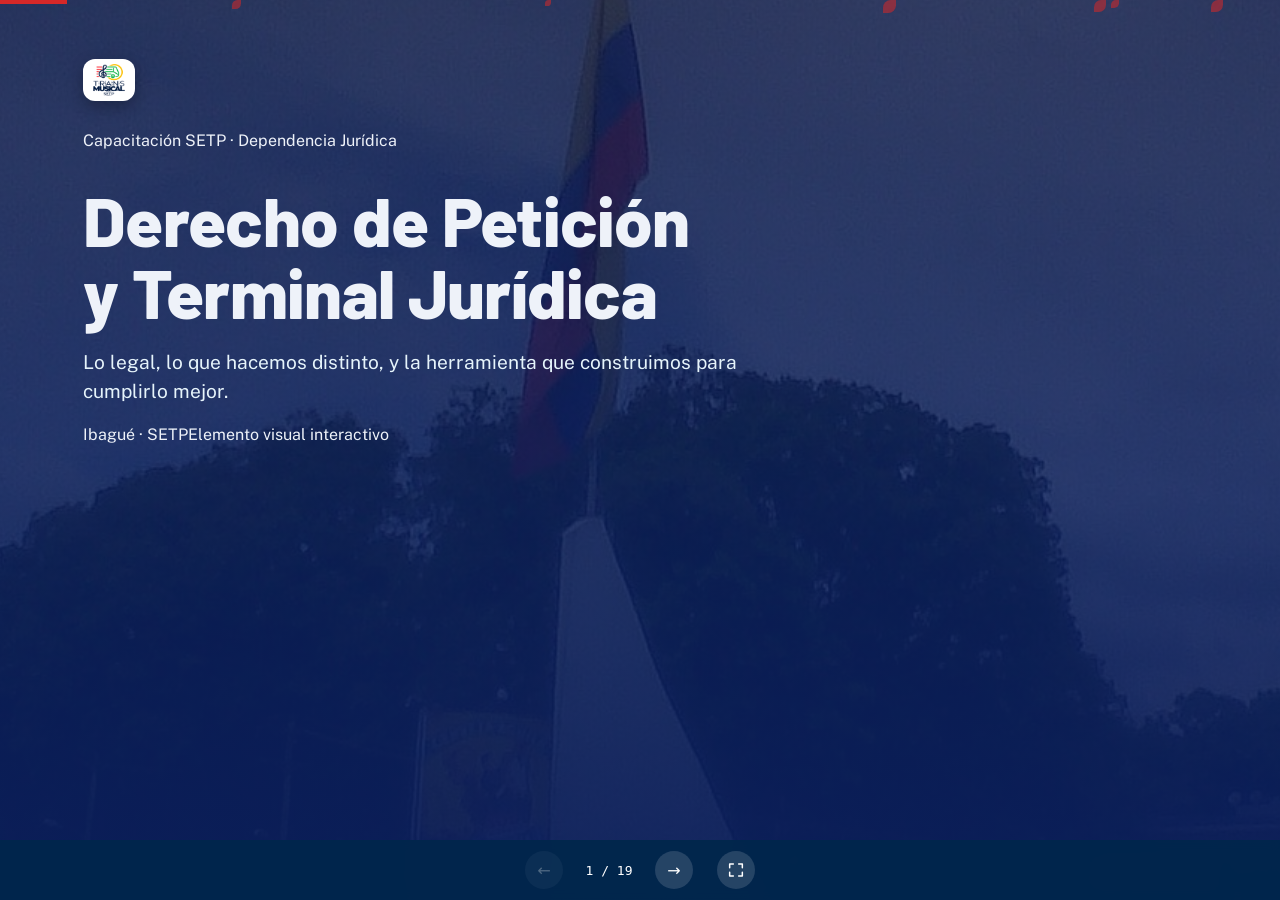
==== capacitacion.html @ 2c518405 "Diapositiva 19: gente chica, paletero, vehiculos en orden y escondite sin pies fuera del panel - Cor" ====
<!DOCTYPE html>
<html lang="es">
<head>
<meta charset="utf-8">
<meta name="viewport" content="width=device-width, initial-scale=1">
<title>Capacitación · Derecho de Petición y Terminal Jurídica</title>
<meta name="description" content="Capacitación SETP: derecho de petición, términos, respuesta de fondo y la Terminal Jurídica.">
<link rel="preconnect" href="https://fonts.googleapis.com">
<link rel="preconnect" href="https://fonts.gstatic.com" crossorigin>
<link rel="stylesheet" href="https://fonts.googleapis.com/css2?family=Barlow:wght@500;600;700;800&family=Public+Sans:wght@400;500;600;700;800&display=swap">
<style>
:root{
  /* paleta real del SETP (la misma de los tableros institucionales: TransMusical SETP + Alcaldía) */
  --navy:#0B1F5C; --navy-2:#123a7a; --navy-deep:#071444; --blue:#159BD6; --blue-soft:#E6F4FB;
  --ocobo:#D62828; --ocobo-soft:#FBE6E6; --gold:#F0A800; --gold-soft:#FEF3DE;
  --cream:#EEF2F9; --paper:#FFFFFF; --ink:#0D1730; --ink-soft:#5B6A88; --line:#E0E6F1;
  --green:#00A830; --green-bg:#E4F6EA; --amber:#B9821C; --amber-bg:#FEF3DE; --red:#D62828; --red-bg:#FBE6E6;
  --shadow: 0 6px 20px rgba(11,31,92,.08), 0 20px 44px -20px rgba(11,31,92,.28);
  color-scheme:light;
}
*{box-sizing:border-box;}
[hidden]{display:none !important;}
html,body{margin:0; height:100%; background:var(--navy); overflow:hidden;}
body{font-family:'Public Sans',system-ui,sans-serif; color:var(--ink);}
h1,h2,h3{font-family:'Barlow',sans-serif; font-weight:800; letter-spacing:-.01em; margin:0; text-wrap:balance;}
.mono{font-family:ui-monospace,monospace; font-variant-numeric:tabular-nums;}
.logo-lockup{display:inline-flex; align-items:center; align-self:flex-start; background:#fff; border-radius:12px; padding:5px 10px; box-shadow:0 6px 16px rgba(0,0,0,.28); flex:none; position:relative; z-index:1;}
.logo-lockup img{height:32px; display:block;}
.foto-marca{position:absolute; inset:0; z-index:-1; overflow:hidden;}
.foto-marca img{position:absolute; inset:0; width:100%; height:100%; object-fit:cover; transform:scale(1.05);}
.foto-marca::after{content:""; position:absolute; inset:0; background:linear-gradient(180deg, rgba(7,20,68,.82) 0%, rgba(11,31,92,.86) 55%, rgba(11,31,92,.96) 100%);}
button{font-family:inherit; cursor:pointer;}
#deck{position:relative; width:100vw; height:100vh; overflow:hidden;}
.slide{position:absolute; inset:0; display:flex; flex-direction:column; padding:6.5vh 6.5vw 10.5vh; opacity:0; pointer-events:none; transition:opacity .5s ease; background:var(--cream); color:var(--ink);}
.slide.activa{opacity:1; pointer-events:auto; z-index:1;}
.slide:not(.activa) *{animation-play-state:paused!important;}      /* las diapositivas que no se ven no gastan animación (había ~35 corriendo escondidas) */
.slide.navy{background:linear-gradient(160deg, var(--navy) 0%, var(--navy-2) 100%); color:var(--cream);}
.slide.cream2{background:linear-gradient(160deg, var(--cream) 0%, #ECE6D8 100%);}

/* -------- entrada escalonada: pausada hasta que la diapositiva esté activa -------- */
.entra{animation: entraKF .65s cubic-bezier(.2,.8,.2,1) both; animation-play-state:paused;}
.slide.activa .entra{animation-play-state:running;}
@keyframes entraKF{ from{opacity:0; transform:translateY(16px);} to{opacity:1; transform:none;} }
.flota{animation:flotarKF 3.6s ease-in-out infinite;}
@keyframes flotarKF{ 0%,100%{transform:translateY(0);} 50%{transform:translateY(-9px);} }
.gira-lento{animation:giraKF 22s linear infinite;}
@keyframes giraKF{ to{transform:rotate(360deg);} }
.pulso-dot{animation:pulsoKF 1.4s ease-in-out infinite;}
@keyframes pulsoKF{ 0%,100%{opacity:.4; transform:scale(.85);} 50%{opacity:1; transform:scale(1.15);} }
@keyframes dibujar{ to{stroke-dashoffset:0;} }
.linea-dibujo{stroke-dasharray:400; stroke-dashoffset:400; animation:dibujar 1.6s ease forwards; animation-play-state:paused;}
.slide.activa .linea-dibujo{animation-play-state:running;}
@keyframes balancearKF{ 0%,100%{transform:rotate(-3deg);} 50%{transform:rotate(3deg);} }
.balancea{animation:balancearKF 4.2s ease-in-out infinite; transform-origin:50% 8%;}
@keyframes petaloCaer{ from{transform:translateY(-10vh) rotate(0deg); opacity:0;} 10%{opacity:.7;} to{transform:translateY(110vh) rotate(340deg); opacity:0;} }
.petalos-fondo{position:absolute; inset:0; overflow:hidden; pointer-events:none; z-index:0;}
.petalos-fondo span{position:absolute; top:0; width:9px; height:9px; border-radius:60% 0; background:var(--ocobo); opacity:.55; animation:petaloCaer linear infinite;}
.escena-viva{position:absolute; inset:0; overflow:hidden; pointer-events:none; z-index:0;}
@keyframes meceKF{ 0%,100%{transform:rotate(-2.2deg);} 50%{transform:rotate(2.2deg);} }
.grid{display:grid; gap:1.4vw;}
.g2{grid-template-columns:1fr 1fr;} .g3{grid-template-columns:repeat(3,1fr);}
.split{display:grid; grid-template-columns:1.05fr .95fr; gap:3vw; align-items:center; flex:1; min-height:0;}
.split .ilustra{display:flex; align-items:center; justify-content:center; height:100%;}
.card{background:var(--paper); border:1px solid var(--line); border-radius:16px; box-shadow:var(--shadow); padding:1.6vw 1.8vw;}
.navy .card{background:rgba(255,255,255,.07); border-color:rgba(255,255,255,.16); backdrop-filter:blur(2px);}
.tabla{width:100%; border-collapse:collapse; font-size:clamp(13px,1.1vw,16px);}
.tabla th{text-align:left; background:var(--navy); color:#fff; padding:1.1vh 1.1vw; font-size:clamp(11px,.85vw,13px); text-transform:uppercase; letter-spacing:.04em;}
.tabla th:first-child{border-radius:10px 0 0 0;} .tabla th:last-child{border-radius:0 10px 0 0;}
.tabla td{padding:1.1vh 1.1vw; border-bottom:1px solid var(--line); background:var(--paper); vertical-align:top;}
.tabla tr:last-child td{border-bottom:none;}
.contraste{display:grid; grid-template-columns:1fr 1fr; gap:1.4vw;}
.contraste .box{border-radius:16px; padding:1.6vw; box-shadow:var(--shadow); display:flex; gap:12px;}
.contraste .no{background:var(--red-bg); border:2px solid var(--red);}
.contraste .si{background:var(--green-bg); border:2px solid var(--green);}
.contraste .tag{font-weight:800; font-size:clamp(12px,1vw,15px); text-transform:uppercase; letter-spacing:.05em; margin-bottom:.7vh; display:block;}
.contraste .no .tag{color:var(--red);} .contraste .si .tag{color:var(--green);}
.contraste blockquote{margin:0; font-size:clamp(12px,1.1vw,17px); line-height:1.5; font-style:italic; color:var(--ink);}
.timeline-v{list-style:none; margin:0; padding:0; display:flex; flex-direction:column; gap:1vh; position:relative;}
.timeline-v::before{content:""; position:absolute; left:17px; top:8px; bottom:8px; width:2px; background:var(--line);}
.navy .timeline-v::before{background:rgba(255,255,255,.2);}
.timeline-v li{display:flex; gap:1vw; align-items:flex-start; font-size:clamp(12px,1.15vw,18px); line-height:1.42; position:relative;}
.timeline-v b.n{flex:none; width:2.1vw; height:2.1vw; min-width:30px; min-height:30px; border-radius:50%; background:var(--navy); color:#fff; font-family:'Barlow',sans-serif; display:flex; align-items:center; justify-content:center; font-size:clamp(12px,1.05vw,16px); z-index:1; box-shadow:0 0 0 5px var(--cream);}
.navy .timeline-v b.n{box-shadow:0 0 0 5px var(--navy-2); background:var(--ocobo);}
.chips-fuente{display:flex; flex-wrap:wrap; gap:.6vw; margin-top:1.2vh;}
.chip-fte{background:var(--gold-soft); color:#6b4d15; font-size:clamp(10px,.85vw,12px); font-weight:700; padding:4px 12px; border-radius:999px;}
.qr-box{display:flex; align-items:center; justify-content:center; gap:3vw; flex:1;}
.qr-box img{width:min(27vw,290px); height:min(27vw,290px); border-radius:18px; box-shadow:var(--shadow); background:#fff; padding:14px;}
.qr-tx{max-width:34vw;}
.qr-tx h2{color:var(--cream); font-size:clamp(24px,2.8vw,42px); margin-bottom:1.6vh;}
.qr-tx p{font-size:clamp(13px,1.2vw,18px); color:var(--blue-soft); line-height:1.5;}
.qr-tx .link{font-family:'IBM Plex Mono',monospace; font-size:clamp(11px,1vw,14px); color:var(--cream); background:rgba(255,255,255,.1); padding:8px 14px; border-radius:8px; display:inline-block; margin-top:1.6vh; word-break:break-all;}
@keyframes mhTwinkle{0%,100%{opacity:.45; transform:scale(.85);} 50%{opacity:1; transform:scale(1.1);}}
@keyframes mhSube{from{opacity:0; transform:translateY(24px);} to{opacity:1; transform:translateY(0);}}
.badge-tema{display:flex; flex-wrap:wrap; gap:.6vw; margin-top:1.4vh;}
.badge-tema span{background:rgba(255,255,255,.14); color:var(--cream); font-size:clamp(10px,.9vw,13px); font-weight:700; padding:5px 14px; border-radius:999px;}
.nav{position:fixed; left:0; right:0; bottom:0; height:60px; display:flex; align-items:center; justify-content:center; gap:14px; background:rgba(1,39,75,.92); backdrop-filter:blur(6px); z-index:50; opacity:0; transition:opacity .3s;}
#deck:hover .nav, .nav.despierto{opacity:1;}
.nav button{background:rgba(255,255,255,.14); color:#fff; border:none; width:38px; height:38px; border-radius:50%; font-size:16px; display:flex; align-items:center; justify-content:center;}
.nav button:hover{background:rgba(255,255,255,.26);}
.nav button:disabled{opacity:.3; cursor:default;}
.nav .cont-n{color:#fff; font-family:'IBM Plex Mono',monospace; font-size:13px; min-width:64px; text-align:center;}
.progreso{position:fixed; left:0; top:0; height:4px; background:var(--ocobo); z-index:60; transition:width .35s ease;}
.speech{position:relative; background:var(--paper); border-radius:14px; padding:12px 16px; font-size:clamp(11px,1.05vw,15px); font-style:italic; box-shadow:var(--shadow); flex:1;}
.speech::after{content:""; position:absolute; left:22px; bottom:-9px; border:9px solid transparent; border-top-color:var(--paper);}
.avatar-mini{width:44px; height:44px; border-radius:50%; flex:none; box-shadow:var(--shadow);}
@media (max-width:900px){
  .g2,.g3,.contraste{grid-template-columns:1fr;}
  .split{grid-template-columns:1fr; gap:1.2vh;}
  .split .ilustra{order:-1; max-height:22vh;}
  .qr-box{flex-direction:column; gap:4vh;}
  .qr-tx{max-width:none; text-align:center;}
  .qr-box img{width:min(56vw,260px); height:min(56vw,260px);}
}
/* ===== panel del anfitrión: pantalla de información de la parada (sala de espera -> ruta del reto -> podio) ===== */
:root{--ease-out:cubic-bezier(.23,1,.32,1); --ease-io:cubic-bezier(.77,0,.175,1);}
#mini-host.mh-panel{position:relative; z-index:3; flex:1.3; display:flex; flex-direction:column; min-height:0; background:rgba(246,248,253,.97); color:var(--ink); padding:clamp(14px,1.5vw,28px) clamp(16px,1.8vw,32px); border:0; border-radius:18px; box-shadow:0 22px 44px -18px rgba(0,0,0,.55), 0 3px 8px rgba(0,0,0,.2);}
.mh-sec{display:flex; flex-direction:column; min-height:0; flex:1;}
.mh-t{margin:0; font-family:Barlow,sans-serif; font-weight:800; font-size:clamp(17px,1.75vw,40px); letter-spacing:-.005em; line-height:1.05; color:var(--navy);}
.mh-p{margin:.8vh 0 1.4vh; font-size:clamp(12px,1.05vw,24px); line-height:1.45; color:var(--ink-soft); max-width:46ch;}
.mh-sub{margin-top:.5vh; font-size:clamp(11px,1vw,23px); font-weight:600; color:var(--ink-soft); line-height:1.3; min-height:1.3em;}
.mh-cab{display:flex; align-items:flex-end; justify-content:space-between; gap:14px; padding-bottom:1.1vh; border-bottom:2px solid var(--navy);}
.mh-contador{display:flex; align-items:baseline; gap:8px; flex:none;}
.mh-contador i{font-style:normal; font-family:Barlow,sans-serif; font-weight:800; font-size:clamp(34px,4.4vw,104px); line-height:.85; color:#1767B8; font-variant-numeric:tabular-nums; display:inline-block; transition:transform .28s var(--ease-out);}
.mh-contador i.sube{transform:translateY(-6%) scale(1.12);}
.mh-contador small{font-size:clamp(10px,.9vw,15px); font-weight:700; color:var(--ink-soft); text-transform:uppercase; letter-spacing:.06em;}
.mh-pin{width:100%; border:1.5px solid #C9D4E8; border-radius:12px; padding:clamp(10px,1.2vh,16px); margin-bottom:10px; font-size:clamp(22px,2.4vw,40px); letter-spacing:.5em; text-align:center; background:#fff; color:var(--navy); font-family:'IBM Plex Mono',monospace;}
.mh-pin:focus{outline:none; border-color:#1767B8; box-shadow:0 0 0 3px rgba(23,103,184,.2);}
.mh-err{color:var(--red); font-size:clamp(11px,.9vw,14px); min-height:1.2em; margin-top:6px; font-weight:700;}
.mh-btn{width:100%; border:0; border-radius:12px; padding:clamp(11px,1.5vh,17px); font-family:Barlow,sans-serif; font-weight:800; font-size:clamp(14px,1.3vw,30px); letter-spacing:.01em; color:#fff; display:flex; align-items:center; justify-content:center; gap:10px; transition:transform .16s var(--ease-out), background-color .2s ease, opacity .2s ease;}
.mh-btn:active{transform:scale(.97);}
.mh-btn:disabled{opacity:.55; cursor:default;}
.mh-btn-navy{background:var(--navy);} .mh-btn-verde{background:#00A22E; margin-top:1.2vh;}
.mh-btn-soft{background:#E9EEF8; color:#33466F; font-size:clamp(12px,1vw,16px); padding:clamp(9px,1.1vh,13px); margin-top:1vh;}
@media (hover:hover) and (pointer:fine){.mh-btn-navy:hover{background:#17306F;} .mh-btn-verde:hover{background:#00B434;} .mh-btn-soft:hover{background:#DCE4F4;}}
.mh-roster{display:flex; flex-wrap:wrap; align-content:flex-start; align-items:flex-start; gap:clamp(6px,.6vw,10px); margin:1.4vh 0 1vh; min-height:34px; overflow:auto; flex:1; scrollbar-width:thin; scrollbar-color:#B7C4DE transparent; padding-right:4px;}
.mh-chip{display:inline-flex; align-items:center; gap:7px; background:#fff; border:1px solid #D5DEEE; border-radius:999px; padding:4px 14px 4px 4px; font-size:clamp(11px,1.02vw,24px); font-weight:700; color:var(--navy); box-shadow:0 1px 2px rgba(11,31,92,.08);}
.mh-vacio{color:#7C8CAB; font-size:clamp(12px,1.05vw,17px); font-weight:600; align-self:center; margin:auto; text-align:center; max-width:30ch; line-height:1.4;}
/* ruta del reto: 10 paradas y la terminal (el podio); el bus avanza con cada pregunta */
.mh-ruta{margin:.4vh 0 1vh; padding:0 4px;}
.rt-linea{position:relative; height:clamp(34px,3.3vw,50px);}
.rt-base,.rt-prog{position:absolute; left:calc(.5 / 11 * 100%); right:calc(.5 / 11 * 100%); top:62%; height:5px; border-radius:3px;}
.rt-base{background:#CBD6EA;}
.rt-prog{background:#1767B8; transform-origin:left center; transform:scaleX(0); transition:transform .8s var(--ease-io);}
.rt-p{position:absolute; top:62%; width:clamp(11px,1vw,16px); height:clamp(11px,1vw,16px); margin:-5px 0 0 calc(clamp(11px,1vw,16px) / -2); border-radius:50%; background:#fff; border:3px solid #B7C4DE; box-sizing:border-box; transition:background-color .4s ease, border-color .4s ease, transform .4s var(--ease-out);}
.rt-p.ok{background:#0B1F5C; border-color:#0B1F5C;}
.rt-p.ya{background:#fff; border-color:#1767B8; transform:scale(1.35);}
.rt-fin{position:absolute; top:62%; transform:translate(-50%,-62%); width:clamp(22px,2vw,34px); height:clamp(22px,2vw,34px); box-sizing:border-box; background:#fff; border:3px solid #CBD6EA; border-radius:50%; display:flex; align-items:center; justify-content:center;}
.rt-fin svg{width:68%; height:68%;}
.rt-bus{position:absolute; top:0; left:0; width:clamp(30px,2.9vw,46px); transform:translateX(calc(var(--bx,0px) - 50%)); transition:transform .8s var(--ease-io);}
.rt-bus svg{display:block; width:100%; height:auto;}
.rt-txt{display:flex; justify-content:space-between; align-items:baseline; font-size:clamp(10px,.88vw,19px); color:var(--ink-soft); font-weight:700; text-transform:uppercase; letter-spacing:.06em;}
.rt-txt b{color:var(--navy); font-family:Barlow,sans-serif; font-size:clamp(13px,1.15vw,27px); letter-spacing:0; text-transform:none;}
.mh-anillo{position:relative; width:clamp(58px,5.4vw,92px); height:clamp(58px,5.4vw,92px); flex:none;}
.mh-podio{display:flex; align-items:flex-end; justify-content:center; gap:clamp(6px,.7vw,12px); flex:1; min-height:0; width:100%;}
.mh-curso .mh-btn{margin-top:1vh;}
@media (prefers-reduced-motion:reduce){.rt-prog,.rt-bus,.rt-p,.mh-contador i{transition:none;}}
.mh-ruta.llego .rt-fin{border:3px solid #F6B91D; box-shadow:none;}

.mh-roster:empty::before{content:"Esperando a que llegue la primera persona…"; color:#7C8CAB; font-size:clamp(12px,1.05vw,17px); font-weight:600; margin:auto; align-self:center; text-align:center; max-width:28ch; line-height:1.4;}
.mh-ped{display:flex; flex-direction:column; align-items:center; width:30%;}
.mh-nom{font-size:calc(clamp(12px,1.12vw,24px) * var(--ps,1)); font-weight:800; line-height:1.1; text-align:center; color:var(--navy); background:#fff; border:2px solid var(--navy); border-radius:14px; padding:.1em .5em; margin:2px 0 3px; max-width:100%; overflow:hidden; display:-webkit-box; -webkit-line-clamp:2; -webkit-box-orient:vertical; word-break:break-word; box-shadow:2px 2px 0 rgba(11,31,92,.22);}
.mh-ped.p1 .mh-nom{font-size:calc(clamp(13px,1.3vw,28px) * var(--ps,1)); background:#FFE9A8;}
.mh-bloque{position:relative; width:100%; border:4px solid var(--navy); border-bottom:0; border-radius:8px 8px 0 0; display:flex; flex-direction:column; align-items:center; justify-content:center; color:var(--navy); font-family:Barlow,sans-serif; box-shadow:4px 0 0 rgba(11,31,92,.3); overflow:hidden;}
.mh-bloque::before{content:""; position:absolute; left:0; right:0; top:0; height:24%; background:rgba(255,255,255,.42);}
.mh-bloque span{position:relative;}
.mh-num{font-weight:900; font-size:calc(clamp(18px,2.1vw,42px) * var(--ps,1)); line-height:1; text-shadow:0 1.5px 0 rgba(255,255,255,.5);}
.mh-pts-ticker{font-size:calc(clamp(11px,1.05vw,22px) * var(--ps,1)); font-weight:800; margin-top:2px;}
.mh-ped{min-width:0;}
.p-oro{background:#F6B91D;} .p-plata{background:#C9D1DC;} .p-bronce{background:#D58A4A;}
</style>
<link rel="stylesheet" href="setpi/setpi.css">
<link rel="stylesheet" href="setpi/escena.css">
</head>
<body>
<div class="progreso" id="progreso" style="width:5%"></div>
<div id="deck"></div>
<div class="nav despierto" id="nav">
  <button id="btn-prev" aria-label="Anterior">←</button>
  <span class="cont-n mono" id="nav-cont">1 / 19</span>
  <button id="btn-next" aria-label="Siguiente">→</button>
  <button id="btn-full" aria-label="Pantalla completa" title="Pantalla completa" style="margin-left:10px"></button>
</div>
<script src="setpi/ico.js"></script>
<script src="setpi/net.js"></script>
<script src="setpi/engine.js"></script>
<script src="setpi/fx.js"></script>
<script src="setpi/bus.js"></script>
<script src="setpi/clips.js"></script>
<script src="setpi/escena.js"></script>
<script src="setpi/gente.js"></script>
<script src="setpi/mundo.js"></script>
<script src="setpi/scenes.js"></script>
<script src="setpi/director.js"></script>
<script>
/* ===================== ilustraciones SVG reutilizables ===================== */
function petalos(n){ let s=""; for(let i=0;i<n;i++){ const left=(Math.random()*100).toFixed(1), dur=(7+Math.random()*6).toFixed(1), delay=(-Math.random()*10).toFixed(1), sz=(6+Math.random()*7).toFixed(0); s+=`<span style="left:${left}%; width:${sz}px; height:${sz}px; animation-duration:${dur}s; animation-delay:${delay}s"></span>`; } return `<div class="petalos-fondo" aria-hidden="true">${s}</div>`; }

function svgBalanza(sz){ return `<svg class="flota" width="${sz}" height="${sz}" viewBox="0 0 200 200" aria-hidden="true">
  <line x1="100" y1="24" x2="100" y2="150" stroke="#F6F3EC" stroke-width="6" stroke-linecap="round"/>
  <rect x="70" y="150" width="60" height="10" rx="4" fill="#F6F3EC"/>
  <rect x="88" y="158" width="24" height="26" fill="#F6F3EC"/>
  <g class="balancea">
    <line x1="34" y1="46" x2="166" y2="46" stroke="#F6F3EC" stroke-width="5" stroke-linecap="round"/>
    <circle cx="100" cy="24" r="7" fill="#C9922B"/>
    <line x1="34" y1="46" x2="34" y2="84" stroke="#F6F3EC" stroke-width="3"/>
    <path d="M14,84 a20,14 0 0 0 40,0 Z" fill="#3D85C6"/>
    <line x1="166" y1="46" x2="166" y2="84" stroke="#F6F3EC" stroke-width="3"/>
    <path d="M146,84 a20,14 0 0 0 40,0 Z" fill="#D6488E"/>
  </g>
</svg>`; }

function svgMazo(color, sz){ return `<svg width="${sz}" height="${sz}" viewBox="0 0 120 120" aria-hidden="true">
  <g class="flota">
    <rect x="14" y="70" width="58" height="26" rx="6" fill="${color}" transform="rotate(-28 43 83)"/>
    <rect x="52" y="58" width="14" height="52" rx="6" fill="${color}" opacity=".55" transform="rotate(-28 59 84)"/>
    <rect x="18" y="98" width="84" height="10" rx="5" fill="${color}" opacity=".35"/>
  </g>
</svg>`; }

function svgSobre(color, sz){ return `<svg width="${sz}" height="${sz}" viewBox="0 0 160 120" aria-hidden="true" class="flota">
  <rect x="8" y="18" width="144" height="94" rx="10" fill="${color}" opacity=".16"/>
  <path d="M8,26 L80,78 L152,26" fill="none" stroke="${color}" stroke-width="6" stroke-linecap="round" stroke-linejoin="round" class="linea-dibujo"/>
  <rect x="8" y="18" width="144" height="94" rx="10" fill="none" stroke="${color}" stroke-width="6"/>
  <circle cx="80" cy="78" r="13" fill="var(--gold)"/>
  <path d="M74,78 l4,5 l9,-11" stroke="#fff" stroke-width="3" fill="none" stroke-linecap="round" stroke-linejoin="round"/>
</svg>`; }

function svgEscudo(color, sz){ return `<svg width="${sz}" height="${sz}" viewBox="0 0 120 140" aria-hidden="true" class="flota">
  <path d="M60,6 L110,24 V64 C110,100 88,122 60,134 C32,122 10,100 10,64 V24 Z" fill="${color}" opacity=".18"/>
  <path d="M60,6 L110,24 V64 C110,100 88,122 60,134 C32,122 10,100 10,64 V24 Z" fill="none" stroke="${color}" stroke-width="6" class="linea-dibujo"/>
  <path d="M38,66 l16,16 l30,-34" fill="none" stroke="${color}" stroke-width="7" stroke-linecap="round" stroke-linejoin="round"/>
</svg>`; }

function svgReloj(color, sz, min){ return `<svg width="${sz}" height="${sz}" viewBox="0 0 100 100" aria-hidden="true">
  <circle cx="50" cy="50" r="42" fill="none" stroke="${color}" stroke-width="6"/>
  <circle cx="50" cy="50" r="3.4" fill="${color}"/>
  <line x1="50" y1="50" x2="50" y2="22" stroke="${color}" stroke-width="4" stroke-linecap="round" class="gira-lento" style="transform-origin:50px 50px; animation-duration:${min}s"/>
  <line x1="50" y1="50" x2="68" y2="50" stroke="${color}" stroke-width="3" stroke-linecap="round" opacity=".55"/>
</svg>`; }

function svgHub(){ const areas=[["Financiera","var(--blue)",0],["Operativa","var(--ocobo)",1],["Administrativa","var(--gold)",2],["Planeación","#1E8F5F",3]];
  const pts=areas.map((a,i)=>{ const ang=(-90+ i*90)*Math.PI/180; const x=170+Math.cos(ang)*118, y=110+Math.sin(ang)*98; return {...a,x,y}; });
  const lineas = pts.map(p=>`<line x1="170" y1="110" x2="${p.x}" y2="${p.y}" stroke="var(--line)" stroke-width="3" class="linea-dibujo"/>`).join("");
  const nodos = pts.map((p,i)=>`<g class="flota" style="animation-delay:${i*.3}s"><circle cx="${p.x}" cy="${p.y}" r="30" fill="${p[1]}" opacity=".16"/><circle cx="${p.x}" cy="${p.y}" r="30" fill="none" stroke="${p[1]}" stroke-width="3"/><text x="${p.x}" y="${p.y+4}" text-anchor="middle" font-family="Manrope" font-weight="700" font-size="10" fill="var(--navy)">${p[0]}</text></g>`).join("");
  return `<svg width="340" height="220" viewBox="0 0 340 220" aria-hidden="true">${lineas}
    <circle cx="170" cy="110" r="42" fill="var(--navy)"/><text x="170" y="106" text-anchor="middle" font-family="Barlow" font-weight="800" font-size="13" fill="#fff">Jurí-</text><text x="170" y="122" text-anchor="middle" font-family="Barlow" font-weight="800" font-size="13" fill="#fff">dica</text>
    ${nodos}</svg>`;
}

function svgDomino(){ const n=6; let s=""; for(let i=0;i<n;i++){ const x=20+i*46; const delay=i*.18; s+=`<g style="transform-origin:${x+6}px 96px; animation:caeDomino .5s ease forwards; animation-delay:${.4+delay}s; animation-play-state:paused;" class="domino-pz"><rect x="${x}" y="36" width="12" height="60" rx="3" fill="${i<4?'var(--ocobo)':'var(--line)'}"/></g>`; }
  return `<svg width="320" height="120" viewBox="0 0 320 120" aria-hidden="true" style="overflow:visible"><line x1="0" y1="96" x2="320" y2="96" stroke="var(--line)" stroke-width="3"/>${s}</svg>
  <style>@keyframes caeDomino{ to{ transform:rotate(62deg);} } .slide.activa .domino-pz{animation-play-state:running;}</style>`;
}

function svgDashboardMini(){ return `<svg width="100%" height="100%" viewBox="0 0 420 240" aria-hidden="true">
  <rect x="6" y="6" width="408" height="228" rx="14" fill="var(--paper)" stroke="var(--line)" stroke-width="2"/>
  <rect x="24" y="24" width="180" height="16" rx="8" fill="var(--blue-soft)"/>
  <rect x="24" y="52" width="120" height="10" rx="5" fill="var(--line)"/>
  ${[0,1,2].map(i=>{ const y=80+i*44; const col=i===0?"var(--green)":i===1?"var(--amber)":"var(--red)"; return `<g class="flota" style="animation-delay:${i*.4}s"><rect x="24" y="${y}" width="372" height="34" rx="8" fill="var(--cream)"/><circle cx="42" cy="${y+17}" r="7" fill="${col}"/><rect x="60" y="${y+9}" width="150" height="8" rx="4" fill="var(--line)"/><rect x="330" y="${y+8}" width="50" height="18" rx="9" fill="${col}" opacity=".18"/></g>`; }).join("")}
  <circle cx="70" cy="212" r="10" fill="var(--navy)" class="flota"/>
  <circle cx="100" cy="212" r="10" fill="var(--ocobo)" class="flota" style="animation-delay:.3s"/>
  <circle cx="130" cy="212" r="10" fill="var(--gold)" class="flota" style="animation-delay:.6s"/>
</svg>`; }

function munecoPodio(color, corona){ return `<svg width="52" height="52" viewBox="0 0 46 46" aria-hidden="true">
  ${corona?'<polygon points="15,14 18,7 23,12 28,7 31,14" fill="var(--gold)"/>':''}
  <circle cx="23" cy="18" r="10" fill="${color}"/><circle cx="19.5" cy="17" r="1.6" fill="#fff"/><circle cx="26.5" cy="17" r="1.6" fill="#fff"/>
  <path d="M18,21 q5,5 10,0" stroke="#fff" stroke-width="1.6" fill="none" stroke-linecap="round"/>
  <path d="M11,44 q12,-14 24,0 Z" fill="${color}"/></svg>`; }

function svgPodiumMini(){ return `<div style="display:flex; align-items:flex-end; justify-content:center; gap:10px; height:100%">
  <div class="flota" style="display:flex; flex-direction:column; align-items:center; animation-delay:.2s">${munecoPodio("var(--blue)",false)}<div style="width:64px; height:70px; background:linear-gradient(180deg,var(--blue),var(--navy-2)); border-radius:8px 8px 0 0; display:flex; align-items:center; justify-content:center; color:#fff; font-family:Barlow; font-weight:800">2°</div></div>
  <div class="flota" style="display:flex; flex-direction:column; align-items:center"><div style="margin-bottom:-2px">${munecoPodio("var(--gold)",true)}</div><div style="width:64px; height:98px; background:linear-gradient(180deg,var(--gold),#a9781f); border-radius:8px 8px 0 0; display:flex; align-items:center; justify-content:center; color:#fff; font-family:Barlow; font-weight:800; font-size:1.3rem">1°</div></div>
  <div class="flota" style="display:flex; flex-direction:column; align-items:center; animation-delay:.5s">${munecoPodio("var(--ocobo)",false)}<div style="width:64px; height:52px; background:linear-gradient(180deg,var(--ocobo),#a13868); border-radius:8px 8px 0 0; display:flex; align-items:center; justify-content:center; color:#fff; font-family:Barlow; font-weight:800">3°</div></div>
</div>`; }

function svgTramites(){ const carriles=[["15 días","var(--navy)","Regla general","Toda petición, salvo norma especial"],["10 días","var(--blue)","Documentos e información","Si no responden a tiempo: silencio administrativo positivo"],["30 días","var(--ocobo)","Consultas","Interpretación jurídica sobre un asunto a cargo de la entidad"]];
  return carriles.map((c,i)=>`<div class="card entra" style="display:flex; gap:1vw; align-items:center; animation-delay:${.08+i*.12}s">
    <div style="flex:none">${svgReloj(c[1],64,6+i*4)}</div>
    <div><div style="font-family:Barlow; font-weight:800; font-size:clamp(20px,2vw,30px); color:${c[1]}">${c[0]}</div><div style="font-weight:800; font-size:clamp(12px,1vw,15px); color:var(--navy)">${c[2]}</div><div style="font-size:clamp(11px,.9vw,13px); color:var(--ink-soft)">${c[3]}</div></div>
  </div>`).join("");
}

/* ruta del reto: 10 paradas (preguntas) y la terminal (podio); la usan la sala de espera y el juego */
function rutaHTML(){
  let st=""; for(let i=0;i<10;i++) st+=`<b class="rt-p" style="left:${((i+.5)/11*100).toFixed(2)}%"></b>`;
  return `<div class="mh-ruta" role="img" aria-label="Ruta del reto: 10 paradas y la terminal"><div class="rt-linea"><i class="rt-base"></i><i class="rt-prog"></i>${st}<span class="rt-fin" style="left:${(10.5/11*100).toFixed(2)}%">${Ico("trofeo")}</span><span class="rt-bus"><svg viewBox="0 0 62 28" aria-hidden="true">${busG("#1767B8")}</svg></span></div><div class="rt-txt"><span>Ruta del reto</span><b class="rt-b">Salida</b></div></div>`;
}
function rutaPon(idx){
  rutaPon.last = idx;
  const pos=((Math.max(idx,0)+.5)/11*100)+"%", t=idx<0?"Salida":idx<10?"Parada "+(idx+1)+" de 10":"Terminal: el podio";
  document.querySelectorAll(".mh-ruta").forEach(r=>{
    r.classList.toggle("llego",idx>=10);
    r.querySelectorAll(".rt-p").forEach((p,i)=>{ p.classList.toggle("ok",i<idx); p.classList.toggle("ya",i===idx); });
    const W = r.querySelector(".rt-linea").clientWidth, fr = (idx>=10 ? 10.5 : idx<0 ? .22 : idx+.5) / 11;
    r.querySelector(".rt-bus").style.setProperty("--bx", (fr * W).toFixed(1) + "px");
    r.querySelector(".rt-prog").style.transform = "scaleX(" + Math.max(0, Math.min(1, (fr - .5/11) / (10/11))).toFixed(3) + ")";
    r.querySelector(".rt-b").textContent = t;
  });
}
window.addEventListener("resize", ()=>{ if(rutaPon.last !== undefined) rutaPon(rutaPon.last); });
function busG(color){ return `<rect x="1" y="2" width="60" height="22" rx="5" fill="${color}"/><rect x="1" y="14.5" width="60" height="3" fill="#D6488E"/>${[5,14,23,32,41].map(x=>`<rect x="${x}" y="6" width="7.5" height="7" rx="1.5" fill="#CDE5F7"/>`).join("")}<rect x="50" y="5.5" width="8.5" height="9" rx="1.5" fill="#AACDEC"/><circle cx="60.5" cy="19.5" r="1.6" fill="#FFE282"/>${[12,49].map(x=>`<circle cx="${x}" cy="25" r="4.6" fill="#141E2C"/><circle cx="${x}" cy="25" r="1.9" fill="#96A0AF"/>`).join("")}`; }

function svgAbogado(sz){ return `<svg class="abogado" width="${sz}" height="${sz}" viewBox="0 0 140 160" aria-hidden="true">
  <g class="globo" transform="translate(78,4)"><rect width="58" height="40" rx="12" fill="var(--paper)" stroke="var(--line)" stroke-width="2"/><polygon points="10,40 6,52 22,40" fill="var(--paper)" stroke="var(--line)" stroke-width="2"/><text x="29" y="27" text-anchor="middle" font-family="Barlow" font-weight="800" font-size="24" fill="var(--ocobo)">¿?</text></g>
  <circle cx="60" cy="46" r="26" fill="#E7B486"/>
  <path d="M36,40 q24,-30 48,0 q2,-18 -24,-20 q-26,2 -24,20 Z" fill="var(--navy)"/>
  <circle cx="51" cy="46" r="2.6" fill="#2B1B0F"/><circle cx="69" cy="46" r="2.6" fill="#2B1B0F"/>
  <path d="M50,56 q10,7 20,0" stroke="#2B1B0F" stroke-width="2" fill="none" stroke-linecap="round"/>
  <path d="M26,150 q4,-46 34,-46 q30,0 34,46 Z" fill="var(--navy)"/>
  <path d="M52,106 l8,10 l8,-10 l-4,44 h-8 Z" fill="#fff"/>
  <line x1="60" y1="112" x2="60" y2="150" stroke="var(--ocobo)" stroke-width="6"/>
  <g class="brazo"><path d="M90,112 q20,6 16,32" stroke="var(--navy)" stroke-width="12" fill="none" stroke-linecap="round"/><rect x="92" y="134" width="26" height="20" rx="4" fill="#6b4d15"/><rect x="100" y="130" width="10" height="6" rx="2" fill="#6b4d15"/></g>
</svg>`; }

function skySVG(){ return `<svg viewBox="0 0 1920 260" width="100%" height="100%" preserveAspectRatio="xMidYMax slice" aria-hidden="true">
  <polygon points="0,200 170,140 360,185 560,110 760,175 970,125 1170,180 1380,115 1580,172 1780,130 1920,182 1920,260 0,260" fill="#0A3A6B" fill-opacity="0.5"/>
  <rect x="815" y="180" width="290" height="12" fill="#F6F3EC" fill-opacity="0.5"/>
  <rect x="835" y="132" width="16" height="48" fill="#F6F3EC" fill-opacity="0.5"/><rect x="883" y="132" width="16" height="48" fill="#F6F3EC" fill-opacity="0.5"/>
  <rect x="931" y="132" width="16" height="48" fill="#F6F3EC" fill-opacity="0.5"/><rect x="979" y="132" width="16" height="48" fill="#F6F3EC" fill-opacity="0.5"/><rect x="1027" y="132" width="16" height="48" fill="#F6F3EC" fill-opacity="0.5"/>
  <polygon points="808,132 1072,132 940,90" fill="#F6F3EC" fill-opacity="0.5"/>
</svg>`; }

/* ===================== diapositivas ===================== */
const SLIDES = [];
function slide(id, cls, html){ SLIDES.push({id, cls: cls||"", html}); }

slide("cover","navy",`
  <div class="foto-marca entra"><img src="img/monumento-bandera-ibague.jpg" alt=""></div>
  ${petalos(6)}
  <div class="logo-lockup entra" style="margin-bottom:1.6vh"><img src="img/setp-logo-color.png" alt="TRANSMUSICAL SETP"></div>
  <p class="eyebrow entra">Capacitación SETP · Dependencia Jurídica</p>
  <div class="cont entra" style="animation-delay:.08s; justify-content:flex-start; margin-top:2vh; max-width:58vw">
    <h1 style="font-size:clamp(34px,5.4vw,80px); font-weight:800; line-height:1.05; margin-bottom:2vh;">Derecho de Petición<br>y Terminal Jurídica</h1>
    <p style="font-size:clamp(15px,1.5vw,23px); color:var(--blue-soft); line-height:1.5;">Lo legal, lo que hacemos distinto, y la herramienta que construimos para cumplirlo mejor.</p>
  </div>
  <div class="footer"><span>Ibagué · SETP</span><span>Elemento visual interactivo</span></div>
`);

slide("bienvenida","",`
  <p class="eyebrow entra">¿Por qué estamos aquí?</p>
  <div class="split">
    <div class="cont">
      <h2 class="tit entra" style="animation-delay:.05s">No se trata solo de cumplir un plazo</h2>
      <p class="entra" style="animation-delay:.1s; font-size:clamp(14px,1.35vw,20px); color:var(--ink-soft); max-width:36vw; line-height:1.55;">La finalidad es que la entidad responda <b style="color:var(--navy)">correctamente</b> al ciudadano dentro del término legal, y evite los riesgos de respuestas tardías, incompletas o que no atienden lo pedido.</p>
      <div class="grid" style="grid-template-columns:1fr; gap:.9vh; margin-top:.6vh">
        <div class="card entra" style="animation-delay:.16s; display:flex; align-items:center; gap:12px"><span style="font-size:1.7rem; line-height:0">${Ico("libro")}</span><div><b style="color:var(--navy); font-size:clamp(13px,1.1vw,16px)">Entender</b><div style="font-size:clamp(11px,.95vw,14px); color:var(--ink-soft)">Qué es un derecho de petición y sus términos legales.</div></div></div>
        <div class="card entra" style="animation-delay:.22s; display:flex; align-items:center; gap:12px"><span style="font-size:1.7rem; line-height:0">${Ico("equipo")}</span><div><b style="color:var(--navy); font-size:clamp(13px,1.1vw,16px)">Coordinar</b><div style="font-size:clamp(11px,.95vw,14px); color:var(--ink-soft)">No es solo tarea de Jurídica, sino de todas las áreas.</div></div></div>
        <div class="card entra" style="animation-delay:.28s; display:flex; align-items:center; gap:12px"><span style="font-size:1.7rem; line-height:0">${Ico("brujula")}</span><div><b style="color:var(--navy); font-size:clamp(13px,1.1vw,16px)">Usar la herramienta</b><div style="font-size:clamp(11px,.95vw,14px); color:var(--ink-soft)">La Terminal Jurídica, para no dejar vencer un término.</div></div></div>
      </div>
    </div>
    <div class="ilustra entra" style="animation-delay:.15s">${svgSobre("#01274B",240)}</div>
  </div>
  <div class="footer"><span>Terminal Jurídica · SETP Ibagué</span><span class="mono">02 / 19</span></div>
`);

slide("agenda","",`
  <p class="eyebrow entra">Cómo vamos a usar los próximos 20 minutos</p>
  <h2 class="tit entra" style="animation-delay:.05s">Agenda</h2>
  <div class="cont" style="justify-content:center; gap:2vh">
    <div style="display:flex; align-items:stretch; gap:0">
      ${[["1","Derecho de petición","Qué es, términos, respuesta de fondo y tutela.","var(--navy)"],["2","Terminal Jurídica","Un recorrido rápido por la herramienta que ya construimos.","var(--blue)"],["3","Cuestionario en vivo","Sala de espera, arranque sincronizado y podio con premio.","var(--ocobo)"]].map((s,i)=>`
      <div class="entra" style="animation-delay:${.1+i*.15}s; flex:1; text-align:center; position:relative; padding:0 1vw;">
        ${i>0?'<div style="position:absolute; left:0; top:26px; width:100%; height:3px; background:var(--line)"></div>':''}
        <div class="flota" style="animation-delay:${i*.3}s; width:54px; height:54px; border-radius:50%; background:${s[3]}; color:#fff; display:flex; align-items:center; justify-content:center; font-family:Barlow; font-weight:800; font-size:1.3rem; margin:0 auto 1.4vh; position:relative; box-shadow:0 8px 20px -8px ${s[3]}">${s[0]}</div>
        <div style="font-weight:800; color:var(--navy); font-size:clamp(13px,1.2vw,18px); margin-bottom:.6vh">${s[1]}</div>
        <div style="font-size:clamp(11px,.95vw,14px); color:var(--ink-soft)">${s[2]}</div>
      </div>`).join("")}
    </div>
  </div>
  <div class="footer"><span>Terminal Jurídica · SETP Ibagué</span><span class="mono">03 / 19</span></div>
`);

slide("div1","navy",`
  <div class="foto-marca entra"><img src="img/semaforo-real-ibague.jpg" alt=""></div>
  <div class="cont entra" style="justify-content:flex-start; margin-top:4vh">
    <div class="logo-lockup" style="margin-bottom:1.4vh"><img src="img/setp-logo-color.png" alt="TRANSMUSICAL SETP"></div>
    <p class="eyebrow">Bloque 1</p>
    <h1 style="font-size:clamp(36px,5.4vw,78px); font-weight:800;">Derecho de Petición</h1>
    <div class="badge-tema"><span>Constitución art. 23</span><span>Ley 1755 de 2015</span><span>Decreto 2591 de 1991</span></div>
  </div>
  <div class="footer"><span>Terminal Jurídica · SETP Ibagué</span><span class="mono">04 / 19</span></div>
`);

slide("que-es","",`
  <p class="eyebrow entra">Constitución, art. 23 · Ley 1755 de 2015, art. 13</p>
  <div class="split">
    <div class="cont">
      <h2 class="tit entra" style="animation-delay:.05s">¿Qué es y qué debe tener la respuesta?</h2>
      <p class="entra" style="animation-delay:.1s; font-size:clamp(13px,1.2vw,18px); color:var(--ink-soft); line-height:1.5">Toda persona puede pedir algo a las autoridades y obtener pronta resolución. <b style="color:var(--navy)">No importa el título del documento</b>: si están solicitando algo, están ejerciendo este derecho.</p>
      <div class="grid" style="grid-template-columns:repeat(3,1fr); gap:.7vw; margin-top:.4vh">
        ${["Oportuna","De fondo","Clara","Precisa","Congruente","Comunicada"].map((t,i)=>`<div class="card entra" style="animation-delay:${.16+i*.05}s; text-align:center; padding:1vw .6vw"><b style="width:2vw;height:2vw;min-width:26px;min-height:26px;border-radius:50%;background:var(--navy);color:#fff;display:flex;align-items:center;justify-content:center;font-family:Barlow;margin:0 auto .5vh; font-size:.8rem">${i+1}</b><div style="font-weight:800; font-size:clamp(10px,.85vw,13px); color:var(--navy)">${t}</div></div>`).join("")}
      </div>
    </div>
    <div class="ilustra entra" style="animation-delay:.2s">${svgAbogado(210)}</div>
  </div>
  <div class="footer"><span>Terminal Jurídica · SETP Ibagué</span><span class="mono">05 / 19</span></div>
`);

slide("areas","",`
  <p class="eyebrow entra">El punto más importante de la capacitación</p>
  <div class="split">
    <div class="cont" style="justify-content:center">
      <h2 class="tit entra" style="animation-delay:.05s">Jurídica no siempre tiene toda la información</h2>
      <p class="entra" style="animation-delay:.1s; font-size:clamp(13px,1.25vw,18px); color:var(--ink-soft); line-height:1.5">Una petición puede tratar de contratación, obras, operación o gestión financiera. Cuando Jurídica remite una solicitud a otra área, <b style="color:var(--navy)">no traslada su responsabilidad</b>: pide los insumos que solo esa área tiene.</p>
      <div class="card entra" style="animation-delay:.2s">
        <b style="color:var(--ocobo); font-size:clamp(10px,.9vw,13px); text-transform:uppercase; letter-spacing:.05em">Ejemplo</b>
        <p style="margin:.5vh 0 0; font-size:clamp(12px,1.05vw,15px); font-style:italic">"¿Cuál es el estado del contrato X?" — el área responsable informa estado, fechas, soportes y obligaciones pendientes.</p>
      </div>
    </div>
    <div class="ilustra entra" style="animation-delay:.2s">${svgHub()}</div>
  </div>
  <div class="footer"><span>Terminal Jurídica · SETP Ibagué</span><span class="mono">06 / 19</span></div>
`);

slide("terminos","",`
  <p class="eyebrow entra">Ley 1755 de 2015, artículo 14</p>
  <h2 class="tit entra" style="animation-delay:.05s">Los términos según el tipo de petición</h2>
  <div class="cont" style="justify-content:center">
    <div class="grid g3">${svgTramites()}</div>
    <div class="card entra" style="animation-delay:.5s"><p style="margin:0; font-size:clamp(11px,1vw,14px); color:var(--ink-soft)">${Ico("alerta")} <b style="color:var(--navy)">Excepcionalmente</b> el término puede ampliarse hasta el <b>doble</b> (10→20, 15→30, 30→60), avisando <b>antes</b> de que venza el plazo original. No es un mecanismo habitual.</p></div>
  </div>
  <div class="footer"><span>Terminal Jurídica · SETP Ibagué</span><span class="mono">07 / 19</span></div>
`);

slide("fondo","",`
  <p class="eyebrow entra">La idea que más se malinterpreta</p>
  <h2 class="tit entra" style="animation-delay:.05s">¿Qué significa una "respuesta de fondo"?</h2>
  <div class="cont" style="justify-content:center">
    <p class="entra" style="animation-delay:.1s; font-size:clamp(13px,1.2vw,18px); color:var(--ink-soft); max-width:58vw">No significa decir que sí: puede ser sí, no, parcial, o señalar el trámite que corresponde — lo importante es que <b style="color:var(--navy)">realmente resuelva</b> lo solicitado.</p>
    <div class="contraste">
      <div class="box no entra" style="animation-delay:.18s">
        <img class="avatar-mini entra" alt="" src="data:image/svg+xml,${encodeURIComponent('<svg xmlns=\'http://www.w3.org/2000/svg\' viewBox=\'0 0 40 40\'><circle cx=\'20\' cy=\'20\' r=\'20\' fill=\'%23C6362B\'/><circle cx=\'16\' cy=\'17\' r=\'2.2\' fill=\'#fff\'/><circle cx=\'24\' cy=\'17\' r=\'2.2\' fill=\'#fff\'/><path d=\'M14,27 q6,-6 12,0\' stroke=\'#fff\' stroke-width=\'2\' fill=\'none\'/></svg>')}">
        <div><span class="tag">${Ico("equis")} No es de fondo</span><p style="margin:0 0 .6vh; font-size:clamp(10px,.9vw,13px); color:var(--ink-soft)">"¿Cuál es el estado del contrato X?"</p><div class="speech">"La entidad se encuentra comprometida con el cumplimiento de sus funciones…"</div></div>
      </div>
      <div class="box si entra" style="animation-delay:.3s">
        <img class="avatar-mini entra" alt="" src="data:image/svg+xml,${encodeURIComponent('<svg xmlns=\'http://www.w3.org/2000/svg\' viewBox=\'0 0 40 40\'><circle cx=\'20\' cy=\'20\' r=\'20\' fill=\'%231E8F5F\'/><circle cx=\'16\' cy=\'17\' r=\'2.2\' fill=\'#fff\'/><circle cx=\'24\' cy=\'17\' r=\'2.2\' fill=\'#fff\'/><path d=\'M14,25 q6,7 12,0\' stroke=\'#fff\' stroke-width=\'2\' fill=\'none\'/></svg>')}">
        <div><span class="tag">${Ico("listo")} Sí es de fondo</span><p style="margin:0 0 .6vh; font-size:clamp(10px,.9vw,13px); color:var(--ink-soft)">Misma pregunta</p><div class="speech">"Su solicitud se encuentra en ejecución. A la fecha: […]. El estado de las obligaciones es […]."</div></div>
      </div>
    </div>
  </div>
  <div class="footer"><span>Terminal Jurídica · SETP Ibagué</span><span class="mono">08 / 19</span></div>
`);

slide("urgente","",`
  <p class="eyebrow entra">La pregunta más frecuente de las áreas</p>
  <div class="split">
    <div class="cont" style="justify-content:center">
      <h2 class="tit entra" style="animation-delay:.05s">¿Por qué Jurídica pide "urgente" si hay 15 días?</h2>
      <p class="entra" style="animation-delay:.1s; font-size:clamp(13px,1.2vw,18px); color:var(--ink-soft); line-height:1.5">El término legal del ciudadano <b style="color:var(--navy)">no es el mismo</b> que el tiempo interno: recibir, radicar, recolectar información, analizar, redactar, revisar, firmar y notificar toma tiempo.</p>
      <div class="card entra" style="animation-delay:.2s; background:var(--navy); border:none"><p style="margin:0; color:#fff; font-weight:700; font-size:clamp(12px,1.1vw,16px)">${Ico("idea")} El plazo interno no reemplaza el término legal: es la herramienta para poder cumplirlo.</p></div>
    </div>
    <div class="ilustra entra" style="animation-delay:.2s">${svgReloj("#D6488E",210,3)}</div>
  </div>
  <div class="footer"><span>Terminal Jurídica · SETP Ibagué</span><span class="mono">09 / 19</span></div>
`);

slide("riesgo","",`
  <p class="eyebrow entra">Qué pasa si un área no entrega a tiempo</p>
  <h2 class="tit entra" style="animation-delay:.05s">Una demora interna se vuelve un problema institucional</h2>
  <div class="cont" style="justify-content:center; align-items:center">
    ${svgDomino()}
    <div class="card entra" style="animation-delay:.4s; margin-top:.6vh"><p style="margin:0; font-size:clamp(12px,1.1vw,16px); color:var(--ink-soft)">Es parte de la <b style="color:var(--navy)">gestión del riesgo jurídico institucional</b>: el cumplimiento de los términos no es responsabilidad exclusiva de Jurídica — cada área aporta una parte.</p></div>
  </div>
  <div class="footer"><span>Terminal Jurídica · SETP Ibagué</span><span class="mono">10 / 19</span></div>
`);

slide("tutelas","",`
  <p class="eyebrow entra">Constitución art. 86 · Decreto 2591 de 1991</p>
  <div class="split">
    <div class="cont" style="justify-content:center">
      <h2 class="tit entra" style="animation-delay:.05s">¿Y qué pasa con las tutelas?</h2>
      <p class="entra" style="animation-delay:.1s; font-size:clamp(12px,1.15vw,17px); color:var(--ink-soft); line-height:1.5">Cuando un ciudadano considera vulnerado un derecho fundamental y acude ante un juez. Máximo <b style="color:var(--navy)">10 días</b> para resolver.</p>
      <div class="card entra" style="animation-delay:.18s; border-color:var(--amber); background:var(--amber-bg)">
        <b style="color:var(--amber); font-size:clamp(11px,1vw,14px)">¿Siempre 48 horas? — NO</b>
        <p style="margin:.6vh 0 0; font-size:clamp(11px,1.05vw,15px)">El juez fija el término del informe. Las <b>48 horas</b> aplican solo para <b>cumplir</b> el fallo si concede la tutela, no para responder.</p>
      </div>
    </div>
    <div class="ilustra entra" style="animation-delay:.2s">${svgEscudo("#01274B",210)}</div>
  </div>
  <div class="footer"><span>Terminal Jurídica · SETP Ibagué</span><span class="mono">11 / 19</span></div>
`);

slide("comparativa","",`
  <p class="eyebrow entra">Para no confundirlos</p>
  <h2 class="tit entra" style="animation-delay:.05s">Derecho de petición vs. acción de tutela</h2>
  <div class="cont" style="justify-content:center">
    <table class="tabla entra" style="animation-delay:.12s">
      <tr><th>${Ico("carta")} Derecho de petición</th><th>${Ico("balanza")} Acción de tutela</th></tr>
      <tr><td>Es un derecho fundamental</td><td>Mecanismo judicial de protección de derechos fundamentales</td></tr>
      <tr><td>Se presenta ante autoridades</td><td>Se presenta ante un juez</td></tr>
      <tr><td>15 días · documentos: 10 · consulta: 30</td><td>Máximo 10 días para el fallo</td></tr>
      <tr><td>La respuesta debe ser de fondo</td><td>El fallo puede ordenar cumplir en máximo 48 horas</td></tr>
    </table>
  </div>
  <div class="footer"><span>Terminal Jurídica · SETP Ibagué</span><span class="mono">12 / 19</span></div>
`);

slide("resumen1","",`
  <p class="eyebrow entra">Antes de seguir</p>
  <h2 class="tit entra" style="animation-delay:.05s">¿Qué quiero que nos llevemos hoy?</h2>
  <div class="cont" style="justify-content:center">
    <ul class="timeline-v">
      ${["No todos los documentos tienen el mismo término: primero identifica qué tipo de solicitud es.",
         "15 días es el término máximo legal, no el momento de empezar.",
         "Respuesta de fondo no es una respuesta favorable, sino responder realmente lo solicitado.",
         "El área que tiene la información es clave: sin sus insumos, Jurídica no puede responder bien.",
         "Los tiempos internos existen para cumplir los tiempos externos frente al ciudadano.",
         "Las tutelas requieren atención especial: el término lo fija el juez.",
         "La comunicación también importa: sin llegar al ciudadano, no se satisface el derecho."].map((t,i)=>`<li class="entra" style="animation-delay:${.1+i*.08}s"><b class="n">${i+1}</b><span>${t}</span></li>`).join("")}
    </ul>
  </div>
  <div class="footer"><span>Terminal Jurídica · SETP Ibagué</span><span class="mono">13 / 19</span></div>
`);

slide("div2","navy",`
  <div class="foto-marca entra"><img src="img/paradero-carrera5-vertical.jpg" alt=""></div>
  <div class="split" style="align-items:center">
    <div class="cont entra">
      <div class="logo-lockup" style="margin-bottom:1.4vh"><img src="img/setp-logo-color.png" alt="TRANSMUSICAL SETP"></div>
      <p class="eyebrow">Bloque 2</p>
      <h1 style="font-size:clamp(36px,5.4vw,78px); font-weight:800;">La Terminal Jurídica</h1>
      <p style="font-size:clamp(14px,1.5vw,22px); color:var(--blue-soft); max-width:32vw; margin-top:1.2vh">Todo lo anterior, convertido en una herramienta de todos los días.</p>
    </div>
    <div class="ilustra entra" style="animation-delay:.15s"><div style="width:280px; height:180px">${svgDashboardMini()}</div></div>
  </div>
  <div class="footer"><span>Terminal Jurídica · SETP Ibagué</span><span class="mono">14 / 19</span></div>
`);

slide("problema","",`
  <p class="eyebrow entra">Por qué la construimos, y qué trae</p>
  <h2 class="tit entra" style="animation-delay:.05s">Le pusimos nombre al riesgo, y una herramienta encima</h2>
  <div class="cont" style="justify-content:center">
    <div class="contraste">
      <div class="box no entra" style="animation-delay:.15s; display:block"><span class="tag">Antes</span><p style="margin:0; font-size:clamp(12px,1.1vw,16px); line-height:1.6">Los plazos vivían en la cabeza de cada persona. Nadie más sabía qué estaba por vencer.</p></div>
      <div class="box si entra" style="animation-delay:.25s; display:block"><span class="tag">Ahora</span><p style="margin:0; font-size:clamp(12px,1.1vw,16px); line-height:1.6">Semáforo, fecha límite y responsable visibles para todo el equipo — con aviso automático.</p></div>
    </div>
    <div class="grid g3" style="margin-top:.2vh">
      ${[["mesa","Mesa de casos","Cada quien registra y edita lo suyo."],["carpetas","Vista general","Todos consultan el equipo, con filtros."],["carta","Recordatorios","Automáticos, todos los días hábiles."]].map((c,i)=>`<div class="card entra" style="animation-delay:${.35+i*.08}s; text-align:center"><div style="font-size:clamp(22px,2.2vw,32px); line-height:1">${Ico(c[0])}</div><b style="color:var(--navy); font-size:clamp(11px,1vw,14px); display:block; margin-top:.5vh">${c[1]}</b><div style="font-size:clamp(10px,.85vw,13px); color:var(--ink-soft)">${c[2]}</div></div>`).join("")}
    </div>
  </div>
  <div class="footer"><span>Terminal Jurídica · SETP Ibagué</span><span class="mono">15 / 19</span></div>
`);

slide("demoqr","navy",`
  ${petalos(5)}
  <p class="eyebrow entra">Pruébala tú mismo, ahora</p>
  <div class="qr-box">
    <img class="entra" style="animation-delay:.1s" src="qr_herramienta.png" alt="Código QR de acceso a la Terminal Jurídica">
    <div class="qr-tx entra" style="animation-delay:.2s">
      <h2>Escanea y entra a consultar</h2>
      <p>Sin usuario ni clave. Vas a ver la Vista general y la pestaña Normativa, tal como las vería otra dependencia.</p>
      <span class="link">mtricasfrias.github.io/terminal-juridica-web</span>
    </div>
  </div>
  <div class="footer"><span>Terminal Jurídica · SETP Ibagué</span><span class="mono">16 / 19</span></div>
`);

slide("cierre","",`
  <p class="eyebrow entra">Para terminar</p>
  <h2 class="tit entra" style="animation-delay:.05s">Una respuesta oportuna no empieza cuando Jurídica escribe</h2>
  <div class="cont" style="justify-content:center">
    <p class="entra" style="animation-delay:.1s; font-size:clamp(14px,1.4vw,21px); font-style:italic; color:var(--navy); max-width:60vw; line-height:1.5">"Empieza cuando cada área atiende oportunamente la solicitud de información. Cumplir el término es garantizarle al ciudadano una respuesta real, clara y de fondo."</p>
    <div class="grid g3">
      ${[["listo","Cada quien","Cambia su clave y activa su correo en la Terminal Jurídica."],["chincheta","Cuando llegue una petición","Identifica el tipo y responde a Jurídica dentro del plazo interno."],["equipo","Trabajamos","Como una sola entidad frente al ciudadano."]].map((c,i)=>`<div class="card entra" style="animation-delay:${.18+i*.1}s"><b style="color:var(--navy); font-size:clamp(11px,1vw,14px)">${Ico(c[0])} ${c[1]}</b><p style="margin:.5vh 0 0; font-size:clamp(10px,.9vw,13px); color:var(--ink-soft)">${c[2]}</p></div>`).join("")}
    </div>
  </div>
  <div class="footer"><span>Terminal Jurídica · SETP Ibagué</span><span class="mono">17 / 19</span></div>
`);

slide("fuentes","",`
  <p class="eyebrow entra">Para consultar después</p>
  <h2 class="tit entra" style="animation-delay:.05s">Fuentes normativas de esta capacitación</h2>
  <div class="cont" style="justify-content:center">
    <div class="chips-fuente entra" style="animation-delay:.15s; margin-top:0">
      <span class="chip-fte">Constitución Política, art. 23</span><span class="chip-fte">Constitución Política, art. 86</span>
      <span class="chip-fte">Ley 1755 de 2015, arts. 13, 14 y 15</span><span class="chip-fte">Ley 1437 de 2011 · CPACA</span>
      <span class="chip-fte">Decreto 2591 de 1991</span><span class="chip-fte">Jurisprudencia de la Corte Constitucional</span>
    </div>
    <p class="entra" style="animation-delay:.25s; margin-top:1.6vh; font-size:clamp(11px,1vw,14px); color:var(--ink-soft); max-width:56vw">Material de apoyo con fines de capacitación interna; para un caso concreto, consulta siempre el texto oficial de la norma.</p>
  </div>
  <div class="footer"><span>Terminal Jurídica · SETP Ibagué</span><span class="mono">18 / 19</span></div>
`);

slide("cuestionario","dia",`
  ${escena19()}
  <div class="setpi-stage" id="setpi-stage" aria-hidden="true"></div>
  <div class="split" style="align-items:stretch; gap:2.4vw">
    <div class="cont" id="stage-cont" style="justify-content:space-between; position:relative;">
      <div class="s19-cab entra" style="animation-delay:.05s">
        <div class="s19-led">
          <div class="s19-ruta"><span class="s19-num" aria-hidden="true">10</span><h2 class="tit s19-tit"><span>¿Te subes al</span> <span>reto jurídico?</span></h2><span class="s19-lamp" aria-hidden="true"></span></div>
          <span class="s19-pantalla" aria-hidden="true"><i class="s19-brillo"></i></span><span class="s19-ring" aria-hidden="true"></span>
        </div>
      </div>
      <div id="qr-hero" class="qr-hero bloqueado entra" style="animation-delay:.15s">
        <div class="qr-senal">
          <div class="sn-placa"><img src="img/setp-logo-color.png" alt="TransMusical SETP"></div>
          <div class="sn-tablero">
            <span class="qr-escanea">¡Escanéame!</span>
            <div class="sn-cab"><svg viewBox="0 0 34 22" aria-hidden="true"><rect x="1" y="1" width="32" height="15" rx="3.5" fill="#fff"/><rect x="4" y="4" width="6" height="5.5" rx="1" fill="#1767B8"/><rect x="12" y="4" width="6" height="5.5" rx="1" fill="#1767B8"/><rect x="20" y="4" width="6" height="5.5" rx="1" fill="#1767B8"/><rect x="1" y="11" width="32" height="2.4" fill="#D6488E"/><circle cx="9" cy="18.5" r="2.8" fill="#fff"/><circle cx="25" cy="18.5" r="2.8" fill="#fff"/></svg><b>Parada del reto</b></div>
            <div class="sn-qr">
              <img id="qr-img" src="qr_cuestionario.png" alt="Código QR del cuestionario">
              <span class="qr-scan"></span>
              <div class="qr-candado"><span class="qr-candado-ico">${Ico("candado")}</span><span>Esperando el PIN del anfitrión…</span></div>
            </div>
            <div class="sn-pie"><b>Entra con tu celular</b></div>
          </div>
          <div class="sn-base"></div>
        </div>
      </div>
    </div>
    <div class="card entra mh-panel" id="mini-host" style="animation-delay:.15s">
      <div id="mh-login" class="mh-sec">
        <h3 class="mh-t">Panel del anfitrión</h3>
        <p class="mh-p">Pon el PIN del juego para abrir la parada: se revela el QR y se habilita la sala.</p>
        <input id="mh-pin" class="mh-pin" type="text" inputmode="numeric" pattern="[0-9]*" maxlength="4" placeholder="••••" aria-label="PIN del juego">
        <button id="mh-btn-entrar" class="mh-btn mh-btn-navy">Abrir la parada</button>
        <div id="mh-err" class="mh-err"></div>
      </div>
      <div id="mh-lobby" hidden class="mh-sec">
        <div class="mh-cab"><div><h3 class="mh-t">Sala de espera</h3><div id="mh-cuenta" class="mh-sub"></div></div><div class="mh-contador"><i id="mh-n">0</i><small>en la sala</small></div></div>
        <div id="mh-roster" class="mh-roster"></div>
        ${rutaHTML()}
        <button id="mh-btn-iniciar" class="mh-btn mh-btn-verde">${Ico("play")} Comenzar cuando estés listo</button>
      </div>
      <div id="mh-curso" hidden class="mh-sec mh-curso">
        <div class="mh-cab"><div><h3 id="mh-pregunta-num" class="mh-t"></h3><div id="mh-jugando-ahora" class="mh-sub"></div></div>
          <div id="mh-anillo-wrap" class="mh-anillo"><svg width="100%" height="100%" viewBox="0 0 100 100"><circle cx="50" cy="50" r="44" fill="none" stroke="#DDE5F2" stroke-width="8"/><circle id="mh-anillo" cx="50" cy="50" r="44" fill="none" stroke="var(--blue)" stroke-width="8" stroke-linecap="round" stroke-dasharray="276.5" stroke-dashoffset="0" transform="rotate(-90 50 50)"/></svg><span id="mh-anillo-num" class="mono" style="position:absolute; inset:0; display:flex; align-items:center; justify-content:center; font-weight:800; font-size:clamp(18px,1.9vw,32px); color:var(--navy)"></span></div></div>
        ${rutaHTML()}
        <div id="mh-podio" class="mh-podio"></div>
        <button id="mh-btn-reiniciar" class="mh-btn mh-btn-soft">↺ Reiniciar y jugar de nuevo</button>
      </div>
    </div>
  </div>
  <div class="footer"><span>Terminal Jurídica · SETP Ibagué</span><span class="mono">19 / 19 · Gracias</span></div>
`);

/* ===================== motor de navegación ===================== */
const deck = document.getElementById("deck");
SLIDES.forEach(s=>{ const el=document.createElement("section"); el.className="slide "+s.cls; el.id=s.id; el.innerHTML=s.html; deck.appendChild(el); });
let IDX = Math.max(0, Math.min(SLIDES.length-1, (parseInt((location.hash||"").replace("#",""),10)||1)-1));
const els = [...document.querySelectorAll(".slide")];
document.getElementById("btn-full").innerHTML = Ico("pantalla", {s:16});
const navCont = document.getElementById("nav-cont"), btnPrev=document.getElementById("btn-prev"), btnNext=document.getElementById("btn-next"), btnFull=document.getElementById("btn-full"), progreso=document.getElementById("progreso");
function ir(i){
  IDX = Math.max(0, Math.min(SLIDES.length-1, i));
  els.forEach((el,k)=>el.classList.toggle("activa", k===IDX));
  navCont.textContent = (IDX+1)+" / "+SLIDES.length;
  progreso.style.width = (((IDX+1)/SLIDES.length)*100)+"%";
  btnPrev.disabled = IDX===0; btnNext.disabled = IDX===SLIDES.length-1;
  history.replaceState(null,"","#"+(IDX+1));
}
btnPrev.addEventListener("click", ()=>ir(IDX-1));
btnNext.addEventListener("click", ()=>ir(IDX+1));
btnFull.addEventListener("click", ()=>{ if(!document.fullscreenElement) document.documentElement.requestFullscreen().catch(()=>{}); else document.exitFullscreen(); });
window.addEventListener("keydown", e=>{
  if(["ArrowRight","PageDown"," "].includes(e.key)){ e.preventDefault(); ir(IDX+1); }
  else if(["ArrowLeft","PageUp"].includes(e.key)){ e.preventDefault(); ir(IDX-1); }
  else if(e.key==="Home") ir(0);
  else if(e.key==="End") ir(SLIDES.length-1);
});
window.addEventListener("hashchange", ()=>{
  const n = parseInt((location.hash||"").replace("#",""),10);
  if(n && (n-1)!==IDX) ir(n-1);
});
let touchX=null;
deck.addEventListener("touchstart", e=>{ touchX=e.touches[0].clientX; }, {passive:true});
deck.addEventListener("touchend", e=>{
  if(touchX===null) return;
  const dx = e.changedTouches[0].clientX - touchX;
  if(Math.abs(dx) > 60) ir(IDX + (dx<0?1:-1));
  touchX=null;
}, {passive:true});
ir(IDX);

/* ===================== panel del anfitrión (en vivo, dentro de la presentación) ===================== */
(function(){
  "use strict";
  const API_URL = "https://script.google.com/macros/s/AKfycbwh302sYjlWRCTS20Gxzsj8T_u7Iw7bmPA3d-RcVZ0bCPAmp0thRFHKaX_m3gfFpiTQNg/exec";
  async function api(fn, ...args){
    const resp = await fetch(API_URL, {method:"POST", headers:{"Content-Type":"text/plain;charset=utf-8"}, body:JSON.stringify({fn, args}), redirect:"follow"});
    const r = await resp.json();
    if(r && r.ok===false) throw new Error(r.error || "No se pudo conectar con el servidor.");
    return r;
  }
  function esc(s){ return String(s==null?"":s).replace(/[&<>"']/g, m=>({"&":"&amp;","<":"&lt;",">":"&gt;",'"':"&quot;","'":"&#39;"}[m])); }
  const CANVAS_W = 640, CANVAS_H = 880;
  const CARAS_OK = ["confundido","emocionado","enojado","feliz","feliz_ojo_cerrado","muy_feliz_ojo_cerrado","preocupado","sorprendido","triste"];
  const CAMISAS_OK = ["camisa_amarilla_alcaldia_setp","camisa_azul_alcaldia_setp","camisa_azul_claro_alcaldia_setp","camisa_blanca_alcaldia_setp","camisa_negro_amarillo_alcaldia_setp","camisa_tolima_alcaldia_setp","camisa_verde_alcaldia_setp","ruana_tolima","ruana_verde"];
  const SOMBRERO_TOP = {"casco_amarillo_setp":128,"casco_blanco_iglesia":135,"casco_blanco_setpp":136,"casco_cicla":129,"gorra_alcaldia_ibague":150,"sombrero_capitan_verde":180,"sombrero_musico":40,"sombrero_volteado_tolimense":179,"sombrero_volteado_tolimense_mujer":188};   // primera fila con color de cada sombrero (de 880)
  const SOMBREROS_OK = ["casco_amarillo_setp","casco_blanco_iglesia","casco_blanco_setpp","casco_cicla","gorra_alcaldia_ibague","sombrero_capitan_verde","sombrero_musico","sombrero_volteado_tolimense","sombrero_volteado_tolimense_mujer"];
  /* mismo sistema de capas (cara+camisa+sombrero) que en cuestionario.html: spec = "cara:camisa:sombrero" */
  function avatarSVG(spec, sz, modo){
    sz = sz || 32;
    const partes = String(spec||"").split(":");
    const cara = CARAS_OK.includes(partes[0]) ? partes[0] : "feliz";
    const camisa = CAMISAS_OK.includes(partes[1]) ? partes[1] : "camisa_azul_alcaldia_setp";
    const sombrero = SOMBREROS_OK.includes(partes[2]) ? partes[2] : "gorra_alcaldia_ibague";
    const capas = `<img src="img/setpi2/camisas/${camisa}.png" alt="" style="position:absolute; inset:0; width:100%; height:100%;"><img src="img/setpi2/caras/${cara}.png" alt="" style="position:absolute; inset:0; width:100%; height:100%;"><img src="img/setpi2/sombreros/${sombrero}.png" alt="" style="position:absolute; inset:0; width:100%; height:100%;">`;
    if(modo === "cuerpo"){
      const h = Math.round(sz * CANVAS_H / CANVAS_W);
      return `<span style="position:relative; display:inline-block; width:${sz}px; height:${h}px; flex:none;">${capas}</span>`;
    }
    if(modo === "podio"){          // como "cuerpo" pero recortado arriba (según el sombrero) y abajo: sin el hueco vacío sobre la cabeza
      const k = sz / CANVAS_W, t = Math.max(0, (SOMBRERO_TOP[sombrero] || 130) - 8), H = 812 - t;
      return `<span style="position:relative; display:inline-block; width:${sz}px; height:${Math.round(H * k)}px; overflow:hidden; flex:none;"><span style="position:absolute; left:0; top:${-Math.round(t * k)}px; width:${sz}px; height:${Math.round(CANVAS_H * k)}px;">${capas}</span></span>`;
    }
    return `<span style="position:relative; display:inline-block; width:${sz}px; height:${sz}px; flex:none; border-radius:50%; overflow:hidden; background:#fff;"><span style="position:absolute; width:${sz*4/3}px; height:${sz*11/6}px; left:${-sz/6}px; top:${-sz*5/12}px;">${capas}</span></span>`;
  }

  const mhLogin = document.getElementById("mh-login"), mhLobby = document.getElementById("mh-lobby"), mhCurso = document.getElementById("mh-curso");
  const mhPin = document.getElementById("mh-pin"), mhBtnEntrar = document.getElementById("mh-btn-entrar"), mhErr = document.getElementById("mh-err");
  const mhRoster = document.getElementById("mh-roster"), mhCuenta = document.getElementById("mh-cuenta"), mhBtnIniciar = document.getElementById("mh-btn-iniciar");
  const mhPreguntaNum = document.getElementById("mh-pregunta-num"), mhAnillo = document.getElementById("mh-anillo"), mhAnilloNum = document.getElementById("mh-anillo-num"), mhAnilloWrap = document.getElementById("mh-anillo-wrap"), mhJugandoAhora = document.getElementById("mh-jugando-ahora"), mhPodio = document.getElementById("mh-podio"), mhBtnReiniciar = document.getElementById("mh-btn-reiniciar");
  if(!mhLogin) return; // esta diapositiva no está en esta página

  const qrHero = document.getElementById("qr-hero");

  /* SETPI: sistema de personaje en setpi/ (engine.js, fx.js, bus.js, clips.js, scenes.js, director.js + frames reales en setpi/f). Aquí solo se le AVISA lo que pasa:
     PIN erróneo/desbloqueo, cambio de nº de jugadores y fase (sala → quiz → podio). No modifica nada de la página. */
  const SetpiDir = (window.Setpi && Setpi.init) ? Setpi.init({
    slide: document.getElementById("cuestionario"), stage: document.getElementById("setpi-stage"),
    content: document.getElementById("stage-cont"), panel: ()=>document.getElementById("mini-host"),
    text: ".s19-led", premio: null, link: null, mundo: true, qr: document.querySelector(".qr-senal"), pin: ()=>document.getElementById("mh-pin"), onLayout: window.esc19Layout, base: "setpi/"
  }) : null;
  const setpiFase = f => { if(SetpiDir) SetpiDir.setPhase(f); };

  let rutaIdx = -2, TOKEN = "", pollLobby = null, pollClasif = null, tickAnillo = null;
  let DURACION = 20, TRANSICION = 3, TOTAL_PREGUNTAS = 10;
  const CIRC = 2*Math.PI*44;

  function fase(nombre){ mhLogin.hidden = nombre!=="login"; mhLobby.hidden = nombre!=="lobby"; mhCurso.hidden = nombre!=="curso"; }

  const htmlEl = html => { const t = document.createElement("template"); t.innerHTML = html.trim(); return t.content.firstChild; };
  const mhN = document.getElementById("mh-n");
  const ROSTER = Roster(mhRoster, { key: j=>j.jugador, sig: j=>j.avatar, make: j=>htmlEl(`<span class="mh-chip">${avatarSVG(j.avatar,Math.round(Math.min(44,Math.max(28,innerWidth*.0165))))}${esc(j.jugador)}</span>`) });
  function pintarRoster(jugadores){
    const lista = ROSTER.update(jugadores), n = lista.length;
    if(mhN.textContent !== String(n)){ mhN.textContent = n; mhN.classList.remove("sube"); void mhN.offsetWidth; mhN.classList.add("sube"); setTimeout(()=>mhN.classList.remove("sube"), 300); }
    if(n > ledN) ledPulso(); ledN = n; mhCuenta.textContent = n===0 ? "Aún no entra nadie: muestra el QR de la parada." : n<3 ? "Ya empezó a llegar gente." : "Cuando estés listo, arranca el reto.";
    if(SetpiDir) SetpiDir.onPlayers(n, lista.map(j=>j.jugador));      // la lista estable (con margen para latidos perdidos): SETPI no reacciona a idas y venidas falsas
  }
  /* pantalla LED del titular: el testigo cambia a verde cuando la parada abre y el aro se enciende cada vez que entra alguien */
  const ledEl = document.querySelector(".s19-led"), ledRing = document.querySelector(".s19-ring"); let ledN = 0;
  if(ledEl && qrHero){ const ledEstado = () => { ledEl.dataset.abierto = qrHero.classList.contains("bloqueado") ? "0" : "1"; }; ledEstado(); new MutationObserver(ledEstado).observe(qrHero, { attributes: true, attributeFilter: ["class"] }); }
  const ledBrillo = document.querySelector(".s19-brillo");
  const ledBarrido = () => { if(ledBrillo && ledBrillo.animate) ledBrillo.animate([{ transform: "translateX(-120%)" }, { transform: "translateX(120%)" }], { duration: 950, easing: "cubic-bezier(.65,0,.35,1)" }); };
  const ledPulso = () => { ledBarrido(); if(ledRing && ledRing.animate) ledRing.animate([{ transform: "scale(1)", opacity: .9 }, { transform: "scale(1.06,1.18)", opacity: 0 }], { duration: 760, easing: "cubic-bezier(.23,1,.32,1)" }); };
  { const sl = document.getElementById("cuestionario"); if(sl){ let act = sl.classList.contains("activa"); new MutationObserver(() => { const n = sl.classList.contains("activa"); if(n && !act) setTimeout(ledBarrido, 700); act = n; }).observe(sl, { attributes: true, attributeFilter: ["class"] }); } }
  const slideActiva = () => { const sl = document.getElementById("cuestionario"); return !sl || sl.classList.contains("activa"); };

  function caraFeliz(avatar){
    const partes = String(avatar||"").split(":");
    partes[0] = "muy_feliz_ojo_cerrado";
    return partes.join(":");
  }
  function animarConteo(el, hasta, ms){
    const t0 = performance.now();
    (function tick(ahora){
      const t = Math.min(1, (ahora-t0)/ms);
      const val = Math.round(hasta * (1-Math.pow(1-t,3)));
      el.textContent = val + " pts";
      if(t<1) requestAnimationFrame(tick);
    })(t0);
  }
  let podioPintado = false, podioSig = "", ultimoTop3 = null;
  /* Dibuja el podio con el factor de tamaño `k` y lo ajusta MIDIENDO: si SETPI + nombre + bloque no caben en el alto real del panel
     (depende de la pantalla y de la tipografía), se reduce hasta que quepan, así nunca tapa el contador ni la cuenta de jugadores. */
  function dibujarPodio(top3){
    const orden = [top3[1], top3[0], top3[2]];
    const clases = ["p-plata","p-oro","p-bronce"], nums = ["2°","1°","3°"];
    const Hp = mhPodio.clientHeight || 320, Wp = mhPodio.clientWidth || 560, cw = Wp * .28;
    const yaEstaba = podioPintado;
    const entrada = i => yaEstaba ? "" : `opacity:0; animation:mhSube .5s cubic-bezier(.2,.8,.2,1) ${i===1?0:(i===0?.3:.55)}s forwards;`;
    const pintar = k=>{
      const vw = document.documentElement.clientWidth, numPx = Math.max(18, Math.min(42, vw * .021)), ptsPx = Math.max(11, Math.min(22, vw * .0105));
      const minB = Math.round((numPx * 1.05 + ptsPx * 1.35 + 20) * k);        // lo que ocupan el número y los puntos
      const alturas = [Math.max(Hp * .2 * k, minB * 1.12), Math.max(Hp * .28 * k, minB * 1.5), Math.max(Hp * .14 * k, minB)].map(Math.round), nomH = Math.max(28, Math.min(56, Hp * .11)) * k;
      const base = Math.max(34, Math.min(cw * .95, (Hp - alturas[1] - nomH - 8) * 640 / 740)) * k, tamanos = [base * .86, base, base * .78].map(Math.round);
      mhPodio.style.setProperty("--ps", k.toFixed(3));
      mhPodio.innerHTML = orden.map((f,i)=>{
        if(!f) return `<div class="mh-ped" style="opacity:.45"><div class="mh-bloque" style="height:${alturas[i]}px; background:#E8EDF5"><span class="mh-num">${nums[i]}</span></div></div>`;
        const muneco = avatarSVG(caraFeliz(f.avatar), tamanos[i], "podio");
        return `<div class="mh-ped${i===1?" p1":""}" style="${entrada(i)}">
          <div class="mh-nom">${esc(f.jugador)}</div>
          <div style="margin-bottom:-4px; line-height:0">${muneco}</div>
          <div class="mh-bloque ${clases[i]}" style="height:${alturas[i]}px"><span class="mh-num">${nums[i]}</span><span class="mh-pts-ticker" data-pts="${f.puntos}">0 pts</span></div>
        </div>`;
      }).join("");
    };
    let k = 1; pintar(k);
    for(let i=0; i<4; i++){
      const alto = Math.max(0, ...[...mhPodio.children].map(c=>c.offsetHeight));
      if(alto <= Hp * .985 || k < .45) break;
      k = Math.max(.4, k * Hp * .97 / alto); pintar(k);
    }
    if(!yaEstaba) mhPodio.querySelectorAll(".mh-pts-ticker").forEach((el,i)=>setTimeout(()=>animarConteo(el, +el.dataset.pts, 900), 300+i*180));
    else mhPodio.querySelectorAll(".mh-pts-ticker").forEach(el=>{ el.textContent = el.dataset.pts + " pts"; });
    podioPintado = true;
  }
  function limpiarPodio(){ mhPodio.innerHTML = ""; podioSig = ""; podioPintado = false; ultimoTop3 = null; }
  if("ResizeObserver" in window) new ResizeObserver(()=>{ if(ultimoTop3 && mhPodio.clientHeight) dibujarPodio(ultimoTop3); }).observe(mhPodio);
  async function actualizarPodio(){
    if(!slideActiva()) return;
    const r = await api("quizClasificacion");
    const txt = Ico("jugadores") + " " + r.jugadores + (r.jugadores===1 ? " persona jugando ahora" : " personas jugando ahora");
    if(mhJugandoAhora.dataset.t !== txt){ mhJugandoAhora.dataset.t = txt; mhJugandoAhora.innerHTML = txt; }
    if(!r.tabla.length){ if(ultimoTop3) limpiarPodio(); return; }          // sin resultados (sesión nueva): no queda el podio de la anterior
    const top3 = r.tabla.slice(0,3);
    if(SetpiDir) SetpiDir.leaderboard(top3.map(f=>({ nombre:f.jugador, puntos:f.puntos })), r.jugadores);
    const sig = JSON.stringify(top3.map(f=>[f.jugador, f.puntos, f.avatar]));
    if(sig === podioSig) return;                 // sin cambios: no se repinta (evita parpadeo)
    podioSig = sig; ultimoTop3 = top3;
    dibujarPodio(top3);
  }

  /* mismo reloj compartido que usan los celulares: todos calculan la MISMA pregunta actual
     a partir del mismo "inicio", así que este panel nunca se desincroniza de lo que la gente ve. */
  function iniciarCurso(inicioMs){
    fase("curso");
    limpiarPodio(); mhJugandoAhora.textContent = ""; mhJugandoAhora.dataset.t = ""; mhAnilloWrap.hidden = false; rutaIdx = -2;
    setpiFase("quiz");
    if(pollLobby) pollLobby.stop();
    clearInterval(tickAnillo);
    tickAnillo = setInterval(()=>{
      const ciclo = (DURACION+TRANSICION)*1000;
      const transcurrido = Date.now() - inicioMs;
      const idx = Math.floor(transcurrido / ciclo);
      const restante = Math.max(0, DURACION - (transcurrido - idx*ciclo)/1000);
      if(SetpiDir && idx < TOTAL_PREGUNTAS) SetpiDir.quizTick({ idx, inTrans: restante<=0, total: TOTAL_PREGUNTAS });
      if(idx >= TOTAL_PREGUNTAS){
        mhPreguntaNum.textContent = "¡Cuestionario terminado!"; rutaPon(10);
        mhAnilloWrap.hidden = true;
        clearInterval(tickAnillo);
        setpiFase("podium");
        return;
      }
      mhPreguntaNum.textContent = "Pregunta " + (idx+1) + " de " + TOTAL_PREGUNTAS; if(idx !== rutaIdx){ rutaIdx = idx; rutaPon(idx); }
      mhAnilloNum.textContent = Math.ceil(restante);
      mhAnillo.style.strokeDashoffset = String(CIRC * (1 - Math.max(0,restante)/DURACION));
      mhAnillo.style.stroke = restante <= 5 ? "var(--red)" : "var(--blue)";
    }, 200);
    actualizarPodio().catch(()=>{});
    if(pollClasif) pollClasif.stop();
    pollClasif = Poller(actualizarPodio, 3000).start();
  }

  async function sondearLobby(){
    if(!slideActiva()) return;
    const r = await api("quizEstadoSesion");
    DURACION = r.duracion || DURACION; TRANSICION = r.transicion !== undefined ? r.transicion : TRANSICION; TOTAL_PREGUNTAS = r.totalPreguntas || TOTAL_PREGUNTAS;
    pintarRoster(r.jugadores);
    if(r.estado === "en_curso" && r.inicio) iniciarCurso(parseInt(r.inicio,10));
  }

  function mostrarLobby(){
    fase("lobby");
    ROSTER.clear(); limpiarPodio(); rutaPon(-1); mhN.textContent = "0";
    clearInterval(tickAnillo); if(pollClasif) pollClasif.stop();
    mhBtnIniciar.disabled = false; mhBtnIniciar.innerHTML = Ico("play") + " Comenzar cuando estés listo";
    mhAnilloWrap.hidden = false; mhJugandoAhora.textContent = ""; podioPintado = false;
    setpiFase("lobby");
    if(pollLobby) pollLobby.stop();
    pollLobby = Poller(sondearLobby, 1800).start(true);
  }

  mhBtnEntrar.addEventListener("click", ()=>{
    mhErr.textContent = "";
    const pin = mhPin.value.trim();
    if(pin.length !== 4){
      mhErr.textContent = "El PIN tiene 4 dígitos.";
      if(SetpiDir) SetpiDir.pinError();
      return;
    }
    TOKEN = pin;
    try{ sessionStorage.setItem("tj_host_token", TOKEN); }catch(e){}
    /* la revelación del QR y la sala se sienten consecuencia del desbloqueo: SETPI celebra
       primero, y solo entonces aparece todo — nunca antes (pedido explícito del usuario). */
    const revelar = ()=>{ if(qrHero) qrHero.classList.remove("bloqueado"); mostrarLobby(); };
    if(SetpiDir) SetpiDir.unlock(revelar); else revelar();
  });
  mhPin.addEventListener("keydown", e=>{ if(e.key==="Enter") mhBtnEntrar.click(); });

  function avisoPin(btn, textoNormal){
    btn.innerHTML = Ico("equis") + " PIN incorrecto"; btn.disabled = false;
    if(SetpiDir) SetpiDir.pinError();
    setTimeout(()=>{ btn.innerHTML = textoNormal; }, 1900);
  }
  mhBtnIniciar.addEventListener("click", async ()=>{
    mhBtnIniciar.disabled = true; mhBtnIniciar.textContent = "Iniciando…";
    const textoNormal = Ico("play") + " Comenzar cuando estés listo";
    try{
      const r = await api("quizIniciar", TOKEN);
      if(!r.ok){ avisoPin(mhBtnIniciar, textoNormal); return; }
    }catch(e){ avisoPin(mhBtnIniciar, textoNormal); }
  });

  const TXT_REINICIAR = "↺ Reiniciar y jugar de nuevo";
  mhBtnReiniciar.addEventListener("click", async ()=>{
    if(!confirm("¿Borrar los resultados y volver a la sala de espera para jugar de nuevo?")) return;
    mhBtnReiniciar.disabled = true; mhBtnReiniciar.textContent = "Reiniciando…";
    try{
      const r = await api("quizReiniciar", TOKEN);
      if(!r.ok){ avisoPin(mhBtnReiniciar, TXT_REINICIAR); return; }
      mhBtnReiniciar.disabled = false; mhBtnReiniciar.textContent = TXT_REINICIAR; podioPintado = false; mostrarLobby();
    }catch(e){ avisoPin(mhBtnReiniciar, TXT_REINICIAR); }
  });

  try{
    const saved = sessionStorage.getItem("tj_host_token");
    if(saved){ TOKEN = saved; if(qrHero) qrHero.classList.remove("bloqueado"); mostrarLobby(); } else { fase("login"); }
  }catch(e){ fase("login"); }
})();
</script>
</body>
</html>
---- setpi/setpi.css ----
/* SETPI — escenario y actor. El escenario cubre toda la diapositiva; SETPI va sobre el fondo y la columna izquierda
   pero POR DEBAJO del panel de la sala (por eso puede esconderse detrás de él). */
.setpi-stage{position:absolute; inset:0; pointer-events:none; z-index:2; overflow:visible;}
.sp-l-sh,.sp-l-a,.sp-l-fx{position:absolute; left:0; top:0; width:0; height:0;}
.sp-l-fx{z-index:3}
.sp{position:absolute; left:0; top:0; width:0; height:0; visibility:hidden; will-change:transform; user-select:none; -webkit-tap-highlight-color:transparent;}
.sp-cv{position:absolute; display:block; pointer-events:auto; cursor:pointer; -webkit-user-drag:none;}
.sp-sh{position:absolute; left:0; top:0; border-radius:50%; background:radial-gradient(closest-side, rgba(3,10,32,.55), rgba(3,10,32,.28) 55%, rgba(3,10,32,0) 100%); will-change:transform; visibility:hidden;}
/* efectos temporales (no son parte del personaje) */
.sp-fx{position:absolute; pointer-events:none; transform:translate(-50%,-50%);}
.sp-fx.z{font-family:Barlow,sans-serif; font-weight:800; color:#fff; text-shadow:0 2px 6px rgba(0,0,0,.5); opacity:0; animation:spZ 2.6s ease-out forwards;}
@keyframes spZ{0%{opacity:0; transform:translate(-50%,-50%) scale(.6);} 20%{opacity:.95;} 100%{opacity:0; transform:translate(10px,-52px) scale(1.3) rotate(8deg);}}
.sp-fx.alert{animation:spAlert .9s ease-out forwards;}
@keyframes spAlert{0%{opacity:0; transform:translate(-50%,-50%) scale(.4);} 22%{opacity:1; transform:translate(-50%,-50%) scale(1.12);} 100%{opacity:0; transform:translate(-50%,-78%) scale(1);}}
.sp-fx.spark{border-radius:2px; animation:spSpark 1.1s cubic-bezier(.2,.7,.3,1) forwards;}
@keyframes spSpark{0%{opacity:1; transform:translate(-50%,-50%) scale(.5) rotate(0);} 100%{opacity:0; transform:translate(calc(-50% + var(--dx)), calc(-50% + var(--dy))) scale(1.2) rotate(220deg);}}
.sp-fx.like{width:var(--w); animation:spLike 1.5s cubic-bezier(.2,.9,.3,1.2) forwards; filter:drop-shadow(0 3px 5px rgba(0,0,0,.35));}
@keyframes spLike{0%{opacity:0; transform:translate(-50%,-30%) scale(.2) rotate(-18deg);} 18%{opacity:1; transform:translate(-50%,-62%) scale(1.15) rotate(6deg);} 32%{transform:translate(-50%,-62%) scale(1) rotate(0);} 78%{opacity:1; transform:translate(-50%,-70%) scale(1);} 100%{opacity:0; transform:translate(-50%,-92%) scale(.9);}}
.sp-fx.dust{border-radius:50%; background:radial-gradient(closest-side, rgba(220,230,255,.5), rgba(220,230,255,0)); animation:spDust .7s ease-out forwards;}
@keyframes spDust{0%{opacity:.9; transform:translate(-50%,-50%) scale(.3);} 100%{opacity:0; transform:translate(calc(-50% + var(--dx)), calc(-50% - 10px)) scale(1.5);}}
.sp-fx.conf{border-radius:2px; animation:spConf 2.1s cubic-bezier(.3,.6,.4,1) both;}
@keyframes spConf{0%{opacity:0; transform:translate(-50%,-50%) rotate(0);} 8%{opacity:1;} 32%{opacity:1; transform:translate(calc(-50% + var(--dx)*.7), calc(-50% + var(--up))) rotate(calc(var(--rot)*.3));} 100%{opacity:0; transform:translate(calc(-50% + var(--dx)), calc(-50% + var(--fall))) rotate(var(--rot));}}
.sp-fx.note{animation:spNote 1.6s ease-out forwards;}
@keyframes spNote{0%{opacity:0; transform:translate(-50%,-30%) scale(.5) rotate(-12deg);} 20%{opacity:1; transform:translate(-50%,-70%) scale(1) rotate(6deg);} 100%{opacity:0; transform:translate(calc(-50% + var(--dx)), -190%) scale(.9) rotate(-8deg);}}
.sp-fx.flash{aspect-ratio:1; border-radius:50%; background:radial-gradient(closest-side, rgba(255,255,255,.95), rgba(255,255,255,.55) 45%, rgba(255,255,255,0)); animation:spFlash .4s ease-out forwards;}
@keyframes spFlash{0%{opacity:0; transform:translate(-50%,-50%) scale(.3);} 25%{opacity:1; transform:translate(-50%,-50%) scale(1);} 100%{opacity:0; transform:translate(-50%,-50%) scale(1.35);}}
@media (prefers-reduced-motion:reduce){.sp-fx{display:none;}}
/* bus de la parada (viaje de SETPI): capa de atrás detrás del contenido; capa de delante encima de SETPI */
.sp-busback,.sp-busfront{position:absolute; left:0; top:0; width:0; height:0; pointer-events:none; will-change:transform; visibility:hidden;}
.sp-busback{z-index:0;} .sp-busfront{z-index:1;}
.sp-bus{position:absolute; left:0; top:0; overflow:visible; display:block;}
/* "?" al analizar una pregunta y globos de texto (sin emojis) */
.sp-fx.q{width:var(--w); height:var(--w); border-radius:50%; background:#fff; border:3px solid #0B1F5C; box-shadow:3px 3px 0 rgba(11,31,92,.28); display:flex; align-items:center; justify-content:center; font-family:Barlow,sans-serif; font-weight:900; color:#0B1F5C; line-height:1; animation:spQ 2.8s ease-in-out forwards;}
.sp-fx.q span{display:block; transform:translateY(-4%);}
@keyframes spQ{0%{opacity:0; transform:translate(-50%,-30%) scale(.2) rotate(-14deg);} 14%{opacity:1; transform:translate(-50%,-62%) scale(1.14) rotate(5deg);} 24%{transform:translate(-50%,-62%) scale(1) rotate(0);} 40%{transform:translate(-50%,-68%) scale(1.05) rotate(-4deg);} 56%{transform:translate(-50%,-62%) scale(1) rotate(4deg);} 74%{opacity:1; transform:translate(-50%,-68%) scale(1.04) rotate(-3deg);} 100%{opacity:0; transform:translate(-50%,-90%) scale(.9);}}
.sp-say{position:absolute; z-index:4; transform:translate(-50%,-100%); background:#fff; color:#0B1F5C; border:3px solid #0B1F5C; border-radius:18px; padding:.42em .85em; font-family:Barlow,sans-serif; font-weight:800; line-height:1.18; text-align:center; box-shadow:4px 4px 0 rgba(11,31,92,.28); pointer-events:none; animation:spSay .28s cubic-bezier(.2,1.5,.4,1) both; width:max-content;}
.sp-say::after{content:""; position:absolute; left:calc(50% + var(--tx,0px)); bottom:-10px; width:16px; height:16px; background:#fff; border-right:3px solid #0B1F5C; border-bottom:3px solid #0B1F5C; transform:translateX(-50%) rotate(45deg);}
.sp-say.out{animation:spSayOut .26s ease-in both;}
@keyframes spSay{0%{opacity:0; transform:translate(-50%,-90%) scale(.7);} 100%{opacity:1; transform:translate(-50%,-100%) scale(1);}}
@keyframes spSayOut{to{opacity:0; transform:translate(-50%,-108%) scale(.92);}}
---- setpi/escena.css ----
/* ================= diapositiva 19: la calle del SETP de día =================
   Se ancla a la altura REAL de los carriles de SETPI (variables --yU, --yF, --su, --pl, --zx, --zw, --px que pone esc19Layout):
   el tótem del QR está parado en la acera, SETPI espera el bus en el paradero tipo III, cruza por la cebra cuando el semáforo
   peatonal está en verde y el tráfico de la avenida pasa DETRÁS de él (lejos, más pequeño). */
.slide.dia{background:linear-gradient(180deg,#46A2E4 0%,#7FC4F0 34%,#BFE4F9 62%,#E6F4FC 100%); color:var(--navy);}
.esc19{position:absolute; inset:0; overflow:hidden; pointer-events:none; z-index:0; --yU:640px; --yF:740px; --su:200px; --pl:900px; --zx:560px; --zw:170px; --px:760px;}
/* cielo vivo: sol, nubes, pájaros y un avión (todo chico y lento; nada tapa el contenido) */
.esc19 .e-sol{position:absolute; top:6vh; left:44vw; width:4.6vw; height:4.6vw; min-width:42px; min-height:42px; border-radius:50%; background:#FFF1B8; border:.5vw solid rgba(255,255,255,.55);}
.esc19 .e-nube{position:absolute; left:0; will-change:transform; opacity:.92; animation:evNube linear infinite;}
.esc19 .e-nube svg{display:block; width:100%; height:auto;}
@keyframes evNube{from{transform:translateX(-24vw);} to{transform:translateX(124vw);}}
.esc19 .e-ave{position:absolute; left:0; width:clamp(16px,1.5vw,30px); will-change:transform; animation:evVuelo linear infinite;}
.esc19 .e-ave svg{display:block; width:100%; height:auto; overflow:visible;}
.esc19 .e-ave path{fill:none; stroke:#1F3A5C; stroke-width:1.9; stroke-linecap:round; transform-box:fill-box; transform-origin:50% 100%; animation:evAla .5s ease-in-out infinite alternate;}
.esc19 .e-ave path+path{animation-delay:-.02s;}
@keyframes evAla{from{transform:scaleY(1);} to{transform:scaleY(.2);}}
@keyframes evVuelo{from{transform:translate3d(-8vw,0,0);} 50%{transform:translate3d(50vw,-2.2vh,0);} to{transform:translate3d(112vw,0,0);}}
.esc19 .e-ave.inv{animation-name:evVueloInv;} .esc19 .e-ave.inv svg{transform:scaleX(-1);}
@keyframes evVueloInv{from{transform:translate3d(112vw,0,0);} 50%{transform:translate3d(46vw,-2.6vh,0);} to{transform:translate3d(-8vw,0,0);}}
.esc19 .e-avion{position:absolute; top:11vh; left:0; width:clamp(70px,7vw,140px); opacity:0; will-change:transform,opacity; animation:evAvion 96s linear infinite; animation-delay:-20s;}
.esc19 .e-avion svg{display:block; width:100%; height:auto; overflow:visible;}
.esc19 .e-estela{position:absolute; right:92%; top:42%; width:40vw; height:3px; background:linear-gradient(270deg,rgba(255,255,255,.85),rgba(255,255,255,0)); border-radius:2px; transform-origin:right center;}
@keyframes evAvion{0%{transform:translate3d(-18vw,2vh,0); opacity:0;} 2%{opacity:1;} 26%{transform:translate3d(108vw,-3vh,0); opacity:1;} 28%,100%{transform:translate3d(108vw,-3vh,0); opacity:0;}}
.esc19 .e-ciudad{position:absolute; left:0; right:0; bottom:calc(100% - var(--yU) + 76px); width:100%; height:min(32vh, 300px); display:block;}
.esc19 .ev-arbol{transform-box:fill-box; transform-origin:50% 100%; animation:meceKF 5s ease-in-out infinite;}
/* avenida lejana (detrás de la acera): por aquí pasan los carros, más pequeños por la distancia */
.esc19 .e-avenida{position:absolute; left:0; right:0; top:calc(var(--yU) - 76px); height:56px; background:linear-gradient(180deg,#6A768B,#5A667A); border-top:3px solid #B4C0D2;}
.esc19 .e-av-linea{position:absolute; left:0; right:0; top:26px; border-top:2px dashed rgba(255,255,255,.55);}
.esc19 .e-trafico{position:absolute; inset:0;}
.esc19 .e-veh{position:absolute; left:0; top:0; will-change:transform; transform-origin:0 0;}
.esc19 .e-veh svg{display:block; width:100%; height:auto;}
/* acera con el borde pintado como en los paraderos del SETP (rojo y amarillo) y calle del frente */
.esc19 .e-acera{position:absolute; left:0; right:0; top:calc(var(--yU) - 22px); height:36px; background:linear-gradient(180deg,#DCE4EE 0%, #C4D0DF 100%); border-top:3px solid #EEF3F9; box-shadow:0 -6px 14px rgba(11,31,92,.12);}
.esc19 .e-acera::after{content:""; position:absolute; left:0; right:0; bottom:-8px; height:8px; background:linear-gradient(180deg,#F2B01E 0 3px,#D6432C 3px 8px);}
.esc19 .e-calle{position:absolute; left:0; right:0; top:calc(var(--yU) + 14px); bottom:0; background:linear-gradient(180deg,#505C74 0%, #3C465C 100%);}
.esc19 .e-linea{position:absolute; left:0; right:0; top:calc(var(--yU) + (var(--yF) - var(--yU)) * .5 + 30px); height:0; border-top:3px dashed rgba(255,255,255,.5);}
.esc19 .e-cebra{position:absolute; left:calc(var(--zx) - var(--zw) / 2); width:var(--zw); top:calc(var(--yU) + 14px); height:calc(var(--yF) - var(--yU) + 24px); overflow:visible;}
.esc19 .e-podo{position:absolute; left:calc(var(--zx) - var(--zw) / 2 - 4px); width:calc(var(--zw) + 8px); top:calc(var(--yU) + 4px); height:9px; background:repeating-linear-gradient(90deg,#F2B01E 0 7px,#C98A00 7px 9px); border-radius:2px;}
.esc19.sin-cebra .e-cebra,.esc19.sin-cebra .e-podo,.esc19.sin-cebra .e-semaforo{display:none;}
/* farolas, paradero tipo III (banderín) y semáforo peatonal con cuenta regresiva */
.esc19 .e-prop{position:absolute; display:block;}
.esc19 .e-poste{left:calc(var(--zx) - var(--zw) / 2 - var(--su) * .62); bottom:calc(100% - var(--yU) + 4px); width:calc(var(--su) * .26); height:calc(var(--su) * 1.2);}
.esc19 .e-poste2{left:calc(var(--px) + var(--su) * .42); bottom:calc(100% - var(--yU) + 4px); width:calc(var(--su) * .26); height:calc(var(--su) * 1.2);}
.esc19 .e-paradero{left:calc(var(--px) - var(--su) * .17); bottom:calc(100% - var(--yU) + 4px); width:calc(var(--su) * .34); height:var(--ph,calc(var(--su) * 1.9));}
.esc19 .e-semaforo{position:absolute; left:calc(var(--zx) - var(--zw) / 2 - var(--su) * .3); bottom:calc(100% - var(--yU) + 4px); width:calc(var(--su) * .26); height:calc(var(--su) * .86);}
.e-semaforo .s-caja{position:absolute; left:50%; top:0; width:76%; transform:translateX(-50%); background:#10161F; border-radius:7px; padding:5% 0 7%; display:flex; flex-direction:column; align-items:center; gap:7%;}
.e-semaforo .s-lente{width:78%; aspect-ratio:1; border-radius:50%; background:#1B2431; display:flex; align-items:center; justify-content:center; overflow:hidden;}
.e-semaforo .s-n{font-family:'IBM Plex Mono',monospace; font-weight:700; font-size:calc(var(--su) * .095); color:#E5483B; letter-spacing:-.04em; line-height:1;}
.e-semaforo svg{width:70%; height:70%; display:block;}
.e-semaforo .s-rojo{fill:#E5483B; opacity:.2;} .e-semaforo .s-verde{fill:#2FD07D; opacity:.2;}
.esc19[data-luz="rojo"] .s-rojo{opacity:1;} .esc19[data-luz="verde"] .s-verde{opacity:1;}
.esc19[data-luz="verde"] .s-n{color:#2FD07D;} .esc19[data-luz="parpadeo"] .s-n{color:#2FD07D; animation:evParp .5s steps(1) infinite;}
.esc19[data-luz="parpadeo"] .s-verde{animation:evParp .5s steps(1) infinite;}
@keyframes evParp{0%{opacity:1;} 50%{opacity:.15;}}
.e-semaforo .s-poste{position:absolute; left:50%; transform:translateX(-50%); bottom:0; width:9%; top:62%; background:#9AA7BF; border-radius:2px;}


.esc19 .e-v{animation:evBrilla 6s ease-in-out infinite;} .esc19 .e-v:nth-of-type(3n){animation-delay:-2.3s;} .esc19 .e-v:nth-of-type(5n){animation-delay:-4.1s;}
@keyframes evBrilla{0%,100%{opacity:.8;} 50%{opacity:.25;}}
/* ---- el QR como señal de parada (tótem sobre la acera) ---- */
.qr-hero{position:relative; margin:.6vh 0 0; align-self:flex-start; margin-bottom:clamp(64px,13vh,150px);}
.qr-senal{position:relative; width:clamp(150px,14.6vw,300px); z-index:1; filter:drop-shadow(0 12px 14px rgba(11,31,92,.28));}
.sn-placa{background:#fff; border-radius:14px 14px 0 0; padding:10px 14px; display:flex; align-items:center; justify-content:center;}
.sn-placa img{height:clamp(30px,3.3vw,72px); width:auto; display:block;}
.sn-tablero{position:relative; background:#1767B8; border-radius:0 0 16px 16px; padding:7px; box-shadow:inset 0 0 0 3px #fff;}
.sn-cab{display:flex; align-items:center; gap:8px; padding:5px 8px 7px; color:#fff; line-height:1;}
.sn-cab svg{flex:none; width:clamp(20px,2vw,32px); height:auto;}
.sn-cab b{font-family:Barlow,sans-serif; font-weight:800; white-space:nowrap; font-size:clamp(10px,1vw,22px); letter-spacing:.02em; text-transform:uppercase; display:block;}
.sn-qr{position:relative; background:#fff; border-radius:10px; padding:7px; aspect-ratio:1;}
.sn-qr img{width:100%; height:100%; object-fit:contain; display:block; border-radius:6px; transition:filter .3s ease, opacity .3s ease;}
.sn-pie{padding:8px 6px 5px; color:#fff; text-align:center; line-height:1.15;}
.sn-pie b{font-family:Barlow,sans-serif; font-weight:800; font-size:clamp(11px,1.05vw,24px); display:block;}
.sn-base{height:9px; width:112%; margin-left:-6%; background:linear-gradient(180deg,#8895AD,#5C6A85); border-radius:3px 3px 5px 5px;}
.qr-candado{position:absolute; inset:0; display:none; flex-direction:column; align-items:center; justify-content:center; gap:6px; background:rgba(11,31,92,.9); border-radius:10px; color:#fff; text-align:center; padding:8px;}
.qr-candado-ico{font-size:1.6rem; animation:flotarKF 2.2s ease-in-out infinite;}
.qr-candado span:last-child{font-size:clamp(8px,.72vw,13px); font-weight:700; line-height:1.3;}
.qr-hero.bloqueado .sn-qr img{filter:blur(7px); opacity:.45;}
.qr-hero.bloqueado .qr-candado{display:flex;}
.qr-escanea{position:absolute; right:-10px; top:-16px; background:var(--green,#26B67A); color:#fff; font-size:clamp(9px,.78vw,14px); font-weight:800; padding:4px 10px; border-radius:999px; box-shadow:var(--shadow); opacity:0; transform:scale(.7) rotate(4deg); transition:opacity .3s, transform .3s; z-index:3;}
.qr-hero:not(.bloqueado) .qr-escanea{opacity:1; transform:scale(1) rotate(4deg);}
.qr-scan{position:absolute; left:7px; right:7px; top:7px; height:3px; border-radius:2px; background:linear-gradient(90deg,rgba(21,155,214,0),#159BD6 20%,#159BD6 80%,rgba(21,155,214,0)); opacity:0; pointer-events:none;}
.qr-hero:not(.bloqueado) .qr-scan{opacity:.9; animation:qrBarrido 3.4s cubic-bezier(.23,1,.32,1) infinite;}
@keyframes qrBarrido{0%{transform:translateY(0); opacity:0;} 12%{opacity:.9;} 70%{transform:translateY(calc(var(--qrh,150px) - 14px)); opacity:.9;} 100%{transform:translateY(calc(var(--qrh,150px) - 14px)); opacity:0;}}

/* ---- el titular como pantalla LED de bus: destino + testigo de la parada (verde = abierta) + aro que se enciende cuando entra alguien ---- */
.s19-cab{position:relative; z-index:2;}
.s19-led{position:relative; display:inline-block; background:#0B1220; border-radius:18px; padding:clamp(14px,1.7vw,36px) clamp(18px,2vw,40px); box-shadow:0 16px 28px -10px rgba(11,31,92,.55), inset 0 0 0 2px #26324A; max-width:min(100%,49vw);}
.s19-ruta{display:flex; align-items:center; gap:clamp(12px,1.3vw,26px);}
.s19-num{flex:none; width:clamp(46px,5vw,96px); aspect-ratio:1; border-radius:50%; background:#F6B91D; color:#0B1220; display:flex; align-items:center; justify-content:center; font-family:Barlow,sans-serif; font-weight:800; font-size:clamp(22px,2.5vw,50px); line-height:1;}
.s19-tit{margin:0; font-size:clamp(28px,3.2vw,70px); line-height:1.04; letter-spacing:-.01em; color:#FFC21A; text-transform:uppercase;}
.s19-tit span{display:block;}
.s19-lamp{flex:none; align-self:flex-start; width:clamp(12px,1.05vw,22px); aspect-ratio:1; border-radius:50%; background:#E5484D; margin-left:clamp(2px,.4vw,8px);}
.s19-led[data-abierto="1"] .s19-lamp{background:#2FD07F; animation:ledTestigo 1.8s ease-in-out infinite;}
@keyframes ledTestigo{0%,100%{opacity:1;} 50%{opacity:.35;}}
.s19-pantalla{position:absolute; inset:0; border-radius:18px; overflow:hidden; pointer-events:none; z-index:1;}
.s19-brillo{position:absolute; inset:0; pointer-events:none; background:linear-gradient(100deg,transparent 38%,rgba(255,255,255,.12) 50%,transparent 62%); transform:translateX(-120%);}
.s19-pantalla::after{content:""; position:absolute; inset:0; pointer-events:none; background-image:radial-gradient(circle at 50% 50%, rgba(11,18,32,.32) 0 1.1px, transparent 1.6px); background-size:4px 4px;}
.s19-ring{position:absolute; inset:-5px; border:3px solid #FFC21A; border-radius:22px; opacity:0; pointer-events:none; z-index:2;}
/* ---- gente chica del entorno (≈30 % del alto de SETPI: que el protagonista siga siendo él) y la paleta del paletero ---- */
.esc19 .e-gente{position:absolute; inset:0; pointer-events:none;}
.esc19 .e-pers{position:absolute; left:0; top:0; will-change:transform;}
.esc19 .e-pers svg{display:block; width:100%; height:100%; overflow:visible;}
.esc19 .e-pers canvas{display:block;}
.esc19 .g-pie,.esc19 .g-br{transform-box:fill-box; transform-origin:50% 6%;}
.esc19 .e-pers .g-cuerpo{animation:gRebote var(--gp,.62s) ease-in-out infinite alternate;}
.esc19 .e-pers.l .g-p1,.esc19 .e-pers.l .g-b2{animation:gPieA var(--gp,.62s) ease-in-out infinite alternate;}
.esc19 .e-pers.l .g-p2,.esc19 .e-pers.l .g-b1{animation:gPieB var(--gp,.62s) ease-in-out infinite alternate;}
.esc19 .e-pers.f .g-p1,.esc19 .e-pers.b .g-p1,.esc19 .e-pers.f .g-b2,.esc19 .e-pers.b .g-b2{animation:gZancA var(--gp,.62s) ease-in-out infinite alternate;}
.esc19 .e-pers.f .g-p2,.esc19 .e-pers.b .g-p2,.esc19 .e-pers.f .g-b1,.esc19 .e-pers.b .g-b1{animation:gZancB var(--gp,.62s) ease-in-out infinite alternate;}
.esc19 .e-pers.espera .g-pie,.esc19 .e-pers.espera .g-br{animation:none;}
.esc19 .e-pers.espera .g-cuerpo{animation:gRespira 2.6s ease-in-out infinite alternate;}
@keyframes gPieA{from{transform:rotate(-27deg);} to{transform:rotate(27deg);}}
@keyframes gPieB{from{transform:rotate(27deg);} to{transform:rotate(-27deg);}}
@keyframes gZancA{from{transform:translateY(0);} to{transform:translateY(-2.6px);}}
@keyframes gZancB{from{transform:translateY(-2.6px);} to{transform:translateY(0);}}
@keyframes gRebote{from{transform:translateY(0);} to{transform:translateY(-.9px);}}
@keyframes gRespira{from{transform:translateY(0);} to{transform:translateY(-.6px);}}
.sp-paleta{position:absolute; left:0; top:0; width:0; height:0; opacity:0; transition:opacity .14s ease-out; pointer-events:none; will-change:transform;}
.sp-paleta .pa-giro{position:absolute; left:0; top:0; width:0; height:0;}
.sp-paleta svg{position:absolute; display:block; overflow:visible;}
.sp-paleta .pa-disco{transform-box:fill-box; transform-origin:center;}
@media (prefers-reduced-motion:reduce){.esc19 *{animation:none!important;} .qr-scan{display:none;} .s19-ring{display:none;}}
::selection{background:#159BD6; color:#fff;}
:focus-visible{outline:3px solid #159BD6; outline-offset:2px;}
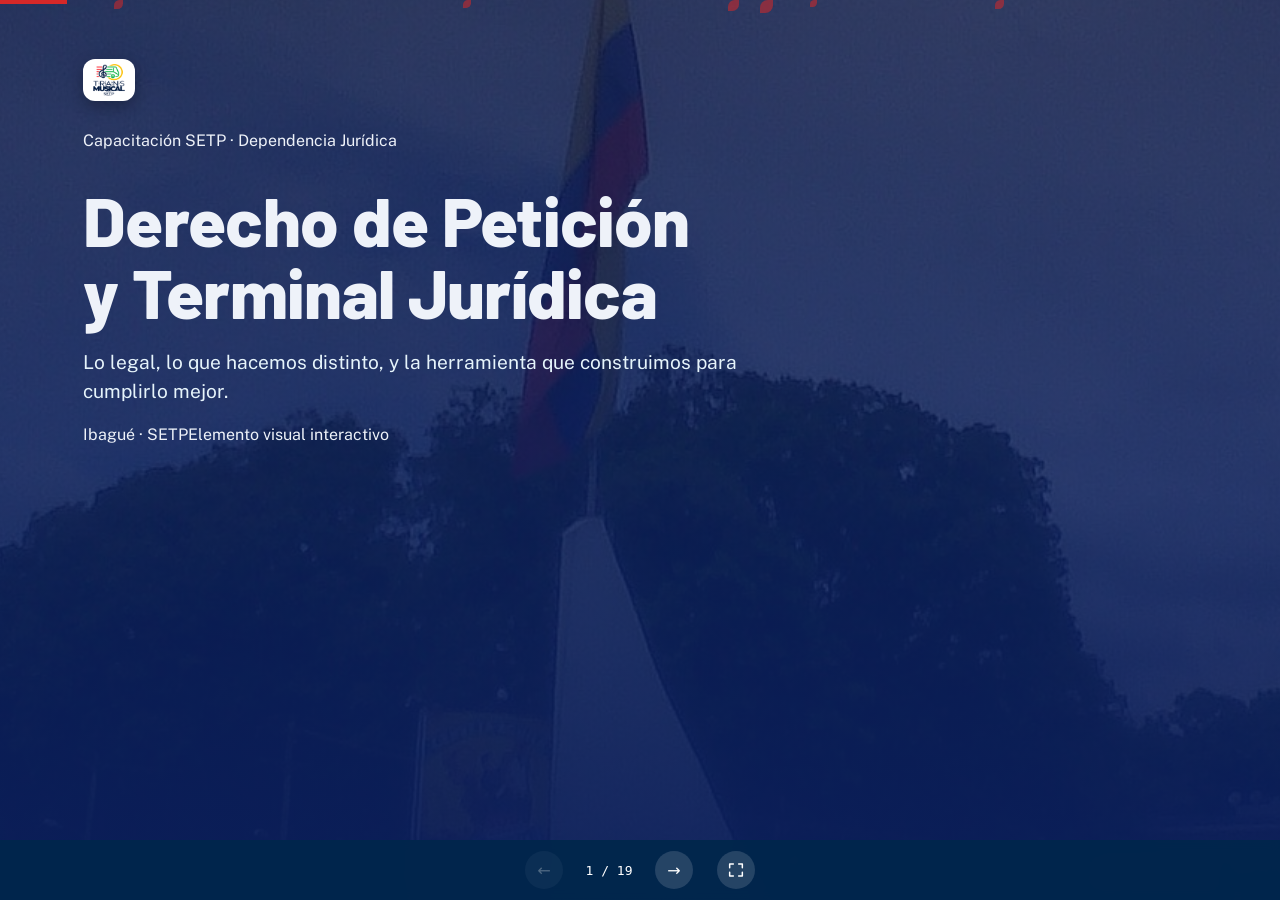
==== commit 582dcdff: "Cuestionario en vivo: conexion robusta para 40 celulares, hora del servidor y podio con el personaje" ====
--- a/capacitacion.html
+++ b/capacitacion.html
@@ -181,7 +181,7 @@
   <button id="btn-full" aria-label="Pantalla completa" title="Pantalla completa" style="margin-left:10px"></button>
 </div>
 <script src="setpi/ico.js"></script>
-<script src="setpi/net.js"></script>
+<script src="setpi/net.js?v=16"></script>
 <script src="setpi/engine.js"></script>
 <script src="setpi/fx.js"></script>
 <script src="setpi/bus.js"></script>
@@ -678,12 +678,7 @@
 (function(){
   "use strict";
   const API_URL = "https://script.google.com/macros/s/AKfycbwh302sYjlWRCTS20Gxzsj8T_u7Iw7bmPA3d-RcVZ0bCPAmp0thRFHKaX_m3gfFpiTQNg/exec";
-  async function api(fn, ...args){
-    const resp = await fetch(API_URL, {method:"POST", headers:{"Content-Type":"text/plain;charset=utf-8"}, body:JSON.stringify({fn, args}), redirect:"follow"});
-    const r = await resp.json();
-    if(r && r.ok===false) throw new Error(r.error || "No se pudo conectar con el servidor.");
-    return r;
-  }
+  function api(fn, ...args){ return llamar(API_URL, fn, args); }
   function esc(s){ return String(s==null?"":s).replace(/[&<>"']/g, m=>({"&":"&amp;","<":"&lt;",">":"&gt;",'"':"&quot;","'":"&#39;"}[m])); }
   const CANVAS_W = 640, CANVAS_H = 880;
   const CARAS_OK = ["confundido","emocionado","enojado","feliz","feliz_ojo_cerrado","muy_feliz_ojo_cerrado","preocupado","sorprendido","triste"];
@@ -781,7 +776,7 @@
       mhPodio.style.setProperty("--ps", k.toFixed(3));
       mhPodio.innerHTML = orden.map((f,i)=>{
         if(!f) return `<div class="mh-ped" style="opacity:.45"><div class="mh-bloque" style="height:${alturas[i]}px; background:#E8EDF5"><span class="mh-num">${nums[i]}</span></div></div>`;
-        const muneco = avatarSVG(caraFeliz(f.avatar), tamanos[i], "podio");
+        const muneco = avatarSVG(f.avatar, tamanos[i], "podio");        // el personaje tal como lo armó cada quien: su cara, su camisa y su sombrero
         return `<div class="mh-ped${i===1?" p1":""}" style="${entrada(i)}">
           <div class="mh-nom">${esc(f.jugador)}</div>
           <div style="margin-bottom:-4px; line-height:0">${muneco}</div>
@@ -818,6 +813,7 @@
   /* mismo reloj compartido que usan los celulares: todos calculan la MISMA pregunta actual
      a partir del mismo "inicio", así que este panel nunca se desincroniza de lo que la gente ve. */
   function iniciarCurso(inicioMs){
+    if(iniciarCurso.desde === inicioMs) return; iniciarCurso.desde = inicioMs;       // la misma tanda no se arranca dos veces (botón + sondeo)
     fase("curso");
     limpiarPodio(); mhJugandoAhora.textContent = ""; mhJugandoAhora.dataset.t = ""; mhAnilloWrap.hidden = false; rutaIdx = -2;
     setpiFase("quiz");
@@ -825,7 +821,12 @@
     clearInterval(tickAnillo);
     tickAnillo = setInterval(()=>{
       const ciclo = (DURACION+TRANSICION)*1000;
-      const transcurrido = Date.now() - inicioMs;
+      const transcurrido = Reloj.now() - inicioMs;                          // hora del servidor (igual que los celulares)
+      if(transcurrido < 0){                                                 // cuenta regresiva del inicio
+        mhPreguntaNum.textContent = "¡Prepárense! Empezamos en " + Math.ceil(-transcurrido/1000);
+        mhAnilloNum.textContent = Math.ceil(-transcurrido/1000); mhAnillo.style.strokeDashoffset = "0"; mhAnillo.style.stroke = "var(--blue)";
+        return;
+      }
       const idx = Math.floor(transcurrido / ciclo);
       const restante = Math.max(0, DURACION - (transcurrido - idx*ciclo)/1000);
       if(SetpiDir && idx < TOTAL_PREGUNTAS) SetpiDir.quizTick({ idx, inTrans: restante<=0, total: TOTAL_PREGUNTAS });
@@ -843,7 +844,7 @@
     }, 200);
     actualizarPodio().catch(()=>{});
     if(pollClasif) pollClasif.stop();
-    pollClasif = Poller(actualizarPodio, 3000).start();
+    pollClasif = Poller(actualizarPodio, 3000, {hidden:true}).start();       // sigue consultando aunque otra ventana tape la presentación
   }
 
   async function sondearLobby(){
@@ -855,6 +856,7 @@
   }
 
   function mostrarLobby(){
+    iniciarCurso.desde = 0;
     fase("lobby");
     ROSTER.clear(); limpiarPodio(); rutaPon(-1); mhN.textContent = "0";
     clearInterval(tickAnillo); if(pollClasif) pollClasif.stop();
@@ -862,7 +864,7 @@
     mhAnilloWrap.hidden = false; mhJugandoAhora.textContent = ""; podioPintado = false;
     setpiFase("lobby");
     if(pollLobby) pollLobby.stop();
-    pollLobby = Poller(sondearLobby, 1800).start(true);
+    pollLobby = Poller(sondearLobby, 2000, {hidden:true}).start(true);
   }
 
   mhBtnEntrar.addEventListener("click", ()=>{
@@ -893,6 +895,7 @@
     try{
       const r = await api("quizIniciar", TOKEN);
       if(!r.ok){ avisoPin(mhBtnIniciar, textoNormal); return; }
+      if(r.inicio) iniciarCurso(parseInt(r.inicio,10));                    // arranca ya en esta pantalla (no depende de que el siguiente sondeo llegue)
     }catch(e){ avisoPin(mhBtnIniciar, textoNormal); }
   });
 
--- a/setpi/escena.css
+++ b/setpi/escena.css
@@ -115,6 +115,8 @@
 @keyframes gZancB{from{transform:translateY(-2.6px);} to{transform:translateY(0);}}
 @keyframes gRebote{from{transform:translateY(0);} to{transform:translateY(-.9px);}}
 @keyframes gRespira{from{transform:translateY(0);} to{transform:translateY(-.6px);}}
+.sp-banca{position:absolute; left:0; top:0; width:0; height:0; opacity:0; transition:opacity .25s ease-out; pointer-events:none; will-change:transform;}
+.sp-banca svg{position:absolute; display:block; overflow:visible;}
 .sp-paleta{position:absolute; left:0; top:0; width:0; height:0; opacity:0; transition:opacity .14s ease-out; pointer-events:none; will-change:transform;}
 .sp-paleta .pa-giro{position:absolute; left:0; top:0; width:0; height:0;}
 .sp-paleta svg{position:absolute; display:block; overflow:visible;}
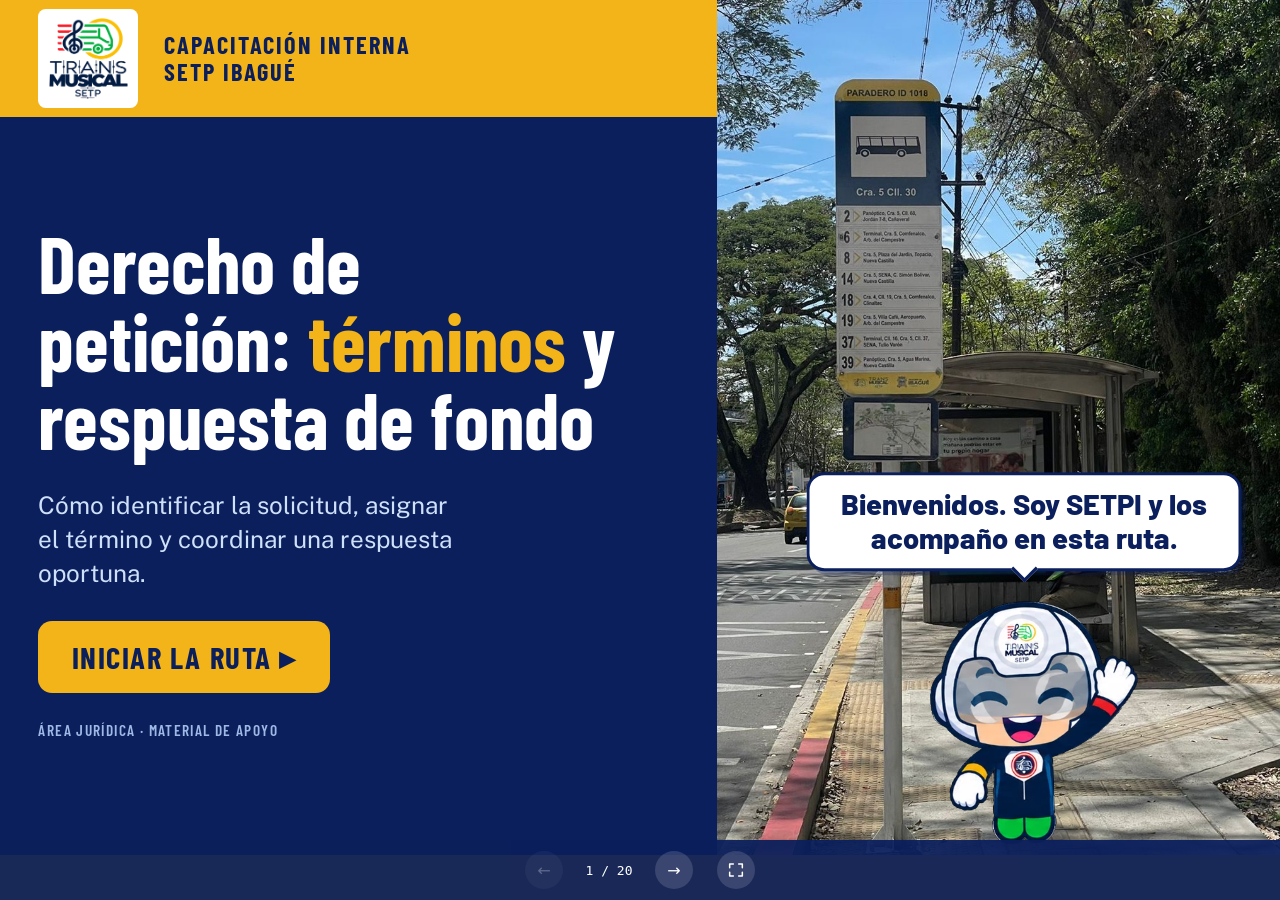
==== commit a8d42c10: "Presentacion: la ruta del SETP, interactiva y no lineal; paradero por delante de los vehiculos lejan" ====
--- a/capacitacion.html
+++ b/capacitacion.html
@@ -7,7 +7,7 @@
 <meta name="description" content="Capacitación SETP: derecho de petición, términos, respuesta de fondo y la Terminal Jurídica.">
 <link rel="preconnect" href="https://fonts.googleapis.com">
 <link rel="preconnect" href="https://fonts.gstatic.com" crossorigin>
-<link rel="stylesheet" href="https://fonts.googleapis.com/css2?family=Barlow:wght@500;600;700;800&family=Public+Sans:wght@400;500;600;700;800&display=swap">
+<link rel="stylesheet" href="https://fonts.googleapis.com/css2?family=Barlow:wght@500;600;700;800&family=Barlow+Condensed:wght@500;600;700&family=Public+Sans:wght@400;500;600;700;800&display=swap">
 <style>
 :root{
   /* paleta real del SETP (la misma de los tableros institucionales: TransMusical SETP + Alcaldía) */
@@ -168,8 +168,413 @@
 .mh-ped{min-width:0;}
 .p-oro{background:#F6B91D;} .p-plata{background:#C9D1DC;} .p-bronce{background:#D58A4A;}
 </style>
+<style>
+/* ===================== LA RUTA DEL SETP: presentación interactiva (calle del SETP de día) ===================== */
+:root{
+  --s-navy:#0B1F5C; --s-blue:#2A5BA0; --s-yellow:#F2B418; --s-yellow-d:#8A5F00; --s-pink:#0B1F5C; --s-green:#2E8B57; --s-red:#B83A2E;
+  --s-ink:#0D1730; --s-mut:#44547A; --s-line:#D3DEEF; --s-paper:#fff;
+  --t10:#3E6BAE; --t15:#254A8C; --t30:#0B1F5C;
+  --ease:cubic-bezier(.23,1,.32,1);
+  --f-cond:'Barlow Condensed','Barlow',sans-serif;
+}
+.progreso{display:none;}
+.nav{background:rgba(11,31,92,.94); backdrop-filter:none; transition:opacity .3s; z-index:60;}
+.nav:not(.despierto){pointer-events:none;}
+
+/* ---------- el mundo: cielo, ciudad, avenida, acera y calle (la misma calle de la diapositiva del reto) ---------- */
+#mundo{position:absolute; inset:0; z-index:0; overflow:hidden; pointer-events:none; background:linear-gradient(180deg,#EEF2F8 0%,#E3EAF4 55%,#D2DDEC 100%);}
+.mu-sol,.mu-nube{display:none;}
+.mu-sol{position:absolute; top:5vh; left:46vw; width:4.4vw; height:4.4vw; min-width:40px; min-height:40px; border-radius:50%; background:#FFF1B8; border:.5vw solid rgba(255,255,255,.55);}
+.mu-nube{position:absolute; left:0; will-change:transform; animation:muNube linear infinite; opacity:.92;}
+.mu-nube svg{display:block; width:100%; height:auto;}
+@keyframes muNube{from{transform:translateX(-26vw);} to{transform:translateX(126vw);}}
+.mu-ciudad{position:absolute; left:0; right:0; top:50vh; height:30vh; width:100%; display:block;}
+.mu-av{position:absolute; left:0; right:0; top:74.2vh; height:5vh; background:linear-gradient(180deg,#7C889D,#6B778C); border-top:.4vh solid #AEB9CB;}
+.mu-av i{position:absolute; left:0; right:0; top:2.3vh; border-top:2px dashed rgba(255,255,255,.55);}
+.mu-acera{position:absolute; left:0; right:0; top:79.2vh; height:6.4vh; background:linear-gradient(180deg,#D5DCE8,#C3CDDB); border-top:.4vh solid #EEF2F8;}
+.mu-acera::after{content:""; position:absolute; left:0; right:0; bottom:-.8vh; height:.8vh; background:#E2B13A;}
+.mu-calle{position:absolute; left:0; right:0; top:86.4vh; bottom:0; background:linear-gradient(180deg,#56627A,#444F66);}
+.mu-calle i{position:absolute; left:0; right:0; top:7vh; border-top:3px dashed rgba(255,255,255,.4);}
+.mu-veh{position:absolute; left:0; will-change:transform; animation:muPasa linear infinite;}
+.mu-veh svg{display:block; width:100%; height:auto;}
+.mu-veh.izq{animation-name:muPasaIzq;}
+.mu-veh.izq svg{transform:scaleX(-1);}
+@keyframes muPasa{from{transform:translateX(-16vw);} to{transform:translateX(112vw);}}
+@keyframes muPasaIzq{from{transform:translateX(112vw);} to{transform:translateX(-16vw);}}
+body.en-quiz #mundo *{animation-play-state:paused !important;}
+
+/* ---------- estación (diapositiva de contenido) ---------- */
+.slide.m{padding:0; display:block; background:transparent; color:var(--s-navy);}
+.m-top{position:absolute; left:3vw; right:3vw; top:3vh; height:12vh; display:flex; gap:1.2vw; align-items:stretch;}
+.m-mapa{flex:none; display:flex; align-items:center; gap:.8vw; padding:0 1.6vw; background:var(--s-yellow); color:var(--s-navy); border:0; border-radius:1.2vw; font:700 clamp(18px,1.9vw,40px)/1 var(--f-cond); letter-spacing:.06em; text-transform:uppercase; box-shadow:0 1vh 2vh -1vh rgba(11,31,92,.45); transition:transform .16s var(--ease), background-color .2s; }
+.m-mapa:active{transform:scale(.97);}
+@media (hover:hover){.m-mapa:hover{background:#FFC93C;}}
+.m-mapa svg{width:2.6vw; height:2.6vw; min-width:24px; min-height:24px;}
+.m-plate{flex:1; min-width:0; display:flex; align-items:center; gap:1.4vw; padding:0 1.8vw; background:var(--s-navy); color:#fff; border-radius:1.2vw; box-shadow:0 1vh 2vh -1vh rgba(11,31,92,.5);}
+.m-badge{flex:none; width:7.6vh; height:7.6vh; border-radius:50%; display:grid; place-items:center; background:var(--rc,#fff); color:var(--rt,var(--s-navy)); font:700 clamp(26px,3.6vh,60px)/1 var(--f-cond);}
+.m-plate h2{flex:1; min-width:0; margin:0; font:700 clamp(30px,4.4vw,96px)/1 var(--f-cond); letter-spacing:0; color:#fff; white-space:nowrap; overflow:hidden; text-overflow:ellipsis;}
+.m-ruta{flex:none; font:600 clamp(14px,1.45vw,30px)/1 var(--f-cond); letter-spacing:.08em; text-transform:uppercase; color:#BFD6F5;}
+.m-body{position:absolute; left:3vw; right:3vw; top:17.5vh; bottom:30vh; display:flex; flex-direction:column; gap:2.4vh; min-height:0;}
+
+.card2{background:var(--s-paper); border-radius:1.4vw; box-shadow:0 1.2vh 2.6vh -1.2vh rgba(11,31,92,.4); padding:2.4vh 1.8vw;}
+.btn2{display:inline-flex; align-items:center; justify-content:center; gap:.7vw; border:0; border-radius:1.1vw; padding:1.5vh 1.8vw; background:var(--s-blue); color:#fff; font:700 clamp(17px,1.8vw,38px)/1.05 var(--f-cond); letter-spacing:.05em; text-transform:uppercase; cursor:pointer; transition:transform .16s var(--ease), background-color .2s, box-shadow .2s; }
+.btn2:active{transform:scale(.97);}
+@media (hover:hover){.btn2:hover{background:#2278CC;}}
+.btn2.y{background:var(--s-yellow); color:var(--s-navy);}
+@media (hover:hover){.btn2.y:hover{background:#FFC93C;}}
+.btn2.n{background:var(--s-navy);}
+.btn2.g{background:#fff; color:var(--s-navy); box-shadow:inset 0 0 0 .3vh var(--s-line);}
+button:focus-visible,[tabindex]:focus-visible{outline:.45vh solid var(--s-yellow); outline-offset:.4vh;}
+
+/* ---------- la pantalla del bus (consejo de SETPI) y el botón de siguiente parada ---------- */
+#hud{position:fixed; left:0; right:0; bottom:0; height:0; z-index:25; pointer-events:none; opacity:0; transition:opacity .35s;}
+body.en-m #hud{opacity:1;}
+.hud-led{position:fixed; left:3vw; width:60vw; bottom:3vh; height:11vh; display:flex; align-items:center; gap:1.2vw; padding:0 1.4vw; background:#0B1F5C; border:.5vh solid #1E3470; border-radius:1.2vw; pointer-events:auto;}
+.hud-n{flex:none; width:6.4vh; height:6.4vh; border-radius:50%; display:grid; place-items:center; background:var(--s-yellow); color:var(--s-navy); font:700 clamp(20px,3.4vh,44px)/1 var(--f-cond);}
+.hud-t{flex:1; min-width:0; margin:0; color:#fff; font:600 clamp(18px,2.15vw,46px)/1.15 var(--f-cond); letter-spacing:.02em; transition:opacity .25s var(--ease), transform .25s var(--ease);}
+.hud-t.cambia{opacity:0; transform:translateY(.8vh);}
+.hud-sig{position:fixed; left:65vw; width:19vw; bottom:3vh; height:11vh; pointer-events:auto; border:0; border-radius:1.2vw; background:var(--s-yellow); color:var(--s-navy); font:700 clamp(17px,1.9vw,40px)/1.05 var(--f-cond); letter-spacing:.05em; text-transform:uppercase; cursor:pointer; transition:transform .16s var(--ease), background-color .2s;}
+.hud-sig:active{transform:scale(.97);}
+@media (hover:hover){.hud-sig:hover{background:#FFC93C;}}
+#guia-stage{position:fixed; inset:0; z-index:30; pointer-events:none; overflow:visible;}
+#guia-stage .sp-cv{pointer-events:none;}
+body.en-quiz #guia-stage, body.en-quiz #hud{display:none;}
+
+/* ---------- portada ---------- */
+.slide.cv2{padding:0; display:grid; grid-template-columns:56vw minmax(0,1fr); background:var(--s-navy); color:#fff;}
+.cv2-izq{position:relative; display:flex; flex-direction:column; min-height:0; z-index:2;}
+.cv2-cab{display:flex; align-items:center; gap:2vw; height:13vh; padding:0 3vw; background:var(--s-yellow); color:var(--s-navy); font:700 clamp(17px,1.9vw,40px)/1.1 var(--f-cond); letter-spacing:.08em; text-transform:uppercase;}
+.cv2-cab .logo-tab{background:#fff; padding:1vh .8vw; border-radius:.6vw; line-height:0;}
+.cv2-cab .logo-tab img{height:9vh;}
+.cv2-cuerpo{flex:1; display:flex; flex-direction:column; justify-content:center; gap:3.4vh; padding:2vh 3vw 8vh;}
+.cv2-cuerpo h1{margin:0; font:700 clamp(46px,6.2vw,132px)/.98 var(--f-cond); letter-spacing:0; color:#fff;}
+.cv2-cuerpo h1 em{font-style:normal; color:var(--s-yellow);}
+.cv2-cuerpo p{margin:0; font-size:clamp(19px,1.9vw,42px); line-height:1.4; color:#CFE0FA; max-width:28ch;}
+.cv2-cuerpo .btn2{align-self:flex-start; padding:2.2vh 2.6vw; font-size:clamp(22px,2.4vw,52px);}
+.cv2-cuerpo small{font:600 clamp(14px,1.2vw,26px)/1 var(--f-cond); letter-spacing:.09em; text-transform:uppercase; color:#9FB9E6;}
+.cv2-foto{position:relative; overflow:hidden;}
+.cv2-foto img{position:absolute; inset:0; width:100%; height:100%; object-fit:cover; object-position:50% 16%;}
+.cv2-foto.sem img{object-position:50% 38%;}
+.cv2-franja{position:absolute; left:0; right:0; bottom:0; height:5vh; background:#F2B418; z-index:3;}
+body.en-cover #hud{opacity:0;}
+
+/* ---------- objetivo ---------- */
+.obj{flex:1; display:grid; grid-template-columns:repeat(3,1fr); gap:1.6vw; min-height:0;}
+.obj-c{position:relative; text-align:left; border:0; background:#fff; border-radius:1.4vw; padding:2.6vh 1.8vw; display:flex; flex-direction:column; gap:1.2vh; cursor:pointer; box-shadow:0 1.2vh 2.6vh -1.2vh rgba(11,31,92,.4); transition:transform .3s var(--ease), background-color .25s; overflow:hidden; color:var(--s-navy);}
+.obj-c:active{transform:scale(.985);}
+.obj-n{width:9vh; height:9vh; border-radius:50%; display:grid; place-items:center; background:var(--s-navy); color:#fff; font:700 clamp(32px,5vh,76px)/1 var(--f-cond);}
+.obj-c h3{margin:0; font:700 clamp(34px,4.2vw,90px)/1 var(--f-cond); color:var(--s-navy);}
+.obj-c p{margin:0; font-size:clamp(17px,1.65vw,36px); line-height:1.4; color:var(--s-mut); max-height:0; opacity:0; transition:max-height .45s var(--ease), opacity .3s var(--ease);}
+.obj-c.on p{max-height:22vh; opacity:1;}
+.obj-c.on{transform:translateY(-1.2vh); background:#F4F7FC; box-shadow:0 1.6vh 2.8vh -1.2vh rgba(11,31,92,.45), inset 0 0 0 .4vh var(--s-navy);}
+.obj-c::after{content:"Toca para ver"; margin-top:auto; font:600 clamp(13px,1.15vw,24px)/1 var(--f-cond); letter-spacing:.09em; text-transform:uppercase; color:var(--s-blue); transition:opacity .2s;}
+.obj-c.on::after{opacity:0;}
+.led2{display:flex; align-items:center; gap:1.4vw; background:var(--s-navy); color:#fff; border-radius:1.2vw; padding:2.2vh 1.8vw;}
+.led2 b{flex:none; font:700 clamp(15px,1.45vw,31px)/1 var(--f-cond); letter-spacing:.08em; text-transform:uppercase; background:var(--s-yellow); color:var(--s-navy); padding:.8vh 1vw; border-radius:.4vw;}
+.led2 p{margin:0; font:600 clamp(20px,2.2vw,48px)/1.15 var(--f-cond); color:#fff;}
+
+/* ---------- mapa de la ruta ---------- */
+.mapa-svg{width:100%; height:100%; display:block; overflow:visible;}
+.mp-lin{fill:none; stroke-width:15; stroke-linecap:round;}
+.mp-nom{font:700 28px var(--f-cond); letter-spacing:.06em; text-transform:uppercase;}
+.mp-et{font:700 26px var(--f-cond); fill:var(--s-navy); text-anchor:middle; pointer-events:none;}
+.mp-est{cursor:pointer; outline:none;}
+.mp-est .anillo{transform-box:fill-box; transform-origin:center; transition:transform .25s var(--ease);}
+@media (hover:hover){.mp-est:hover .anillo{transform:scale(1.18);}}
+.mp-est:focus-visible .anillo{stroke:var(--s-pink);}
+.mp-est:active .anillo{transform:scale(1.04);}
+.mp-ping{transform-box:fill-box; transform-origin:center; animation:mpPing 1.8s var(--ease) infinite; fill:none; stroke-width:5;}
+@keyframes mpPing{from{transform:scale(1); opacity:.9;} to{transform:scale(1.9); opacity:0;}}
+.mp-term{fill:var(--s-navy);}
+.mp-term-t{font:700 38px var(--f-cond); letter-spacing:.1em; fill:var(--s-navy); text-anchor:middle;}
+.mp-et.b{fill:#fff;}
+.mapa-cont{position:absolute; right:0; top:-1vh; font:600 clamp(14px,1.4vw,30px)/1 var(--f-cond); letter-spacing:.08em; text-transform:uppercase; color:var(--s-navy); background:#fff; padding:1vh 1.2vw; border-radius:.8vw; box-shadow:0 1vh 2vh -1vh rgba(11,31,92,.4);}
+.m-body.mp{position:absolute;}
+
+/* ---------- ¿Qué es? : sello de radicado ---------- */
+.fund{flex:1; display:grid; grid-template-columns:1fr 1.15fr; gap:1.8vw; min-height:0;}
+.fund-q{display:flex; flex-direction:column; gap:1.6vh;}
+.fund-q .tag{align-self:flex-start; font:700 clamp(15px,1.5vw,32px)/1 var(--f-cond); letter-spacing:.07em; text-transform:uppercase; background:var(--s-navy); color:#fff; padding:.9vh 1.1vw; border-radius:.5vw;}
+.fund-q p{margin:0; font:600 clamp(22px,2.5vw,56px)/1.25 'Public Sans',sans-serif; color:var(--s-navy);}
+.fund-q p mark{background:#F6E2A6; color:inherit; padding:0 .2em; border-radius:.3em;}
+.fund-s{display:flex; flex-direction:column; gap:1.6vh; min-height:0;}
+.fund-tabs{display:flex; gap:.7vw; flex-wrap:wrap;}
+.fund-tabs button{border:0; border-radius:.9vw; padding:1vh 1.2vw; background:#E4EEFB; color:var(--s-navy); font:700 clamp(15px,1.55vw,34px)/1 var(--f-cond); letter-spacing:.04em; text-transform:uppercase; cursor:pointer; transition:transform .16s var(--ease), background-color .2s;}
+.fund-tabs button:active{transform:scale(.96);}
+.fund-tabs button.on{background:var(--s-blue); color:#fff;}
+.carta{position:relative; flex:1; min-height:0; background:#fff; border-radius:1.2vw; box-shadow:0 1.2vh 2.6vh -1.2vh rgba(11,31,92,.45); padding:2.4vh 2vw; display:flex; flex-direction:column; gap:1.2vh; overflow:hidden;}
+.carta-t{font:700 clamp(24px,2.7vw,58px)/1 var(--f-cond); letter-spacing:.05em; text-transform:uppercase; color:var(--s-navy);}
+.carta-c{margin:0; font-size:clamp(16px,1.6vw,34px); line-height:1.4; color:var(--s-mut);}
+.carta .btn2{align-self:flex-start; margin-top:auto;}
+.sello{position:absolute; right:3%; top:14%; padding:1.2vh 1.4vw; border:.7vh solid var(--s-navy); border-radius:1vw; color:var(--s-navy); font:700 clamp(22px,2.7vw,58px)/1 var(--f-cond); letter-spacing:.06em; text-transform:uppercase; text-align:center; transform:rotate(-9deg) scale(2.4); opacity:0; pointer-events:none; background:rgba(255,255,255,.55);}
+.sello small{display:block; font-size:.5em; letter-spacing:.1em; margin-top:.5vh;}
+.carta.sella .sello{animation:selloKF .5s var(--ease) forwards;}
+.carta.sella{animation:cartaKF .5s var(--ease);}
+@keyframes selloKF{0%{opacity:0; transform:rotate(-20deg) scale(2.4);} 60%{opacity:1; transform:rotate(-8deg) scale(.96);} 100%{opacity:1; transform:rotate(-9deg) scale(1);}}
+@keyframes cartaKF{0%,40%{transform:translateY(0);} 55%{transform:translateY(.6vh);} 100%{transform:translateY(0);}}
+
+/* ---------- simulador de plazo ---------- */
+.sim{flex:1; display:grid; grid-template-columns:1.25fr .75fr; grid-template-rows:minmax(0,1fr) auto; gap:1.8vw; min-height:0;}
+.sim-izq{display:flex; flex-direction:column; justify-content:space-between; gap:1.6vh;}
+.sim-tipos{display:grid; grid-template-columns:repeat(3,1fr); gap:1vw;}
+.sim-tipos button{display:flex; flex-direction:column; align-items:flex-start; gap:.8vh; padding:1.6vh 1.1vw; border:0; border-radius:1.1vw; background:#EEF4FC; color:var(--s-navy); cursor:pointer; text-align:left; transition:transform .16s var(--ease), background-color .2s, box-shadow .2s;}
+.sim-tipos button:active{transform:scale(.97);}
+.sim-tipos b{font:700 clamp(32px,4.4vw,92px)/.9 var(--f-cond);}
+.sim-tipos span{font:600 clamp(14px,1.4vw,30px)/1.15 'Public Sans',sans-serif;}
+.sim-tipos button.on{color:#fff;}
+.sim-tipos button[data-d="10"].on{background:var(--t10);} .sim-tipos button[data-d="15"].on{background:var(--t15);} .sim-tipos button[data-d="30"].on{background:var(--t30);}
+.sim-opt{display:flex; align-items:center; gap:1vw; font:600 clamp(17px,1.7vw,36px)/1.2 'Public Sans',sans-serif; cursor:pointer;}
+.sim-opt input{width:3.2vh; height:3.2vh; accent-color:var(--s-blue);}
+.sim-sl{display:flex; align-items:center; gap:1.2vw;}
+.sim-sl>span{flex:none; font:600 clamp(15px,1.5vw,32px)/1.1 'Public Sans',sans-serif; color:var(--s-mut); max-width:11ch;}
+.sim-sl output{flex:none; min-width:2.2em; text-align:center; font:700 clamp(34px,4.4vw,92px)/1 var(--f-cond); color:var(--s-navy);}
+.sim-sl input[type=range]{flex:1; min-width:0; height:5vh; accent-color:var(--s-blue);}
+.sim-der{display:flex; align-items:center; gap:1.6vw;}
+.sem{flex:none; display:flex; flex-direction:column; gap:1.2vh; padding:1.4vh .9vw; background:#10161F; border-radius:1.1vw;}
+.sem i{display:block; width:6.2vh; height:6.2vh; border-radius:50%; background:#2A3342; transition:background-color .25s var(--ease), transform .3s var(--ease);}
+.sem[data-e="v"] i:nth-child(3){background:#2FD07D; transform:scale(1.08);}
+.sem[data-e="a"] i:nth-child(2){background:#FFC21A; transform:scale(1.08);}
+.sem[data-e="r"] i:nth-child(1){background:#F25A4A; transform:scale(1.08);}
+.sim-txt{display:flex; flex-direction:column; gap:.6vh; min-width:0;}
+.sim-txt b{font:700 clamp(30px,3.6vw,78px)/1 var(--f-cond); color:var(--s-navy);}
+.sim-txt span{font:600 clamp(15px,1.5vw,32px)/1.2 'Public Sans',sans-serif; color:var(--s-mut);}
+.sim-txt em{font-style:normal; align-self:flex-start; font:700 clamp(15px,1.5vw,32px)/1 var(--f-cond); letter-spacing:.07em; text-transform:uppercase; padding:.8vh 1vw; border-radius:.5vw; background:#D9F0E2; color:#17603A; transition:background-color .25s, color .25s;}
+.sim-der[data-e="a"] em{background:#FBEBB8; color:#6B4A00;} .sim-der[data-e="r"] em{background:#FADFDC; color:#8B2A24;}
+.sim-bar{grid-column:1/-1; padding:2vh 1.8vw 1.6vh;}
+.sim-reg{position:relative; height:5.4vh; background:#E4EEFB; border-radius:1vh; overflow:visible;}
+.sim-fill{position:absolute; left:0; top:0; bottom:0; width:0; border-radius:1vh; background:var(--s-blue); transition:width .35s var(--ease), background-color .25s;}
+.sim-reg[data-e="a"] .sim-fill{background:#E6A800;} .sim-reg[data-e="r"] .sim-fill{background:var(--s-red);}
+.sim-marca{position:absolute; top:100%; font:600 clamp(12px,1.1vw,24px)/1 var(--f-cond); letter-spacing:.06em; color:var(--s-mut); transform:translateX(-50%); padding-top:.5vh; font-variant-numeric:tabular-nums;}
+.sim-marca::before{content:""; position:absolute; left:50%; top:-5.4vh; height:5.4vh; border-left:1px solid rgba(11,31,92,.18);}
+.sim-nota{margin:3.8vh 0 0; font-size:clamp(12px,1.05vw,22px); color:var(--s-mut);}
+
+/* ---------- clasificador (buses 10 / 15 / 30) ---------- */
+.cls{flex:1; display:grid; grid-template-rows:minmax(0,1fr) auto; gap:1.8vh; min-height:0; position:relative;}
+.cls-carta{position:relative; display:flex; flex-direction:column; justify-content:center; gap:1.4vh; background:#fff; border-radius:1.4vw; box-shadow:0 1.2vh 2.6vh -1.2vh rgba(11,31,92,.4); padding:2.2vh 2vw; overflow:hidden; animation:cartaEntra .45s var(--ease);}
+@keyframes cartaEntra{from{opacity:0; transform:translateX(-4vw) rotate(-2deg);} to{opacity:1; transform:none;}}
+.cls-carta.sale{transition:transform .5s var(--ease), opacity .4s var(--ease); opacity:0;}
+.cls-carta.mal{animation:malKF .4s var(--ease);}
+@keyframes malKF{0%,100%{transform:translateX(0);} 20%{transform:translateX(-1vw);} 45%{transform:translateX(.9vw);} 70%{transform:translateX(-.5vw);}}
+.cls-n{position:absolute; right:1.4vw; top:1.4vh; font:700 clamp(15px,1.5vw,32px)/1 var(--f-cond); letter-spacing:.08em; color:var(--s-mut);}
+.cls-t{margin:0; font:600 clamp(24px,3vw,66px)/1.25 'Public Sans',sans-serif; color:var(--s-navy); max-width:46ch;}
+.cls-fb{min-height:5.6vh; font:600 clamp(17px,1.75vw,38px)/1.3 'Public Sans',sans-serif; color:var(--s-mut);}
+.cls-fb.bien{color:#17603A;} .cls-fb.mal{color:#8B2A24;}
+.cls-buses{display:grid; gap:1.2vw;}
+.cls-bus{position:relative; display:flex; align-items:center; gap:1vw; border:0; border-radius:1.8vw 1.8vw 1vw 1vw; padding:1.4vh 1.2vw; background:var(--bc); color:var(--bt,#fff); text-align:left; cursor:pointer; box-shadow:0 1.2vh 2vh -1vh rgba(11,31,92,.5); transition:transform .18s var(--ease); }
+.cls-bus:active{transform:scale(.97);}
+@media (hover:hover){.cls-bus:hover{transform:translateY(-.8vh);}}
+.cls-bus::after{content:""; position:absolute; left:8%; right:8%; bottom:-.6vh; height:.9vh; border-radius:.5vh; background:rgba(11,31,92,.35);}
+.cls-bus b{flex:none; display:grid; place-items:center; min-width:5.4vw; height:7.4vh; background:#fff; color:var(--s-navy); border-radius:.7vw; font:700 clamp(30px,3.6vw,76px)/1 var(--f-cond);}
+.cls-bus span{font:700 clamp(16px,1.6vw,34px)/1.1 var(--f-cond); letter-spacing:.03em; text-transform:uppercase;}
+.cls-bus.ok{animation:busOk .5s var(--ease);} .cls-bus.no{animation:malKF .4s var(--ease); outline:.6vh solid var(--s-red);} .cls-bus.pista{animation:pista 1s var(--ease) 2;}
+@keyframes busOk{0%{transform:translateY(0);} 35%{transform:translateY(-1.6vh);} 100%{transform:translateY(0);}}
+@keyframes pista{0%,100%{transform:translateY(0);} 50%{transform:translateY(-1.2vh);}}
+.cls-fin{display:flex; flex-direction:column; align-items:flex-start; justify-content:center; gap:1.8vh; background:#fff; border-radius:1.4vw; padding:2.4vh 2vw; box-shadow:0 1.2vh 2.6vh -1.2vh rgba(11,31,92,.4); animation:cartaEntra .5s var(--ease);}
+.cls-fin h3{margin:0; font:700 clamp(36px,4.8vw,100px)/1 var(--f-cond); color:var(--s-navy);}
+.cls-fin p{margin:0; font:600 clamp(18px,1.9vw,40px)/1.3 'Public Sans',sans-serif; color:var(--s-mut);}
+
+/* ---------- respuesta de fondo ---------- */
+.fondo{flex:1; display:grid; grid-template-columns:.9fr 1.3fr; gap:1.8vw; min-height:0;}
+.fondo-q{display:flex; flex-direction:column; gap:1.4vh;}
+.fondo-q button{display:flex; align-items:center; gap:1vw; border:0; border-radius:1.1vw; padding:1.5vh 1.2vw; background:#fff; color:var(--s-navy); font:700 clamp(20px,2.2vw,48px)/1.1 var(--f-cond); letter-spacing:.03em; text-align:left; cursor:pointer; box-shadow:0 1vh 2vh -1vh rgba(11,31,92,.4); transition:transform .16s var(--ease), background-color .2s;}
+.fondo-q button:active{transform:scale(.97);}
+.fondo-q button b{flex:none; width:6vh; height:6vh; border-radius:50%; display:grid; place-items:center; background:var(--s-blue); color:#fff; font-size:.9em;}
+.fondo-q button.on{background:var(--s-navy); color:#fff;} .fondo-q button.on b{background:var(--s-yellow); color:var(--s-navy);}
+.fondo-def{margin:0; font:600 clamp(17px,1.65vw,36px)/1.35 'Public Sans',sans-serif; color:var(--s-navy); background:#FFF6D8; border-radius:1.1vw; padding:1.6vh 1.3vw; min-height:9vh;}
+.fondo-r{display:flex; flex-direction:column; gap:1.4vh; min-height:0;}
+.fondo-p{margin:0; font:700 clamp(20px,2.2vw,48px)/1.2 var(--f-cond); letter-spacing:.02em; background:var(--s-navy); color:#fff; border-radius:1.1vw; padding:1.4vh 1.4vw;}
+.fondo-op{flex:1; min-height:0; display:grid; grid-template-columns:1fr 1fr; gap:1.2vw;}
+.fondo-op button{position:relative; border:0; border-radius:1.2vw; background:#fff; padding:1.8vh 1.3vw; text-align:left; font:italic 500 clamp(16px,1.65vw,36px)/1.35 'Public Sans',sans-serif; color:var(--s-navy); cursor:pointer; box-shadow:0 1.2vh 2.2vh -1vh rgba(11,31,92,.4); transition:transform .18s var(--ease), background-color .2s;}
+.fondo-op button:active{transform:scale(.98);}
+.fondo-op button.ok{background:#D9F0E2;} .fondo-op button.no{background:#FADFDC; animation:malKF .4s var(--ease);}
+.fondo-op button em{display:block; margin-top:1vh; font:700 clamp(15px,1.5vw,32px)/1.2 var(--f-cond); letter-spacing:.05em; text-transform:uppercase; font-style:normal;}
+.fondo-fb{margin:0; min-height:5vh; font:600 clamp(16px,1.55vw,33px)/1.3 'Public Sans',sans-serif; color:var(--s-navy);}
+
+/* ---------- ampliación ---------- */
+.amp{flex:1; display:grid; grid-template-columns:1fr 1.1fr; gap:1.8vw; min-height:0;}
+.amp-c{display:flex; flex-direction:column; gap:1.3vh;}
+.amp-c button{flex:1; display:flex; align-items:center; gap:1.1vw; border:0; border-radius:1.1vw; padding:1vh 1.2vw; background:#fff; color:var(--s-navy); text-align:left; font:600 clamp(17px,1.7vw,37px)/1.25 'Public Sans',sans-serif; cursor:pointer; box-shadow:0 1vh 2vh -1vh rgba(11,31,92,.4); transition:transform .16s var(--ease), background-color .2s;}
+.amp-c button:active{transform:scale(.98);}
+.amp-c button i{flex:none; width:5vh; height:5vh; border-radius:1vh; border:.5vh solid var(--s-line); display:grid; place-items:center; background:#fff; transition:background-color .2s, border-color .2s;}
+.amp-c button i svg{width:70%; height:70%; opacity:0; transform:scale(.6); transition:opacity .2s, transform .25s var(--ease);}
+.amp-c button.on{background:#EAF7EF;} .amp-c button.on i{background:var(--s-green); border-color:var(--s-green);} .amp-c button.on i svg{opacity:1; transform:none;}
+.amp-r{display:flex; flex-direction:column; gap:1.4vh; min-height:0;}
+.amp-b{flex:1; display:flex; flex-direction:column; justify-content:space-around; gap:1vh;}
+.amp-f{display:grid; grid-template-columns:5.6vw minmax(0,1fr); gap:1vw; align-items:center;}
+.amp-f .ins2{display:grid; place-items:center; height:7.4vh; border-radius:.8vw; color:#fff; font:700 clamp(28px,3.2vw,68px)/1 var(--f-cond);}
+.amp-pista{position:relative; height:7.4vh; background:#E4EEFB; border-radius:.8vw; overflow:hidden;}
+.amp-pista .b1,.amp-pista .b2{position:absolute; top:0; bottom:0; display:flex; align-items:center; padding:0 .8vw; font:700 clamp(15px,1.5vw,32px)/1 var(--f-cond); white-space:nowrap;}
+.amp-pista .b1{left:0; color:#fff;}
+.amp-pista .b2{border:.4vh dashed currentColor; border-left:0; background:transparent; opacity:.35; transition:opacity .4s var(--ease), background-color .3s;}
+.amp.listo .amp-pista .b2{opacity:1; background:rgba(255,255,255,.55);}
+.amp-v{display:flex; align-items:center; gap:1.2vw; border-radius:1.2vw; padding:1.6vh 1.4vw; background:#FBEBB8; color:#5E4300; font:700 clamp(20px,2.2vw,48px)/1.1 var(--f-cond); letter-spacing:.03em; transition:background-color .3s, color .3s;}
+.amp.listo .amp-v{background:#D9F0E2; color:#17603A;}
+
+/* ---------- documentos: 10 días + 3 de entrega ---------- */
+.doc{flex:1; display:flex; flex-direction:column; gap:2vh; min-height:0;}
+.doc-pista{flex:1; position:relative; background:#fff; border-radius:1.4vw; box-shadow:0 1.2vh 2.6vh -1.2vh rgba(11,31,92,.4); padding:2.2vh 1.6vw; display:flex; flex-direction:column; justify-content:center; gap:2vh;}
+.doc-dias{display:grid; grid-template-columns:repeat(13,1fr); gap:.5vw;}
+.doc-dias i{display:grid; place-items:center; height:9vh; border-radius:.8vw; background:#E4EEFB; color:var(--s-mut); font:700 clamp(18px,2.1vw,44px)/1 var(--f-cond); font-style:normal; transition:background-color .25s var(--ease), color .25s, transform .3s var(--ease);}
+.doc-dias i.on{background:var(--s-blue); color:#fff; transform:translateY(-.8vh);}
+.doc-dias i.ent{background:#FFF0C4;} .doc-dias i.ent.on{background:var(--s-yellow); color:var(--s-navy);}
+.doc-leyenda{display:grid; grid-template-columns:10fr 3fr; gap:.5vw; font:700 clamp(14px,1.4vw,30px)/1 var(--f-cond); letter-spacing:.06em; text-transform:uppercase; color:var(--s-mut);}
+.doc-leyenda span:last-child{text-align:center;}
+.doc-estado{display:flex; align-items:center; gap:1.4vw; min-height:11vh;}
+.doc-estado .sello2{flex:none; padding:1.2vh 1.4vw; border:.7vh solid var(--s-navy); border-radius:1vw; color:var(--s-navy); font:700 clamp(20px,2.4vw,52px)/1 var(--f-cond); letter-spacing:.06em; text-transform:uppercase; transform:rotate(-5deg) scale(1.8); opacity:0;}
+.doc-estado .sello2.on{animation:sello2KF .5s var(--ease) forwards;}
+@keyframes sello2KF{0%{opacity:0; transform:rotate(-14deg) scale(2.2);} 60%{opacity:1; transform:rotate(-4deg) scale(.96);} 100%{opacity:1; transform:rotate(-5deg) scale(1);}}
+.doc-estado p{margin:0; font:600 clamp(18px,1.9vw,40px)/1.3 'Public Sans',sans-serif; color:var(--s-navy);}
+.doc-acc{display:flex; gap:1vw; align-items:center;}
+.doc-acc .chip-reserva{margin-left:auto; font:600 clamp(15px,1.5vw,32px)/1.25 'Public Sans',sans-serif; background:#FFF6D8; color:#5E4300; border-radius:1vw; padding:1.2vh 1.2vw; max-width:46ch;}
+
+/* ---------- recursos ---------- */
+.rec{flex:1; display:grid; grid-template-columns:1fr 1.1fr; gap:1.8vw; min-height:0;}
+.rec-q{display:flex; flex-direction:column; gap:1.4vh;}
+.rec-q button{flex:1; display:flex; align-items:center; gap:1.2vw; border:0; border-radius:1.2vw; padding:1.2vh 1.3vw; background:#fff; color:var(--s-navy); text-align:left; font:600 clamp(18px,1.85vw,40px)/1.25 'Public Sans',sans-serif; cursor:pointer; box-shadow:0 1vh 2vh -1vh rgba(11,31,92,.4); transition:transform .16s var(--ease), background-color .2s;}
+.rec-q button:active{transform:scale(.98);}
+.rec-q button b{flex:none; width:6.4vh; height:6.4vh; border-radius:50%; display:grid; place-items:center; background:var(--s-blue); color:#fff; font:700 clamp(22px,2.4vw,50px)/1 var(--f-cond);}
+.rec-q button.on{background:var(--s-navy); color:#fff;} .rec-q button.on b{background:var(--s-yellow); color:var(--s-navy);}
+.rec-r{position:relative; display:flex; flex-direction:column; justify-content:center; gap:1.8vh; background:#fff; border-radius:1.4vw; padding:2.4vh 2vw; box-shadow:0 1.2vh 2.6vh -1.2vh rgba(11,31,92,.4); min-height:0;}
+.rec-r .vacio{font:600 clamp(20px,2.1vw,46px)/1.3 'Public Sans',sans-serif; color:var(--s-mut);}
+.rec-tag{align-self:flex-start; font:700 clamp(30px,3.8vw,80px)/1 var(--f-cond); letter-spacing:.04em; text-transform:uppercase; padding:1vh 1.4vw; border-radius:.8vw; color:#fff; animation:cartaEntra .4s var(--ease);}
+.rec-txt{margin:0; font:600 clamp(20px,2.1vw,46px)/1.3 'Public Sans',sans-serif; color:var(--s-navy); animation:cartaEntra .4s var(--ease);}
+
+/* ---------- tutelas ---------- */
+.tut{flex:1; display:grid; grid-template-columns:1fr 1fr; gap:1.8vw; min-height:0;}
+.mito{display:flex; flex-direction:column; justify-content:center; gap:1.6vh; background:#fff; border-radius:1.4vw; padding:2.4vh 2vw; box-shadow:0 1.2vh 2.6vh -1.2vh rgba(11,31,92,.4); position:relative; overflow:hidden;}
+.mito q{display:block; font:700 clamp(28px,3.4vw,74px)/1.1 var(--f-cond); color:var(--s-navy); quotes:"«" "»";}
+.mito p{margin:0; font:600 clamp(18px,1.8vw,38px)/1.35 'Public Sans',sans-serif; color:var(--s-mut); min-height:12vh;}
+.mito .sello3{position:absolute; right:2vw; top:2vh; padding:1vh 1.4vw; border:.7vh solid var(--s-red); border-radius:1vw; color:var(--s-red); font:700 clamp(28px,3.2vw,70px)/1 var(--f-cond); letter-spacing:.08em; transform:rotate(-8deg) scale(2.2); opacity:0; pointer-events:none;}
+.mito.revela .sello3{animation:selloKF .5s var(--ease) forwards;}
+.tut-d{display:flex; flex-direction:column; gap:1.6vh; min-height:0;}
+.tut-ruta{position:relative; flex:1; background:#fff; border-radius:1.4vw; box-shadow:0 1.2vh 2.6vh -1.2vh rgba(11,31,92,.4); padding:2vh 1.6vw; display:flex; flex-direction:column; justify-content:space-between; min-height:0; overflow:hidden;}
+.tut-nodos{display:grid; grid-template-columns:1fr 1.1fr; gap:2vw; align-items:center; flex:1;}
+.tut-nodo{display:grid; place-items:center; text-align:center; gap:.8vh; font:700 clamp(18px,1.9vw,40px)/1.1 var(--f-cond); letter-spacing:.04em; text-transform:uppercase; color:var(--s-navy);}
+.tut-nodo i{display:block; width:7.5vh; height:7.5vh; border-radius:50%; background:#E4EEFB; transition:background-color .3s;}
+.tut-nodo.on i{background:var(--s-green);}
+.tut-dest{display:flex; flex-direction:column; gap:1.2vh;}
+.tut-dest .tut-nodo{grid-template-columns:auto 1fr; text-align:left; justify-items:start;}
+.tut-sobre{position:absolute; left:6%; top:36%; width:5vw; height:3.6vw; background:var(--s-yellow); border-radius:.4vw; opacity:0; display:grid; place-items:center; color:var(--s-navy); font:700 clamp(15px,1.5vw,30px)/1 var(--f-cond);}
+.tut-sobre.vuela{animation:sobreKF 1.8s var(--ease) forwards;}
+@keyframes sobreKF{0%{opacity:0; transform:translate(0,0) scale(.8);} 12%{opacity:1; transform:translate(0,0) scale(1);} 55%{opacity:1; transform:translate(20vw,0) scale(1);} 100%{opacity:1; transform:translate(33vw,-4vh) scale(.9);}}
+.tut-regla{margin:0; font:600 clamp(17px,1.65vw,36px)/1.3 'Public Sans',sans-serif; color:var(--s-navy); background:#FFF6D8; border-radius:1.1vw; padding:1.4vh 1.3vw;}
+.hechos{display:flex; gap:.8vw; flex-wrap:wrap;}
+.hechos span{font:700 clamp(15px,1.5vw,32px)/1.1 var(--f-cond); letter-spacing:.04em; text-transform:uppercase; background:var(--s-navy); color:#fff; padding:1vh 1vw; border-radius:.6vw;}
+
+/* ---------- comparación petición / tutela ---------- */
+.cmp2{flex:1; display:flex; flex-direction:column; gap:1.8vh; min-height:0;}
+.seg{align-self:flex-start; display:flex; background:#fff; border-radius:1.3vw; padding:.6vh; box-shadow:0 1vh 2vh -1vh rgba(11,31,92,.4);}
+.seg button{border:0; border-radius:1vw; padding:1.4vh 2vw; background:transparent; color:var(--s-navy); font:700 clamp(18px,2vw,44px)/1 var(--f-cond); letter-spacing:.05em; text-transform:uppercase; cursor:pointer; transition:background-color .25s var(--ease), color .25s, transform .16s var(--ease);}
+.seg button:active{transform:scale(.97);}
+.seg button.on{background:var(--s-blue); color:#fff;} .seg button[data-k="t"].on{background:var(--s-red);}
+.cmp2-tabla{flex:1; display:grid; grid-template-rows:repeat(4,1fr); gap:1.2vh; min-height:0;}
+.cmp2-f{display:grid; grid-template-columns:.7fr 2fr; align-items:center; gap:1.4vw; background:#fff; border-radius:1.1vw; padding:0 1.4vw; box-shadow:0 .8vh 1.8vh -1vh rgba(11,31,92,.4);}
+.cmp2-f b{font:700 clamp(17px,1.7vw,36px)/1.1 var(--f-cond); letter-spacing:.06em; text-transform:uppercase; color:var(--s-mut);}
+.cmp2-f span{font:600 clamp(19px,2vw,44px)/1.25 'Public Sans',sans-serif; color:var(--s-navy); transition:opacity .22s var(--ease), transform .22s var(--ease);}
+.cmp2.cambia .cmp2-f span{opacity:0; transform:translateX(1.2vw);}
+
+/* ---------- gestión del plazo ---------- */
+.ges{flex:1; display:flex; flex-direction:column; gap:2vh; min-height:0;}
+.ges-via{position:relative; background:#fff; border-radius:1.4vw; box-shadow:0 1.2vh 2.6vh -1.2vh rgba(11,31,92,.4); padding:8vh 2vw 2vh;}
+.ges-linea{position:relative; height:1.2vh; background:#DCE8FA; border-radius:1vh; margin:0 10%;}
+.ges-linea i{position:absolute; left:0; top:0; bottom:0; width:0; background:var(--s-blue); border-radius:1vh; transition:width .8s var(--ease);}
+.ges-paradas{display:grid; grid-template-columns:repeat(5,1fr); margin-top:-4.4vh;}
+.ges-p{border:0; background:transparent; display:flex; flex-direction:column; align-items:center; gap:1vh; cursor:pointer; padding:0; font:700 clamp(16px,1.6vw,34px)/1.1 var(--f-cond); letter-spacing:.03em; text-transform:uppercase; color:var(--s-navy); }
+.ges-p b{width:7.6vh; height:7.6vh; border-radius:50%; display:grid; place-items:center; background:#fff; border:.7vh solid #B9CBE8; color:var(--s-navy); font:700 clamp(22px,2.6vw,56px)/1 var(--f-cond); transition:background-color .3s var(--ease), border-color .3s, color .3s, transform .3s var(--ease);}
+.ges-p.on b{background:var(--s-blue); border-color:var(--s-blue); color:#fff;}
+.ges-p.ya b{transform:scale(1.18); background:var(--s-yellow); border-color:var(--s-yellow); color:var(--s-navy);}
+.ges-bus{position:absolute; top:.3vh; left:0; width:5.4vw; pointer-events:none; transition:transform .8s var(--ease);}
+.ges-bus svg{display:block; width:100%; height:auto;}
+.ges-det{flex:1; display:grid; grid-template-columns:1fr auto; gap:1.6vw; align-items:center; background:var(--s-navy); color:#fff; border-radius:1.4vw; padding:2vh 2vw; min-height:0;}
+.ges-det h3{margin:0 0 .6vh; font:700 clamp(28px,3.4vw,72px)/1 var(--f-cond); color:var(--s-yellow);}
+.ges-det p{margin:0; font:500 clamp(18px,1.9vw,40px)/1.3 'Public Sans',sans-serif;}
+.ges-det .btn2{align-self:center;}
+.ges-plz{display:flex; height:6.4vh; border-radius:1vw; overflow:hidden; font:700 clamp(15px,1.5vw,32px)/1 var(--f-cond); letter-spacing:.03em;}
+.ges-plz span{display:flex; align-items:center; padding:0 1vw; white-space:nowrap; opacity:.5; transition:opacity .35s var(--ease);}
+.ges-plz .a{flex:0 0 62%; background:#BCD6F7; color:#17509F;} .ges-plz .b{flex:1; background:var(--s-yellow); color:var(--s-navy);}
+.ges-plz.A .a,.ges-plz.B .b{opacity:1;}
+
+/* ---------- demora interna: fichas de dominó ---------- */
+.dem{flex:1; display:grid; grid-template-rows:minmax(0,1fr) auto; gap:2vh; min-height:0;}
+.dem-fichas{display:flex; align-items:flex-end; justify-content:center; gap:3.4vw; padding:0 3vw; background:#fff; border-radius:1.4vw; box-shadow:0 1.2vh 2.6vh -1.2vh rgba(11,31,92,.4); min-height:0; overflow:hidden;}
+.ficha{position:relative; flex:1; max-width:15vw; height:70%; margin-bottom:0; transform-origin:100% 100%; transition:transform .55s var(--ease), background-color .3s; transition-delay:calc(var(--k) * .42s); background:var(--s-blue); color:#fff; border-radius:1vw 1vw .4vw .4vw; display:flex; flex-direction:column; align-items:center; justify-content:center; gap:1vh; text-align:center; padding:1vh .6vw;}
+.ficha b{font:700 clamp(18px,1.9vw,40px)/1.1 var(--f-cond); letter-spacing:.03em; text-transform:uppercase;}
+.ficha span{font:500 clamp(13px,1.3vw,28px)/1.25 'Public Sans',sans-serif;}
+.ficha:nth-child(4){background:var(--s-red);}
+.dem.cae .ficha{transform:rotate(68deg);}
+.dem.cae .ficha:nth-child(4){transform:rotate(78deg);}
+.dem.tiempo .ficha{background:var(--s-green); transition-delay:0s;}
+.dem-ctl{display:flex; align-items:center; gap:1.6vw;}
+.dem-ctl .sim-opt{background:#fff; border-radius:1.1vw; padding:1.4vh 1.4vw; box-shadow:0 .8vh 1.8vh -1vh rgba(11,31,92,.4);}
+.dem-fb{margin-left:auto; font:700 clamp(20px,2.2vw,48px)/1.1 var(--f-cond); letter-spacing:.03em; color:var(--s-navy); max-width:26ch; text-align:right;}
+
+/* ---------- Terminal Jurídica: antes y ahora ---------- */
+.ter{flex:1; display:grid; grid-template-columns:1.3fr .7fr; gap:1.8vw; min-height:0;}
+.ter-izq{display:flex; flex-direction:column; gap:1.6vh; min-height:0;}
+.ter-pan{position:relative; flex:1; min-height:0; border-radius:1.4vw; box-shadow:0 1.2vh 2.6vh -1.2vh rgba(11,31,92,.4); overflow:hidden; background:#fff;}
+.ter-antes,.ter-ahora{position:absolute; inset:0; padding:2vh 1.6vw; transition:opacity .35s var(--ease), transform .35s var(--ease);}
+.ter-antes{background:#F1F4F9; opacity:0; transform:translateX(4%); pointer-events:none;}
+.ter.antes .ter-antes{opacity:1; transform:none; pointer-events:auto;} .ter.antes .ter-ahora{opacity:0; transform:translateX(-4%); pointer-events:none;}
+.nota-pegada{position:absolute; width:20%; padding:1.4vh .9vw; background:#E4EAF3; color:var(--s-navy); font:600 clamp(15px,1.55vw,34px)/1.2 'Public Sans',sans-serif; border-radius:.3vw; box-shadow:0 .8vh 1.4vh -.6vh rgba(0,0,0,.35); transform:rotate(var(--r)); }
+
+.ter-fila{display:grid; grid-template-columns:auto 1fr auto; gap:1.1vw; align-items:center; padding:1.3vh .4vw; border-bottom:1px solid var(--s-line); cursor:pointer; background:transparent; border-left:0; border-right:0; border-top:0; width:100%; text-align:left; transition:background-color .2s;}
+.ter-fila:hover{background:#F2F7FD;}
+.ter-fila .luz{width:3.6vh; height:3.6vh; border-radius:50%; background:var(--c);}
+.ter-fila b{display:block; font:700 clamp(17px,1.8vw,38px)/1.15 'Public Sans',sans-serif; color:var(--s-navy);}
+.ter-fila span{font:500 clamp(13px,1.3vw,28px)/1.2 'Public Sans',sans-serif; color:var(--s-mut);}
+.ter-fila em{font:700 clamp(15px,1.5vw,32px)/1 var(--f-cond); letter-spacing:.05em; text-transform:uppercase; font-style:normal; padding:.7vh .8vw; border-radius:.5vw; background:#E4EEFB; color:var(--s-navy);}
+.ter-sobre{position:absolute; right:2vw; bottom:2vh; display:flex; align-items:center; gap:.8vw; background:var(--s-navy); color:#fff; border-radius:1vw; padding:1.2vh 1.2vw; font:600 clamp(15px,1.5vw,32px)/1.2 'Public Sans',sans-serif; opacity:0; transform:translateY(2vh) scale(.95); transition:opacity .3s var(--ease), transform .4s var(--ease);}
+.ter-sobre.on{opacity:1; transform:none;}
+.ter-der{display:flex; flex-direction:column; gap:1.2vh;}
+.ter-der .chip{flex:1; display:flex; align-items:center; gap:1vw; background:#fff; border-radius:1.1vw; padding:0 1.2vw; box-shadow:0 .8vh 1.8vh -1vh rgba(11,31,92,.4); font:700 clamp(18px,1.95vw,42px)/1.1 var(--f-cond); letter-spacing:.03em; text-transform:uppercase; color:var(--s-navy);}
+.ter-der .chip small{display:block; margin-top:.3vh; font:500 clamp(13px,1.25vw,27px)/1.2 'Public Sans',sans-serif; letter-spacing:0; text-transform:none; color:var(--s-mut);}
+.ter-der .chip i{flex:none; width:5vh; height:5vh; border-radius:50%; display:grid; place-items:center; background:var(--s-navy); color:#fff; font:700 clamp(20px,2.2vw,44px)/1 var(--f-cond); font-style:normal;}
+
+
+/* ---------- QR ---------- */
+.qr2{flex:1; display:grid; grid-template-columns:auto minmax(0,1fr); gap:3vw; align-items:center; min-height:0;}
+.qr2-c{display:flex; flex-direction:column; gap:1.4vh; align-items:stretch;}
+.qr2-c img{width:min(42vh,26vw); height:min(42vh,26vw); background:#fff; padding:1.4vh; border-radius:1.4vw; box-shadow:0 1.2vh 2.6vh -1.2vh rgba(11,31,92,.45); display:block;}
+.qr2-u{background:var(--s-navy); color:#fff; font:600 clamp(13px,1.2vw,26px)/1.25 'Public Sans',sans-serif; padding:1.2vh .9vw; border-radius:.6vw; text-align:center; word-break:break-all;}
+.pasos{display:flex; flex-direction:column; gap:1.6vh;}
+.paso{display:flex; align-items:center; gap:1.4vw; background:#fff; border-radius:1.3vw; padding:2vh 1.4vw; box-shadow:0 1vh 2vh -1vh rgba(11,31,92,.4); animation:cartaEntra .5s var(--ease) both; animation-delay:calc(var(--k) * .12s);}
+.paso b{flex:none; width:7.4vh; height:7.4vh; border-radius:50%; display:grid; place-items:center; background:var(--s-yellow); color:var(--s-navy); font:700 clamp(28px,3.2vw,68px)/1 var(--f-cond);}
+.paso p{margin:0; font:600 clamp(20px,2.1vw,46px)/1.2 'Public Sans',sans-serif; color:var(--s-navy);}
+.paso p small{display:block; margin-top:.4vh; font-weight:500; font-size:.72em; color:var(--s-mut);}
+
+/* ---------- cierre ---------- */
+.cie{flex:1; display:grid; grid-template-columns:1.1fr .9fr; gap:2vw; min-height:0;}
+.cie-q{display:flex; flex-direction:column; justify-content:center; gap:2vh; background:var(--s-navy); color:#fff; border-radius:1.4vw; padding:2.6vh 2.2vw;}
+.cie-q p{margin:0; font:700 clamp(32px,4vw,86px)/1.04 var(--f-cond); color:#fff;}
+.cie-q p em{font-style:normal; color:var(--s-yellow);}
+.cie-q small{font:500 clamp(17px,1.7vw,36px)/1.35 'Public Sans',sans-serif; color:#CFE0FA;}
+.cie-d{display:flex; flex-direction:column; gap:1.4vh;}
+.cie-d>span{font:700 clamp(15px,1.5vw,32px)/1 var(--f-cond); letter-spacing:.08em; text-transform:uppercase; color:var(--s-navy);}
+.cie-r{flex:1; display:grid; grid-template-columns:1fr 1fr; gap:1vw;}
+.cie-r button{border:0; border-radius:1.1vw; padding:1vh 1vw; background:#fff; text-align:left; font:600 clamp(15px,1.5vw,32px)/1.25 'Public Sans',sans-serif; color:var(--s-navy); cursor:pointer; box-shadow:0 .8vh 1.8vh -1vh rgba(11,31,92,.4); transition:transform .16s var(--ease), background-color .2s; display:flex; align-items:center; gap:.8vw;}
+.cie-r button:active{transform:scale(.97);}
+@media (hover:hover){.cie-r button:hover{background:#FFF6D8;}}
+.cie-r button b{flex:none; width:4.6vh; height:4.6vh; border-radius:50%; display:grid; place-items:center; background:var(--s-blue); color:#fff; font:700 clamp(18px,1.9vw,40px)/1 var(--f-cond);}
+.cie-go{display:flex; gap:1vw;}
+.cie-go .btn2{flex:1;}
+
+/* ---------- normativa ---------- */
+.nor{flex:1; display:grid; grid-template-columns:1fr 1fr; grid-template-rows:1fr 1fr; gap:1.6vw; min-height:0;}
+.nor-c{display:flex; align-items:center; gap:1.4vw; background:#fff; border-radius:1.4vw; padding:0 1.6vw; box-shadow:0 1.2vh 2.4vh -1.2vh rgba(11,31,92,.4); animation:cartaEntra .5s var(--ease) both; animation-delay:calc(var(--k) * .1s);}
+.nor-c b{flex:none; min-width:8.4vw; height:9vh; padding:0 .8vw; display:grid; place-items:center; border-radius:.9vw; background:var(--bc,var(--s-blue)); color:var(--bt,#fff); font:700 clamp(26px,3.3vw,70px)/1 var(--f-cond);}
+.nor-c h3{margin:0 0 .5vh; font:700 clamp(20px,2.1vw,46px)/1.15 'Public Sans',sans-serif; color:var(--s-navy);}
+.nor-c p{margin:0; font:500 clamp(15px,1.5vw,32px)/1.3 'Public Sans',sans-serif; color:var(--s-mut);}
+.nor-aviso{grid-column:1/-1; display:none;}
+
+@media (max-width:1500px){.m-ruta{display:none;}}
+@media (max-width:900px){
+  .m-plate h2{font-size:clamp(22px,6vw,40px);} .m-ruta{display:none;}
+  .fund,.sim,.fondo,.amp,.rec,.tut,.ter,.qr2,.cie,.nor,.obj{grid-template-columns:1fr;}
+}
+@media (prefers-reduced-motion:reduce){ .mu-nube,.mu-veh,.mp-ping{animation:none;} *{transition-duration:.01ms !important;} }
+</style>
 <link rel="stylesheet" href="setpi/setpi.css">
-<link rel="stylesheet" href="setpi/escena.css">
+<link rel="stylesheet" href="setpi/escena.css?v=17">
 </head>
 <body>
 <div class="progreso" id="progreso" style="width:5%"></div>
@@ -192,95 +597,6 @@
 <script src="setpi/scenes.js"></script>
 <script src="setpi/director.js"></script>
 <script>
-/* ===================== ilustraciones SVG reutilizables ===================== */
-function petalos(n){ let s=""; for(let i=0;i<n;i++){ const left=(Math.random()*100).toFixed(1), dur=(7+Math.random()*6).toFixed(1), delay=(-Math.random()*10).toFixed(1), sz=(6+Math.random()*7).toFixed(0); s+=`<span style="left:${left}%; width:${sz}px; height:${sz}px; animation-duration:${dur}s; animation-delay:${delay}s"></span>`; } return `<div class="petalos-fondo" aria-hidden="true">${s}</div>`; }
-
-function svgBalanza(sz){ return `<svg class="flota" width="${sz}" height="${sz}" viewBox="0 0 200 200" aria-hidden="true">
-  <line x1="100" y1="24" x2="100" y2="150" stroke="#F6F3EC" stroke-width="6" stroke-linecap="round"/>
-  <rect x="70" y="150" width="60" height="10" rx="4" fill="#F6F3EC"/>
-  <rect x="88" y="158" width="24" height="26" fill="#F6F3EC"/>
-  <g class="balancea">
-    <line x1="34" y1="46" x2="166" y2="46" stroke="#F6F3EC" stroke-width="5" stroke-linecap="round"/>
-    <circle cx="100" cy="24" r="7" fill="#C9922B"/>
-    <line x1="34" y1="46" x2="34" y2="84" stroke="#F6F3EC" stroke-width="3"/>
-    <path d="M14,84 a20,14 0 0 0 40,0 Z" fill="#3D85C6"/>
-    <line x1="166" y1="46" x2="166" y2="84" stroke="#F6F3EC" stroke-width="3"/>
-    <path d="M146,84 a20,14 0 0 0 40,0 Z" fill="#D6488E"/>
-  </g>
-</svg>`; }
-
-function svgMazo(color, sz){ return `<svg width="${sz}" height="${sz}" viewBox="0 0 120 120" aria-hidden="true">
-  <g class="flota">
-    <rect x="14" y="70" width="58" height="26" rx="6" fill="${color}" transform="rotate(-28 43 83)"/>
-    <rect x="52" y="58" width="14" height="52" rx="6" fill="${color}" opacity=".55" transform="rotate(-28 59 84)"/>
-    <rect x="18" y="98" width="84" height="10" rx="5" fill="${color}" opacity=".35"/>
-  </g>
-</svg>`; }
-
-function svgSobre(color, sz){ return `<svg width="${sz}" height="${sz}" viewBox="0 0 160 120" aria-hidden="true" class="flota">
-  <rect x="8" y="18" width="144" height="94" rx="10" fill="${color}" opacity=".16"/>
-  <path d="M8,26 L80,78 L152,26" fill="none" stroke="${color}" stroke-width="6" stroke-linecap="round" stroke-linejoin="round" class="linea-dibujo"/>
-  <rect x="8" y="18" width="144" height="94" rx="10" fill="none" stroke="${color}" stroke-width="6"/>
-  <circle cx="80" cy="78" r="13" fill="var(--gold)"/>
-  <path d="M74,78 l4,5 l9,-11" stroke="#fff" stroke-width="3" fill="none" stroke-linecap="round" stroke-linejoin="round"/>
-</svg>`; }
-
-function svgEscudo(color, sz){ return `<svg width="${sz}" height="${sz}" viewBox="0 0 120 140" aria-hidden="true" class="flota">
-  <path d="M60,6 L110,24 V64 C110,100 88,122 60,134 C32,122 10,100 10,64 V24 Z" fill="${color}" opacity=".18"/>
-  <path d="M60,6 L110,24 V64 C110,100 88,122 60,134 C32,122 10,100 10,64 V24 Z" fill="none" stroke="${color}" stroke-width="6" class="linea-dibujo"/>
-  <path d="M38,66 l16,16 l30,-34" fill="none" stroke="${color}" stroke-width="7" stroke-linecap="round" stroke-linejoin="round"/>
-</svg>`; }
-
-function svgReloj(color, sz, min){ return `<svg width="${sz}" height="${sz}" viewBox="0 0 100 100" aria-hidden="true">
-  <circle cx="50" cy="50" r="42" fill="none" stroke="${color}" stroke-width="6"/>
-  <circle cx="50" cy="50" r="3.4" fill="${color}"/>
-  <line x1="50" y1="50" x2="50" y2="22" stroke="${color}" stroke-width="4" stroke-linecap="round" class="gira-lento" style="transform-origin:50px 50px; animation-duration:${min}s"/>
-  <line x1="50" y1="50" x2="68" y2="50" stroke="${color}" stroke-width="3" stroke-linecap="round" opacity=".55"/>
-</svg>`; }
-
-function svgHub(){ const areas=[["Financiera","var(--blue)",0],["Operativa","var(--ocobo)",1],["Administrativa","var(--gold)",2],["Planeación","#1E8F5F",3]];
-  const pts=areas.map((a,i)=>{ const ang=(-90+ i*90)*Math.PI/180; const x=170+Math.cos(ang)*118, y=110+Math.sin(ang)*98; return {...a,x,y}; });
-  const lineas = pts.map(p=>`<line x1="170" y1="110" x2="${p.x}" y2="${p.y}" stroke="var(--line)" stroke-width="3" class="linea-dibujo"/>`).join("");
-  const nodos = pts.map((p,i)=>`<g class="flota" style="animation-delay:${i*.3}s"><circle cx="${p.x}" cy="${p.y}" r="30" fill="${p[1]}" opacity=".16"/><circle cx="${p.x}" cy="${p.y}" r="30" fill="none" stroke="${p[1]}" stroke-width="3"/><text x="${p.x}" y="${p.y+4}" text-anchor="middle" font-family="Manrope" font-weight="700" font-size="10" fill="var(--navy)">${p[0]}</text></g>`).join("");
-  return `<svg width="340" height="220" viewBox="0 0 340 220" aria-hidden="true">${lineas}
-    <circle cx="170" cy="110" r="42" fill="var(--navy)"/><text x="170" y="106" text-anchor="middle" font-family="Barlow" font-weight="800" font-size="13" fill="#fff">Jurí-</text><text x="170" y="122" text-anchor="middle" font-family="Barlow" font-weight="800" font-size="13" fill="#fff">dica</text>
-    ${nodos}</svg>`;
-}
-
-function svgDomino(){ const n=6; let s=""; for(let i=0;i<n;i++){ const x=20+i*46; const delay=i*.18; s+=`<g style="transform-origin:${x+6}px 96px; animation:caeDomino .5s ease forwards; animation-delay:${.4+delay}s; animation-play-state:paused;" class="domino-pz"><rect x="${x}" y="36" width="12" height="60" rx="3" fill="${i<4?'var(--ocobo)':'var(--line)'}"/></g>`; }
-  return `<svg width="320" height="120" viewBox="0 0 320 120" aria-hidden="true" style="overflow:visible"><line x1="0" y1="96" x2="320" y2="96" stroke="var(--line)" stroke-width="3"/>${s}</svg>
-  <style>@keyframes caeDomino{ to{ transform:rotate(62deg);} } .slide.activa .domino-pz{animation-play-state:running;}</style>`;
-}
-
-function svgDashboardMini(){ return `<svg width="100%" height="100%" viewBox="0 0 420 240" aria-hidden="true">
-  <rect x="6" y="6" width="408" height="228" rx="14" fill="var(--paper)" stroke="var(--line)" stroke-width="2"/>
-  <rect x="24" y="24" width="180" height="16" rx="8" fill="var(--blue-soft)"/>
-  <rect x="24" y="52" width="120" height="10" rx="5" fill="var(--line)"/>
-  ${[0,1,2].map(i=>{ const y=80+i*44; const col=i===0?"var(--green)":i===1?"var(--amber)":"var(--red)"; return `<g class="flota" style="animation-delay:${i*.4}s"><rect x="24" y="${y}" width="372" height="34" rx="8" fill="var(--cream)"/><circle cx="42" cy="${y+17}" r="7" fill="${col}"/><rect x="60" y="${y+9}" width="150" height="8" rx="4" fill="var(--line)"/><rect x="330" y="${y+8}" width="50" height="18" rx="9" fill="${col}" opacity=".18"/></g>`; }).join("")}
-  <circle cx="70" cy="212" r="10" fill="var(--navy)" class="flota"/>
-  <circle cx="100" cy="212" r="10" fill="var(--ocobo)" class="flota" style="animation-delay:.3s"/>
-  <circle cx="130" cy="212" r="10" fill="var(--gold)" class="flota" style="animation-delay:.6s"/>
-</svg>`; }
-
-function munecoPodio(color, corona){ return `<svg width="52" height="52" viewBox="0 0 46 46" aria-hidden="true">
-  ${corona?'<polygon points="15,14 18,7 23,12 28,7 31,14" fill="var(--gold)"/>':''}
-  <circle cx="23" cy="18" r="10" fill="${color}"/><circle cx="19.5" cy="17" r="1.6" fill="#fff"/><circle cx="26.5" cy="17" r="1.6" fill="#fff"/>
-  <path d="M18,21 q5,5 10,0" stroke="#fff" stroke-width="1.6" fill="none" stroke-linecap="round"/>
-  <path d="M11,44 q12,-14 24,0 Z" fill="${color}"/></svg>`; }
-
-function svgPodiumMini(){ return `<div style="display:flex; align-items:flex-end; justify-content:center; gap:10px; height:100%">
-  <div class="flota" style="display:flex; flex-direction:column; align-items:center; animation-delay:.2s">${munecoPodio("var(--blue)",false)}<div style="width:64px; height:70px; background:linear-gradient(180deg,var(--blue),var(--navy-2)); border-radius:8px 8px 0 0; display:flex; align-items:center; justify-content:center; color:#fff; font-family:Barlow; font-weight:800">2°</div></div>
-  <div class="flota" style="display:flex; flex-direction:column; align-items:center"><div style="margin-bottom:-2px">${munecoPodio("var(--gold)",true)}</div><div style="width:64px; height:98px; background:linear-gradient(180deg,var(--gold),#a9781f); border-radius:8px 8px 0 0; display:flex; align-items:center; justify-content:center; color:#fff; font-family:Barlow; font-weight:800; font-size:1.3rem">1°</div></div>
-  <div class="flota" style="display:flex; flex-direction:column; align-items:center; animation-delay:.5s">${munecoPodio("var(--ocobo)",false)}<div style="width:64px; height:52px; background:linear-gradient(180deg,var(--ocobo),#a13868); border-radius:8px 8px 0 0; display:flex; align-items:center; justify-content:center; color:#fff; font-family:Barlow; font-weight:800">3°</div></div>
-</div>`; }
-
-function svgTramites(){ const carriles=[["15 días","var(--navy)","Regla general","Toda petición, salvo norma especial"],["10 días","var(--blue)","Documentos e información","Si no responden a tiempo: silencio administrativo positivo"],["30 días","var(--ocobo)","Consultas","Interpretación jurídica sobre un asunto a cargo de la entidad"]];
-  return carriles.map((c,i)=>`<div class="card entra" style="display:flex; gap:1vw; align-items:center; animation-delay:${.08+i*.12}s">
-    <div style="flex:none">${svgReloj(c[1],64,6+i*4)}</div>
-    <div><div style="font-family:Barlow; font-weight:800; font-size:clamp(20px,2vw,30px); color:${c[1]}">${c[0]}</div><div style="font-weight:800; font-size:clamp(12px,1vw,15px); color:var(--navy)">${c[2]}</div><div style="font-size:clamp(11px,.9vw,13px); color:var(--ink-soft)">${c[3]}</div></div>
-  </div>`).join("");
-}
-
 /* ruta del reto: 10 paradas (preguntas) y la terminal (podio); la usan la sala de espera y el juego */
 function rutaHTML(){
   let st=""; for(let i=0;i<10;i++) st+=`<b class="rt-p" style="left:${((i+.5)/11*100).toFixed(2)}%"></b>`;
@@ -301,286 +617,494 @@
 window.addEventListener("resize", ()=>{ if(rutaPon.last !== undefined) rutaPon(rutaPon.last); });
 function busG(color){ return `<rect x="1" y="2" width="60" height="22" rx="5" fill="${color}"/><rect x="1" y="14.5" width="60" height="3" fill="#D6488E"/>${[5,14,23,32,41].map(x=>`<rect x="${x}" y="6" width="7.5" height="7" rx="1.5" fill="#CDE5F7"/>`).join("")}<rect x="50" y="5.5" width="8.5" height="9" rx="1.5" fill="#AACDEC"/><circle cx="60.5" cy="19.5" r="1.6" fill="#FFE282"/>${[12,49].map(x=>`<circle cx="${x}" cy="25" r="4.6" fill="#141E2C"/><circle cx="${x}" cy="25" r="1.9" fill="#96A0AF"/>`).join("")}`; }
 
-function svgAbogado(sz){ return `<svg class="abogado" width="${sz}" height="${sz}" viewBox="0 0 140 160" aria-hidden="true">
-  <g class="globo" transform="translate(78,4)"><rect width="58" height="40" rx="12" fill="var(--paper)" stroke="var(--line)" stroke-width="2"/><polygon points="10,40 6,52 22,40" fill="var(--paper)" stroke="var(--line)" stroke-width="2"/><text x="29" y="27" text-anchor="middle" font-family="Barlow" font-weight="800" font-size="24" fill="var(--ocobo)">¿?</text></g>
-  <circle cx="60" cy="46" r="26" fill="#E7B486"/>
-  <path d="M36,40 q24,-30 48,0 q2,-18 -24,-20 q-26,2 -24,20 Z" fill="var(--navy)"/>
-  <circle cx="51" cy="46" r="2.6" fill="#2B1B0F"/><circle cx="69" cy="46" r="2.6" fill="#2B1B0F"/>
-  <path d="M50,56 q10,7 20,0" stroke="#2B1B0F" stroke-width="2" fill="none" stroke-linecap="round"/>
-  <path d="M26,150 q4,-46 34,-46 q30,0 34,46 Z" fill="var(--navy)"/>
-  <path d="M52,106 l8,10 l8,-10 l-4,44 h-8 Z" fill="#fff"/>
-  <line x1="60" y1="112" x2="60" y2="150" stroke="var(--ocobo)" stroke-width="6"/>
-  <g class="brazo"><path d="M90,112 q20,6 16,32" stroke="var(--navy)" stroke-width="12" fill="none" stroke-linecap="round"/><rect x="92" y="134" width="26" height="20" rx="4" fill="#6b4d15"/><rect x="100" y="130" width="10" height="6" rx="2" fill="#6b4d15"/></g>
-</svg>`; }
-
-function skySVG(){ return `<svg viewBox="0 0 1920 260" width="100%" height="100%" preserveAspectRatio="xMidYMax slice" aria-hidden="true">
-  <polygon points="0,200 170,140 360,185 560,110 760,175 970,125 1170,180 1380,115 1580,172 1780,130 1920,182 1920,260 0,260" fill="#0A3A6B" fill-opacity="0.5"/>
-  <rect x="815" y="180" width="290" height="12" fill="#F6F3EC" fill-opacity="0.5"/>
-  <rect x="835" y="132" width="16" height="48" fill="#F6F3EC" fill-opacity="0.5"/><rect x="883" y="132" width="16" height="48" fill="#F6F3EC" fill-opacity="0.5"/>
-  <rect x="931" y="132" width="16" height="48" fill="#F6F3EC" fill-opacity="0.5"/><rect x="979" y="132" width="16" height="48" fill="#F6F3EC" fill-opacity="0.5"/><rect x="1027" y="132" width="16" height="48" fill="#F6F3EC" fill-opacity="0.5"/>
-  <polygon points="808,132 1072,132 940,90" fill="#F6F3EC" fill-opacity="0.5"/>
-</svg>`; }
+/* ===================== LA RUTA DEL SETP: presentación interactiva y no lineal ===================== */
+const $ = (s, r = document) => r.querySelector(s), $$ = (s, r = document) => [...r.querySelectorAll(s)];
+const RUTAS = {
+  1: { n: "La norma", c: "#fff", t: "var(--s-navy)", b: "1" }, 2: { n: "La respuesta", c: "#fff", t: "var(--s-navy)", b: "2" },
+  3: { n: "El riesgo", c: "#fff", t: "var(--s-navy)", b: "3" }, 4: { n: "La herramienta", c: "#fff", t: "var(--s-navy)", b: "4" }, 5: { n: "Terminal", c: "#fff", t: "var(--s-navy)", b: "T" }
+};
+const RUTA_EST = { 1: ["fundamento", "terminos", "clasificar", "caso"], 2: ["fondo", "ampliacion", "documentos", "recursos"], 3: ["tutelas", "comparativa", "gestion", "demora"], 4: ["terminal", "demoqr"], 5: ["cierre", "normativa", "cuestionario"] };
+const NOMBRE = { fundamento: "¿Qué es el derecho de petición?", terminos: "Los tres términos", clasificar: "Información o consulta", caso: "Caso práctico", fondo: "Respuesta de fondo", ampliacion: "Ampliar el término", documentos: "Si no responden", recursos: "¿Hay recurso?", tutelas: "Tutelas", comparativa: "Petición y tutela", gestion: "Gestión del plazo", demora: "Demora interna", terminal: "Terminal Jurídica", demoqr: "Pruébala", cierre: "Cierre", normativa: "Normativa", cuestionario: "Reto en vivo" };
+const CORTO = { fundamento: "¿Qué es?", terminos: "Los tres términos", clasificar: "Información o consulta", caso: "Caso práctico", fondo: "Respuesta de fondo", ampliacion: "Ampliar el término", documentos: "Si no responden", recursos: "¿Hay recurso?", tutelas: "Tutelas", comparativa: "Petición y tutela", gestion: "Gestión del plazo", demora: "Demora interna", terminal: "Terminal Jurídica", demoqr: "Pruébala", cierre: "Cierre", normativa: "Normativa", cuestionario: "Reto en vivo" };
+const rutaDe = id => +Object.keys(RUTA_EST).find(r => RUTA_EST[r].includes(id)) || 0;
+const TIPS = {
+  objetivo: "Toca cada verbo: así se trabaja cada solicitud que llega.",
+  mapa: "Elige una parada. Puedes recorrer la ruta en el orden que quieras.",
+  fundamento: "Radica distintos escritos: ¿cambia algo el título?",
+  terminos: "Elige un término y mueve los días: mira cómo cambia el semáforo.",
+  clasificar: "Arrastra cada solicitud al bus que le corresponde.",
+  caso: "Un solo escrito, cinco puntos. Sube cada uno al bus correcto.",
+  fondo: "Toca cada sello y elige la respuesta que sí es de fondo.",
+  ampliacion: "Marca las cuatro condiciones para poder ampliar el término.",
+  documentos: "Corre los días y mira qué pasa al llegar al día 10.",
+  recursos: "Toca una situación y mira qué procede.",
+  tutelas: "¿Verdad o mito? Toca la tarjeta y luego envía una tutela.",
+  comparativa: "Cambia de lado y compara punto por punto.",
+  gestion: "Avanza el bus por las cinco paradas del plazo.",
+  demora: "Empuja la primera ficha. ¿Y si el área entrega a tiempo?",
+  terminal: "Cambia entre antes y ahora. Toca una fila para ver el aviso.",
+  demoqr: "Escanea el código y entra a consultar.",
+  cierre: "Repasa lo que quieras o sube al reto en vivo.",
+  normativa: "Toca una norma para volver a la parada donde la usamos."
+};
+const ICO_MAPA = `<svg viewBox="0 0 32 32" aria-hidden="true"><path d="M5 22 C10 22 9 10 16 10 S23 22 27 22" fill="none" stroke="currentColor" stroke-width="3.2" stroke-linecap="round"/><circle cx="5" cy="22" r="3.4" fill="currentColor"/><circle cx="27" cy="22" r="3.4" fill="currentColor"/><circle cx="16" cy="10" r="3.4" fill="currentColor"/></svg>`;
+const ICO_OK = `<svg viewBox="0 0 24 24" aria-hidden="true"><path d="M5 12.5l4.5 4.5L19 7.5" fill="none" stroke="#fff" stroke-width="3.4" stroke-linecap="round" stroke-linejoin="round"/></svg>`;
+
+const SLIDES = [], INIT = {}, ENTER = {}, VIS = new Set();
+function slide(id, cls, html) { SLIDES.push({ id, cls: cls || "", html }); }
+function M(id, ruta, titulo, body) {
+  const R = RUTAS[ruta];
+  slide(id, "m", `<div class="m-top"><button class="m-mapa" data-ir="mapa" aria-label="Volver al mapa de la ruta">${ICO_MAPA}Mapa</button>
+    <div class="m-plate" style="--rc:${R.c};--rt:${R.t}"><b class="m-badge">${R.b}</b><h2>${titulo}</h2><span class="m-ruta">${R.n}</span></div></div>
+    <div class="m-body">${body}</div>`);
+}
+const irId = id => ir(SLIDES.findIndex(s => s.id === id));
+const esc = s => String(s).replace(/[&<>"]/g, m => ({ "&": "&amp;", "<": "&lt;", ">": "&gt;", '"': "&quot;" }[m]));
+
+/* ===================== SETPI, guía de la ruta ===================== */
+const Guia = (() => {
+  let A = null, ok = false, stage = null, activo = true, raf = 0, last = 0, hideT = 0; const cola = [];
+  const H = () => innerHeight, W = () => innerWidth;
+  const cuando = f => ok ? f() : cola.push(f);
+  function loop() { const f = ts => { raf = requestAnimationFrame(f); if (!activo || document.hidden) { last = 0; return; } const dt = Math.min(.05, (ts - (last || ts)) / 1000); last = ts; A.update(dt); }; raf = requestAnimationFrame(f); }
+  function init() {
+    stage = document.getElementById("guia-stage");
+    if (!(window.Setpi && Setpi.Frames && Setpi.Actor)) return;
+    Setpi.base = "setpi/";
+    Setpi.Frames.load("setpi/").then(() => { A = new Setpi.Actor(stage); A.setCap(Math.max(240, H() * .36)); ok = true; A.show(true); A.rest("F"); loop(); cola.splice(0).forEach(f => f()); }).catch(() => { });
+  }
+  function colocar(x, y, s) { cuando(() => { A.cancel(); A.setS(s); A.place(x, y); A.face(1); A.rest("F"); }); }
+  async function clip(fr, o) { if (!ok) return; try { A.cancel(); await A.play(fr, o); } catch (e) { if (e !== Setpi.CANCEL) { /* otra animación tomó el control */ } return; } A.rest("F"); }
+  let habla = false;
+  function di(t, ms, size) { if (!habla) return; cuando(() => { Setpi.say(A, t, { minX: W() * .03, maxX: W() * .98, minY: H() * .02, size: size || .15, maxW: Math.min(W() * .34, A.S * 3.4) }); clearTimeout(hideT); hideT = setTimeout(() => Setpi.sayClear(A), ms || 3800); }); }
+  const R = {
+    ok: () => clip(Setpi.C.likeF()), no: () => clip(Setpi.C.shake(2)), win: () => clip(Setpi.C.likeF()),
+    think: () => clip(Setpi.C.think()), wave: () => clip(Setpi.C.waveF(1, 1.4)), point: () => clip(Setpi.C.present()), alert: () => clip(Setpi.C.think()),
+    clap: () => clip(Setpi.C.applaud(3)), lupa: () => clip(Setpi.C.lupa()), tablet: () => clip(Setpi.C.tablet()), talk: () => clip(Setpi.C.talk()), shrug: () => clip(Setpi.C.shrug()), dance: () => clip(Setpi.C.talk())
+  };
+  return {
+    init, activo(v) { activo = v; if (!v) { try { A && A.cancel(); } catch (e) { } } },
+    casa() { colocar(W() * .945, H() * .858, H() * .15); },
+    portada() { colocar(W() * .8, H() * .93, H() * .27); },
+    en(x, y, s) { colocar(x, y, s); },
+    react(k) { cuando(() => R[k] && R[k]()); },
+    di, habla(v) { habla = v; },
+    corre(x, y) { return new Promise(res => { if (!ok) return res(); A.cancel(); A.moveTo(x, y, { speed: A.S * 3, gait: "run" }).then(() => { A.rest("F"); res(); }).catch(() => res()); }); },
+    pos() { return ok ? { x: A.x, y: A.y } : null }
+  };
+})();
+
+/* ===================== pantalla del bus (consejo) y siguiente parada ===================== */
+const HUD = {
+  init() {
+    const d = document.createElement("div"); d.id = "hud";
+    d.innerHTML = `<div class="hud-led"><b class="hud-n"></b><p class="hud-t"></p></div><button class="hud-sig"></button>`;
+    document.body.appendChild(d); this.n = $(".hud-n", d); this.t = $(".hud-t", d); this.sig = $(".hud-sig", d);
+    this.sig.addEventListener("click", () => { if (this.dest) irId(this.dest); });
+  },
+  set(id) {
+    const r = rutaDe(id), lista = RUTA_EST[r] || [], k = lista.indexOf(id), sig = k >= 0 && k < lista.length - 1 ? lista[k + 1] : null;
+    this.n.textContent = RUTAS[r] ? RUTAS[r].b : "1";
+    this.t.classList.add("cambia"); const txt = TIPS[id] || ""; setTimeout(() => { this.t.textContent = txt; this.t.classList.remove("cambia"); }, 160);
+    if (id === "mapa") { this.sig.style.display = "none"; this.dest = null; return; }
+    this.sig.style.display = ""; this.dest = sig || "mapa"; this.sig.textContent = sig ? "Siguiente parada ▸" : "Volver al mapa ▸";
+  }
+};
 
 /* ===================== diapositivas ===================== */
-const SLIDES = [];
-function slide(id, cls, html){ SLIDES.push({id, cls: cls||"", html}); }
-
-slide("cover","navy",`
-  <div class="foto-marca entra"><img src="img/monumento-bandera-ibague.jpg" alt=""></div>
-  ${petalos(6)}
-  <div class="logo-lockup entra" style="margin-bottom:1.6vh"><img src="img/setp-logo-color.png" alt="TRANSMUSICAL SETP"></div>
-  <p class="eyebrow entra">Capacitación SETP · Dependencia Jurídica</p>
-  <div class="cont entra" style="animation-delay:.08s; justify-content:flex-start; margin-top:2vh; max-width:58vw">
-    <h1 style="font-size:clamp(34px,5.4vw,80px); font-weight:800; line-height:1.05; margin-bottom:2vh;">Derecho de Petición<br>y Terminal Jurídica</h1>
-    <p style="font-size:clamp(15px,1.5vw,23px); color:var(--blue-soft); line-height:1.5;">Lo legal, lo que hacemos distinto, y la herramienta que construimos para cumplirlo mejor.</p>
+slide("cover", "cv2", `
+  <div class="cv2-izq">
+    <div class="cv2-cab"><span class="logo-tab"><img src="img/setp-logo-color.png" alt="TransMusical SETP"></span><span>Capacitación interna<br>SETP Ibagué</span></div>
+    <div class="cv2-cuerpo">
+      <h1>Derecho de petición: <em>términos</em> y respuesta de fondo</h1>
+      <p>Cómo identificar la solicitud, asignar el término y coordinar una respuesta oportuna.</p>
+      <button class="btn2 y" data-ir="objetivo">Iniciar la ruta ▸</button>
+      <small>Área Jurídica · Material de apoyo</small>
+    </div>
   </div>
-  <div class="footer"><span>Ibagué · SETP</span><span>Elemento visual interactivo</span></div>
-`);
-
-slide("bienvenida","",`
-  <p class="eyebrow entra">¿Por qué estamos aquí?</p>
-  <div class="split">
-    <div class="cont">
-      <h2 class="tit entra" style="animation-delay:.05s">No se trata solo de cumplir un plazo</h2>
-      <p class="entra" style="animation-delay:.1s; font-size:clamp(14px,1.35vw,20px); color:var(--ink-soft); max-width:36vw; line-height:1.55;">La finalidad es que la entidad responda <b style="color:var(--navy)">correctamente</b> al ciudadano dentro del término legal, y evite los riesgos de respuestas tardías, incompletas o que no atienden lo pedido.</p>
-      <div class="grid" style="grid-template-columns:1fr; gap:.9vh; margin-top:.6vh">
-        <div class="card entra" style="animation-delay:.16s; display:flex; align-items:center; gap:12px"><span style="font-size:1.7rem; line-height:0">${Ico("libro")}</span><div><b style="color:var(--navy); font-size:clamp(13px,1.1vw,16px)">Entender</b><div style="font-size:clamp(11px,.95vw,14px); color:var(--ink-soft)">Qué es un derecho de petición y sus términos legales.</div></div></div>
-        <div class="card entra" style="animation-delay:.22s; display:flex; align-items:center; gap:12px"><span style="font-size:1.7rem; line-height:0">${Ico("equipo")}</span><div><b style="color:var(--navy); font-size:clamp(13px,1.1vw,16px)">Coordinar</b><div style="font-size:clamp(11px,.95vw,14px); color:var(--ink-soft)">No es solo tarea de Jurídica, sino de todas las áreas.</div></div></div>
-        <div class="card entra" style="animation-delay:.28s; display:flex; align-items:center; gap:12px"><span style="font-size:1.7rem; line-height:0">${Ico("brujula")}</span><div><b style="color:var(--navy); font-size:clamp(13px,1.1vw,16px)">Usar la herramienta</b><div style="font-size:clamp(11px,.95vw,14px); color:var(--ink-soft)">La Terminal Jurídica, para no dejar vencer un término.</div></div></div>
+  <div class="cv2-foto"><img src="img/paradero-carrera5-vertical.jpg" alt="Paradero TransMusical en la carrera 5 con calle 30, Ibagué"></div>
+  <div class="cv2-franja"></div>`);
+
+M("objetivo", 1, "¿Qué buscamos hoy?", `
+  <div class="obj">
+    <button class="obj-c"><b class="obj-n">1</b><h3>Identificar</h3><p>Reconocer qué está solicitando realmente la persona.</p></button>
+    <button class="obj-c"><b class="obj-n">2</b><h3>Clasificar</h3><p>Distinguir información, consulta y solicitudes generales.</p></button>
+    <button class="obj-c"><b class="obj-n">3</b><h3>Coordinar</h3><p>Dar tiempo suficiente para elaborar y comunicar una respuesta completa.</p></button>
+  </div>
+  <div class="led2"><b>Idea central</b><p>El término no se define solo por el título del escrito, sino por su contenido y por las normas aplicables.</p></div>`);
+INIT.objetivo = el => $$(".obj-c", el).forEach(c => c.addEventListener("click", () => { const abre = !c.classList.contains("on"); $$(".obj-c", el).forEach(x => x.classList.remove("on")); c.classList.toggle("on", abre); if (abre) Guia.react("point"); }));
+
+M("mapa", 1, "Mapa de la ruta", `<div id="mapa-svg" style="flex:1;min-height:0"></div>`);
+
+/* ---- mapa de la ruta: cuatro líneas y una terminal; se puede ir a cualquier parada ---- */
+const LINEAS = [{ r: 1, y: 58, col: "#2A5BA0" }, { r: 2, y: 184, col: "#2A5BA0" }, { r: 3, y: 310, col: "#2A5BA0" }, { r: 4, y: 436, col: "#2A5BA0" }];
+function etiqueta(t) { const p = t.split(" "); if (t.length <= 18 || p.length < 2) return [t]; let best = 1, d = 99; for (let i = 1; i < p.length; i++) { const a = p.slice(0, i).join(" ").length, b = p.slice(i).join(" ").length, dd = Math.abs(a - b); if (dd < d) { d = dd; best = i; } } return [p.slice(0, best).join(" "), p.slice(best).join(" ")]; }
+function mapaSVG() {
+  const xs = [470, 720, 970, 1220]; let s = `<svg class="mapa-svg" viewBox="0 0 1600 540" role="group" aria-label="Mapa de la ruta de la capacitación">`;
+  LINEAS.forEach(L => {
+    s += `<path class="mp-lin" d="M120 ${L.y}H1340" stroke="${L.col}"/><circle cx="82" cy="${L.y}" r="40" fill="#0B1F5C"/><text x="82" y="${L.y + 15}" text-anchor="middle" font-family="Barlow Condensed" font-weight="700" font-size="46" fill="#fff">${L.r}</text>`;
+    s += `<text class="mp-nom" x="132" y="${L.y - 28}" fill="#0B1F5C">${RUTAS[L.r].n}</text>`;
+    RUTA_EST[L.r].forEach((id, k) => {
+      const x = xs[k], lab = etiqueta(CORTO[id]);
+      s += `<g class="mp-est" data-id="${id}" tabindex="0" role="button" aria-label="${esc(NOMBRE[id])}" transform="translate(${x},${L.y})"><circle class="mp-ping" r="26" stroke="#F2B418" opacity="0"/><circle class="anillo" r="27" fill="#fff" stroke="${L.col}" stroke-width="11"/><circle class="vis" r="12" fill="#F2B418" opacity="0"/>${lab.map((t, i) => `<text class="mp-et" y="${57 + i * 27}">${esc(t)}</text>`).join("")}<rect x="-130" y="-40" width="260" height="${72 + lab.length * 31}" fill="transparent"/></g>`;
+    });
+  });
+  s += `<rect x="1340" y="12" width="260" height="516" rx="30" class="mp-term"/><rect x="1340" y="12" width="260" height="76" rx="30" fill="#F2B418"/><rect x="1340" y="58" width="260" height="30" fill="#F2B418"/><text class="mp-term-t" x="1470" y="63">TERMINAL</text>`;
+  RUTA_EST[5].forEach((id, k) => { const y = 178 + k * 128; s += `<g class="mp-est" data-id="${id}" tabindex="0" role="button" aria-label="${esc(NOMBRE[id])}" transform="translate(1385,${y})"><circle class="mp-ping" r="26" stroke="#F2B418" opacity="0"/><circle class="anillo" r="27" fill="#fff" stroke="#F2B418" stroke-width="11"/><circle class="vis" r="12" fill="#F2B418" opacity="0"/><text class="mp-et b" x="38" y="10" style="text-anchor:start">${esc(CORTO[id])}</text><rect x="-34" y="-34" width="262" height="68" fill="transparent"/></g>`; });
+  return s + `</svg>`;
+}
+INIT.mapa = el => {
+  $("#mapa-svg", el).innerHTML = mapaSVG();
+  let ocupado = false;
+  const ir_ = async g => { if (ocupado) return; ocupado = true; const r = $(".anillo", g).getBoundingClientRect(); await Guia.corre(r.left + r.width / 2, r.bottom - r.height * .1); setTimeout(() => { ocupado = false; irId(g.dataset.id); }, 250); };
+  $$(".mp-est", el).forEach(g => { g.addEventListener("click", () => ir_(g)); g.addEventListener("keydown", e => { if (e.key === "Enter" || e.key === " ") { e.preventDefault(); e.stopPropagation(); ir_(g); } }); });
+};
+ENTER.mapa = el => {
+  let sig = null; $$(".mp-est", el).forEach(g => { const v = VIS.has(g.dataset.id); $(".vis", g).setAttribute("opacity", v ? 1 : 0); $(".mp-ping", g).setAttribute("opacity", 0); if (!v && !sig && g.dataset.id !== "cuestionario") sig = g; });
+  if (sig) $(".mp-ping", sig).setAttribute("opacity", .9);
+  const n = [...VIS].filter(i => NOMBRE[i]).length; setTimeout(() => { if (HUD.t) HUD.t.textContent = "Elige una parada: puedes ir en cualquier orden. Visitadas: " + n + " de " + (Object.keys(NOMBRE).length - 1) + "."; }, 420);
+  setTimeout(() => { const g = sig || $(".mp-est", el), r = $(".anillo", g).getBoundingClientRect(); Guia.en(r.left + r.width / 2, r.bottom - r.height * .1, innerHeight * .12); }, 120);
+};
+
+M("fundamento", 1, "¿Qué es el derecho de petición?", `
+  <div class="fund">
+    <div class="fund-q"><span class="tag">Constitución · artículo 23</span>
+      <p>Permite presentar <mark>peticiones respetuosas</mark> a las autoridades, por motivos de <mark>interés general o particular</mark>, y obtener <mark>pronta resolución</mark>.</p></div>
+    <div class="fund-s"><span class="tag" style="align-self:flex-start;font:700 clamp(15px,1.5vw,32px)/1 var(--f-cond);letter-spacing:.07em;text-transform:uppercase;background:var(--s-navy);color:#fff;padding:.9vh 1.1vw;border-radius:.5vw">Ley 1755 · arts. 13 y 14: el título no manda</span>
+      <div class="fund-tabs"></div>
+      <div class="carta"><div class="carta-t"></div><p class="carta-c"></p><div class="sello">Es derecho de petición<small>Se revisa el contenido</small></div><button class="btn2 y">Radicar el escrito</button></div></div>
+  </div>`);
+INIT.fundamento = el => {
+  const C = [["Derecho de petición", "Derecho de petición", "Solicito copia del contrato 025 de 2026."], ["Solicitud", "Solicitud", "Solicito información sobre el estado del contrato."], ["Oficio", "Oficio", "Pido que se me informe quién es el responsable del trámite."], ["Correo", "Asunto: una duda", "Quisiera saber en qué estado va mi trámite."]];
+  const tabs = $(".fund-tabs", el), carta = $(".carta", el); let cur = 0;
+  tabs.innerHTML = C.map((c, i) => `<button data-i="${i}">${c[0]}</button>`).join("");
+  const pon = i => { cur = i; carta.classList.remove("sella"); $(".carta-t", el).textContent = C[i][1]; $(".carta-c", el).textContent = C[i][2]; $$("button", tabs).forEach((b, k) => b.classList.toggle("on", k === i)); };
+  tabs.addEventListener("click", e => { const b = e.target.closest("button"); if (b) pon(+b.dataset.i); });
+  $(".btn2", carta).addEventListener("click", () => { carta.classList.remove("sella"); void carta.offsetWidth; carta.classList.add("sella"); Guia.react("ok"); Guia.di("No importa cómo se titule: se revisa lo que pide.", 3600); });
+  pon(0);
+};
+
+M("terminos", 1, "Los tres términos", `
+  <div class="sim">
+    <div class="card2 sim-izq">
+      <div class="sim-tipos">
+        <button data-d="10"><b>10</b><span>Información y documentos</span></button>
+        <button data-d="15"><b>15</b><span>Regla general</span></button>
+        <button data-d="30"><b>30</b><span>Consultas</span></button>
+      </div>
+      <label class="sim-opt"><input type="checkbox" class="sim-amp"> Ampliar el término (hasta el doble, excepcional)</label>
+      <div class="sim-sl"><span>Días hábiles transcurridos</span><output class="sim-n">0</output><input type="range" class="sim-r" min="0" max="13" value="0" aria-label="Días hábiles transcurridos"></div>
+    </div>
+    <div class="card2 sim-der" data-e="v"><div class="sem" data-e="v"><i></i><i></i><i></i></div><div class="sim-txt"><b class="sim-big">Faltan 10</b><span class="sim-sub">días hábiles</span><em class="sim-est">En plazo</em></div></div>
+    <div class="card2 sim-bar"><div class="sim-reg" data-e="v"><div class="sim-fill"></div></div><p class="sim-nota">Semáforo ilustrativo. Los términos se cuentan en días hábiles: verifica la norma especial y el calendario oficial.</p></div>
+  </div>`);
+INIT.terminos = el => {
+  let d = 15; const r = $(".sim-r", el), amp = $(".sim-amp", el), reg = $(".sim-reg", el), fill = $(".sim-fill", el);
+  const lim = () => d * (amp.checked ? 2 : 1);
+  const marcas = () => { $$(".sim-marca", reg).forEach(m => m.remove()); const L = lim(), paso = L > 30 ? 10 : 5; for (let x = 0; x <= L; x += paso) { const m = document.createElement("i"); m.className = "sim-marca"; m.style.left = (x / L * 100) + "%"; m.textContent = x; reg.appendChild(m); } };
+  const pinta = () => {
+    const L = lim(), e = +r.value, rest = L - e, umbral = Math.max(2, Math.round(L * .3));
+    const est = rest <= 0 ? "r" : rest <= umbral ? "a" : "v";
+    $(".sem", el).dataset.e = est; $(".sim-der", el).dataset.e = est; reg.dataset.e = est;
+    $(".sim-n", el).textContent = e;
+    $(".sim-big", el).textContent = rest > 1 ? "Faltan " + rest : rest === 1 ? "Falta 1" : rest === 0 ? "Vence hoy" : "Vencido";
+    $(".sim-sub", el).textContent = rest > 0 ? (rest === 1 ? "día hábil" : "días hábiles") : rest === 0 ? "último día del término" : "hace " + (-rest) + (rest === -1 ? " día hábil" : " días hábiles");
+    $(".sim-est", el).textContent = est === "v" ? "En plazo" : est === "a" ? "Último tramo" : rest === 0 ? "Vence hoy" : "Fuera de plazo";
+    fill.style.width = Math.min(100, e / L * 100) + "%";
+  };
+  const pon = v => { d = v; r.max = lim() + 3; if (+r.value > +r.max) r.value = r.max; $$(".sim-tipos button", el).forEach(b => b.classList.toggle("on", +b.dataset.d === d)); marcas(); pinta(); };
+  $$(".sim-tipos button", el).forEach(b => b.addEventListener("click", () => { pon(+b.dataset.d); Guia.react("think"); }));
+  amp.addEventListener("change", () => { r.max = lim() + 3; marcas(); pinta(); Guia.di(amp.checked ? "Ampliar es excepcional: hasta el doble y avisando antes." : "Sin ampliación: el término es el de la norma.", 3600); });
+  let ult = "v"; r.addEventListener("input", () => { pinta(); const e = $(".sem", el).dataset.e; if (e !== ult) { ult = e; if (e === "r") Guia.react("alert"); else if (e === "a") Guia.react("lupa"); } });
+  pon(15);
+};
+ENTER.terminos = el => { const r = $(".sim-r", el); r.value = 0; r.dispatchEvent(new Event("input")); };
+
+/* ---- clasificador: arrastra o toca; cada solicitud va a su bus ---- */
+const BUSES = [{ k: "10", n: "Información y documentos", bc: "var(--t10)", bt: "#fff" }, { k: "15", n: "Regla general", bc: "var(--t15)", bt: "#fff" }, { k: "30", n: "Consultas", bc: "var(--t30)", bt: "#fff" }];
+function clasificador(el, cfg) {
+  const st = { i: 0, ok: 0, fallos: 0, primero: true, bloq: false };
+  const raiz = $(".cls", el); raiz.style.gridTemplateRows = "minmax(0,1fr) auto";
+  const dibuja = () => {
+    if (st.i >= cfg.cards.length) {
+      raiz.innerHTML = `<div class="cls-fin"><h3>Clasificación completa</h3><p>${st.ok} de ${cfg.cards.length} a la primera. ${cfg.fin}</p><button class="btn2 y">Repetir</button></div><div class="cls-buses" style="grid-template-columns:repeat(3,1fr)">${BUSES.map(b => `<div class="cls-bus" style="--bc:${b.bc};--bt:${b.bt}"><b>${b.k}</b><span>${b.n}</span></div>`).join("")}</div>`;
+      $(".btn2", raiz).addEventListener("click", () => { st.i = 0; st.ok = 0; dibuja(); });
+      Guia.react(st.ok >= cfg.cards.length - 1 ? "win" : "ok"); return;
+    }
+    const c = cfg.cards[st.i]; st.fallos = 0; st.primero = true; st.bloq = false;
+    raiz.innerHTML = `<div class="cls-carta" tabindex="0"><span class="cls-n">${st.i + 1} / ${cfg.cards.length}</span><p class="cls-t">${esc(c.t)}</p><div class="cls-fb">${cfg.ayuda}</div></div>
+      <div class="cls-buses" style="grid-template-columns:repeat(3,1fr)">${BUSES.map(b => `<button class="cls-bus" data-k="${b.k}" style="--bc:${b.bc};--bt:${b.bt}"><b>${b.k}</b><span>${b.n}</span></button>`).join("")}</div>`;
+    const carta = $(".cls-carta", raiz), fb = $(".cls-fb", raiz);
+    const elegir = bus => {
+      if (st.bloq) return; const k = bus.dataset.k;
+      if (k === c.a) {
+        st.bloq = true; if (st.primero) st.ok++; fb.className = "cls-fb bien"; fb.textContent = c.why; bus.classList.add("ok");
+        const rc = carta.getBoundingClientRect(), rb = bus.getBoundingClientRect(), tx = (+carta.dataset.tx || 0) + (rb.left + rb.width / 2 - (rc.left + rc.width / 2)), ty = (+carta.dataset.ty || 0) + (rb.top + rb.height / 2 - (rc.top + rc.height / 2));
+        Guia.react("ok");
+        setTimeout(() => { carta.style.animation = "none"; carta.style.transition = "transform .55s var(--ease), opacity .45s var(--ease)"; carta.style.transform = `translate(${tx}px,${ty}px) scale(.3)`; carta.style.opacity = 0; }, 700);
+        setTimeout(() => { st.i++; dibuja(); }, 1500);
+      } else {
+        st.primero = false; st.fallos++; fb.className = "cls-fb mal"; fb.textContent = st.fallos > 1 ? "Mira el bus que brilla. " + c.why : "Casi. " + c.hint;
+        carta.classList.remove("mal"); void carta.offsetWidth; carta.classList.add("mal"); bus.classList.remove("no"); void bus.offsetWidth; bus.classList.add("no"); Guia.react("no");
+        if (st.fallos > 1) $$(".cls-bus", raiz).find(b => b.dataset.k === c.a).classList.add("pista");
+        carta.style.transform = ""; carta.dataset.tx = 0; carta.dataset.ty = 0;
+      }
+    };
+    $$(".cls-bus", raiz).forEach(b => b.addEventListener("click", () => elegir(b)));
+    /* arrastrar la solicitud hasta un bus */
+    let arr = null;
+    carta.style.touchAction = "none"; carta.style.cursor = "grab"; carta.dataset.tx = 0; carta.dataset.ty = 0;
+    carta.addEventListener("pointerdown", e => { if (st.bloq) return; arr = { x: e.clientX, y: e.clientY, tx: +carta.dataset.tx, ty: +carta.dataset.ty }; carta.setPointerCapture(e.pointerId); carta.style.cursor = "grabbing"; carta.style.animation = "none"; carta.style.transition = "none"; });
+    carta.addEventListener("pointermove", e => { if (!arr) return; const tx = arr.tx + e.clientX - arr.x, ty = arr.ty + e.clientY - arr.y; carta.dataset.tx = tx; carta.dataset.ty = ty; carta.style.transform = `translate(${tx}px,${ty}px)`; const b = busBajo(e); $$(".cls-bus", raiz).forEach(x => x.style.transform = x === b ? "translateY(-1vh)" : ""); });
+    const busBajo = e => { const bs = $$(".cls-bus", raiz); return bs.find(b => { const r = b.getBoundingClientRect(); return e.clientX >= r.left && e.clientX <= r.right && e.clientY >= r.top - 20 && e.clientY <= r.bottom; }); };
+    const suelta = e => { if (!arr) return; const b = busBajo(e); arr = null; carta.style.cursor = "grab"; $$(".cls-bus", raiz).forEach(x => x.style.transform = ""); if (b) elegir(b); else { carta.style.transition = "transform .35s var(--ease)"; carta.style.transform = ""; carta.dataset.tx = 0; carta.dataset.ty = 0; } };
+    carta.addEventListener("pointerup", suelta); carta.addEventListener("pointercancel", suelta);
+  };
+  dibuja();
+}
+M("clasificar", 1, "Información o consulta", `<div class="cls" id="cls1"></div>`);
+INIT.clasificar = el => { el._cfg = { ayuda: "Arrastra la solicitud al bus o toca el bus. Consulta = concepto sobre «materias a su cargo» (art. 14.2).", fin: "Importa la finalidad real de la solicitud, no la palabra que use el ciudadano.", cards: [
+  { t: "«Solicito copia del contrato 025.»", a: "10", why: "Pide algo que la entidad tiene: información o documentos.", hint: "¿La entidad ya tiene eso o hay que opinar?" },
+  { t: "«¿Cuál es el estado actual del contrato?»", a: "10", why: "Información sobre el estado: en principio, 10 días.", hint: "Pide un dato existente, no un concepto." },
+  { t: "«¿Cuál es el criterio de la entidad sobre la posibilidad de modificar el contrato en estas circunstancias?»", a: "30", why: "Pide un pronunciamiento sobre una materia a su cargo: es consulta.", hint: "Pide opinión o concepto de la entidad." },
+  { t: "Pedir un concepto de la entidad sobre un asunto técnico, administrativo o jurídico de sus funciones.", a: "30", why: "Sí podría ser consulta: es una materia de sus funciones.", hint: "Es un concepto sobre sus funciones." },
+  { t: "Pedir copia de un concepto que ya existe.", a: "10", why: "No es consulta: es pedir un documento que ya existe.", hint: "El concepto ya existe: solo se pide copia." },
+  { t: "Solicitar que se adopte una decisión concreta.", a: "15", why: "No es automáticamente consulta: es una solicitud general de actuación.", hint: "No pide información ni concepto: pide actuar." }] }; clasificador(el, el._cfg); };
+ENTER.clasificar = el => { clasificador(el, el._cfg); };
+
+M("caso", 1, "Caso práctico", `<div class="cls" id="cls2"></div>`);
+INIT.caso = el => { el._cfg = { ayuda: "Un solo escrito, cinco solicitudes. Arrastra cada una al bus de su término.", fin: "El artículo 14 no fija un único término para toda petición mixta: analiza cada pretensión.", cards: [
+  { t: "1. Copia del contrato 025 de 2026.", a: "10", why: "Documentos: 10 días.", hint: "Es pedir un documento." },
+  { t: "2. Copia de los estudios previos.", a: "10", why: "Documentos: 10 días.", hint: "Es pedir un documento." },
+  { t: "3. El estado actual del contrato.", a: "10", why: "Información sobre el estado: en principio, 10 días.", hint: "Es información existente." },
+  { t: "4. Un concepto sobre la posibilidad de modificarlo.", a: "30", why: "Podría ser consulta: 30 días.", hint: "Pide concepto u opinión." },
+  { t: "5. Que la entidad efectúe la modificación.", a: "15", why: "Solicitud de actuación o decisión: regla general de 15 días, salvo norma especial.", hint: "Pide actuar, no informar ni opinar." }] }; clasificador(el, el._cfg); };
+ENTER.caso = el => { clasificador(el, el._cfg); };
+
+M("fondo", 2, "Respuesta de fondo", `
+  <div class="fondo">
+    <div class="fondo-q"><button data-i="0"><b>1</b>Clara</button><button data-i="1"><b>2</b>Precisa y congruente</button><button data-i="2"><b>3</b>Oportuna</button><p class="fondo-def">Toca un sello. Una respuesta de fondo no tiene que ser favorable.</p></div>
+    <div class="fondo-r"><p class="fondo-p">«¿Cuál es el estado del contrato X?»</p><div class="fondo-op"></div><p class="fondo-fb">Elige la respuesta que sí es de fondo.</p></div>
+  </div>`);
+INIT.fondo = el => {
+  const D = ["Se entiende sin ambigüedades y explica la decisión o información entregada.", "Responde los puntos planteados, sin desviarse ni dejar solicitudes sin abordar.", "Se comunica dentro del término legal aplicable."];
+  $$(".fondo-q button", el).forEach(b => b.addEventListener("click", () => { $$(".fondo-q button", el).forEach(x => x.classList.remove("on")); b.classList.add("on"); $(".fondo-def", el).textContent = D[+b.dataset.i]; Guia.react("tablet"); }));
+  el._duelo = () => {
+    const A = [{ t: "«La entidad se encuentra comprometida con el cumplimiento de sus funciones…»", ok: false, why: "Es cierta, pero no dice nada sobre el contrato." }, { t: "«Su solicitud se encuentra en ejecución. A la fecha: […]. El estado de las obligaciones es […].»", ok: true, why: "Informa estado, fechas, soportes y obligaciones pendientes." }];
+    if (Math.random() < .5) A.reverse(); const box = $(".fondo-op", el), fb = $(".fondo-fb", el); fb.textContent = "Elige la respuesta que sí es de fondo.";
+    box.innerHTML = A.map((a, i) => `<button data-i="${i}">${esc(a.t)}</button>`).join("");
+    $$("button", box).forEach(b => b.addEventListener("click", () => {
+      const a = A[+b.dataset.i]; $$("button", box).forEach((x, k) => { x.classList.add(A[k].ok ? "ok" : "no"); x.insertAdjacentHTML("beforeend", `<em>${A[k].ok ? "Sí es de fondo" : "No es de fondo"}</em>`); x.disabled = true; });
+      fb.textContent = a.ok ? "¡Eso! " + a.why : "Esa no: " + a.why; Guia.react(a.ok ? "ok" : "no"); Guia.di(a.ok ? "Resuelve lo que se preguntó." : "Contestó, pero no resolvió.", 3200);
+    }));
+  };
+};
+ENTER.fondo = el => { el._duelo(); };
+
+M("ampliacion", 2, "Ampliar el término", `
+  <div class="amp">
+    <div class="amp-c">
+      <button><i>${ICO_OK}</i>Informar antes de que venza el término inicial</button>
+      <button><i>${ICO_OK}</i>Explicar las razones concretas de la demora</button>
+      <button><i>${ICO_OK}</i>Señalar un plazo razonable para responder</button>
+      <button><i>${ICO_OK}</i>No exceder el doble del término inicial</button>
+    </div>
+    <div class="amp-r"><div class="amp-b"></div><div class="amp-v"><span class="amp-vt">Faltan 4 condiciones</span></div></div>
+  </div>`);
+INIT.ampliacion = el => {
+  const T = [[10, "var(--t10)"], [15, "var(--t15)"], [30, "var(--t30)"]];
+  $(".amp-b", el).innerHTML = T.map(t => `<div class="amp-f"><b class="ins2" style="background:${t[1]};color:#fff">${t[0]}</b><div class="amp-pista"><span class="b1" style="width:${t[0] / 60 * 100}%;background:${t[1]};color:#fff">${t[0]}</span><span class="b2" style="left:${t[0] / 60 * 100}%;width:${t[0] / 60 * 100}%;color:${t[1]}">hasta ${t[0] * 2}</span></div></div>`).join("");
+  const bs = $$(".amp-c button", el), act = () => { const n = bs.filter(b => b.classList.contains("on")).length; el.querySelector(".amp").classList.toggle("listo", n === 4); $(".amp-vt", el).textContent = n === 4 ? "Ampliación válida: hasta el doble del término" : "Faltan " + (4 - n) + (4 - n === 1 ? " condición" : " condiciones"); return n; };
+  bs.forEach(b => b.addEventListener("click", () => { b.classList.toggle("on"); const n = act(); if (n === 4) Guia.react("win"); else if (b.classList.contains("on")) Guia.react("ok"); }));
+};
+ENTER.ampliacion = el => { $$(".amp-c button", el).forEach(b => b.classList.remove("on")); $(".amp", el).classList.remove("listo"); $(".amp-vt", el).textContent = "Faltan 4 condiciones"; };
+
+M("documentos", 2, "Si no responden", `
+  <div class="doc">
+    <div class="doc-pista"><div class="doc-dias"></div><div class="doc-leyenda"><span>10 días sin respuesta a una petición de información o documentos</span><span>Copias</span></div>
+      <input type="range" class="doc-r" min="0" max="13" value="0" aria-label="Días transcurridos" style="width:100%;height:4.6vh;accent-color:var(--s-blue)"></div>
+    <div class="doc-estado"><span class="sello2">Solicitud aceptada</span><p class="doc-txt">Corre los días con el control o el botón.</p></div>
+    <div class="doc-acc"><button class="btn2 y doc-play">Correr los días</button><button class="btn2 g doc-reset">Reiniciar</button><div class="chip-reserva">Verifica si existe restricción legal de acceso o una reserva aplicable al documento.</div></div>
+  </div>`);
+INIT.documentos = el => {
+  const dias = $(".doc-dias", el), r = $(".doc-r", el); let timer = 0;
+  dias.innerHTML = Array.from({ length: 13 }, (_, i) => `<i class="${i >= 10 ? "ent" : ""}">${i < 10 ? i + 1 : "+" + (i - 9)}</i>`).join("");
+  const pon = n => {
+    r.value = n; $$("i", dias).forEach((d, i) => d.classList.toggle("on", i < n));
+    const s = $(".sello2", el), t = $(".doc-txt", el);
+    if (n < 10) { s.classList.remove("on"); t.textContent = n === 0 ? "Corre los días con el control o el botón." : "Van " + n + " días hábiles sin respuesta."; }
+    else if (n < 13) { if (!s.classList.contains("on")) { s.classList.add("on"); Guia.react("alert"); } t.textContent = "La solicitud se entiende aceptada y la administración no puede negar la entrega por esa razón."; }
+    else { t.textContent = "Las copias deben entregarse dentro de los tres días siguientes, conforme al texto legal."; }
+  };
+  r.addEventListener("input", () => { clearInterval(timer); pon(+r.value); });
+  $(".doc-play", el).addEventListener("click", () => { clearInterval(timer); pon(0); let n = 0; timer = setInterval(() => { n++; pon(n); if (n >= 13) { clearInterval(timer); Guia.react("think"); } }, 420); });
+  $(".doc-reset", el).addEventListener("click", () => { clearInterval(timer); pon(0); });
+  el._pon = pon;
+};
+ENTER.documentos = el => { el._pon(0); };
+
+M("recursos", 2, "¿Hay recurso?", `
+  <div class="rec">
+    <div class="rec-q"><button data-i="0"><b>1</b>No estoy de acuerdo con la respuesta</button><button data-i="1"><b>2</b>La respuesta es una decisión definitiva</button><button data-i="2"><b>3</b>No me contestaron de fondo, o no me respondieron</button></div>
+    <div class="rec-r"><p class="vacio">Toca una situación y mira qué procede.</p></div>
+  </div>`);
+INIT.recursos = el => {
+  const R = [["No", "var(--s-navy)", "No contra el derecho de petición como tal. El desacuerdo con una respuesta no genera automáticamente un recurso administrativo."], ["Depende", "var(--s-blue)", "Depende del contenido. Si es una decisión definitiva que constituye acto administrativo, analiza si proceden reposición, apelación u otros mecanismos según la ley."], ["Tutela", "#8B2A24", "Puede haber vulneración del derecho de petición. Según el caso, puede acudirse a la acción de tutela."]];
+  $$(".rec-q button", el).forEach(b => b.addEventListener("click", () => { $$(".rec-q button", el).forEach(x => x.classList.remove("on")); b.classList.add("on"); const r = R[+b.dataset.i]; $(".rec-r", el).innerHTML = `<span class="rec-tag" style="background:${r[1]}">${r[0]}</span><p class="rec-txt">${r[2]}</p>`; Guia.react(+b.dataset.i === 2 ? "alert" : "think"); }));
+};
+ENTER.recursos = el => { $$(".rec-q button", el).forEach(x => x.classList.remove("on")); $(".rec-r", el).innerHTML = `<p class="vacio">Toca una situación y mira qué procede.</p>`; };
+
+M("tutelas", 3, "Tutelas", `
+  <div class="tut">
+    <div class="mito"><span class="sello3">MITO</span><q>Toda tutela tiene 48 horas para contestarse</q><p class="mito-p">¿Verdad o mito? Toca para ver.</p><button class="btn2 y mito-b">Revelar</button></div>
+    <div class="tut-d">
+      <div class="tut-ruta"><div class="tut-nodos"><div class="tut-nodo n-rec"><i></i>Llega la tutela</div><div class="tut-dest"><div class="tut-nodo n-jur"><i></i>Jurídica</div><div class="tut-nodo n-area"><i></i>Área con la información</div></div></div><button class="btn2 tut-go">Llegó una tutela</button></div>
+      <div class="hechos"><span>Máximo 10 días para resolver</span><span>El juez fija el plazo del informe</span></div>
+    </div>
+  </div>`);
+INIT.tutelas = el => {
+  const mito = $(".mito", el);
+  $(".mito-b", el).addEventListener("click", () => { mito.classList.add("revela"); $(".mito-p", el).textContent = "El juez fija el término para rendir informe; el plazo concreto depende de la orden judicial y del trámite. Una respuesta tardía o incompleta aumenta el riesgo de desacato."; Guia.react("alert"); });
+  const go = $(".tut-go", el); let vol = false;
+  go.addEventListener("click", () => {
+    if (vol) return; vol = true; $$(".tut-nodo", el).forEach(n => n.classList.remove("on")); const caja = $(".tut-ruta", el), cb = caja.getBoundingClientRect(), o = $(".n-rec i", el).getBoundingClientRect();
+    [".n-jur i", ".n-area i"].forEach((s, k) => { const d = $(s, el).getBoundingClientRect(), e = document.createElement("div"); e.className = "tut-sobre"; e.textContent = "TUTELA"; e.style.left = (o.left - cb.left) + "px"; e.style.top = (o.top - cb.top) + "px"; e.style.width = "7vw"; e.style.height = "4.6vh"; caja.appendChild(e);
+      const a = e.animate([{ transform: "translate(0,0) scale(.8)", opacity: 0 }, { transform: "translate(0,0) scale(1)", opacity: 1, offset: .15 }, { transform: `translate(${d.left - o.left}px,${d.top - o.top}px) scale(.9)`, opacity: 1 }], { duration: 1300 + k * 250, easing: "cubic-bezier(.23,1,.32,1)", fill: "forwards" });
+      a.onfinish = () => { $(k ? ".n-area" : ".n-jur", el).classList.add("on"); setTimeout(() => e.remove(), 500); if (k) { vol = false; Guia.di("Remitir de inmediato a Jurídica y al área.", 4200); Guia.react("alert"); } }; });
+    $(".n-rec", el).classList.add("on");
+  });
+};
+ENTER.tutelas = el => { $(".mito", el).classList.remove("revela"); $(".mito-p", el).textContent = "¿Verdad o mito? Toca para ver."; $$(".tut-nodo", el).forEach(n => n.classList.remove("on")); };
+
+M("comparativa", 3, "Petición y tutela", `
+  <div class="cmp2"><div class="seg"><button data-k="p" class="on">Derecho de petición</button><button data-k="t">Acción de tutela</button></div>
+    <div class="cmp2-tabla"></div></div>`);
+INIT.comparativa = el => {
+  const D = { p: [["Qué es", "Derecho fundamental (Constitución, art. 23)"], ["Ante quién", "Las autoridades; aquí, la entidad"], ["Término", "15 días hábiles. Documentos: 10. Consultas: 30"], ["Si no se responde", "Puede acudirse a la acción de tutela"]], t: [["Qué es", "Mecanismo judicial de protección de derechos fundamentales (art. 86)"], ["Ante quién", "Un juez"], ["Término", "Máximo 10 días para resolver; el juez fija el plazo del informe"], ["Si no se responde", "Órdenes judiciales e incidentes de desacato"]] };
+  const tab = $(".cmp2-tabla", el), caja = $(".cmp2", el);
+  const pinta = k => { tab.innerHTML = D[k].map(f => `<div class="cmp2-f"><b>${f[0]}</b><span>${f[1]}</span></div>`).join(""); };
+  pinta("p");
+  $$(".seg button", el).forEach(b => b.addEventListener("click", () => { if (b.classList.contains("on")) return; $$(".seg button", el).forEach(x => x.classList.remove("on")); b.classList.add("on"); caja.classList.add("cambia"); setTimeout(() => { pinta(b.dataset.k); caja.classList.remove("cambia"); }, 220); Guia.react(b.dataset.k === "t" ? "alert" : "tablet"); }));
+};
+
+M("gestion", 3, "Gestión del plazo", `
+  <div class="ges">
+    <div class="ges-via"><div class="ges-linea"><i></i></div><div class="ges-paradas"></div><div class="ges-bus"><svg viewBox="0 0 62 28" aria-hidden="true">${busG("#1767B8")}</svg></div></div>
+    <div class="ges-det"><div><h3 class="g-t"></h3><p class="g-d"></p></div><button class="btn2 y g-sig">Avanzar el bus ▸</button></div>
+    <div class="ges-plz A"><span class="a">Plazo interno: el área entrega insumos</span><span class="b">Análisis, revisión, firma, notificación</span></div>
+  </div>`);
+INIT.gestion = el => {
+  const P = [["Recepción", "Registrar fecha y anexos."], ["Clasificación", "Identificar tipo de petición y término."], ["Área competente", "Recopilar información y soportes."], ["Jurídica", "Analizar, redactar y revisar."], ["Firma y envío", "Aprobar y comunicar antes del vencimiento."]];
+  const cont = $(".ges-paradas", el), bus = $(".ges-bus", el), via = $(".ges-via", el); let cur = 0;
+  cont.innerHTML = P.map((p, i) => `<button class="ges-p"><b>${i + 1}</b>${p[0]}</button>`).join("");
+  const pon = i => {
+    cur = i; $$(".ges-p", el).forEach((b, k) => { b.classList.toggle("on", k <= i); b.classList.toggle("ya", k === i); });
+    $(".g-t", el).textContent = P[i][0]; $(".g-d", el).textContent = P[i][1]; $(".ges-linea i", el).style.width = (i / 4 * 100) + "%";
+    const bs = $$(".ges-p b", el), r0 = bs[0].getBoundingClientRect(), r = bs[i].getBoundingClientRect(), vr = via.getBoundingClientRect(), bw = bus.getBoundingClientRect().width;
+    bus.style.transform = `translateX(${r.left + r.width / 2 - vr.left - bw / 2}px)`;
+    $(".ges-plz", el).className = "ges-plz " + (i <= 2 ? "A" : "B");
+    $(".g-sig", el).textContent = i === 4 ? "Volver a empezar" : "Avanzar el bus ▸";
+  };
+  $$(".ges-p", el).forEach((b, i) => b.addEventListener("click", () => { pon(i); Guia.react("think"); }));
+  $(".g-sig", el).addEventListener("click", () => { if (cur === 4) pon(0); else { pon(cur + 1); Guia.react(cur === 4 ? "ok" : "point"); } });
+  el._pon = pon;
+};
+ENTER.gestion = el => setTimeout(() => el._pon(0), 50);
+
+M("demora", 3, "Demora interna", `
+  <div class="dem">
+    <div class="dem-fichas"><div class="ficha" style="--k:0"><b>El área demora</b><span>No entrega la información a tiempo.</span></div><div class="ficha" style="--k:1"><b>Jurídica sin insumos</b><span>No alcanza a analizar y revisar.</span></div><div class="ficha" style="--k:2"><b>Respuesta tardía</b><span>No es oportuna ni de fondo.</span></div><div class="ficha" style="--k:3"><b>Problema institucional</b><span>Riesgo de tutela y desacato.</span></div></div>
+    <div class="dem-ctl"><label class="sim-opt"><input type="checkbox" class="dem-ok"> El área entrega a tiempo</label><button class="btn2 y dem-push">Empujar la primera ficha</button><button class="btn2 g dem-reset">Reiniciar</button><span class="dem-fb"></span></div>
+  </div>`);
+INIT.demora = el => {
+  const d = $(".dem", el), fb = $(".dem-fb", el);
+  const reset = () => { d.classList.remove("cae", "tiempo"); fb.textContent = ""; };
+  $(".dem-push", el).addEventListener("click", () => { reset(); void d.offsetWidth; if ($(".dem-ok", el).checked) { d.classList.add("tiempo"); fb.textContent = "Respuesta oportuna: la cadena no se rompe."; Guia.react("win"); } else { d.classList.add("cae"); fb.textContent = "Cada área aporta una parte: una demora se vuelve problema institucional."; setTimeout(() => Guia.react("alert"), 1500); } });
+  $(".dem-reset", el).addEventListener("click", reset);
+  $(".dem-ok", el).addEventListener("change", reset);
+  el._reset = reset;
+};
+ENTER.demora = el => { el._reset(); };
+
+M("terminal", 4, "Terminal Jurídica", `
+  <div class="ter antes">
+    <div class="ter-izq"><div class="seg"><button data-k="a" class="on">Antes</button><button data-k="n">Ahora</button></div>
+      <div class="ter-pan">
+        <div class="ter-antes"><div class="nota-pegada" style="left:4%;top:8%;--r:-4deg">¿Cuándo vence?</div><div class="nota-pegada" style="left:30%;top:30%;--r:3deg">Estaba en el correo…</div><div class="nota-pegada" style="left:56%;top:6%;--r:5deg">¿Quién lo tiene?</div><div class="nota-pegada" style="left:68%;top:46%;--r:-3deg">Se me pasó el plazo</div><div class="nota-pegada" style="left:8%;top:58%;--r:2deg">Nadie más sabe qué vence</div></div>
+        <div class="ter-ahora"><button class="ter-fila" style="--c:#D6432C"><i class="luz"></i><div><b>Solicitud de documentos</b><span>Área Operativa</span></div><em>Vence hoy</em></button><button class="ter-fila" style="--c:#E6A800"><i class="luz"></i><div><b>Consulta sobre un contrato</b><span>Área Administrativa</span></div><em>3 días hábiles</em></button><button class="ter-fila" style="--c:#1FA35C"><i class="luz"></i><div><b>Solicitud de información</b><span>Área Financiera</span></div><em>8 días hábiles</em></button><div class="ter-sobre"><span>Recordatorio enviado a las 8:00 a.m.</span></div></div>
       </div>
     </div>
-    <div class="ilustra entra" style="animation-delay:.15s">${svgSobre("#01274B",240)}</div>
+    <div class="ter-der"><div class="chip"><i>1</i><div>Mesa de casos<small>Cada quien registra y edita lo suyo.</small></div></div><div class="chip"><i>2</i><div>Vista general<small>Todos consultan el equipo, con filtros.</small></div></div><div class="chip"><i>3</i><div>Recordatorios<small>Automáticos, días hábiles, 8:00 a.m.</small></div></div><div class="chip"><i>4</i><div>Normativa<small>Las normas a la mano.</small></div></div></div>
+  </div>`);
+INIT.terminal = el => {
+  const t = $(".ter", el); let sob = 0;
+  $$(".seg button", el).forEach(b => b.addEventListener("click", () => { $$(".seg button", el).forEach(x => x.classList.remove("on")); b.classList.add("on"); t.classList.toggle("antes", b.dataset.k === "a"); Guia.react(b.dataset.k === "n" ? "ok" : "shrug"); }));
+  $$(".ter-fila", el).forEach(f => f.addEventListener("click", () => { const s = $(".ter-sobre", el); $("span", s).textContent = "Recordatorio enviado a las 8:00 a.m.: " + $("b", f).textContent; s.classList.add("on"); clearTimeout(sob); sob = setTimeout(() => s.classList.remove("on"), 2800); Guia.react("tablet"); }));
+  el._reset = () => { t.classList.add("antes"); $$(".seg button", el).forEach((x, i) => x.classList.toggle("on", i === 0)); $(".ter-sobre", el).classList.remove("on"); };
+};
+ENTER.terminal = el => { el._reset(); };
+
+M("demoqr", 4, "Pruébala", `
+  <div class="qr2"><div class="qr2-c"><img src="qr_herramienta.png" alt="Código QR de acceso a la Terminal Jurídica"><span class="qr2-u">mtricasfrias.github.io/terminal-juridica-web</span></div>
+    <div class="pasos"><div class="paso" style="--k:0"><b>1</b><p>Escanea el código<small>Con la cámara de tu celular.</small></p></div><div class="paso" style="--k:1"><b>2</b><p>Elige «Entrar solo a consultar»<small>No necesitas usuario ni clave.</small></p></div><div class="paso" style="--k:2"><b>3</b><p>Recorre la Vista general<small>Y revisa la pestaña Normativa.</small></p></div></div></div>`);
+ENTER.demoqr = el => { const p = $$(".paso", el); p.forEach(x => { x.style.animation = "none"; void x.offsetWidth; x.style.animation = ""; }); };
+
+M("cierre", 5, "Para terminar", `
+  <div class="cie">
+    <div class="cie-q"><p>Una respuesta oportuna <em>no empieza</em> cuando Jurídica escribe</p><small>Empieza cuando cada área atiende oportunamente la solicitud de información. Cumplir el término es garantizarle al ciudadano una respuesta real, clara y de fondo.</small></div>
+    <div class="cie-d"><span>Repasa lo que quieras</span>
+      <div class="cie-r"><button data-ir="clasificar"><b>1</b>Primero identifica el tipo de solicitud</button><button data-ir="terminos"><b>2</b>El término legal es el máximo</button><button data-ir="fondo"><b>3</b>De fondo no es favorable</button><button data-ir="demora"><b>4</b>Sin insumos del área no se responde bien</button><button data-ir="tutelas"><b>5</b>En tutelas el término lo fija el juez</button><button data-ir="terminal"><b>6</b>Usa la Terminal Jurídica</button></div>
+      <div class="cie-go"><button class="btn2 g" data-ir="mapa">Volver al mapa</button><button class="btn2 y" data-ir="cuestionario">Ir al reto en vivo ▸</button></div></div>
+  </div>`);
+
+M("normativa", 5, "Normativa", `
+  <div class="nor">
+    <button class="nor-c" data-ir="fundamento" style="--k:0;text-align:left;border:0;cursor:pointer"><b>C. P.</b><div><h3>Constitución Política</h3><p>Artículos 23 y 86.</p></div></button>
+    <button class="nor-c" data-ir="terminos" style="--k:1;text-align:left;border:0;cursor:pointer"><b>1755</b><div><h3>Ley 1755 de 2015</h3><p>Artículos 13, 14, 15 y 16.</p></div></button>
+    <button class="nor-c" data-ir="recursos" style="--k:2;text-align:left;border:0;cursor:pointer"><b>1437</b><div><h3>Ley 1437 de 2011 (CPACA)</h3><p>Actuaciones y recursos administrativos.</p></div></button>
+    <button class="nor-c" data-ir="tutelas" style="--k:3;text-align:left;border:0;cursor:pointer"><b>2591</b><div><h3>Decreto 2591 de 1991</h3><p>Trámite y cumplimiento de las decisiones de tutela.</p></div></button>
   </div>
-  <div class="footer"><span>Terminal Jurídica · SETP Ibagué</span><span class="mono">02 / 19</span></div>
-`);
-
-slide("agenda","",`
-  <p class="eyebrow entra">Cómo vamos a usar los próximos 20 minutos</p>
-  <h2 class="tit entra" style="animation-delay:.05s">Agenda</h2>
-  <div class="cont" style="justify-content:center; gap:2vh">
-    <div style="display:flex; align-items:stretch; gap:0">
-      ${[["1","Derecho de petición","Qué es, términos, respuesta de fondo y tutela.","var(--navy)"],["2","Terminal Jurídica","Un recorrido rápido por la herramienta que ya construimos.","var(--blue)"],["3","Cuestionario en vivo","Sala de espera, arranque sincronizado y podio con premio.","var(--ocobo)"]].map((s,i)=>`
-      <div class="entra" style="animation-delay:${.1+i*.15}s; flex:1; text-align:center; position:relative; padding:0 1vw;">
-        ${i>0?'<div style="position:absolute; left:0; top:26px; width:100%; height:3px; background:var(--line)"></div>':''}
-        <div class="flota" style="animation-delay:${i*.3}s; width:54px; height:54px; border-radius:50%; background:${s[3]}; color:#fff; display:flex; align-items:center; justify-content:center; font-family:Barlow; font-weight:800; font-size:1.3rem; margin:0 auto 1.4vh; position:relative; box-shadow:0 8px 20px -8px ${s[3]}">${s[0]}</div>
-        <div style="font-weight:800; color:var(--navy); font-size:clamp(13px,1.2vw,18px); margin-bottom:.6vh">${s[1]}</div>
-        <div style="font-size:clamp(11px,.95vw,14px); color:var(--ink-soft)">${s[2]}</div>
-      </div>`).join("")}
-    </div>
-  </div>
-  <div class="footer"><span>Terminal Jurídica · SETP Ibagué</span><span class="mono">03 / 19</span></div>
-`);
-
-slide("div1","navy",`
-  <div class="foto-marca entra"><img src="img/semaforo-real-ibague.jpg" alt=""></div>
-  <div class="cont entra" style="justify-content:flex-start; margin-top:4vh">
-    <div class="logo-lockup" style="margin-bottom:1.4vh"><img src="img/setp-logo-color.png" alt="TRANSMUSICAL SETP"></div>
-    <p class="eyebrow">Bloque 1</p>
-    <h1 style="font-size:clamp(36px,5.4vw,78px); font-weight:800;">Derecho de Petición</h1>
-    <div class="badge-tema"><span>Constitución art. 23</span><span>Ley 1755 de 2015</span><span>Decreto 2591 de 1991</span></div>
-  </div>
-  <div class="footer"><span>Terminal Jurídica · SETP Ibagué</span><span class="mono">04 / 19</span></div>
-`);
-
-slide("que-es","",`
-  <p class="eyebrow entra">Constitución, art. 23 · Ley 1755 de 2015, art. 13</p>
-  <div class="split">
-    <div class="cont">
-      <h2 class="tit entra" style="animation-delay:.05s">¿Qué es y qué debe tener la respuesta?</h2>
-      <p class="entra" style="animation-delay:.1s; font-size:clamp(13px,1.2vw,18px); color:var(--ink-soft); line-height:1.5">Toda persona puede pedir algo a las autoridades y obtener pronta resolución. <b style="color:var(--navy)">No importa el título del documento</b>: si están solicitando algo, están ejerciendo este derecho.</p>
-      <div class="grid" style="grid-template-columns:repeat(3,1fr); gap:.7vw; margin-top:.4vh">
-        ${["Oportuna","De fondo","Clara","Precisa","Congruente","Comunicada"].map((t,i)=>`<div class="card entra" style="animation-delay:${.16+i*.05}s; text-align:center; padding:1vw .6vw"><b style="width:2vw;height:2vw;min-width:26px;min-height:26px;border-radius:50%;background:var(--navy);color:#fff;display:flex;align-items:center;justify-content:center;font-family:Barlow;margin:0 auto .5vh; font-size:.8rem">${i+1}</b><div style="font-weight:800; font-size:clamp(10px,.85vw,13px); color:var(--navy)">${t}</div></div>`).join("")}
-      </div>
-    </div>
-    <div class="ilustra entra" style="animation-delay:.2s">${svgAbogado(210)}</div>
-  </div>
-  <div class="footer"><span>Terminal Jurídica · SETP Ibagué</span><span class="mono">05 / 19</span></div>
-`);
-
-slide("areas","",`
-  <p class="eyebrow entra">El punto más importante de la capacitación</p>
-  <div class="split">
-    <div class="cont" style="justify-content:center">
-      <h2 class="tit entra" style="animation-delay:.05s">Jurídica no siempre tiene toda la información</h2>
-      <p class="entra" style="animation-delay:.1s; font-size:clamp(13px,1.25vw,18px); color:var(--ink-soft); line-height:1.5">Una petición puede tratar de contratación, obras, operación o gestión financiera. Cuando Jurídica remite una solicitud a otra área, <b style="color:var(--navy)">no traslada su responsabilidad</b>: pide los insumos que solo esa área tiene.</p>
-      <div class="card entra" style="animation-delay:.2s">
-        <b style="color:var(--ocobo); font-size:clamp(10px,.9vw,13px); text-transform:uppercase; letter-spacing:.05em">Ejemplo</b>
-        <p style="margin:.5vh 0 0; font-size:clamp(12px,1.05vw,15px); font-style:italic">"¿Cuál es el estado del contrato X?" — el área responsable informa estado, fechas, soportes y obligaciones pendientes.</p>
-      </div>
-    </div>
-    <div class="ilustra entra" style="animation-delay:.2s">${svgHub()}</div>
-  </div>
-  <div class="footer"><span>Terminal Jurídica · SETP Ibagué</span><span class="mono">06 / 19</span></div>
-`);
-
-slide("terminos","",`
-  <p class="eyebrow entra">Ley 1755 de 2015, artículo 14</p>
-  <h2 class="tit entra" style="animation-delay:.05s">Los términos según el tipo de petición</h2>
-  <div class="cont" style="justify-content:center">
-    <div class="grid g3">${svgTramites()}</div>
-    <div class="card entra" style="animation-delay:.5s"><p style="margin:0; font-size:clamp(11px,1vw,14px); color:var(--ink-soft)">${Ico("alerta")} <b style="color:var(--navy)">Excepcionalmente</b> el término puede ampliarse hasta el <b>doble</b> (10→20, 15→30, 30→60), avisando <b>antes</b> de que venza el plazo original. No es un mecanismo habitual.</p></div>
-  </div>
-  <div class="footer"><span>Terminal Jurídica · SETP Ibagué</span><span class="mono">07 / 19</span></div>
-`);
-
-slide("fondo","",`
-  <p class="eyebrow entra">La idea que más se malinterpreta</p>
-  <h2 class="tit entra" style="animation-delay:.05s">¿Qué significa una "respuesta de fondo"?</h2>
-  <div class="cont" style="justify-content:center">
-    <p class="entra" style="animation-delay:.1s; font-size:clamp(13px,1.2vw,18px); color:var(--ink-soft); max-width:58vw">No significa decir que sí: puede ser sí, no, parcial, o señalar el trámite que corresponde — lo importante es que <b style="color:var(--navy)">realmente resuelva</b> lo solicitado.</p>
-    <div class="contraste">
-      <div class="box no entra" style="animation-delay:.18s">
-        <img class="avatar-mini entra" alt="" src="data:image/svg+xml,${encodeURIComponent('<svg xmlns=\'http://www.w3.org/2000/svg\' viewBox=\'0 0 40 40\'><circle cx=\'20\' cy=\'20\' r=\'20\' fill=\'%23C6362B\'/><circle cx=\'16\' cy=\'17\' r=\'2.2\' fill=\'#fff\'/><circle cx=\'24\' cy=\'17\' r=\'2.2\' fill=\'#fff\'/><path d=\'M14,27 q6,-6 12,0\' stroke=\'#fff\' stroke-width=\'2\' fill=\'none\'/></svg>')}">
-        <div><span class="tag">${Ico("equis")} No es de fondo</span><p style="margin:0 0 .6vh; font-size:clamp(10px,.9vw,13px); color:var(--ink-soft)">"¿Cuál es el estado del contrato X?"</p><div class="speech">"La entidad se encuentra comprometida con el cumplimiento de sus funciones…"</div></div>
-      </div>
-      <div class="box si entra" style="animation-delay:.3s">
-        <img class="avatar-mini entra" alt="" src="data:image/svg+xml,${encodeURIComponent('<svg xmlns=\'http://www.w3.org/2000/svg\' viewBox=\'0 0 40 40\'><circle cx=\'20\' cy=\'20\' r=\'20\' fill=\'%231E8F5F\'/><circle cx=\'16\' cy=\'17\' r=\'2.2\' fill=\'#fff\'/><circle cx=\'24\' cy=\'17\' r=\'2.2\' fill=\'#fff\'/><path d=\'M14,25 q6,7 12,0\' stroke=\'#fff\' stroke-width=\'2\' fill=\'none\'/></svg>')}">
-        <div><span class="tag">${Ico("listo")} Sí es de fondo</span><p style="margin:0 0 .6vh; font-size:clamp(10px,.9vw,13px); color:var(--ink-soft)">Misma pregunta</p><div class="speech">"Su solicitud se encuentra en ejecución. A la fecha: […]. El estado de las obligaciones es […]."</div></div>
-      </div>
-    </div>
-  </div>
-  <div class="footer"><span>Terminal Jurídica · SETP Ibagué</span><span class="mono">08 / 19</span></div>
-`);
-
-slide("urgente","",`
-  <p class="eyebrow entra">La pregunta más frecuente de las áreas</p>
-  <div class="split">
-    <div class="cont" style="justify-content:center">
-      <h2 class="tit entra" style="animation-delay:.05s">¿Por qué Jurídica pide "urgente" si hay 15 días?</h2>
-      <p class="entra" style="animation-delay:.1s; font-size:clamp(13px,1.2vw,18px); color:var(--ink-soft); line-height:1.5">El término legal del ciudadano <b style="color:var(--navy)">no es el mismo</b> que el tiempo interno: recibir, radicar, recolectar información, analizar, redactar, revisar, firmar y notificar toma tiempo.</p>
-      <div class="card entra" style="animation-delay:.2s; background:var(--navy); border:none"><p style="margin:0; color:#fff; font-weight:700; font-size:clamp(12px,1.1vw,16px)">${Ico("idea")} El plazo interno no reemplaza el término legal: es la herramienta para poder cumplirlo.</p></div>
-    </div>
-    <div class="ilustra entra" style="animation-delay:.2s">${svgReloj("#D6488E",210,3)}</div>
-  </div>
-  <div class="footer"><span>Terminal Jurídica · SETP Ibagué</span><span class="mono">09 / 19</span></div>
-`);
-
-slide("riesgo","",`
-  <p class="eyebrow entra">Qué pasa si un área no entrega a tiempo</p>
-  <h2 class="tit entra" style="animation-delay:.05s">Una demora interna se vuelve un problema institucional</h2>
-  <div class="cont" style="justify-content:center; align-items:center">
-    ${svgDomino()}
-    <div class="card entra" style="animation-delay:.4s; margin-top:.6vh"><p style="margin:0; font-size:clamp(12px,1.1vw,16px); color:var(--ink-soft)">Es parte de la <b style="color:var(--navy)">gestión del riesgo jurídico institucional</b>: el cumplimiento de los términos no es responsabilidad exclusiva de Jurídica — cada área aporta una parte.</p></div>
-  </div>
-  <div class="footer"><span>Terminal Jurídica · SETP Ibagué</span><span class="mono">10 / 19</span></div>
-`);
-
-slide("tutelas","",`
-  <p class="eyebrow entra">Constitución art. 86 · Decreto 2591 de 1991</p>
-  <div class="split">
-    <div class="cont" style="justify-content:center">
-      <h2 class="tit entra" style="animation-delay:.05s">¿Y qué pasa con las tutelas?</h2>
-      <p class="entra" style="animation-delay:.1s; font-size:clamp(12px,1.15vw,17px); color:var(--ink-soft); line-height:1.5">Cuando un ciudadano considera vulnerado un derecho fundamental y acude ante un juez. Máximo <b style="color:var(--navy)">10 días</b> para resolver.</p>
-      <div class="card entra" style="animation-delay:.18s; border-color:var(--amber); background:var(--amber-bg)">
-        <b style="color:var(--amber); font-size:clamp(11px,1vw,14px)">¿Siempre 48 horas? — NO</b>
-        <p style="margin:.6vh 0 0; font-size:clamp(11px,1.05vw,15px)">El juez fija el término del informe. Las <b>48 horas</b> aplican solo para <b>cumplir</b> el fallo si concede la tutela, no para responder.</p>
-      </div>
-    </div>
-    <div class="ilustra entra" style="animation-delay:.2s">${svgEscudo("#01274B",210)}</div>
-  </div>
-  <div class="footer"><span>Terminal Jurídica · SETP Ibagué</span><span class="mono">11 / 19</span></div>
-`);
-
-slide("comparativa","",`
-  <p class="eyebrow entra">Para no confundirlos</p>
-  <h2 class="tit entra" style="animation-delay:.05s">Derecho de petición vs. acción de tutela</h2>
-  <div class="cont" style="justify-content:center">
-    <table class="tabla entra" style="animation-delay:.12s">
-      <tr><th>${Ico("carta")} Derecho de petición</th><th>${Ico("balanza")} Acción de tutela</th></tr>
-      <tr><td>Es un derecho fundamental</td><td>Mecanismo judicial de protección de derechos fundamentales</td></tr>
-      <tr><td>Se presenta ante autoridades</td><td>Se presenta ante un juez</td></tr>
-      <tr><td>15 días · documentos: 10 · consulta: 30</td><td>Máximo 10 días para el fallo</td></tr>
-      <tr><td>La respuesta debe ser de fondo</td><td>El fallo puede ordenar cumplir en máximo 48 horas</td></tr>
-    </table>
-  </div>
-  <div class="footer"><span>Terminal Jurídica · SETP Ibagué</span><span class="mono">12 / 19</span></div>
-`);
-
-slide("resumen1","",`
-  <p class="eyebrow entra">Antes de seguir</p>
-  <h2 class="tit entra" style="animation-delay:.05s">¿Qué quiero que nos llevemos hoy?</h2>
-  <div class="cont" style="justify-content:center">
-    <ul class="timeline-v">
-      ${["No todos los documentos tienen el mismo término: primero identifica qué tipo de solicitud es.",
-         "15 días es el término máximo legal, no el momento de empezar.",
-         "Respuesta de fondo no es una respuesta favorable, sino responder realmente lo solicitado.",
-         "El área que tiene la información es clave: sin sus insumos, Jurídica no puede responder bien.",
-         "Los tiempos internos existen para cumplir los tiempos externos frente al ciudadano.",
-         "Las tutelas requieren atención especial: el término lo fija el juez.",
-         "La comunicación también importa: sin llegar al ciudadano, no se satisface el derecho."].map((t,i)=>`<li class="entra" style="animation-delay:${.1+i*.08}s"><b class="n">${i+1}</b><span>${t}</span></li>`).join("")}
-    </ul>
-  </div>
-  <div class="footer"><span>Terminal Jurídica · SETP Ibagué</span><span class="mono">13 / 19</span></div>
-`);
-
-slide("div2","navy",`
-  <div class="foto-marca entra"><img src="img/paradero-carrera5-vertical.jpg" alt=""></div>
-  <div class="split" style="align-items:center">
-    <div class="cont entra">
-      <div class="logo-lockup" style="margin-bottom:1.4vh"><img src="img/setp-logo-color.png" alt="TRANSMUSICAL SETP"></div>
-      <p class="eyebrow">Bloque 2</p>
-      <h1 style="font-size:clamp(36px,5.4vw,78px); font-weight:800;">La Terminal Jurídica</h1>
-      <p style="font-size:clamp(14px,1.5vw,22px); color:var(--blue-soft); max-width:32vw; margin-top:1.2vh">Todo lo anterior, convertido en una herramienta de todos los días.</p>
-    </div>
-    <div class="ilustra entra" style="animation-delay:.15s"><div style="width:280px; height:180px">${svgDashboardMini()}</div></div>
-  </div>
-  <div class="footer"><span>Terminal Jurídica · SETP Ibagué</span><span class="mono">14 / 19</span></div>
-`);
-
-slide("problema","",`
-  <p class="eyebrow entra">Por qué la construimos, y qué trae</p>
-  <h2 class="tit entra" style="animation-delay:.05s">Le pusimos nombre al riesgo, y una herramienta encima</h2>
-  <div class="cont" style="justify-content:center">
-    <div class="contraste">
-      <div class="box no entra" style="animation-delay:.15s; display:block"><span class="tag">Antes</span><p style="margin:0; font-size:clamp(12px,1.1vw,16px); line-height:1.6">Los plazos vivían en la cabeza de cada persona. Nadie más sabía qué estaba por vencer.</p></div>
-      <div class="box si entra" style="animation-delay:.25s; display:block"><span class="tag">Ahora</span><p style="margin:0; font-size:clamp(12px,1.1vw,16px); line-height:1.6">Semáforo, fecha límite y responsable visibles para todo el equipo — con aviso automático.</p></div>
-    </div>
-    <div class="grid g3" style="margin-top:.2vh">
-      ${[["mesa","Mesa de casos","Cada quien registra y edita lo suyo."],["carpetas","Vista general","Todos consultan el equipo, con filtros."],["carta","Recordatorios","Automáticos, todos los días hábiles."]].map((c,i)=>`<div class="card entra" style="animation-delay:${.35+i*.08}s; text-align:center"><div style="font-size:clamp(22px,2.2vw,32px); line-height:1">${Ico(c[0])}</div><b style="color:var(--navy); font-size:clamp(11px,1vw,14px); display:block; margin-top:.5vh">${c[1]}</b><div style="font-size:clamp(10px,.85vw,13px); color:var(--ink-soft)">${c[2]}</div></div>`).join("")}
-    </div>
-  </div>
-  <div class="footer"><span>Terminal Jurídica · SETP Ibagué</span><span class="mono">15 / 19</span></div>
-`);
-
-slide("demoqr","navy",`
-  ${petalos(5)}
-  <p class="eyebrow entra">Pruébala tú mismo, ahora</p>
-  <div class="qr-box">
-    <img class="entra" style="animation-delay:.1s" src="qr_herramienta.png" alt="Código QR de acceso a la Terminal Jurídica">
-    <div class="qr-tx entra" style="animation-delay:.2s">
-      <h2>Escanea y entra a consultar</h2>
-      <p>Sin usuario ni clave. Vas a ver la Vista general y la pestaña Normativa, tal como las vería otra dependencia.</p>
-      <span class="link">mtricasfrias.github.io/terminal-juridica-web</span>
-    </div>
-  </div>
-  <div class="footer"><span>Terminal Jurídica · SETP Ibagué</span><span class="mono">16 / 19</span></div>
-`);
-
-slide("cierre","",`
-  <p class="eyebrow entra">Para terminar</p>
-  <h2 class="tit entra" style="animation-delay:.05s">Una respuesta oportuna no empieza cuando Jurídica escribe</h2>
-  <div class="cont" style="justify-content:center">
-    <p class="entra" style="animation-delay:.1s; font-size:clamp(14px,1.4vw,21px); font-style:italic; color:var(--navy); max-width:60vw; line-height:1.5">"Empieza cuando cada área atiende oportunamente la solicitud de información. Cumplir el término es garantizarle al ciudadano una respuesta real, clara y de fondo."</p>
-    <div class="grid g3">
-      ${[["listo","Cada quien","Cambia su clave y activa su correo en la Terminal Jurídica."],["chincheta","Cuando llegue una petición","Identifica el tipo y responde a Jurídica dentro del plazo interno."],["equipo","Trabajamos","Como una sola entidad frente al ciudadano."]].map((c,i)=>`<div class="card entra" style="animation-delay:${.18+i*.1}s"><b style="color:var(--navy); font-size:clamp(11px,1vw,14px)">${Ico(c[0])} ${c[1]}</b><p style="margin:.5vh 0 0; font-size:clamp(10px,.9vw,13px); color:var(--ink-soft)">${c[2]}</p></div>`).join("")}
-    </div>
-  </div>
-  <div class="footer"><span>Terminal Jurídica · SETP Ibagué</span><span class="mono">17 / 19</span></div>
-`);
-
-slide("fuentes","",`
-  <p class="eyebrow entra">Para consultar después</p>
-  <h2 class="tit entra" style="animation-delay:.05s">Fuentes normativas de esta capacitación</h2>
-  <div class="cont" style="justify-content:center">
-    <div class="chips-fuente entra" style="animation-delay:.15s; margin-top:0">
-      <span class="chip-fte">Constitución Política, art. 23</span><span class="chip-fte">Constitución Política, art. 86</span>
-      <span class="chip-fte">Ley 1755 de 2015, arts. 13, 14 y 15</span><span class="chip-fte">Ley 1437 de 2011 · CPACA</span>
-      <span class="chip-fte">Decreto 2591 de 1991</span><span class="chip-fte">Jurisprudencia de la Corte Constitucional</span>
-    </div>
-    <p class="entra" style="animation-delay:.25s; margin-top:1.6vh; font-size:clamp(11px,1vw,14px); color:var(--ink-soft); max-width:56vw">Material de apoyo con fines de capacitación interna; para un caso concreto, consulta siempre el texto oficial de la norma.</p>
-  </div>
-  <div class="footer"><span>Terminal Jurídica · SETP Ibagué</span><span class="mono">18 / 19</span></div>
-`);
+  <p style="margin:0;font:600 clamp(15px,1.5vw,32px)/1.3 'Public Sans',sans-serif;color:var(--s-navy);background:#fff;border-radius:1.1vw;padding:1.4vh 1.4vw">Antes de usar el material, verifica el texto vigente y cualquier régimen especial aplicable. Material de apoyo para capacitación interna; no reemplaza el análisis jurídico de cada caso.</p>`);
+ENTER.normativa = el => { $$(".nor-c", el).forEach(x => { x.style.animation = "none"; void x.offsetWidth; x.style.animation = ""; }); };
+
+/* ===================== el mundo del SETP (fondo vivo) ===================== */
+function crearMundo() {
+  const m = document.createElement("div"); m.id = "mundo"; m.setAttribute("aria-hidden", "true");
+  const nube = (y, w, dur, dl, op) => `<div class="mu-nube" style="top:${y}vh;width:${w}vw;animation-duration:${dur}s;animation-delay:${dl}s;opacity:${op}"><svg viewBox="0 0 120 50"><path d="M18 42 Q2 42 5 29 Q8 18 22 21 Q26 6 43 8 Q55 1 66 12 Q80 8 88 21 Q106 18 108 33 Q110 43 94 43 Z" fill="#fff"/></svg></div>`;
+  const edif = [[18, 74, 96, 0], [104, 54, 134, 1], [168, 90, 82, 2], [266, 62, 152, 0], [336, 92, 108, 1], [438, 58, 128, 2], [506, 104, 90, 0], [640, 50, 118, 1], [930, 70, 110, 2], [1010, 60, 150, 0], [1170, 66, 122, 2], [1244, 84, 98, 0], [1338, 58, 142, 1], [1404, 98, 86, 2], [1514, 72, 114, 0]], col = ["#BCC9DD", "#B0BFD6", "#C6D1E2"]; let v = "";
+  edif.forEach(([x, w, h, c], i) => { const y = 300 - h; v += `<rect x="${x}" y="${y}" width="${w}" height="${h}" fill="${col[c]}"/>`; for (let r = 0; r < Math.floor((h - 10) / 24); r++) for (let k = 0; k < Math.floor((w - 8) / 22); k++) v += `<rect x="${x + 8 + k * 22}" y="${y + 10 + r * 24}" width="10" height="12" rx="1" fill="${((i * 7 + r * 3 + k * 5) % 4) === 0 ? "#F4F7FB" : "#E2E9F3"}" opacity=".85"/>`; });
+  const ciudad = `<svg class="mu-ciudad" viewBox="0 0 1600 300" preserveAspectRatio="xMidYMax slice"><polygon points="0,170 190,126 380,160 580,108 790,150 1000,118 1200,156 1410,114 1600,148 1600,300 0,300" fill="#CFD9E8"/>${v}<rect x="716" y="268" width="196" height="9" fill="#EFE4C8"/>${[0, 1, 2, 3, 4].map(k => `<rect x="${732 + k * 30}" y="206" width="11" height="64" fill="#E4D6B4"/>`).join("")}<polygon points="712,206 922,206 817,168" fill="#F3E9CF"/></svg>`;
+  const rueda = (a, b, y, r) => `<circle cx="${a}" cy="${y}" r="${r}" fill="#141E2C"/><circle cx="${b}" cy="${y}" r="${r}" fill="#141E2C"/><circle cx="${a}" cy="${y}" r="${r * .4}" fill="#96A0AF"/><circle cx="${b}" cy="${y}" r="${r * .4}" fill="#96A0AF"/>`;
+  const auto = c => `<svg viewBox="0 0 44 22"><path d="M2 16 Q2 12 6 11 L12 5 Q13.5 3.5 16 3.5 L29 3.5 Q31.5 3.5 33 5 L38 11 Q42 12 42 16 L42 18 L2 18Z" fill="${c}"/><path d="M14.5 5.6 L22 5.2 L22 11 L10.8 11 Z" fill="#CDE5F7"/><path d="M24 5.2 L29 5.4 L34 11 L24 11 Z" fill="#CDE5F7"/>${rueda(11, 33, 18.2, 3.6)}</svg>`;
+  const bus = c => `<svg viewBox="0 0 62 28">${busG(c)}</svg>`;
+  const veh = (svg, w, bottom, dur, dl, izq) => `<div class="mu-veh${izq ? " izq" : ""}" style="width:${w}vw;top:calc(${bottom}vh - ${(w * (svg.includes("62 28") ? 28 / 62 : 22 / 44)).toFixed(2)}vw);animation-duration:${dur}s;animation-delay:${dl}s">${svg}</div>`;
+  m.innerHTML = `${ciudad}<div class="mu-av"><i></i></div><div class="mu-acera"></div><div class="mu-calle"><i></i></div>` +
+    veh(bus("#34548C"), 7, 77.6, 34, -4, false) + veh(auto("#9AA6BA"), 4.6, 77.6, 26, -14, false) + veh(auto("#5B6B88"), 4.6, 79, 30, -6, true) + veh(bus("#0B1F5C"), 7, 79, 38, -20, true);
+  deck.prepend(m);
+}
+
+/* ===================== arranque y cambio de diapositiva ===================== */
+function montar() {
+  crearMundo(); HUD.init();
+  const gs = document.createElement("div"); gs.id = "guia-stage"; gs.setAttribute("aria-hidden", "true"); document.body.appendChild(gs); Guia.init();
+  SLIDES.forEach((s, k) => { if (INIT[s.id]) INIT[s.id](els[k]); });
+  document.addEventListener("click", e => { const g = e.target.closest("[data-ir]"); if (g) { e.preventDefault(); irId(g.dataset.ir); } });
+  window.addEventListener("keydown", e => { if (e.key === "m" || e.key === "M") { if (!/INPUT|TEXTAREA/.test((e.target || {}).tagName || "")) irId("mapa"); } });
+  window.addEventListener("resize", () => { const id = SLIDES[IDX] && SLIDES[IDX].id; if (id) posiciona(id); });
+}
+function posiciona(id) {
+  if (id === "cover") Guia.portada(); else if (id === "mapa") { const e = els[IDX]; ENTER.mapa && ENTER.mapa(e); } else if (id !== "cuestionario") Guia.casa();
+}
+window.onSlide = function (i) {
+  const s = SLIDES[i], el = els[i], id = s.id, b = document.body.classList;
+  b.toggle("en-m", el.classList.contains("m")); b.toggle("en-cover", id === "cover"); b.toggle("en-quiz", id === "cuestionario");
+  Guia.activo(id !== "cuestionario"); const primera = !VIS.has(id); VIS.add(id);
+  if (id !== "cuestionario" && id !== "cover") HUD.set(id);
+  if (id !== "mapa") posiciona(id);
+  if (ENTER[id]) ENTER[id](el);
+  Guia.habla(id === "cover");
+  if (id === "cover") { Guia.di("Bienvenidos. Soy SETPI y los acompaño en esta ruta.", 5200, .12); Guia.react("wave"); }
+};
 
 slide("cuestionario","dia",`
   ${escena19()}
@@ -633,7 +1157,7 @@
       </div>
     </div>
   </div>
-  <div class="footer"><span>Terminal Jurídica · SETP Ibagué</span><span class="mono">19 / 19 · Gracias</span></div>
+  <div class="footer"><span>Terminal Jurídica · SETP Ibagué</span><span>Gracias</span></div>
 `);
 
 /* ===================== motor de navegación ===================== */
@@ -641,6 +1165,7 @@
 SLIDES.forEach(s=>{ const el=document.createElement("section"); el.className="slide "+s.cls; el.id=s.id; el.innerHTML=s.html; deck.appendChild(el); });
 let IDX = Math.max(0, Math.min(SLIDES.length-1, (parseInt((location.hash||"").replace("#",""),10)||1)-1));
 const els = [...document.querySelectorAll(".slide")];
+montar();
 document.getElementById("btn-full").innerHTML = Ico("pantalla", {s:16});
 const navCont = document.getElementById("nav-cont"), btnPrev=document.getElementById("btn-prev"), btnNext=document.getElementById("btn-next"), btnFull=document.getElementById("btn-full"), progreso=document.getElementById("progreso");
 function ir(i){
@@ -650,6 +1175,7 @@
   progreso.style.width = (((IDX+1)/SLIDES.length)*100)+"%";
   btnPrev.disabled = IDX===0; btnNext.disabled = IDX===SLIDES.length-1;
   history.replaceState(null,"","#"+(IDX+1));
+  if(window.onSlide) onSlide(IDX);
 }
 btnPrev.addEventListener("click", ()=>ir(IDX-1));
 btnNext.addEventListener("click", ()=>ir(IDX+1));
@@ -672,6 +1198,8 @@
   if(Math.abs(dx) > 60) ir(IDX + (dx<0?1:-1));
   touchX=null;
 }, {passive:true});
+{ const navEl=document.getElementById("nav"); let navT; const despertar=()=>{ navEl.classList.add("despierto"); clearTimeout(navT); navT=setTimeout(()=>navEl.classList.remove("despierto"),2800); };
+  ["mousemove","touchstart","keydown","click"].forEach(ev=>addEventListener(ev,despertar,{passive:true})); despertar(); }
 ir(IDX);
 
 /* ===================== panel del anfitrión (en vivo, dentro de la presentación) ===================== */
--- a/setpi/escena.css
+++ b/setpi/escena.css
@@ -26,7 +26,8 @@
 /* avenida lejana (detrás de la acera): por aquí pasan los carros, más pequeños por la distancia */
 .esc19 .e-avenida{position:absolute; left:0; right:0; top:calc(var(--yU) - 76px); height:56px; background:linear-gradient(180deg,#6A768B,#5A667A); border-top:3px solid #B4C0D2;}
 .esc19 .e-av-linea{position:absolute; left:0; right:0; top:26px; border-top:2px dashed rgba(255,255,255,.55);}
-.esc19 .e-trafico{position:absolute; inset:0;}
+/* capas propias (z-index:0): los z-index internos de vehículos y gente ordenan solo dentro de su capa y NUNCA los suben por encima de paradero, postes o semáforo, que están más cerca de la cámara */
+.esc19 .e-trafico{position:absolute; inset:0; z-index:0;}
 .esc19 .e-veh{position:absolute; left:0; top:0; will-change:transform; transform-origin:0 0;}
 .esc19 .e-veh svg{display:block; width:100%; height:auto;}
 /* acera con el borde pintado como en los paraderos del SETP (rojo y amarillo) y calle del frente */
@@ -97,7 +98,7 @@
 .s19-pantalla::after{content:""; position:absolute; inset:0; pointer-events:none; background-image:radial-gradient(circle at 50% 50%, rgba(11,18,32,.32) 0 1.1px, transparent 1.6px); background-size:4px 4px;}
 .s19-ring{position:absolute; inset:-5px; border:3px solid #FFC21A; border-radius:22px; opacity:0; pointer-events:none; z-index:2;}
 /* ---- gente chica del entorno (≈30 % del alto de SETPI: que el protagonista siga siendo él) y la paleta del paletero ---- */
-.esc19 .e-gente{position:absolute; inset:0; pointer-events:none;}
+.esc19 .e-gente{position:absolute; inset:0; pointer-events:none; z-index:0;}
 .esc19 .e-pers{position:absolute; left:0; top:0; will-change:transform;}
 .esc19 .e-pers svg{display:block; width:100%; height:100%; overflow:visible;}
 .esc19 .e-pers canvas{display:block;}
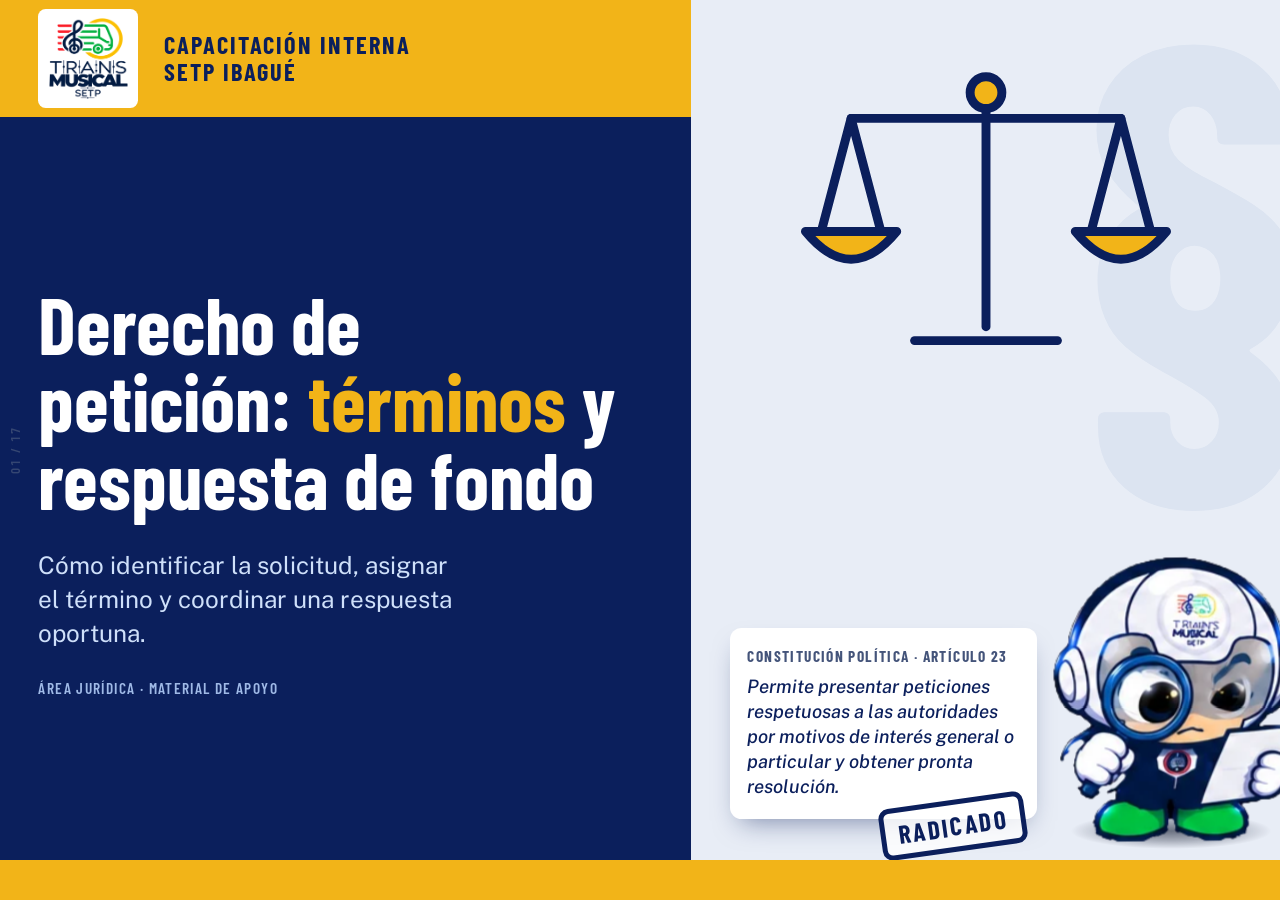
==== commit f199c330: "Presentacion lineal con tema juridico, sin barra inferior; PIN oculto; sin mini SETPI - Portada juri" ====
--- a/capacitacion.html
+++ b/capacitacion.html
@@ -169,412 +169,205 @@
 .p-oro{background:#F6B91D;} .p-plata{background:#C9D1DC;} .p-bronce{background:#D58A4A;}
 </style>
 <style>
-/* ===================== LA RUTA DEL SETP: presentación interactiva (calle del SETP de día) ===================== */
+/* ===================== Presentación lineal: Derecho de petición (SETP · Jurídica) ===================== */
 :root{
-  --s-navy:#0B1F5C; --s-blue:#2A5BA0; --s-yellow:#F2B418; --s-yellow-d:#8A5F00; --s-pink:#0B1F5C; --s-green:#2E8B57; --s-red:#B83A2E;
-  --s-ink:#0D1730; --s-mut:#44547A; --s-line:#D3DEEF; --s-paper:#fff;
-  --t10:#3E6BAE; --t15:#254A8C; --t30:#0B1F5C;
+  --s-navy:#0B1F5C; --s-blue:#2A5BA0; --s-yellow:#F2B418; --s-yellow-d:#8A5F00;
+  --s-ink:#0D1730; --s-mut:#44547A; --s-line:#D3DEEF; --s-paper:#fff; --s-fondo:#EEF2F8;
   --ease:cubic-bezier(.23,1,.32,1);
   --f-cond:'Barlow Condensed','Barlow',sans-serif;
 }
-.progreso{display:none;}
-.nav{background:rgba(11,31,92,.94); backdrop-filter:none; transition:opacity .3s; z-index:60;}
-.nav:not(.despierto){pointer-events:none;}
-
-/* ---------- el mundo: cielo, ciudad, avenida, acera y calle (la misma calle de la diapositiva del reto) ---------- */
+.progreso{display:none !important;}
+/* la barra de navegación sigue en el diseño (la escena del reto mide su altura) pero no se ve ni recibe clics */
+#nav{opacity:0 !important; pointer-events:none !important;} #nav *{pointer-events:none !important;}
+.slide{transition:opacity .35s ease;}
+
+/* ---------- fondo: la calle del SETP, quieta y tenue ---------- */
 #mundo{position:absolute; inset:0; z-index:0; overflow:hidden; pointer-events:none; background:linear-gradient(180deg,#EEF2F8 0%,#E3EAF4 55%,#D2DDEC 100%);}
-.mu-sol,.mu-nube{display:none;}
-.mu-sol{position:absolute; top:5vh; left:46vw; width:4.4vw; height:4.4vw; min-width:40px; min-height:40px; border-radius:50%; background:#FFF1B8; border:.5vw solid rgba(255,255,255,.55);}
-.mu-nube{position:absolute; left:0; will-change:transform; animation:muNube linear infinite; opacity:.92;}
-.mu-nube svg{display:block; width:100%; height:auto;}
-@keyframes muNube{from{transform:translateX(-26vw);} to{transform:translateX(126vw);}}
-.mu-ciudad{position:absolute; left:0; right:0; top:50vh; height:30vh; width:100%; display:block;}
-.mu-av{position:absolute; left:0; right:0; top:74.2vh; height:5vh; background:linear-gradient(180deg,#7C889D,#6B778C); border-top:.4vh solid #AEB9CB;}
-.mu-av i{position:absolute; left:0; right:0; top:2.3vh; border-top:2px dashed rgba(255,255,255,.55);}
-.mu-acera{position:absolute; left:0; right:0; top:79.2vh; height:6.4vh; background:linear-gradient(180deg,#D5DCE8,#C3CDDB); border-top:.4vh solid #EEF2F8;}
-.mu-acera::after{content:""; position:absolute; left:0; right:0; bottom:-.8vh; height:.8vh; background:#E2B13A;}
-.mu-calle{position:absolute; left:0; right:0; top:86.4vh; bottom:0; background:linear-gradient(180deg,#56627A,#444F66);}
-.mu-calle i{position:absolute; left:0; right:0; top:7vh; border-top:3px dashed rgba(255,255,255,.4);}
-.mu-veh{position:absolute; left:0; will-change:transform; animation:muPasa linear infinite;}
-.mu-veh svg{display:block; width:100%; height:auto;}
-.mu-veh.izq{animation-name:muPasaIzq;}
-.mu-veh.izq svg{transform:scaleX(-1);}
-@keyframes muPasa{from{transform:translateX(-16vw);} to{transform:translateX(112vw);}}
-@keyframes muPasaIzq{from{transform:translateX(112vw);} to{transform:translateX(-16vw);}}
-body.en-quiz #mundo *{animation-play-state:paused !important;}
-
-/* ---------- estación (diapositiva de contenido) ---------- */
-.slide.m{padding:0; display:block; background:transparent; color:var(--s-navy);}
-.m-top{position:absolute; left:3vw; right:3vw; top:3vh; height:12vh; display:flex; gap:1.2vw; align-items:stretch;}
-.m-mapa{flex:none; display:flex; align-items:center; gap:.8vw; padding:0 1.6vw; background:var(--s-yellow); color:var(--s-navy); border:0; border-radius:1.2vw; font:700 clamp(18px,1.9vw,40px)/1 var(--f-cond); letter-spacing:.06em; text-transform:uppercase; box-shadow:0 1vh 2vh -1vh rgba(11,31,92,.45); transition:transform .16s var(--ease), background-color .2s; }
-.m-mapa:active{transform:scale(.97);}
-@media (hover:hover){.m-mapa:hover{background:#FFC93C;}}
-.m-mapa svg{width:2.6vw; height:2.6vw; min-width:24px; min-height:24px;}
-.m-plate{flex:1; min-width:0; display:flex; align-items:center; gap:1.4vw; padding:0 1.8vw; background:var(--s-navy); color:#fff; border-radius:1.2vw; box-shadow:0 1vh 2vh -1vh rgba(11,31,92,.5);}
-.m-badge{flex:none; width:7.6vh; height:7.6vh; border-radius:50%; display:grid; place-items:center; background:var(--rc,#fff); color:var(--rt,var(--s-navy)); font:700 clamp(26px,3.6vh,60px)/1 var(--f-cond);}
-.m-plate h2{flex:1; min-width:0; margin:0; font:700 clamp(30px,4.4vw,96px)/1 var(--f-cond); letter-spacing:0; color:#fff; white-space:nowrap; overflow:hidden; text-overflow:ellipsis;}
-.m-ruta{flex:none; font:600 clamp(14px,1.45vw,30px)/1 var(--f-cond); letter-spacing:.08em; text-transform:uppercase; color:#BFD6F5;}
-.m-body{position:absolute; left:3vw; right:3vw; top:17.5vh; bottom:30vh; display:flex; flex-direction:column; gap:2.4vh; min-height:0;}
-
-.card2{background:var(--s-paper); border-radius:1.4vw; box-shadow:0 1.2vh 2.6vh -1.2vh rgba(11,31,92,.4); padding:2.4vh 1.8vw;}
-.btn2{display:inline-flex; align-items:center; justify-content:center; gap:.7vw; border:0; border-radius:1.1vw; padding:1.5vh 1.8vw; background:var(--s-blue); color:#fff; font:700 clamp(17px,1.8vw,38px)/1.05 var(--f-cond); letter-spacing:.05em; text-transform:uppercase; cursor:pointer; transition:transform .16s var(--ease), background-color .2s, box-shadow .2s; }
-.btn2:active{transform:scale(.97);}
-@media (hover:hover){.btn2:hover{background:#2278CC;}}
-.btn2.y{background:var(--s-yellow); color:var(--s-navy);}
-@media (hover:hover){.btn2.y:hover{background:#FFC93C;}}
-.btn2.n{background:var(--s-navy);}
-.btn2.g{background:#fff; color:var(--s-navy); box-shadow:inset 0 0 0 .3vh var(--s-line);}
-button:focus-visible,[tabindex]:focus-visible{outline:.45vh solid var(--s-yellow); outline-offset:.4vh;}
-
-/* ---------- la pantalla del bus (consejo de SETPI) y el botón de siguiente parada ---------- */
-#hud{position:fixed; left:0; right:0; bottom:0; height:0; z-index:25; pointer-events:none; opacity:0; transition:opacity .35s;}
-body.en-m #hud{opacity:1;}
-.hud-led{position:fixed; left:3vw; width:60vw; bottom:3vh; height:11vh; display:flex; align-items:center; gap:1.2vw; padding:0 1.4vw; background:#0B1F5C; border:.5vh solid #1E3470; border-radius:1.2vw; pointer-events:auto;}
-.hud-n{flex:none; width:6.4vh; height:6.4vh; border-radius:50%; display:grid; place-items:center; background:var(--s-yellow); color:var(--s-navy); font:700 clamp(20px,3.4vh,44px)/1 var(--f-cond);}
-.hud-t{flex:1; min-width:0; margin:0; color:#fff; font:600 clamp(18px,2.15vw,46px)/1.15 var(--f-cond); letter-spacing:.02em; transition:opacity .25s var(--ease), transform .25s var(--ease);}
-.hud-t.cambia{opacity:0; transform:translateY(.8vh);}
-.hud-sig{position:fixed; left:65vw; width:19vw; bottom:3vh; height:11vh; pointer-events:auto; border:0; border-radius:1.2vw; background:var(--s-yellow); color:var(--s-navy); font:700 clamp(17px,1.9vw,40px)/1.05 var(--f-cond); letter-spacing:.05em; text-transform:uppercase; cursor:pointer; transition:transform .16s var(--ease), background-color .2s;}
-.hud-sig:active{transform:scale(.97);}
-@media (hover:hover){.hud-sig:hover{background:#FFC93C;}}
+.mu-ciudad{position:absolute; left:0; right:0; top:52vh; height:30vh; width:100%; display:block;}
+.mu-av{position:absolute; left:0; right:0; top:80vh; height:4vh; background:linear-gradient(180deg,#8995AA,#77839A); border-top:.4vh solid #AEB9CB;}
+.mu-acera{position:absolute; left:0; right:0; top:84vh; height:5vh; background:linear-gradient(180deg,#D5DCE8,#C3CDDB); border-top:.4vh solid #EEF2F8;}
+.mu-acera::after{content:""; position:absolute; left:0; right:0; bottom:-.7vh; height:.7vh; background:#E2B13A;}
+.mu-calle{position:absolute; left:0; right:0; top:89.7vh; bottom:0; background:linear-gradient(180deg,#56627A,#444F66);}
+
+/* ---------- marco de cada diapositiva ---------- */
+.slide.c{padding:0; display:block; background:transparent; color:var(--s-navy);}
+.c-top{position:absolute; left:3vw; right:3vw; top:3vh; height:11.5vh;}
+.c-plate{height:100%; display:flex; align-items:center; gap:2vw; padding:0 2vw; background:var(--s-navy); color:#fff; border-radius:1.2vw; box-shadow:0 1vh 2vh -1vh rgba(11,31,92,.5); border-bottom:.9vh solid var(--s-yellow);}
+.c-plate h2{flex:1; min-width:0; margin:0; font:700 clamp(24px,4.3vw,92px)/1.2 var(--f-cond); letter-spacing:0; color:#fff; white-space:nowrap;}
+.c-kick{flex:none; max-width:20vw; text-align:right; font:600 clamp(13px,1.35vw,28px)/1.15 var(--f-cond); letter-spacing:.08em; text-transform:uppercase; color:#BFD6F5;}
+.c-body{position:absolute; left:3vw; right:3vw; top:16.5vh; bottom:22vh; display:flex; flex-direction:column; gap:2.2vh; min-height:0;}
+.lado-n{position:fixed; left:.7vw; top:50%; transform:translateY(-50%); z-index:40; font:600 clamp(12px,1vw,22px)/1 var(--f-cond); letter-spacing:.14em; color:var(--s-mut); opacity:.75; writing-mode:vertical-rl; transform:translateY(-50%) rotate(180deg); font-variant-numeric:tabular-nums; pointer-events:none;}
+.borde{position:fixed; top:0; bottom:0; width:4vw; z-index:35; cursor:pointer; background:transparent; border:0; padding:0; opacity:0; transition:opacity .2s; color:var(--s-navy); font:700 clamp(28px,3vw,60px)/1 var(--f-cond);}
+.borde:hover{opacity:.45;}
+.borde.izq{left:0;} .borde.der{right:0;}
+body.en-quiz .lado-n,body.en-quiz .borde,body.en-quiz #guia-stage{display:none;}
 #guia-stage{position:fixed; inset:0; z-index:30; pointer-events:none; overflow:visible;}
 #guia-stage .sp-cv{pointer-events:none;}
-body.en-quiz #guia-stage, body.en-quiz #hud{display:none;}
-
-/* ---------- portada ---------- */
-.slide.cv2{padding:0; display:grid; grid-template-columns:56vw minmax(0,1fr); background:var(--s-navy); color:#fff;}
-.cv2-izq{position:relative; display:flex; flex-direction:column; min-height:0; z-index:2;}
-.cv2-cab{display:flex; align-items:center; gap:2vw; height:13vh; padding:0 3vw; background:var(--s-yellow); color:var(--s-navy); font:700 clamp(17px,1.9vw,40px)/1.1 var(--f-cond); letter-spacing:.08em; text-transform:uppercase;}
-.cv2-cab .logo-tab{background:#fff; padding:1vh .8vw; border-radius:.6vw; line-height:0;}
-.cv2-cab .logo-tab img{height:9vh;}
-.cv2-cuerpo{flex:1; display:flex; flex-direction:column; justify-content:center; gap:3.4vh; padding:2vh 3vw 8vh;}
-.cv2-cuerpo h1{margin:0; font:700 clamp(46px,6.2vw,132px)/.98 var(--f-cond); letter-spacing:0; color:#fff;}
-.cv2-cuerpo h1 em{font-style:normal; color:var(--s-yellow);}
-.cv2-cuerpo p{margin:0; font-size:clamp(19px,1.9vw,42px); line-height:1.4; color:#CFE0FA; max-width:28ch;}
-.cv2-cuerpo .btn2{align-self:flex-start; padding:2.2vh 2.6vw; font-size:clamp(22px,2.4vw,52px);}
-.cv2-cuerpo small{font:600 clamp(14px,1.2vw,26px)/1 var(--f-cond); letter-spacing:.09em; text-transform:uppercase; color:#9FB9E6;}
-.cv2-foto{position:relative; overflow:hidden;}
-.cv2-foto img{position:absolute; inset:0; width:100%; height:100%; object-fit:cover; object-position:50% 16%;}
-.cv2-foto.sem img{object-position:50% 38%;}
-.cv2-franja{position:absolute; left:0; right:0; bottom:0; height:5vh; background:#F2B418; z-index:3;}
-body.en-cover #hud{opacity:0;}
-
-/* ---------- objetivo ---------- */
-.obj{flex:1; display:grid; grid-template-columns:repeat(3,1fr); gap:1.6vw; min-height:0;}
-.obj-c{position:relative; text-align:left; border:0; background:#fff; border-radius:1.4vw; padding:2.6vh 1.8vw; display:flex; flex-direction:column; gap:1.2vh; cursor:pointer; box-shadow:0 1.2vh 2.6vh -1.2vh rgba(11,31,92,.4); transition:transform .3s var(--ease), background-color .25s; overflow:hidden; color:var(--s-navy);}
-.obj-c:active{transform:scale(.985);}
-.obj-n{width:9vh; height:9vh; border-radius:50%; display:grid; place-items:center; background:var(--s-navy); color:#fff; font:700 clamp(32px,5vh,76px)/1 var(--f-cond);}
-.obj-c h3{margin:0; font:700 clamp(34px,4.2vw,90px)/1 var(--f-cond); color:var(--s-navy);}
-.obj-c p{margin:0; font-size:clamp(17px,1.65vw,36px); line-height:1.4; color:var(--s-mut); max-height:0; opacity:0; transition:max-height .45s var(--ease), opacity .3s var(--ease);}
-.obj-c.on p{max-height:22vh; opacity:1;}
-.obj-c.on{transform:translateY(-1.2vh); background:#F4F7FC; box-shadow:0 1.6vh 2.8vh -1.2vh rgba(11,31,92,.45), inset 0 0 0 .4vh var(--s-navy);}
-.obj-c::after{content:"Toca para ver"; margin-top:auto; font:600 clamp(13px,1.15vw,24px)/1 var(--f-cond); letter-spacing:.09em; text-transform:uppercase; color:var(--s-blue); transition:opacity .2s;}
-.obj-c.on::after{opacity:0;}
-.led2{display:flex; align-items:center; gap:1.4vw; background:var(--s-navy); color:#fff; border-radius:1.2vw; padding:2.2vh 1.8vw;}
-.led2 b{flex:none; font:700 clamp(15px,1.45vw,31px)/1 var(--f-cond); letter-spacing:.08em; text-transform:uppercase; background:var(--s-yellow); color:var(--s-navy); padding:.8vh 1vw; border-radius:.4vw;}
-.led2 p{margin:0; font:600 clamp(20px,2.2vw,48px)/1.15 var(--f-cond); color:#fff;}
-
-/* ---------- mapa de la ruta ---------- */
-.mapa-svg{width:100%; height:100%; display:block; overflow:visible;}
-.mp-lin{fill:none; stroke-width:15; stroke-linecap:round;}
-.mp-nom{font:700 28px var(--f-cond); letter-spacing:.06em; text-transform:uppercase;}
-.mp-et{font:700 26px var(--f-cond); fill:var(--s-navy); text-anchor:middle; pointer-events:none;}
-.mp-est{cursor:pointer; outline:none;}
-.mp-est .anillo{transform-box:fill-box; transform-origin:center; transition:transform .25s var(--ease);}
-@media (hover:hover){.mp-est:hover .anillo{transform:scale(1.18);}}
-.mp-est:focus-visible .anillo{stroke:var(--s-pink);}
-.mp-est:active .anillo{transform:scale(1.04);}
-.mp-ping{transform-box:fill-box; transform-origin:center; animation:mpPing 1.8s var(--ease) infinite; fill:none; stroke-width:5;}
-@keyframes mpPing{from{transform:scale(1); opacity:.9;} to{transform:scale(1.9); opacity:0;}}
-.mp-term{fill:var(--s-navy);}
-.mp-term-t{font:700 38px var(--f-cond); letter-spacing:.1em; fill:var(--s-navy); text-anchor:middle;}
-.mp-et.b{fill:#fff;}
-.mapa-cont{position:absolute; right:0; top:-1vh; font:600 clamp(14px,1.4vw,30px)/1 var(--f-cond); letter-spacing:.08em; text-transform:uppercase; color:var(--s-navy); background:#fff; padding:1vh 1.2vw; border-radius:.8vw; box-shadow:0 1vh 2vh -1vh rgba(11,31,92,.4);}
-.m-body.mp{position:absolute;}
-
-/* ---------- ¿Qué es? : sello de radicado ---------- */
-.fund{flex:1; display:grid; grid-template-columns:1fr 1.15fr; gap:1.8vw; min-height:0;}
-.fund-q{display:flex; flex-direction:column; gap:1.6vh;}
-.fund-q .tag{align-self:flex-start; font:700 clamp(15px,1.5vw,32px)/1 var(--f-cond); letter-spacing:.07em; text-transform:uppercase; background:var(--s-navy); color:#fff; padding:.9vh 1.1vw; border-radius:.5vw;}
-.fund-q p{margin:0; font:600 clamp(22px,2.5vw,56px)/1.25 'Public Sans',sans-serif; color:var(--s-navy);}
-.fund-q p mark{background:#F6E2A6; color:inherit; padding:0 .2em; border-radius:.3em;}
-.fund-s{display:flex; flex-direction:column; gap:1.6vh; min-height:0;}
-.fund-tabs{display:flex; gap:.7vw; flex-wrap:wrap;}
-.fund-tabs button{border:0; border-radius:.9vw; padding:1vh 1.2vw; background:#E4EEFB; color:var(--s-navy); font:700 clamp(15px,1.55vw,34px)/1 var(--f-cond); letter-spacing:.04em; text-transform:uppercase; cursor:pointer; transition:transform .16s var(--ease), background-color .2s;}
-.fund-tabs button:active{transform:scale(.96);}
-.fund-tabs button.on{background:var(--s-blue); color:#fff;}
-.carta{position:relative; flex:1; min-height:0; background:#fff; border-radius:1.2vw; box-shadow:0 1.2vh 2.6vh -1.2vh rgba(11,31,92,.45); padding:2.4vh 2vw; display:flex; flex-direction:column; gap:1.2vh; overflow:hidden;}
-.carta-t{font:700 clamp(24px,2.7vw,58px)/1 var(--f-cond); letter-spacing:.05em; text-transform:uppercase; color:var(--s-navy);}
-.carta-c{margin:0; font-size:clamp(16px,1.6vw,34px); line-height:1.4; color:var(--s-mut);}
-.carta .btn2{align-self:flex-start; margin-top:auto;}
-.sello{position:absolute; right:3%; top:14%; padding:1.2vh 1.4vw; border:.7vh solid var(--s-navy); border-radius:1vw; color:var(--s-navy); font:700 clamp(22px,2.7vw,58px)/1 var(--f-cond); letter-spacing:.06em; text-transform:uppercase; text-align:center; transform:rotate(-9deg) scale(2.4); opacity:0; pointer-events:none; background:rgba(255,255,255,.55);}
-.sello small{display:block; font-size:.5em; letter-spacing:.1em; margin-top:.5vh;}
-.carta.sella .sello{animation:selloKF .5s var(--ease) forwards;}
-.carta.sella{animation:cartaKF .5s var(--ease);}
-@keyframes selloKF{0%{opacity:0; transform:rotate(-20deg) scale(2.4);} 60%{opacity:1; transform:rotate(-8deg) scale(.96);} 100%{opacity:1; transform:rotate(-9deg) scale(1);}}
-@keyframes cartaKF{0%,40%{transform:translateY(0);} 55%{transform:translateY(.6vh);} 100%{transform:translateY(0);}}
-
-/* ---------- simulador de plazo ---------- */
-.sim{flex:1; display:grid; grid-template-columns:1.25fr .75fr; grid-template-rows:minmax(0,1fr) auto; gap:1.8vw; min-height:0;}
-.sim-izq{display:flex; flex-direction:column; justify-content:space-between; gap:1.6vh;}
-.sim-tipos{display:grid; grid-template-columns:repeat(3,1fr); gap:1vw;}
-.sim-tipos button{display:flex; flex-direction:column; align-items:flex-start; gap:.8vh; padding:1.6vh 1.1vw; border:0; border-radius:1.1vw; background:#EEF4FC; color:var(--s-navy); cursor:pointer; text-align:left; transition:transform .16s var(--ease), background-color .2s, box-shadow .2s;}
-.sim-tipos button:active{transform:scale(.97);}
-.sim-tipos b{font:700 clamp(32px,4.4vw,92px)/.9 var(--f-cond);}
-.sim-tipos span{font:600 clamp(14px,1.4vw,30px)/1.15 'Public Sans',sans-serif;}
-.sim-tipos button.on{color:#fff;}
-.sim-tipos button[data-d="10"].on{background:var(--t10);} .sim-tipos button[data-d="15"].on{background:var(--t15);} .sim-tipos button[data-d="30"].on{background:var(--t30);}
-.sim-opt{display:flex; align-items:center; gap:1vw; font:600 clamp(17px,1.7vw,36px)/1.2 'Public Sans',sans-serif; cursor:pointer;}
-.sim-opt input{width:3.2vh; height:3.2vh; accent-color:var(--s-blue);}
-.sim-sl{display:flex; align-items:center; gap:1.2vw;}
-.sim-sl>span{flex:none; font:600 clamp(15px,1.5vw,32px)/1.1 'Public Sans',sans-serif; color:var(--s-mut); max-width:11ch;}
-.sim-sl output{flex:none; min-width:2.2em; text-align:center; font:700 clamp(34px,4.4vw,92px)/1 var(--f-cond); color:var(--s-navy);}
-.sim-sl input[type=range]{flex:1; min-width:0; height:5vh; accent-color:var(--s-blue);}
-.sim-der{display:flex; align-items:center; gap:1.6vw;}
-.sem{flex:none; display:flex; flex-direction:column; gap:1.2vh; padding:1.4vh .9vw; background:#10161F; border-radius:1.1vw;}
-.sem i{display:block; width:6.2vh; height:6.2vh; border-radius:50%; background:#2A3342; transition:background-color .25s var(--ease), transform .3s var(--ease);}
-.sem[data-e="v"] i:nth-child(3){background:#2FD07D; transform:scale(1.08);}
-.sem[data-e="a"] i:nth-child(2){background:#FFC21A; transform:scale(1.08);}
-.sem[data-e="r"] i:nth-child(1){background:#F25A4A; transform:scale(1.08);}
-.sim-txt{display:flex; flex-direction:column; gap:.6vh; min-width:0;}
-.sim-txt b{font:700 clamp(30px,3.6vw,78px)/1 var(--f-cond); color:var(--s-navy);}
-.sim-txt span{font:600 clamp(15px,1.5vw,32px)/1.2 'Public Sans',sans-serif; color:var(--s-mut);}
-.sim-txt em{font-style:normal; align-self:flex-start; font:700 clamp(15px,1.5vw,32px)/1 var(--f-cond); letter-spacing:.07em; text-transform:uppercase; padding:.8vh 1vw; border-radius:.5vw; background:#D9F0E2; color:#17603A; transition:background-color .25s, color .25s;}
-.sim-der[data-e="a"] em{background:#FBEBB8; color:#6B4A00;} .sim-der[data-e="r"] em{background:#FADFDC; color:#8B2A24;}
-.sim-bar{grid-column:1/-1; padding:2vh 1.8vw 1.6vh;}
-.sim-reg{position:relative; height:5.4vh; background:#E4EEFB; border-radius:1vh; overflow:visible;}
-.sim-fill{position:absolute; left:0; top:0; bottom:0; width:0; border-radius:1vh; background:var(--s-blue); transition:width .35s var(--ease), background-color .25s;}
-.sim-reg[data-e="a"] .sim-fill{background:#E6A800;} .sim-reg[data-e="r"] .sim-fill{background:var(--s-red);}
-.sim-marca{position:absolute; top:100%; font:600 clamp(12px,1.1vw,24px)/1 var(--f-cond); letter-spacing:.06em; color:var(--s-mut); transform:translateX(-50%); padding-top:.5vh; font-variant-numeric:tabular-nums;}
-.sim-marca::before{content:""; position:absolute; left:50%; top:-5.4vh; height:5.4vh; border-left:1px solid rgba(11,31,92,.18);}
-.sim-nota{margin:3.8vh 0 0; font-size:clamp(12px,1.05vw,22px); color:var(--s-mut);}
-
-/* ---------- clasificador (buses 10 / 15 / 30) ---------- */
-.cls{flex:1; display:grid; grid-template-rows:minmax(0,1fr) auto; gap:1.8vh; min-height:0; position:relative;}
-.cls-carta{position:relative; display:flex; flex-direction:column; justify-content:center; gap:1.4vh; background:#fff; border-radius:1.4vw; box-shadow:0 1.2vh 2.6vh -1.2vh rgba(11,31,92,.4); padding:2.2vh 2vw; overflow:hidden; animation:cartaEntra .45s var(--ease);}
-@keyframes cartaEntra{from{opacity:0; transform:translateX(-4vw) rotate(-2deg);} to{opacity:1; transform:none;}}
-.cls-carta.sale{transition:transform .5s var(--ease), opacity .4s var(--ease); opacity:0;}
-.cls-carta.mal{animation:malKF .4s var(--ease);}
-@keyframes malKF{0%,100%{transform:translateX(0);} 20%{transform:translateX(-1vw);} 45%{transform:translateX(.9vw);} 70%{transform:translateX(-.5vw);}}
-.cls-n{position:absolute; right:1.4vw; top:1.4vh; font:700 clamp(15px,1.5vw,32px)/1 var(--f-cond); letter-spacing:.08em; color:var(--s-mut);}
-.cls-t{margin:0; font:600 clamp(24px,3vw,66px)/1.25 'Public Sans',sans-serif; color:var(--s-navy); max-width:46ch;}
-.cls-fb{min-height:5.6vh; font:600 clamp(17px,1.75vw,38px)/1.3 'Public Sans',sans-serif; color:var(--s-mut);}
-.cls-fb.bien{color:#17603A;} .cls-fb.mal{color:#8B2A24;}
-.cls-buses{display:grid; gap:1.2vw;}
-.cls-bus{position:relative; display:flex; align-items:center; gap:1vw; border:0; border-radius:1.8vw 1.8vw 1vw 1vw; padding:1.4vh 1.2vw; background:var(--bc); color:var(--bt,#fff); text-align:left; cursor:pointer; box-shadow:0 1.2vh 2vh -1vh rgba(11,31,92,.5); transition:transform .18s var(--ease); }
-.cls-bus:active{transform:scale(.97);}
-@media (hover:hover){.cls-bus:hover{transform:translateY(-.8vh);}}
-.cls-bus::after{content:""; position:absolute; left:8%; right:8%; bottom:-.6vh; height:.9vh; border-radius:.5vh; background:rgba(11,31,92,.35);}
-.cls-bus b{flex:none; display:grid; place-items:center; min-width:5.4vw; height:7.4vh; background:#fff; color:var(--s-navy); border-radius:.7vw; font:700 clamp(30px,3.6vw,76px)/1 var(--f-cond);}
-.cls-bus span{font:700 clamp(16px,1.6vw,34px)/1.1 var(--f-cond); letter-spacing:.03em; text-transform:uppercase;}
-.cls-bus.ok{animation:busOk .5s var(--ease);} .cls-bus.no{animation:malKF .4s var(--ease); outline:.6vh solid var(--s-red);} .cls-bus.pista{animation:pista 1s var(--ease) 2;}
-@keyframes busOk{0%{transform:translateY(0);} 35%{transform:translateY(-1.6vh);} 100%{transform:translateY(0);}}
-@keyframes pista{0%,100%{transform:translateY(0);} 50%{transform:translateY(-1.2vh);}}
-.cls-fin{display:flex; flex-direction:column; align-items:flex-start; justify-content:center; gap:1.8vh; background:#fff; border-radius:1.4vw; padding:2.4vh 2vw; box-shadow:0 1.2vh 2.6vh -1.2vh rgba(11,31,92,.4); animation:cartaEntra .5s var(--ease);}
-.cls-fin h3{margin:0; font:700 clamp(36px,4.8vw,100px)/1 var(--f-cond); color:var(--s-navy);}
-.cls-fin p{margin:0; font:600 clamp(18px,1.9vw,40px)/1.3 'Public Sans',sans-serif; color:var(--s-mut);}
-
-/* ---------- respuesta de fondo ---------- */
-.fondo{flex:1; display:grid; grid-template-columns:.9fr 1.3fr; gap:1.8vw; min-height:0;}
-.fondo-q{display:flex; flex-direction:column; gap:1.4vh;}
-.fondo-q button{display:flex; align-items:center; gap:1vw; border:0; border-radius:1.1vw; padding:1.5vh 1.2vw; background:#fff; color:var(--s-navy); font:700 clamp(20px,2.2vw,48px)/1.1 var(--f-cond); letter-spacing:.03em; text-align:left; cursor:pointer; box-shadow:0 1vh 2vh -1vh rgba(11,31,92,.4); transition:transform .16s var(--ease), background-color .2s;}
-.fondo-q button:active{transform:scale(.97);}
-.fondo-q button b{flex:none; width:6vh; height:6vh; border-radius:50%; display:grid; place-items:center; background:var(--s-blue); color:#fff; font-size:.9em;}
-.fondo-q button.on{background:var(--s-navy); color:#fff;} .fondo-q button.on b{background:var(--s-yellow); color:var(--s-navy);}
-.fondo-def{margin:0; font:600 clamp(17px,1.65vw,36px)/1.35 'Public Sans',sans-serif; color:var(--s-navy); background:#FFF6D8; border-radius:1.1vw; padding:1.6vh 1.3vw; min-height:9vh;}
-.fondo-r{display:flex; flex-direction:column; gap:1.4vh; min-height:0;}
-.fondo-p{margin:0; font:700 clamp(20px,2.2vw,48px)/1.2 var(--f-cond); letter-spacing:.02em; background:var(--s-navy); color:#fff; border-radius:1.1vw; padding:1.4vh 1.4vw;}
-.fondo-op{flex:1; min-height:0; display:grid; grid-template-columns:1fr 1fr; gap:1.2vw;}
-.fondo-op button{position:relative; border:0; border-radius:1.2vw; background:#fff; padding:1.8vh 1.3vw; text-align:left; font:italic 500 clamp(16px,1.65vw,36px)/1.35 'Public Sans',sans-serif; color:var(--s-navy); cursor:pointer; box-shadow:0 1.2vh 2.2vh -1vh rgba(11,31,92,.4); transition:transform .18s var(--ease), background-color .2s;}
-.fondo-op button:active{transform:scale(.98);}
-.fondo-op button.ok{background:#D9F0E2;} .fondo-op button.no{background:#FADFDC; animation:malKF .4s var(--ease);}
-.fondo-op button em{display:block; margin-top:1vh; font:700 clamp(15px,1.5vw,32px)/1.2 var(--f-cond); letter-spacing:.05em; text-transform:uppercase; font-style:normal;}
-.fondo-fb{margin:0; min-height:5vh; font:600 clamp(16px,1.55vw,33px)/1.3 'Public Sans',sans-serif; color:var(--s-navy);}
-
-/* ---------- ampliación ---------- */
-.amp{flex:1; display:grid; grid-template-columns:1fr 1.1fr; gap:1.8vw; min-height:0;}
-.amp-c{display:flex; flex-direction:column; gap:1.3vh;}
-.amp-c button{flex:1; display:flex; align-items:center; gap:1.1vw; border:0; border-radius:1.1vw; padding:1vh 1.2vw; background:#fff; color:var(--s-navy); text-align:left; font:600 clamp(17px,1.7vw,37px)/1.25 'Public Sans',sans-serif; cursor:pointer; box-shadow:0 1vh 2vh -1vh rgba(11,31,92,.4); transition:transform .16s var(--ease), background-color .2s;}
-.amp-c button:active{transform:scale(.98);}
-.amp-c button i{flex:none; width:5vh; height:5vh; border-radius:1vh; border:.5vh solid var(--s-line); display:grid; place-items:center; background:#fff; transition:background-color .2s, border-color .2s;}
-.amp-c button i svg{width:70%; height:70%; opacity:0; transform:scale(.6); transition:opacity .2s, transform .25s var(--ease);}
-.amp-c button.on{background:#EAF7EF;} .amp-c button.on i{background:var(--s-green); border-color:var(--s-green);} .amp-c button.on i svg{opacity:1; transform:none;}
-.amp-r{display:flex; flex-direction:column; gap:1.4vh; min-height:0;}
-.amp-b{flex:1; display:flex; flex-direction:column; justify-content:space-around; gap:1vh;}
-.amp-f{display:grid; grid-template-columns:5.6vw minmax(0,1fr); gap:1vw; align-items:center;}
-.amp-f .ins2{display:grid; place-items:center; height:7.4vh; border-radius:.8vw; color:#fff; font:700 clamp(28px,3.2vw,68px)/1 var(--f-cond);}
-.amp-pista{position:relative; height:7.4vh; background:#E4EEFB; border-radius:.8vw; overflow:hidden;}
-.amp-pista .b1,.amp-pista .b2{position:absolute; top:0; bottom:0; display:flex; align-items:center; padding:0 .8vw; font:700 clamp(15px,1.5vw,32px)/1 var(--f-cond); white-space:nowrap;}
-.amp-pista .b1{left:0; color:#fff;}
-.amp-pista .b2{border:.4vh dashed currentColor; border-left:0; background:transparent; opacity:.35; transition:opacity .4s var(--ease), background-color .3s;}
-.amp.listo .amp-pista .b2{opacity:1; background:rgba(255,255,255,.55);}
-.amp-v{display:flex; align-items:center; gap:1.2vw; border-radius:1.2vw; padding:1.6vh 1.4vw; background:#FBEBB8; color:#5E4300; font:700 clamp(20px,2.2vw,48px)/1.1 var(--f-cond); letter-spacing:.03em; transition:background-color .3s, color .3s;}
-.amp.listo .amp-v{background:#D9F0E2; color:#17603A;}
+
+/* ---------- animación automática, paso a paso ---------- */
+.a{opacity:0; transform:translateY(1.8vh);}
+.slide.activa .a{animation:aKF .75s var(--ease) both; animation-delay:calc(.35s + var(--i, 0) * var(--paso, 1s));}
+.slide.final .a{animation:none; opacity:1; transform:none;}
+@keyframes aKF{from{opacity:0; transform:translateY(1.8vh);} to{opacity:1; transform:none;}}
+@keyframes barKF{from{transform:scaleX(0);} to{transform:none;}}
+@keyframes sellaKF{0%{opacity:0; transform:rotate(-16deg) scale(2.2);} 60%{opacity:1; transform:rotate(-7deg) scale(.96);} 100%{opacity:1; transform:rotate(-8deg) scale(1);}}
+@media (prefers-reduced-motion:reduce){.a{opacity:1; transform:none;} .slide.activa .a,.barra,.dd,.bus-run,.cv3 *{animation:none !important;}}
+
+.card3{background:var(--s-paper); border-radius:1.4vw; box-shadow:0 1.2vh 2.6vh -1.2vh rgba(11,31,92,.4); padding:2.4vh 1.8vw;}
+.tag3{display:inline-block; align-self:flex-start; font:700 clamp(14px,1.4vw,30px)/1 var(--f-cond); letter-spacing:.08em; text-transform:uppercase; background:var(--s-navy); color:#fff; padding:.9vh 1.1vw; border-radius:.5vw;}
+.tx3{margin:0; font:500 clamp(18px,1.75vw,38px)/1.38 'Public Sans',sans-serif; color:var(--s-ink);}
+.tx3 b{font-weight:700; color:var(--s-navy);}
+.tx3.m{color:var(--s-mut);}
+.ej3{margin:0; background:#EFF3FA; border-radius:.6vw; padding:1.2vh 1vw; font:italic 500 clamp(16px,1.55vw,34px)/1.35 'Public Sans',sans-serif; color:var(--s-navy);}
+.idea{display:flex; align-items:center; gap:1.4vw; background:var(--s-navy); color:#fff; border-radius:1.2vw; padding:2vh 1.8vw;}
+.idea b{flex:none; font:700 clamp(14px,1.4vw,30px)/1 var(--f-cond); letter-spacing:.08em; text-transform:uppercase; background:var(--s-yellow); color:var(--s-navy); padding:.9vh 1vw; border-radius:.4vw;}
+.idea p{margin:0; font:600 clamp(20px,2.15vw,46px)/1.2 var(--f-cond); color:#fff;}
+.nota3{margin:0; font:500 clamp(14px,1.45vw,31px)/1.4 'Public Sans',sans-serif; color:var(--s-mut);}
+
+/* ---------- columnas ---------- */
+.g2{flex:1; min-height:0; display:grid; grid-template-columns:1fr 1fr; gap:1.8vw;}
+.g3{flex:1; min-height:0; display:grid; grid-template-columns:repeat(3,1fr); gap:1.6vw;}
+.col3{display:flex; flex-direction:column; gap:1.4vh;}
+.num3{width:8.4vh; height:8.4vh; border-radius:50%; display:grid; place-items:center; background:var(--s-navy); color:#fff; font:700 clamp(30px,4.6vh,70px)/1 var(--f-cond);}
+.h3x{margin:0; font:700 clamp(30px,3.6vw,78px)/1 var(--f-cond); color:var(--s-navy);}
+
+/* ---------- los tres términos ---------- */
+.terms{flex:1; min-height:0; display:flex; flex-direction:column; justify-content:space-around; gap:1.6vh;}
+.term{display:grid; grid-template-columns:7vw minmax(0,1fr); gap:1.6vw; align-items:center;}
+.term .n{height:8.6vh; display:grid; place-items:center; background:var(--s-navy); color:#fff; border-radius:.8vw; font:700 clamp(32px,4.6vh,76px)/1 var(--f-cond);}
+.term .pista{background:#E4EBF6; border-radius:.8vw; height:8.6vh; position:relative; overflow:hidden;}
+.term .barra{position:absolute; left:0; top:0; bottom:0; display:flex; align-items:center; padding:0 1.4vw; background:var(--s-blue); color:#fff; font:700 clamp(18px,2vw,44px)/1 var(--f-cond); letter-spacing:.03em; transform:scaleX(0); transform-origin:left center; white-space:nowrap;}
+.slide.activa .term .barra{animation:barKF 1.1s var(--ease) both; animation-delay:calc(.6s + var(--i) * 1s);}
+.slide.final .term .barra{animation:none; transform:none;}
+.term .t{margin-top:.8vh;}
+.term .t p{margin:0; font:500 clamp(16px,1.6vw,34px)/1.3 'Public Sans',sans-serif; color:var(--s-mut);}
+.term.x1 .barra{width:33.3%;} .term.x2 .barra{width:50%; background:#1F4A8A;} .term.x3 .barra{width:100%; background:var(--s-navy);}
+
+/* ---------- caso práctico ---------- */
+.casos{flex:1; min-height:0; display:flex; flex-direction:column; gap:1vh;}
+.caso{display:grid; grid-template-columns:5vh minmax(0,1.5fr) auto minmax(0,1fr); gap:1.2vw; align-items:center; background:#fff; border-radius:1vw; padding:0 1.2vw; flex:1; box-shadow:0 .8vh 1.8vh -1vh rgba(11,31,92,.35);}
+.caso b.n{width:4.4vh; height:4.4vh; border-radius:50%; display:grid; place-items:center; background:var(--s-fondo); border:2px solid var(--s-line); color:var(--s-mut); font:700 clamp(15px,1.5vw,32px)/1 var(--f-cond);}
+.caso .q{font:600 clamp(17px,1.7vw,36px)/1.2 'Public Sans',sans-serif; color:var(--s-ink);}
+.caso .d{font:700 clamp(22px,2.4vw,52px)/1 var(--f-cond); color:#fff; background:var(--s-blue); padding:.8vh 1.1vw; border-radius:.6vw; opacity:0;}
+.slide.activa .caso .d{animation:aKF .6s var(--ease) both; animation-delay:calc(.35s + var(--i) * 1.6s + .8s);}
+.slide.final .caso .d{animation:none; opacity:1;}
+.caso .w{font:500 clamp(14px,1.35vw,29px)/1.25 'Public Sans',sans-serif; color:var(--s-mut);}
+
+/* ---------- ampliación y plazos ---------- */
+.amp3{flex:1; min-height:0; display:grid; grid-template-columns:1.1fr 1fr; gap:1.8vw;}
+.conds{display:flex; flex-direction:column; gap:1.2vh; justify-content:space-between;}
+.cond{display:flex; align-items:center; gap:1.1vw; background:#fff; border-radius:1vw; padding:1.2vh 1.2vw; flex:1; box-shadow:0 .8vh 1.8vh -1vh rgba(11,31,92,.35);}
+.cond b{flex:none; width:5.6vh; height:5.6vh; border-radius:50%; display:grid; place-items:center; background:var(--s-navy); color:#fff; font:700 clamp(20px,2.6vh,40px)/1 var(--f-cond);}
+.cond p{margin:0; font:600 clamp(17px,1.65vw,36px)/1.25 'Public Sans',sans-serif; color:var(--s-ink);}
+.vis-amp{display:flex; flex-direction:column; justify-content:center; gap:2vh;}
+.vis-amp .pista{position:relative; height:9vh; background:#E4EBF6; border-radius:.8vw; overflow:hidden;}
+.vis-amp .b1,.vis-amp .b2{position:absolute; top:0; bottom:0; display:flex; align-items:center; padding:0 1.2vw; font:700 clamp(18px,2vw,44px)/1 var(--f-cond); white-space:nowrap;}
+.vis-amp .b1{left:0; width:50%; background:var(--s-blue); color:#fff; transform:scaleX(0); transform-origin:left center;}
+.vis-amp .b2{left:50%; width:50%; border:.5vh dashed var(--s-navy); border-left:0; color:var(--s-navy); opacity:0;}
+.slide.activa .vis-amp .b1{animation:barKF 1s var(--ease) both; animation-delay:calc(.35s + 5 * 1s);}
+.slide.activa .vis-amp .b2{animation:aKF .8s var(--ease) both; animation-delay:calc(.35s + 6 * 1s);}
+.slide.final .vis-amp .b1{animation:none; transform:none;} .slide.final .vis-amp .b2{animation:none; opacity:1;}
+.vis-amp .eje{display:flex; justify-content:space-between; font:600 clamp(13px,1.2vw,26px)/1 var(--f-cond); letter-spacing:.06em; color:var(--s-mut);}
 
 /* ---------- documentos: 10 días + 3 de entrega ---------- */
-.doc{flex:1; display:flex; flex-direction:column; gap:2vh; min-height:0;}
-.doc-pista{flex:1; position:relative; background:#fff; border-radius:1.4vw; box-shadow:0 1.2vh 2.6vh -1.2vh rgba(11,31,92,.4); padding:2.2vh 1.6vw; display:flex; flex-direction:column; justify-content:center; gap:2vh;}
-.doc-dias{display:grid; grid-template-columns:repeat(13,1fr); gap:.5vw;}
-.doc-dias i{display:grid; place-items:center; height:9vh; border-radius:.8vw; background:#E4EEFB; color:var(--s-mut); font:700 clamp(18px,2.1vw,44px)/1 var(--f-cond); font-style:normal; transition:background-color .25s var(--ease), color .25s, transform .3s var(--ease);}
-.doc-dias i.on{background:var(--s-blue); color:#fff; transform:translateY(-.8vh);}
-.doc-dias i.ent{background:#FFF0C4;} .doc-dias i.ent.on{background:var(--s-yellow); color:var(--s-navy);}
-.doc-leyenda{display:grid; grid-template-columns:10fr 3fr; gap:.5vw; font:700 clamp(14px,1.4vw,30px)/1 var(--f-cond); letter-spacing:.06em; text-transform:uppercase; color:var(--s-mut);}
-.doc-leyenda span:last-child{text-align:center;}
-.doc-estado{display:flex; align-items:center; gap:1.4vw; min-height:11vh;}
-.doc-estado .sello2{flex:none; padding:1.2vh 1.4vw; border:.7vh solid var(--s-navy); border-radius:1vw; color:var(--s-navy); font:700 clamp(20px,2.4vw,52px)/1 var(--f-cond); letter-spacing:.06em; text-transform:uppercase; transform:rotate(-5deg) scale(1.8); opacity:0;}
-.doc-estado .sello2.on{animation:sello2KF .5s var(--ease) forwards;}
-@keyframes sello2KF{0%{opacity:0; transform:rotate(-14deg) scale(2.2);} 60%{opacity:1; transform:rotate(-4deg) scale(.96);} 100%{opacity:1; transform:rotate(-5deg) scale(1);}}
-.doc-estado p{margin:0; font:600 clamp(18px,1.9vw,40px)/1.3 'Public Sans',sans-serif; color:var(--s-navy);}
-.doc-acc{display:flex; gap:1vw; align-items:center;}
-.doc-acc .chip-reserva{margin-left:auto; font:600 clamp(15px,1.5vw,32px)/1.25 'Public Sans',sans-serif; background:#FFF6D8; color:#5E4300; border-radius:1vw; padding:1.2vh 1.2vw; max-width:46ch;}
-
-/* ---------- recursos ---------- */
-.rec{flex:1; display:grid; grid-template-columns:1fr 1.1fr; gap:1.8vw; min-height:0;}
-.rec-q{display:flex; flex-direction:column; gap:1.4vh;}
-.rec-q button{flex:1; display:flex; align-items:center; gap:1.2vw; border:0; border-radius:1.2vw; padding:1.2vh 1.3vw; background:#fff; color:var(--s-navy); text-align:left; font:600 clamp(18px,1.85vw,40px)/1.25 'Public Sans',sans-serif; cursor:pointer; box-shadow:0 1vh 2vh -1vh rgba(11,31,92,.4); transition:transform .16s var(--ease), background-color .2s;}
-.rec-q button:active{transform:scale(.98);}
-.rec-q button b{flex:none; width:6.4vh; height:6.4vh; border-radius:50%; display:grid; place-items:center; background:var(--s-blue); color:#fff; font:700 clamp(22px,2.4vw,50px)/1 var(--f-cond);}
-.rec-q button.on{background:var(--s-navy); color:#fff;} .rec-q button.on b{background:var(--s-yellow); color:var(--s-navy);}
-.rec-r{position:relative; display:flex; flex-direction:column; justify-content:center; gap:1.8vh; background:#fff; border-radius:1.4vw; padding:2.4vh 2vw; box-shadow:0 1.2vh 2.6vh -1.2vh rgba(11,31,92,.4); min-height:0;}
-.rec-r .vacio{font:600 clamp(20px,2.1vw,46px)/1.3 'Public Sans',sans-serif; color:var(--s-mut);}
-.rec-tag{align-self:flex-start; font:700 clamp(30px,3.8vw,80px)/1 var(--f-cond); letter-spacing:.04em; text-transform:uppercase; padding:1vh 1.4vw; border-radius:.8vw; color:#fff; animation:cartaEntra .4s var(--ease);}
-.rec-txt{margin:0; font:600 clamp(20px,2.1vw,46px)/1.3 'Public Sans',sans-serif; color:var(--s-navy); animation:cartaEntra .4s var(--ease);}
-
-/* ---------- tutelas ---------- */
-.tut{flex:1; display:grid; grid-template-columns:1fr 1fr; gap:1.8vw; min-height:0;}
-.mito{display:flex; flex-direction:column; justify-content:center; gap:1.6vh; background:#fff; border-radius:1.4vw; padding:2.4vh 2vw; box-shadow:0 1.2vh 2.6vh -1.2vh rgba(11,31,92,.4); position:relative; overflow:hidden;}
-.mito q{display:block; font:700 clamp(28px,3.4vw,74px)/1.1 var(--f-cond); color:var(--s-navy); quotes:"«" "»";}
-.mito p{margin:0; font:600 clamp(18px,1.8vw,38px)/1.35 'Public Sans',sans-serif; color:var(--s-mut); min-height:12vh;}
-.mito .sello3{position:absolute; right:2vw; top:2vh; padding:1vh 1.4vw; border:.7vh solid var(--s-red); border-radius:1vw; color:var(--s-red); font:700 clamp(28px,3.2vw,70px)/1 var(--f-cond); letter-spacing:.08em; transform:rotate(-8deg) scale(2.2); opacity:0; pointer-events:none;}
-.mito.revela .sello3{animation:selloKF .5s var(--ease) forwards;}
-.tut-d{display:flex; flex-direction:column; gap:1.6vh; min-height:0;}
-.tut-ruta{position:relative; flex:1; background:#fff; border-radius:1.4vw; box-shadow:0 1.2vh 2.6vh -1.2vh rgba(11,31,92,.4); padding:2vh 1.6vw; display:flex; flex-direction:column; justify-content:space-between; min-height:0; overflow:hidden;}
-.tut-nodos{display:grid; grid-template-columns:1fr 1.1fr; gap:2vw; align-items:center; flex:1;}
-.tut-nodo{display:grid; place-items:center; text-align:center; gap:.8vh; font:700 clamp(18px,1.9vw,40px)/1.1 var(--f-cond); letter-spacing:.04em; text-transform:uppercase; color:var(--s-navy);}
-.tut-nodo i{display:block; width:7.5vh; height:7.5vh; border-radius:50%; background:#E4EEFB; transition:background-color .3s;}
-.tut-nodo.on i{background:var(--s-green);}
-.tut-dest{display:flex; flex-direction:column; gap:1.2vh;}
-.tut-dest .tut-nodo{grid-template-columns:auto 1fr; text-align:left; justify-items:start;}
-.tut-sobre{position:absolute; left:6%; top:36%; width:5vw; height:3.6vw; background:var(--s-yellow); border-radius:.4vw; opacity:0; display:grid; place-items:center; color:var(--s-navy); font:700 clamp(15px,1.5vw,30px)/1 var(--f-cond);}
-.tut-sobre.vuela{animation:sobreKF 1.8s var(--ease) forwards;}
-@keyframes sobreKF{0%{opacity:0; transform:translate(0,0) scale(.8);} 12%{opacity:1; transform:translate(0,0) scale(1);} 55%{opacity:1; transform:translate(20vw,0) scale(1);} 100%{opacity:1; transform:translate(33vw,-4vh) scale(.9);}}
-.tut-regla{margin:0; font:600 clamp(17px,1.65vw,36px)/1.3 'Public Sans',sans-serif; color:var(--s-navy); background:#FFF6D8; border-radius:1.1vw; padding:1.4vh 1.3vw;}
-.hechos{display:flex; gap:.8vw; flex-wrap:wrap;}
-.hechos span{font:700 clamp(15px,1.5vw,32px)/1.1 var(--f-cond); letter-spacing:.04em; text-transform:uppercase; background:var(--s-navy); color:#fff; padding:1vh 1vw; border-radius:.6vw;}
-
-/* ---------- comparación petición / tutela ---------- */
-.cmp2{flex:1; display:flex; flex-direction:column; gap:1.8vh; min-height:0;}
-.seg{align-self:flex-start; display:flex; background:#fff; border-radius:1.3vw; padding:.6vh; box-shadow:0 1vh 2vh -1vh rgba(11,31,92,.4);}
-.seg button{border:0; border-radius:1vw; padding:1.4vh 2vw; background:transparent; color:var(--s-navy); font:700 clamp(18px,2vw,44px)/1 var(--f-cond); letter-spacing:.05em; text-transform:uppercase; cursor:pointer; transition:background-color .25s var(--ease), color .25s, transform .16s var(--ease);}
-.seg button:active{transform:scale(.97);}
-.seg button.on{background:var(--s-blue); color:#fff;} .seg button[data-k="t"].on{background:var(--s-red);}
-.cmp2-tabla{flex:1; display:grid; grid-template-rows:repeat(4,1fr); gap:1.2vh; min-height:0;}
-.cmp2-f{display:grid; grid-template-columns:.7fr 2fr; align-items:center; gap:1.4vw; background:#fff; border-radius:1.1vw; padding:0 1.4vw; box-shadow:0 .8vh 1.8vh -1vh rgba(11,31,92,.4);}
-.cmp2-f b{font:700 clamp(17px,1.7vw,36px)/1.1 var(--f-cond); letter-spacing:.06em; text-transform:uppercase; color:var(--s-mut);}
-.cmp2-f span{font:600 clamp(19px,2vw,44px)/1.25 'Public Sans',sans-serif; color:var(--s-navy); transition:opacity .22s var(--ease), transform .22s var(--ease);}
-.cmp2.cambia .cmp2-f span{opacity:0; transform:translateX(1.2vw);}
-
-/* ---------- gestión del plazo ---------- */
-.ges{flex:1; display:flex; flex-direction:column; gap:2vh; min-height:0;}
-.ges-via{position:relative; background:#fff; border-radius:1.4vw; box-shadow:0 1.2vh 2.6vh -1.2vh rgba(11,31,92,.4); padding:8vh 2vw 2vh;}
-.ges-linea{position:relative; height:1.2vh; background:#DCE8FA; border-radius:1vh; margin:0 10%;}
-.ges-linea i{position:absolute; left:0; top:0; bottom:0; width:0; background:var(--s-blue); border-radius:1vh; transition:width .8s var(--ease);}
-.ges-paradas{display:grid; grid-template-columns:repeat(5,1fr); margin-top:-4.4vh;}
-.ges-p{border:0; background:transparent; display:flex; flex-direction:column; align-items:center; gap:1vh; cursor:pointer; padding:0; font:700 clamp(16px,1.6vw,34px)/1.1 var(--f-cond); letter-spacing:.03em; text-transform:uppercase; color:var(--s-navy); }
-.ges-p b{width:7.6vh; height:7.6vh; border-radius:50%; display:grid; place-items:center; background:#fff; border:.7vh solid #B9CBE8; color:var(--s-navy); font:700 clamp(22px,2.6vw,56px)/1 var(--f-cond); transition:background-color .3s var(--ease), border-color .3s, color .3s, transform .3s var(--ease);}
-.ges-p.on b{background:var(--s-blue); border-color:var(--s-blue); color:#fff;}
-.ges-p.ya b{transform:scale(1.18); background:var(--s-yellow); border-color:var(--s-yellow); color:var(--s-navy);}
-.ges-bus{position:absolute; top:.3vh; left:0; width:5.4vw; pointer-events:none; transition:transform .8s var(--ease);}
-.ges-bus svg{display:block; width:100%; height:auto;}
-.ges-det{flex:1; display:grid; grid-template-columns:1fr auto; gap:1.6vw; align-items:center; background:var(--s-navy); color:#fff; border-radius:1.4vw; padding:2vh 2vw; min-height:0;}
-.ges-det h3{margin:0 0 .6vh; font:700 clamp(28px,3.4vw,72px)/1 var(--f-cond); color:var(--s-yellow);}
-.ges-det p{margin:0; font:500 clamp(18px,1.9vw,40px)/1.3 'Public Sans',sans-serif;}
-.ges-det .btn2{align-self:center;}
-.ges-plz{display:flex; height:6.4vh; border-radius:1vw; overflow:hidden; font:700 clamp(15px,1.5vw,32px)/1 var(--f-cond); letter-spacing:.03em;}
-.ges-plz span{display:flex; align-items:center; padding:0 1vw; white-space:nowrap; opacity:.5; transition:opacity .35s var(--ease);}
-.ges-plz .a{flex:0 0 62%; background:#BCD6F7; color:#17509F;} .ges-plz .b{flex:1; background:var(--s-yellow); color:var(--s-navy);}
-.ges-plz.A .a,.ges-plz.B .b{opacity:1;}
-
-/* ---------- demora interna: fichas de dominó ---------- */
-.dem{flex:1; display:grid; grid-template-rows:minmax(0,1fr) auto; gap:2vh; min-height:0;}
-.dem-fichas{display:flex; align-items:flex-end; justify-content:center; gap:3.4vw; padding:0 3vw; background:#fff; border-radius:1.4vw; box-shadow:0 1.2vh 2.6vh -1.2vh rgba(11,31,92,.4); min-height:0; overflow:hidden;}
-.ficha{position:relative; flex:1; max-width:15vw; height:70%; margin-bottom:0; transform-origin:100% 100%; transition:transform .55s var(--ease), background-color .3s; transition-delay:calc(var(--k) * .42s); background:var(--s-blue); color:#fff; border-radius:1vw 1vw .4vw .4vw; display:flex; flex-direction:column; align-items:center; justify-content:center; gap:1vh; text-align:center; padding:1vh .6vw;}
-.ficha b{font:700 clamp(18px,1.9vw,40px)/1.1 var(--f-cond); letter-spacing:.03em; text-transform:uppercase;}
-.ficha span{font:500 clamp(13px,1.3vw,28px)/1.25 'Public Sans',sans-serif;}
-.ficha:nth-child(4){background:var(--s-red);}
-.dem.cae .ficha{transform:rotate(68deg);}
-.dem.cae .ficha:nth-child(4){transform:rotate(78deg);}
-.dem.tiempo .ficha{background:var(--s-green); transition-delay:0s;}
-.dem-ctl{display:flex; align-items:center; gap:1.6vw;}
-.dem-ctl .sim-opt{background:#fff; border-radius:1.1vw; padding:1.4vh 1.4vw; box-shadow:0 .8vh 1.8vh -1vh rgba(11,31,92,.4);}
-.dem-fb{margin-left:auto; font:700 clamp(20px,2.2vw,48px)/1.1 var(--f-cond); letter-spacing:.03em; color:var(--s-navy); max-width:26ch; text-align:right;}
-
-/* ---------- Terminal Jurídica: antes y ahora ---------- */
-.ter{flex:1; display:grid; grid-template-columns:1.3fr .7fr; gap:1.8vw; min-height:0;}
-.ter-izq{display:flex; flex-direction:column; gap:1.6vh; min-height:0;}
-.ter-pan{position:relative; flex:1; min-height:0; border-radius:1.4vw; box-shadow:0 1.2vh 2.6vh -1.2vh rgba(11,31,92,.4); overflow:hidden; background:#fff;}
-.ter-antes,.ter-ahora{position:absolute; inset:0; padding:2vh 1.6vw; transition:opacity .35s var(--ease), transform .35s var(--ease);}
-.ter-antes{background:#F1F4F9; opacity:0; transform:translateX(4%); pointer-events:none;}
-.ter.antes .ter-antes{opacity:1; transform:none; pointer-events:auto;} .ter.antes .ter-ahora{opacity:0; transform:translateX(-4%); pointer-events:none;}
-.nota-pegada{position:absolute; width:20%; padding:1.4vh .9vw; background:#E4EAF3; color:var(--s-navy); font:600 clamp(15px,1.55vw,34px)/1.2 'Public Sans',sans-serif; border-radius:.3vw; box-shadow:0 .8vh 1.4vh -.6vh rgba(0,0,0,.35); transform:rotate(var(--r)); }
-
-.ter-fila{display:grid; grid-template-columns:auto 1fr auto; gap:1.1vw; align-items:center; padding:1.3vh .4vw; border-bottom:1px solid var(--s-line); cursor:pointer; background:transparent; border-left:0; border-right:0; border-top:0; width:100%; text-align:left; transition:background-color .2s;}
-.ter-fila:hover{background:#F2F7FD;}
-.ter-fila .luz{width:3.6vh; height:3.6vh; border-radius:50%; background:var(--c);}
-.ter-fila b{display:block; font:700 clamp(17px,1.8vw,38px)/1.15 'Public Sans',sans-serif; color:var(--s-navy);}
-.ter-fila span{font:500 clamp(13px,1.3vw,28px)/1.2 'Public Sans',sans-serif; color:var(--s-mut);}
-.ter-fila em{font:700 clamp(15px,1.5vw,32px)/1 var(--f-cond); letter-spacing:.05em; text-transform:uppercase; font-style:normal; padding:.7vh .8vw; border-radius:.5vw; background:#E4EEFB; color:var(--s-navy);}
-.ter-sobre{position:absolute; right:2vw; bottom:2vh; display:flex; align-items:center; gap:.8vw; background:var(--s-navy); color:#fff; border-radius:1vw; padding:1.2vh 1.2vw; font:600 clamp(15px,1.5vw,32px)/1.2 'Public Sans',sans-serif; opacity:0; transform:translateY(2vh) scale(.95); transition:opacity .3s var(--ease), transform .4s var(--ease);}
-.ter-sobre.on{opacity:1; transform:none;}
-.ter-der{display:flex; flex-direction:column; gap:1.2vh;}
-.ter-der .chip{flex:1; display:flex; align-items:center; gap:1vw; background:#fff; border-radius:1.1vw; padding:0 1.2vw; box-shadow:0 .8vh 1.8vh -1vh rgba(11,31,92,.4); font:700 clamp(18px,1.95vw,42px)/1.1 var(--f-cond); letter-spacing:.03em; text-transform:uppercase; color:var(--s-navy);}
-.ter-der .chip small{display:block; margin-top:.3vh; font:500 clamp(13px,1.25vw,27px)/1.2 'Public Sans',sans-serif; letter-spacing:0; text-transform:none; color:var(--s-mut);}
-.ter-der .chip i{flex:none; width:5vh; height:5vh; border-radius:50%; display:grid; place-items:center; background:var(--s-navy); color:#fff; font:700 clamp(20px,2.2vw,44px)/1 var(--f-cond); font-style:normal;}
-
-
-/* ---------- QR ---------- */
-.qr2{flex:1; display:grid; grid-template-columns:auto minmax(0,1fr); gap:3vw; align-items:center; min-height:0;}
-.qr2-c{display:flex; flex-direction:column; gap:1.4vh; align-items:stretch;}
-.qr2-c img{width:min(42vh,26vw); height:min(42vh,26vw); background:#fff; padding:1.4vh; border-radius:1.4vw; box-shadow:0 1.2vh 2.6vh -1.2vh rgba(11,31,92,.45); display:block;}
-.qr2-u{background:var(--s-navy); color:#fff; font:600 clamp(13px,1.2vw,26px)/1.25 'Public Sans',sans-serif; padding:1.2vh .9vw; border-radius:.6vw; text-align:center; word-break:break-all;}
-.pasos{display:flex; flex-direction:column; gap:1.6vh;}
-.paso{display:flex; align-items:center; gap:1.4vw; background:#fff; border-radius:1.3vw; padding:2vh 1.4vw; box-shadow:0 1vh 2vh -1vh rgba(11,31,92,.4); animation:cartaEntra .5s var(--ease) both; animation-delay:calc(var(--k) * .12s);}
-.paso b{flex:none; width:7.4vh; height:7.4vh; border-radius:50%; display:grid; place-items:center; background:var(--s-yellow); color:var(--s-navy); font:700 clamp(28px,3.2vw,68px)/1 var(--f-cond);}
-.paso p{margin:0; font:600 clamp(20px,2.1vw,46px)/1.2 'Public Sans',sans-serif; color:var(--s-navy);}
-.paso p small{display:block; margin-top:.4vh; font-weight:500; font-size:.72em; color:var(--s-mut);}
-
-/* ---------- cierre ---------- */
-.cie{flex:1; display:grid; grid-template-columns:1.1fr .9fr; gap:2vw; min-height:0;}
-.cie-q{display:flex; flex-direction:column; justify-content:center; gap:2vh; background:var(--s-navy); color:#fff; border-radius:1.4vw; padding:2.6vh 2.2vw;}
-.cie-q p{margin:0; font:700 clamp(32px,4vw,86px)/1.04 var(--f-cond); color:#fff;}
-.cie-q p em{font-style:normal; color:var(--s-yellow);}
-.cie-q small{font:500 clamp(17px,1.7vw,36px)/1.35 'Public Sans',sans-serif; color:#CFE0FA;}
-.cie-d{display:flex; flex-direction:column; gap:1.4vh;}
-.cie-d>span{font:700 clamp(15px,1.5vw,32px)/1 var(--f-cond); letter-spacing:.08em; text-transform:uppercase; color:var(--s-navy);}
-.cie-r{flex:1; display:grid; grid-template-columns:1fr 1fr; gap:1vw;}
-.cie-r button{border:0; border-radius:1.1vw; padding:1vh 1vw; background:#fff; text-align:left; font:600 clamp(15px,1.5vw,32px)/1.25 'Public Sans',sans-serif; color:var(--s-navy); cursor:pointer; box-shadow:0 .8vh 1.8vh -1vh rgba(11,31,92,.4); transition:transform .16s var(--ease), background-color .2s; display:flex; align-items:center; gap:.8vw;}
-.cie-r button:active{transform:scale(.97);}
-@media (hover:hover){.cie-r button:hover{background:#FFF6D8;}}
-.cie-r button b{flex:none; width:4.6vh; height:4.6vh; border-radius:50%; display:grid; place-items:center; background:var(--s-blue); color:#fff; font:700 clamp(18px,1.9vw,40px)/1 var(--f-cond);}
-.cie-go{display:flex; gap:1vw;}
-.cie-go .btn2{flex:1;}
+.dias{display:grid; grid-template-columns:repeat(13,1fr); gap:.5vw;}
+.dd{display:grid; place-items:center; height:8vh; border-radius:.7vw; background:#E4EBF6; color:var(--s-mut); font:700 clamp(18px,2vw,42px)/1 var(--f-cond); opacity:.35;}
+.dd.cp{background:#FFF0C4;}
+.slide.activa .dd{animation:diaKF .5s var(--ease) both; animation-delay:calc(1s + var(--k) * .2s);}
+.slide.final .dd{animation:none; opacity:1; background:var(--s-blue); color:#fff;} .slide.final .dd.cp{background:var(--s-yellow); color:var(--s-navy);}
+@keyframes diaKF{from{opacity:.35;} to{opacity:1; background:var(--s-blue); color:#fff; transform:translateY(-.5vh);}}
+.slide.activa .dd.cp{animation-name:diaCp;}
+@keyframes diaCp{from{opacity:.35;} to{opacity:1; background:var(--s-yellow); color:var(--s-navy); transform:translateY(-.5vh);}}
+.dleg{display:grid; grid-template-columns:10fr 3fr; gap:.5vw; font:700 clamp(13px,1.3vw,28px)/1 var(--f-cond); letter-spacing:.07em; text-transform:uppercase; color:var(--s-mut);}
+.dleg span:last-child{text-align:center;}
+.efecto{display:grid; grid-template-columns:1fr 1fr; gap:1.6vw;}
+.efecto .card3 h4{margin:0 0 .6vh; font:700 clamp(22px,2.4vw,52px)/1 var(--f-cond); color:var(--s-navy);}
+
+/* ---------- gestión de términos ---------- */
+.via{flex:1; min-height:0; display:flex; align-items:center; background:#fff; border-radius:1.4vw; box-shadow:0 1.2vh 2.6vh -1.2vh rgba(11,31,92,.4); padding:2vh 2vw;}
+.via .linea{position:absolute; left:10%; right:10%; top:9.6vh; height:1.2vh; background:#DCE5F3; border-radius:1vh;}
+.via .pasos{position:relative; width:100%; display:grid; grid-template-columns:repeat(5,1fr); padding-top:5vh;}
+.paso3{display:flex; flex-direction:column; align-items:center; gap:.8vh; text-align:center;}
+.paso3 b.c{position:relative; z-index:1; width:10.4vh; height:10.4vh; border-radius:50%; display:grid; place-items:center; background:var(--s-navy); color:#fff; font:700 clamp(24px,4vh,60px)/1 var(--f-cond);}
+.paso3 h4{margin:.6vh 0 0; font:700 clamp(20px,2.2vw,46px)/1.1 var(--f-cond); letter-spacing:.03em; text-transform:uppercase; color:var(--s-navy);}
+.paso3 p{margin:0; font:500 clamp(15px,1.6vw,34px)/1.3 'Public Sans',sans-serif; color:var(--s-mut);}
+.bus-run{position:absolute; top:.2vh; left:10%; width:6vw; margin-left:-3vw; pointer-events:none; opacity:0;}
+.bus-run svg{display:block; width:100%; height:auto;}
+.slide.activa .bus-run{animation:busKF 4s linear both, aKF .4s var(--ease) both; animation-delay:.35s,.35s;}
+.slide.final .bus-run{animation:none; opacity:1; left:90%;}
+@keyframes busKF{from{left:10%;} to{left:90%;} }
+
+/* ---------- Terminal Jurídica ---------- */
+.ter3{flex:1; min-height:0; display:grid; grid-template-columns:1fr 1fr; gap:1.8vw;}
+.antes3{background:#F1F4F9; position:relative;}
+.nota-p{display:inline-block; margin:.6vh .4vw; padding:1.2vh .9vw; background:#E4EAF3; border-radius:.3vw; font:600 clamp(15px,1.5vw,32px)/1.2 'Public Sans',sans-serif; color:var(--s-navy); box-shadow:0 .8vh 1.4vh -.6vh rgba(0,0,0,.3);}
+.board3 .fila3{display:grid; grid-template-columns:auto 1fr auto; gap:1vw; align-items:center; padding:.9vh .4vw; border-bottom:1px solid var(--s-line);}
+.board3 .fila3:last-child{border-bottom:0;}
+.board3 .luz3{width:3.6vh; height:3.6vh; border-radius:50%; background:var(--c);}
+.board3 b{display:block; font:700 clamp(18px,1.95vw,42px)/1.15 'Public Sans',sans-serif; color:var(--s-navy);}
+.board3 span.s{font:500 clamp(14px,1.4vw,30px)/1.2 'Public Sans',sans-serif; color:var(--s-mut);}
+.board3 em{font:700 clamp(16px,1.7vw,36px)/1 var(--f-cond); letter-spacing:.05em; text-transform:uppercase; font-style:normal; padding:.7vh .8vw; border-radius:.5vw; background:#E4EBF6; color:var(--s-navy);}
+.chips3{display:grid; grid-template-columns:repeat(4,1fr); gap:1.2vw;}
+.chip3{background:#fff; border-radius:1vw; padding:2vh 1vw; box-shadow:0 .8vh 1.8vh -1vh rgba(11,31,92,.35); font:700 clamp(19px,2.1vw,44px)/1.1 var(--f-cond); letter-spacing:.03em; text-transform:uppercase; color:var(--s-navy);}
+.chip3 small{display:block; margin-top:.6vh; font:500 clamp(14px,1.4vw,30px)/1.25 'Public Sans',sans-serif; letter-spacing:0; text-transform:none; color:var(--s-mut);}
+.aviso3{display:flex; align-items:center; gap:1vw; background:var(--s-navy); color:#fff; border-radius:1vw; padding:1.4vh 1.4vw; font:600 clamp(16px,1.7vw,36px)/1.2 'Public Sans',sans-serif;}
+.qr3{flex:1; min-height:0; display:grid; grid-template-columns:auto minmax(0,1fr); gap:3vw; align-items:center;}
+.qr3 .qc{display:flex; flex-direction:column; gap:1.4vh; align-items:stretch;}
+.qr3 img{width:min(46vh,28vw); height:min(46vh,28vw); background:#fff; padding:1.4vh; border-radius:1.4vw; box-shadow:0 1.2vh 2.6vh -1.2vh rgba(11,31,92,.45); display:block;}
+.qr3 .url{background:var(--s-navy); color:#fff; font:600 clamp(13px,1.2vw,26px)/1.25 'Public Sans',sans-serif; padding:1.2vh .9vw; border-radius:.6vw; text-align:center; word-break:break-all;}
+.paso4{display:flex; align-items:center; gap:1.4vw; background:#fff; border-radius:1.3vw; padding:2vh 1.4vw; box-shadow:0 1vh 2vh -1vh rgba(11,31,92,.4);}
+.paso4 b{flex:none; width:7.4vh; height:7.4vh; border-radius:50%; display:grid; place-items:center; background:var(--s-yellow); color:var(--s-navy); font:700 clamp(28px,3.2vw,68px)/1 var(--f-cond);}
+.paso4 p{margin:0; font:600 clamp(20px,2.1vw,46px)/1.2 'Public Sans',sans-serif; color:var(--s-navy);}
+.paso4 p small{display:block; margin-top:.4vh; font-weight:500; font-size:.72em; color:var(--s-mut);}
 
 /* ---------- normativa ---------- */
-.nor{flex:1; display:grid; grid-template-columns:1fr 1fr; grid-template-rows:1fr 1fr; gap:1.6vw; min-height:0;}
-.nor-c{display:flex; align-items:center; gap:1.4vw; background:#fff; border-radius:1.4vw; padding:0 1.6vw; box-shadow:0 1.2vh 2.4vh -1.2vh rgba(11,31,92,.4); animation:cartaEntra .5s var(--ease) both; animation-delay:calc(var(--k) * .1s);}
-.nor-c b{flex:none; min-width:8.4vw; height:9vh; padding:0 .8vw; display:grid; place-items:center; border-radius:.9vw; background:var(--bc,var(--s-blue)); color:var(--bt,#fff); font:700 clamp(26px,3.3vw,70px)/1 var(--f-cond);}
-.nor-c h3{margin:0 0 .5vh; font:700 clamp(20px,2.1vw,46px)/1.15 'Public Sans',sans-serif; color:var(--s-navy);}
-.nor-c p{margin:0; font:500 clamp(15px,1.5vw,32px)/1.3 'Public Sans',sans-serif; color:var(--s-mut);}
-.nor-aviso{grid-column:1/-1; display:none;}
-
-@media (max-width:1500px){.m-ruta{display:none;}}
-@media (max-width:900px){
-  .m-plate h2{font-size:clamp(22px,6vw,40px);} .m-ruta{display:none;}
-  .fund,.sim,.fondo,.amp,.rec,.tut,.ter,.qr2,.cie,.nor,.obj{grid-template-columns:1fr;}
-}
-@media (prefers-reduced-motion:reduce){ .mu-nube,.mu-veh,.mp-ping{animation:none;} *{transition-duration:.01ms !important;} }
+.nor3{display:flex; flex-direction:column; gap:1.4vh; flex:1; min-height:0;}
+.nor3 .r{flex:1; display:flex; align-items:center; gap:1.4vw; background:#fff; border-radius:1.2vw; padding:0 1.6vw; box-shadow:0 1vh 2vh -1vh rgba(11,31,92,.4);}
+.nor3 .r b{flex:none; min-width:8.4vw; height:8vh; padding:0 .8vw; display:grid; place-items:center; border-radius:.8vw; background:var(--s-navy); color:#fff; font:700 clamp(24px,3.2vw,70px)/1 var(--f-cond);}
+.nor3 h3{margin:0 0 .4vh; font:700 clamp(20px,2.1vw,46px)/1.15 'Public Sans',sans-serif; color:var(--s-navy);}
+.nor3 p{margin:0; font:500 clamp(15px,1.5vw,32px)/1.3 'Public Sans',sans-serif; color:var(--s-mut);}
+
+/* ---------- portada jurídica ---------- */
+.slide.cv3{padding:0; display:grid; grid-template-columns:54vw minmax(0,1fr); background:var(--s-navy); color:#fff;}
+.cv3-izq{display:flex; flex-direction:column; min-height:0; position:relative; z-index:2;}
+.cv3-cab{display:flex; align-items:center; gap:2vw; height:13vh; padding:0 3vw; background:var(--s-yellow); color:var(--s-navy); font:700 clamp(17px,1.9vw,40px)/1.1 var(--f-cond); letter-spacing:.08em; text-transform:uppercase;}
+.cv3-cab .logo-tab{background:#fff; padding:1vh .8vw; border-radius:.6vw; line-height:0;}
+.cv3-cab .logo-tab img{height:9vh;}
+.cv3-cuerpo{flex:1; display:flex; flex-direction:column; justify-content:center; gap:3.4vh; padding:2vh 3vw 6vh;}
+.cv3-cuerpo h1{margin:0; font:700 clamp(46px,6.2vw,132px)/.98 var(--f-cond); letter-spacing:0; color:#fff;}
+.cv3-cuerpo h1 em{font-style:normal; color:var(--s-yellow);}
+.cv3-cuerpo p{margin:0; font-size:clamp(19px,1.9vw,42px); line-height:1.4; color:#CFE0FA; max-width:28ch;}
+.cv3-cuerpo small{font:600 clamp(14px,1.2vw,26px)/1 var(--f-cond); letter-spacing:.09em; text-transform:uppercase; color:#9FB9E6;}
+.cv3-der{position:relative; background:#E8EDF6; overflow:hidden; color:var(--s-navy);}
+.cv3-der .marca{position:absolute; right:-2vw; top:-6vh; font:700 40vw/1 var(--f-cond); color:#DCE4F1; pointer-events:none;}
+.cv3-der .balanza{position:absolute; left:50%; top:5vh; width:min(31vw,62vh); transform:translateX(-50%);}
+.cv3-der .balanza .beam{transform-origin:200px 74px; animation:balKF 2.6s var(--ease) .5s both;}
+@keyframes balKF{0%{transform:rotate(-7deg);} 35%{transform:rotate(5deg);} 65%{transform:rotate(-2.5deg);} 100%{transform:rotate(0);}}
+.cv3-der .doc{position:absolute; left:3vw; bottom:9vh; width:24vw; background:#fff; border-radius:.9vw; padding:2.2vh 1.4vw; box-shadow:0 1.4vh 3vh -1.2vh rgba(11,31,92,.5);}
+.cv3-der .doc small{display:block; font:700 clamp(13px,1.2vw,26px)/1.1 var(--f-cond); letter-spacing:.09em; text-transform:uppercase; color:var(--s-mut);}
+.cv3-der .doc p{margin:1vh 0 0; font:italic 500 clamp(15px,1.45vw,32px)/1.35 'Public Sans',sans-serif; color:var(--s-navy);}
+.cv3-der .sello{position:absolute; right:.8vw; bottom:-3.6vh; padding:.9vh 1vw; border:.6vh solid var(--s-navy); border-radius:.8vw; color:var(--s-navy); font:700 clamp(18px,2vw,44px)/1 var(--f-cond); letter-spacing:.1em; text-transform:uppercase; background:rgba(255,255,255,.8); transform:rotate(-8deg); opacity:0; animation:sellaKF .5s var(--ease) 1.5s forwards;}
+.slide.final .cv3-der .sello{animation:none; opacity:1;}
+.cv3-franja{position:absolute; left:0; right:0; bottom:0; height:4.4vh; background:var(--s-yellow); z-index:3;}
+@media (max-width:900px){ .c-kick{display:none;} .g2,.g3,.amp3,.ter3,.qr3,.efecto{grid-template-columns:1fr;} .caso{grid-template-columns:5vh 1fr auto;} .caso .w{display:none;} }
+
+.g3>.a,.g2>.a,.casos>.a,.terms>.a{display:flex; flex-direction:column;}
+.g3>.a>.card3,.g2>.a>.card3,.casos>.a>.caso{flex:1;}
+.casos>.a{flex:1;} .terms>.a{flex:1; justify-content:center;}
+.ter3>.a>.card3{flex:1;}
+.cond{width:100%;}
+.nor3>.a{flex:1;} .nor3>.a>.r{flex:1;}
+.efecto>.a>.card3{flex:1;}
+.g3 .num3{margin-bottom:.4vh;}
+
+.g2 .tx3{font-size:clamp(20px,2.05vw,44px);} .g2 .ej3{font-size:clamp(17px,1.7vw,37px);}
+.g2 .card3{justify-content:center;}
+.g3 .tx3{font-size:clamp(19px,1.9vw,42px);}
+.ter3 .tx3{font-size:clamp(18px,1.75vw,38px);}
+.cond p{font-size:clamp(18px,1.85vw,40px);}
 </style>
 <link rel="stylesheet" href="setpi/setpi.css">
-<link rel="stylesheet" href="setpi/escena.css?v=17">
+<link rel="stylesheet" href="setpi/escena.css?v=18">
 </head>
 <body>
 <div class="progreso" id="progreso" style="width:5%"></div>
@@ -592,7 +385,7 @@
 <script src="setpi/bus.js"></script>
 <script src="setpi/clips.js"></script>
 <script src="setpi/escena.js"></script>
-<script src="setpi/gente.js"></script>
+<script src="setpi/gente.js?v=18"></script>
 <script src="setpi/mundo.js"></script>
 <script src="setpi/scenes.js"></script>
 <script src="setpi/director.js"></script>
@@ -617,493 +410,182 @@
 window.addEventListener("resize", ()=>{ if(rutaPon.last !== undefined) rutaPon(rutaPon.last); });
 function busG(color){ return `<rect x="1" y="2" width="60" height="22" rx="5" fill="${color}"/><rect x="1" y="14.5" width="60" height="3" fill="#D6488E"/>${[5,14,23,32,41].map(x=>`<rect x="${x}" y="6" width="7.5" height="7" rx="1.5" fill="#CDE5F7"/>`).join("")}<rect x="50" y="5.5" width="8.5" height="9" rx="1.5" fill="#AACDEC"/><circle cx="60.5" cy="19.5" r="1.6" fill="#FFE282"/>${[12,49].map(x=>`<circle cx="${x}" cy="25" r="4.6" fill="#141E2C"/><circle cx="${x}" cy="25" r="1.9" fill="#96A0AF"/>`).join("")}`; }
 
-/* ===================== LA RUTA DEL SETP: presentación interactiva y no lineal ===================== */
+/* ===================== Presentación lineal: Derecho de petición (SETP · Jurídica) =====================
+   Cada diapositiva se anima sola, paso a paso, y se avanza con una sola tecla por diapositiva. Contenido: material de apoyo del Área Jurídica. */
 const $ = (s, r = document) => r.querySelector(s), $$ = (s, r = document) => [...r.querySelectorAll(s)];
-const RUTAS = {
-  1: { n: "La norma", c: "#fff", t: "var(--s-navy)", b: "1" }, 2: { n: "La respuesta", c: "#fff", t: "var(--s-navy)", b: "2" },
-  3: { n: "El riesgo", c: "#fff", t: "var(--s-navy)", b: "3" }, 4: { n: "La herramienta", c: "#fff", t: "var(--s-navy)", b: "4" }, 5: { n: "Terminal", c: "#fff", t: "var(--s-navy)", b: "T" }
-};
-const RUTA_EST = { 1: ["fundamento", "terminos", "clasificar", "caso"], 2: ["fondo", "ampliacion", "documentos", "recursos"], 3: ["tutelas", "comparativa", "gestion", "demora"], 4: ["terminal", "demoqr"], 5: ["cierre", "normativa", "cuestionario"] };
-const NOMBRE = { fundamento: "¿Qué es el derecho de petición?", terminos: "Los tres términos", clasificar: "Información o consulta", caso: "Caso práctico", fondo: "Respuesta de fondo", ampliacion: "Ampliar el término", documentos: "Si no responden", recursos: "¿Hay recurso?", tutelas: "Tutelas", comparativa: "Petición y tutela", gestion: "Gestión del plazo", demora: "Demora interna", terminal: "Terminal Jurídica", demoqr: "Pruébala", cierre: "Cierre", normativa: "Normativa", cuestionario: "Reto en vivo" };
-const CORTO = { fundamento: "¿Qué es?", terminos: "Los tres términos", clasificar: "Información o consulta", caso: "Caso práctico", fondo: "Respuesta de fondo", ampliacion: "Ampliar el término", documentos: "Si no responden", recursos: "¿Hay recurso?", tutelas: "Tutelas", comparativa: "Petición y tutela", gestion: "Gestión del plazo", demora: "Demora interna", terminal: "Terminal Jurídica", demoqr: "Pruébala", cierre: "Cierre", normativa: "Normativa", cuestionario: "Reto en vivo" };
-const rutaDe = id => +Object.keys(RUTA_EST).find(r => RUTA_EST[r].includes(id)) || 0;
-const TIPS = {
-  objetivo: "Toca cada verbo: así se trabaja cada solicitud que llega.",
-  mapa: "Elige una parada. Puedes recorrer la ruta en el orden que quieras.",
-  fundamento: "Radica distintos escritos: ¿cambia algo el título?",
-  terminos: "Elige un término y mueve los días: mira cómo cambia el semáforo.",
-  clasificar: "Arrastra cada solicitud al bus que le corresponde.",
-  caso: "Un solo escrito, cinco puntos. Sube cada uno al bus correcto.",
-  fondo: "Toca cada sello y elige la respuesta que sí es de fondo.",
-  ampliacion: "Marca las cuatro condiciones para poder ampliar el término.",
-  documentos: "Corre los días y mira qué pasa al llegar al día 10.",
-  recursos: "Toca una situación y mira qué procede.",
-  tutelas: "¿Verdad o mito? Toca la tarjeta y luego envía una tutela.",
-  comparativa: "Cambia de lado y compara punto por punto.",
-  gestion: "Avanza el bus por las cinco paradas del plazo.",
-  demora: "Empuja la primera ficha. ¿Y si el área entrega a tiempo?",
-  terminal: "Cambia entre antes y ahora. Toca una fila para ver el aviso.",
-  demoqr: "Escanea el código y entra a consultar.",
-  cierre: "Repasa lo que quieras o sube al reto en vivo.",
-  normativa: "Toca una norma para volver a la parada donde la usamos."
-};
-const ICO_MAPA = `<svg viewBox="0 0 32 32" aria-hidden="true"><path d="M5 22 C10 22 9 10 16 10 S23 22 27 22" fill="none" stroke="currentColor" stroke-width="3.2" stroke-linecap="round"/><circle cx="5" cy="22" r="3.4" fill="currentColor"/><circle cx="27" cy="22" r="3.4" fill="currentColor"/><circle cx="16" cy="10" r="3.4" fill="currentColor"/></svg>`;
-const ICO_OK = `<svg viewBox="0 0 24 24" aria-hidden="true"><path d="M5 12.5l4.5 4.5L19 7.5" fill="none" stroke="#fff" stroke-width="3.4" stroke-linecap="round" stroke-linejoin="round"/></svg>`;
-
-const SLIDES = [], INIT = {}, ENTER = {}, VIS = new Set();
+const SLIDES = [];
 function slide(id, cls, html) { SLIDES.push({ id, cls: cls || "", html }); }
-function M(id, ruta, titulo, body) {
-  const R = RUTAS[ruta];
-  slide(id, "m", `<div class="m-top"><button class="m-mapa" data-ir="mapa" aria-label="Volver al mapa de la ruta">${ICO_MAPA}Mapa</button>
-    <div class="m-plate" style="--rc:${R.c};--rt:${R.t}"><b class="m-badge">${R.b}</b><h2>${titulo}</h2><span class="m-ruta">${R.n}</span></div></div>
-    <div class="m-body">${body}</div>`);
+const A = (i, h, c = "", st = "") => `<div class="a ${c}" style="--i:${i};${st}">${h}</div>`;
+function C(id, titulo, kick, body, bodyStyle = "") {
+  const fs = Math.min(4.3, 66 / (titulo.length * .37)).toFixed(2);
+  slide(id, "c", `<div class="c-top"><div class="c-plate"><h2 style="font-size:clamp(22px,${fs}vw,92px)">${titulo}</h2><span class="c-kick">${kick}</span></div></div><div class="c-body" style="${bodyStyle}">${body}</div>`);
 }
-const irId = id => ir(SLIDES.findIndex(s => s.id === id));
-const esc = s => String(s).replace(/[&<>"]/g, m => ({ "&": "&amp;", "<": "&lt;", ">": "&gt;", '"': "&quot;" }[m]));
-
-/* ===================== SETPI, guía de la ruta ===================== */
-const Guia = (() => {
-  let A = null, ok = false, stage = null, activo = true, raf = 0, last = 0, hideT = 0; const cola = [];
-  const H = () => innerHeight, W = () => innerWidth;
-  const cuando = f => ok ? f() : cola.push(f);
-  function loop() { const f = ts => { raf = requestAnimationFrame(f); if (!activo || document.hidden) { last = 0; return; } const dt = Math.min(.05, (ts - (last || ts)) / 1000); last = ts; A.update(dt); }; raf = requestAnimationFrame(f); }
-  function init() {
-    stage = document.getElementById("guia-stage");
-    if (!(window.Setpi && Setpi.Frames && Setpi.Actor)) return;
-    Setpi.base = "setpi/";
-    Setpi.Frames.load("setpi/").then(() => { A = new Setpi.Actor(stage); A.setCap(Math.max(240, H() * .36)); ok = true; A.show(true); A.rest("F"); loop(); cola.splice(0).forEach(f => f()); }).catch(() => { });
-  }
-  function colocar(x, y, s) { cuando(() => { A.cancel(); A.setS(s); A.place(x, y); A.face(1); A.rest("F"); }); }
-  async function clip(fr, o) { if (!ok) return; try { A.cancel(); await A.play(fr, o); } catch (e) { if (e !== Setpi.CANCEL) { /* otra animación tomó el control */ } return; } A.rest("F"); }
-  let habla = false;
-  function di(t, ms, size) { if (!habla) return; cuando(() => { Setpi.say(A, t, { minX: W() * .03, maxX: W() * .98, minY: H() * .02, size: size || .15, maxW: Math.min(W() * .34, A.S * 3.4) }); clearTimeout(hideT); hideT = setTimeout(() => Setpi.sayClear(A), ms || 3800); }); }
-  const R = {
-    ok: () => clip(Setpi.C.likeF()), no: () => clip(Setpi.C.shake(2)), win: () => clip(Setpi.C.likeF()),
-    think: () => clip(Setpi.C.think()), wave: () => clip(Setpi.C.waveF(1, 1.4)), point: () => clip(Setpi.C.present()), alert: () => clip(Setpi.C.think()),
-    clap: () => clip(Setpi.C.applaud(3)), lupa: () => clip(Setpi.C.lupa()), tablet: () => clip(Setpi.C.tablet()), talk: () => clip(Setpi.C.talk()), shrug: () => clip(Setpi.C.shrug()), dance: () => clip(Setpi.C.talk())
-  };
-  return {
-    init, activo(v) { activo = v; if (!v) { try { A && A.cancel(); } catch (e) { } } },
-    casa() { colocar(W() * .945, H() * .858, H() * .15); },
-    portada() { colocar(W() * .8, H() * .93, H() * .27); },
-    en(x, y, s) { colocar(x, y, s); },
-    react(k) { cuando(() => R[k] && R[k]()); },
-    di, habla(v) { habla = v; },
-    corre(x, y) { return new Promise(res => { if (!ok) return res(); A.cancel(); A.moveTo(x, y, { speed: A.S * 3, gait: "run" }).then(() => { A.rest("F"); res(); }).catch(() => res()); }); },
-    pos() { return ok ? { x: A.x, y: A.y } : null }
-  };
-})();
-
-/* ===================== pantalla del bus (consejo) y siguiente parada ===================== */
-const HUD = {
-  init() {
-    const d = document.createElement("div"); d.id = "hud";
-    d.innerHTML = `<div class="hud-led"><b class="hud-n"></b><p class="hud-t"></p></div><button class="hud-sig"></button>`;
-    document.body.appendChild(d); this.n = $(".hud-n", d); this.t = $(".hud-t", d); this.sig = $(".hud-sig", d);
-    this.sig.addEventListener("click", () => { if (this.dest) irId(this.dest); });
-  },
-  set(id) {
-    const r = rutaDe(id), lista = RUTA_EST[r] || [], k = lista.indexOf(id), sig = k >= 0 && k < lista.length - 1 ? lista[k + 1] : null;
-    this.n.textContent = RUTAS[r] ? RUTAS[r].b : "1";
-    this.t.classList.add("cambia"); const txt = TIPS[id] || ""; setTimeout(() => { this.t.textContent = txt; this.t.classList.remove("cambia"); }, 160);
-    if (id === "mapa") { this.sig.style.display = "none"; this.dest = null; return; }
-    this.sig.style.display = ""; this.dest = sig || "mapa"; this.sig.textContent = sig ? "Siguiente parada ▸" : "Volver al mapa ▸";
-  }
-};
-
-/* ===================== diapositivas ===================== */
-slide("cover", "cv2", `
-  <div class="cv2-izq">
-    <div class="cv2-cab"><span class="logo-tab"><img src="img/setp-logo-color.png" alt="TransMusical SETP"></span><span>Capacitación interna<br>SETP Ibagué</span></div>
-    <div class="cv2-cuerpo">
+const idea = (r, t) => `<div class="idea"><b>${r}</b><p>${t}</p></div>`;
+const card = (tag, cuerpo) => `<div class="card3 col3">${tag ? `<span class="tag3">${tag}</span>` : ""}${cuerpo}</div>`;
+
+/* ---------- portada: el tema es jurídico ---------- */
+slide("cover", "cv3", `
+  <div class="cv3-izq">
+    <div class="cv3-cab"><span class="logo-tab"><img src="img/setp-logo-color.png" alt="TransMusical SETP"></span><span>Capacitación interna<br>SETP Ibagué</span></div>
+    <div class="cv3-cuerpo">
       <h1>Derecho de petición: <em>términos</em> y respuesta de fondo</h1>
       <p>Cómo identificar la solicitud, asignar el término y coordinar una respuesta oportuna.</p>
-      <button class="btn2 y" data-ir="objetivo">Iniciar la ruta ▸</button>
       <small>Área Jurídica · Material de apoyo</small>
     </div>
   </div>
-  <div class="cv2-foto"><img src="img/paradero-carrera5-vertical.jpg" alt="Paradero TransMusical en la carrera 5 con calle 30, Ibagué"></div>
-  <div class="cv2-franja"></div>`);
-
-M("objetivo", 1, "¿Qué buscamos hoy?", `
-  <div class="obj">
-    <button class="obj-c"><b class="obj-n">1</b><h3>Identificar</h3><p>Reconocer qué está solicitando realmente la persona.</p></button>
-    <button class="obj-c"><b class="obj-n">2</b><h3>Clasificar</h3><p>Distinguir información, consulta y solicitudes generales.</p></button>
-    <button class="obj-c"><b class="obj-n">3</b><h3>Coordinar</h3><p>Dar tiempo suficiente para elaborar y comunicar una respuesta completa.</p></button>
+  <div class="cv3-der">
+    <div class="marca" aria-hidden="true">§</div>
+    <svg class="balanza" viewBox="0 0 400 330" aria-hidden="true"><g fill="none" stroke="#0B1F5C" stroke-width="9" stroke-linecap="round" stroke-linejoin="round">
+      <path d="M200 60V284"/><path d="M128 298H272"/>
+      <g class="beam"><path d="M64 74H336"/><path d="M64 74L34 188M64 74L94 188"/><path d="M336 74L306 188M336 74L366 188"/><path d="M18 188H110Q64 244 18 188Z" fill="#F2B418"/><path d="M290 188H382Q336 244 290 188Z" fill="#F2B418"/></g>
+      <circle cx="200" cy="48" r="16" fill="#F2B418"/></g></svg>
+    <div class="doc"><div class="sello">Radicado</div><small>Constitución Política · artículo 23</small><p>Permite presentar peticiones respetuosas a las autoridades por motivos de interés general o particular y obtener pronta resolución.</p></div>
   </div>
-  <div class="led2"><b>Idea central</b><p>El término no se define solo por el título del escrito, sino por su contenido y por las normas aplicables.</p></div>`);
-INIT.objetivo = el => $$(".obj-c", el).forEach(c => c.addEventListener("click", () => { const abre = !c.classList.contains("on"); $$(".obj-c", el).forEach(x => x.classList.remove("on")); c.classList.toggle("on", abre); if (abre) Guia.react("point"); }));
-
-M("mapa", 1, "Mapa de la ruta", `<div id="mapa-svg" style="flex:1;min-height:0"></div>`);
-
-/* ---- mapa de la ruta: cuatro líneas y una terminal; se puede ir a cualquier parada ---- */
-const LINEAS = [{ r: 1, y: 58, col: "#2A5BA0" }, { r: 2, y: 184, col: "#2A5BA0" }, { r: 3, y: 310, col: "#2A5BA0" }, { r: 4, y: 436, col: "#2A5BA0" }];
-function etiqueta(t) { const p = t.split(" "); if (t.length <= 18 || p.length < 2) return [t]; let best = 1, d = 99; for (let i = 1; i < p.length; i++) { const a = p.slice(0, i).join(" ").length, b = p.slice(i).join(" ").length, dd = Math.abs(a - b); if (dd < d) { d = dd; best = i; } } return [p.slice(0, best).join(" "), p.slice(best).join(" ")]; }
-function mapaSVG() {
-  const xs = [470, 720, 970, 1220]; let s = `<svg class="mapa-svg" viewBox="0 0 1600 540" role="group" aria-label="Mapa de la ruta de la capacitación">`;
-  LINEAS.forEach(L => {
-    s += `<path class="mp-lin" d="M120 ${L.y}H1340" stroke="${L.col}"/><circle cx="82" cy="${L.y}" r="40" fill="#0B1F5C"/><text x="82" y="${L.y + 15}" text-anchor="middle" font-family="Barlow Condensed" font-weight="700" font-size="46" fill="#fff">${L.r}</text>`;
-    s += `<text class="mp-nom" x="132" y="${L.y - 28}" fill="#0B1F5C">${RUTAS[L.r].n}</text>`;
-    RUTA_EST[L.r].forEach((id, k) => {
-      const x = xs[k], lab = etiqueta(CORTO[id]);
-      s += `<g class="mp-est" data-id="${id}" tabindex="0" role="button" aria-label="${esc(NOMBRE[id])}" transform="translate(${x},${L.y})"><circle class="mp-ping" r="26" stroke="#F2B418" opacity="0"/><circle class="anillo" r="27" fill="#fff" stroke="${L.col}" stroke-width="11"/><circle class="vis" r="12" fill="#F2B418" opacity="0"/>${lab.map((t, i) => `<text class="mp-et" y="${57 + i * 27}">${esc(t)}</text>`).join("")}<rect x="-130" y="-40" width="260" height="${72 + lab.length * 31}" fill="transparent"/></g>`;
-    });
-  });
-  s += `<rect x="1340" y="12" width="260" height="516" rx="30" class="mp-term"/><rect x="1340" y="12" width="260" height="76" rx="30" fill="#F2B418"/><rect x="1340" y="58" width="260" height="30" fill="#F2B418"/><text class="mp-term-t" x="1470" y="63">TERMINAL</text>`;
-  RUTA_EST[5].forEach((id, k) => { const y = 178 + k * 128; s += `<g class="mp-est" data-id="${id}" tabindex="0" role="button" aria-label="${esc(NOMBRE[id])}" transform="translate(1385,${y})"><circle class="mp-ping" r="26" stroke="#F2B418" opacity="0"/><circle class="anillo" r="27" fill="#fff" stroke="#F2B418" stroke-width="11"/><circle class="vis" r="12" fill="#F2B418" opacity="0"/><text class="mp-et b" x="38" y="10" style="text-anchor:start">${esc(CORTO[id])}</text><rect x="-34" y="-34" width="262" height="68" fill="transparent"/></g>`; });
-  return s + `</svg>`;
-}
-INIT.mapa = el => {
-  $("#mapa-svg", el).innerHTML = mapaSVG();
-  let ocupado = false;
-  const ir_ = async g => { if (ocupado) return; ocupado = true; const r = $(".anillo", g).getBoundingClientRect(); await Guia.corre(r.left + r.width / 2, r.bottom - r.height * .1); setTimeout(() => { ocupado = false; irId(g.dataset.id); }, 250); };
-  $$(".mp-est", el).forEach(g => { g.addEventListener("click", () => ir_(g)); g.addEventListener("keydown", e => { if (e.key === "Enter" || e.key === " ") { e.preventDefault(); e.stopPropagation(); ir_(g); } }); });
-};
-ENTER.mapa = el => {
-  let sig = null; $$(".mp-est", el).forEach(g => { const v = VIS.has(g.dataset.id); $(".vis", g).setAttribute("opacity", v ? 1 : 0); $(".mp-ping", g).setAttribute("opacity", 0); if (!v && !sig && g.dataset.id !== "cuestionario") sig = g; });
-  if (sig) $(".mp-ping", sig).setAttribute("opacity", .9);
-  const n = [...VIS].filter(i => NOMBRE[i]).length; setTimeout(() => { if (HUD.t) HUD.t.textContent = "Elige una parada: puedes ir en cualquier orden. Visitadas: " + n + " de " + (Object.keys(NOMBRE).length - 1) + "."; }, 420);
-  setTimeout(() => { const g = sig || $(".mp-est", el), r = $(".anillo", g).getBoundingClientRect(); Guia.en(r.left + r.width / 2, r.bottom - r.height * .1, innerHeight * .12); }, 120);
-};
-
-M("fundamento", 1, "¿Qué es el derecho de petición?", `
-  <div class="fund">
-    <div class="fund-q"><span class="tag">Constitución · artículo 23</span>
-      <p>Permite presentar <mark>peticiones respetuosas</mark> a las autoridades, por motivos de <mark>interés general o particular</mark>, y obtener <mark>pronta resolución</mark>.</p></div>
-    <div class="fund-s"><span class="tag" style="align-self:flex-start;font:700 clamp(15px,1.5vw,32px)/1 var(--f-cond);letter-spacing:.07em;text-transform:uppercase;background:var(--s-navy);color:#fff;padding:.9vh 1.1vw;border-radius:.5vw">Ley 1755 · arts. 13 y 14: el título no manda</span>
-      <div class="fund-tabs"></div>
-      <div class="carta"><div class="carta-t"></div><p class="carta-c"></p><div class="sello">Es derecho de petición<small>Se revisa el contenido</small></div><button class="btn2 y">Radicar el escrito</button></div></div>
-  </div>`);
-INIT.fundamento = el => {
-  const C = [["Derecho de petición", "Derecho de petición", "Solicito copia del contrato 025 de 2026."], ["Solicitud", "Solicitud", "Solicito información sobre el estado del contrato."], ["Oficio", "Oficio", "Pido que se me informe quién es el responsable del trámite."], ["Correo", "Asunto: una duda", "Quisiera saber en qué estado va mi trámite."]];
-  const tabs = $(".fund-tabs", el), carta = $(".carta", el); let cur = 0;
-  tabs.innerHTML = C.map((c, i) => `<button data-i="${i}">${c[0]}</button>`).join("");
-  const pon = i => { cur = i; carta.classList.remove("sella"); $(".carta-t", el).textContent = C[i][1]; $(".carta-c", el).textContent = C[i][2]; $$("button", tabs).forEach((b, k) => b.classList.toggle("on", k === i)); };
-  tabs.addEventListener("click", e => { const b = e.target.closest("button"); if (b) pon(+b.dataset.i); });
-  $(".btn2", carta).addEventListener("click", () => { carta.classList.remove("sella"); void carta.offsetWidth; carta.classList.add("sella"); Guia.react("ok"); Guia.di("No importa cómo se titule: se revisa lo que pide.", 3600); });
-  pon(0);
-};
-
-M("terminos", 1, "Los tres términos", `
-  <div class="sim">
-    <div class="card2 sim-izq">
-      <div class="sim-tipos">
-        <button data-d="10"><b>10</b><span>Información y documentos</span></button>
-        <button data-d="15"><b>15</b><span>Regla general</span></button>
-        <button data-d="30"><b>30</b><span>Consultas</span></button>
-      </div>
-      <label class="sim-opt"><input type="checkbox" class="sim-amp"> Ampliar el término (hasta el doble, excepcional)</label>
-      <div class="sim-sl"><span>Días hábiles transcurridos</span><output class="sim-n">0</output><input type="range" class="sim-r" min="0" max="13" value="0" aria-label="Días hábiles transcurridos"></div>
-    </div>
-    <div class="card2 sim-der" data-e="v"><div class="sem" data-e="v"><i></i><i></i><i></i></div><div class="sim-txt"><b class="sim-big">Faltan 10</b><span class="sim-sub">días hábiles</span><em class="sim-est">En plazo</em></div></div>
-    <div class="card2 sim-bar"><div class="sim-reg" data-e="v"><div class="sim-fill"></div></div><p class="sim-nota">Semáforo ilustrativo. Los términos se cuentan en días hábiles: verifica la norma especial y el calendario oficial.</p></div>
-  </div>`);
-INIT.terminos = el => {
-  let d = 15; const r = $(".sim-r", el), amp = $(".sim-amp", el), reg = $(".sim-reg", el), fill = $(".sim-fill", el);
-  const lim = () => d * (amp.checked ? 2 : 1);
-  const marcas = () => { $$(".sim-marca", reg).forEach(m => m.remove()); const L = lim(), paso = L > 30 ? 10 : 5; for (let x = 0; x <= L; x += paso) { const m = document.createElement("i"); m.className = "sim-marca"; m.style.left = (x / L * 100) + "%"; m.textContent = x; reg.appendChild(m); } };
-  const pinta = () => {
-    const L = lim(), e = +r.value, rest = L - e, umbral = Math.max(2, Math.round(L * .3));
-    const est = rest <= 0 ? "r" : rest <= umbral ? "a" : "v";
-    $(".sem", el).dataset.e = est; $(".sim-der", el).dataset.e = est; reg.dataset.e = est;
-    $(".sim-n", el).textContent = e;
-    $(".sim-big", el).textContent = rest > 1 ? "Faltan " + rest : rest === 1 ? "Falta 1" : rest === 0 ? "Vence hoy" : "Vencido";
-    $(".sim-sub", el).textContent = rest > 0 ? (rest === 1 ? "día hábil" : "días hábiles") : rest === 0 ? "último día del término" : "hace " + (-rest) + (rest === -1 ? " día hábil" : " días hábiles");
-    $(".sim-est", el).textContent = est === "v" ? "En plazo" : est === "a" ? "Último tramo" : rest === 0 ? "Vence hoy" : "Fuera de plazo";
-    fill.style.width = Math.min(100, e / L * 100) + "%";
-  };
-  const pon = v => { d = v; r.max = lim() + 3; if (+r.value > +r.max) r.value = r.max; $$(".sim-tipos button", el).forEach(b => b.classList.toggle("on", +b.dataset.d === d)); marcas(); pinta(); };
-  $$(".sim-tipos button", el).forEach(b => b.addEventListener("click", () => { pon(+b.dataset.d); Guia.react("think"); }));
-  amp.addEventListener("change", () => { r.max = lim() + 3; marcas(); pinta(); Guia.di(amp.checked ? "Ampliar es excepcional: hasta el doble y avisando antes." : "Sin ampliación: el término es el de la norma.", 3600); });
-  let ult = "v"; r.addEventListener("input", () => { pinta(); const e = $(".sem", el).dataset.e; if (e !== ult) { ult = e; if (e === "r") Guia.react("alert"); else if (e === "a") Guia.react("lupa"); } });
-  pon(15);
-};
-ENTER.terminos = el => { const r = $(".sim-r", el); r.value = 0; r.dispatchEvent(new Event("input")); };
-
-/* ---- clasificador: arrastra o toca; cada solicitud va a su bus ---- */
-const BUSES = [{ k: "10", n: "Información y documentos", bc: "var(--t10)", bt: "#fff" }, { k: "15", n: "Regla general", bc: "var(--t15)", bt: "#fff" }, { k: "30", n: "Consultas", bc: "var(--t30)", bt: "#fff" }];
-function clasificador(el, cfg) {
-  const st = { i: 0, ok: 0, fallos: 0, primero: true, bloq: false };
-  const raiz = $(".cls", el); raiz.style.gridTemplateRows = "minmax(0,1fr) auto";
-  const dibuja = () => {
-    if (st.i >= cfg.cards.length) {
-      raiz.innerHTML = `<div class="cls-fin"><h3>Clasificación completa</h3><p>${st.ok} de ${cfg.cards.length} a la primera. ${cfg.fin}</p><button class="btn2 y">Repetir</button></div><div class="cls-buses" style="grid-template-columns:repeat(3,1fr)">${BUSES.map(b => `<div class="cls-bus" style="--bc:${b.bc};--bt:${b.bt}"><b>${b.k}</b><span>${b.n}</span></div>`).join("")}</div>`;
-      $(".btn2", raiz).addEventListener("click", () => { st.i = 0; st.ok = 0; dibuja(); });
-      Guia.react(st.ok >= cfg.cards.length - 1 ? "win" : "ok"); return;
-    }
-    const c = cfg.cards[st.i]; st.fallos = 0; st.primero = true; st.bloq = false;
-    raiz.innerHTML = `<div class="cls-carta" tabindex="0"><span class="cls-n">${st.i + 1} / ${cfg.cards.length}</span><p class="cls-t">${esc(c.t)}</p><div class="cls-fb">${cfg.ayuda}</div></div>
-      <div class="cls-buses" style="grid-template-columns:repeat(3,1fr)">${BUSES.map(b => `<button class="cls-bus" data-k="${b.k}" style="--bc:${b.bc};--bt:${b.bt}"><b>${b.k}</b><span>${b.n}</span></button>`).join("")}</div>`;
-    const carta = $(".cls-carta", raiz), fb = $(".cls-fb", raiz);
-    const elegir = bus => {
-      if (st.bloq) return; const k = bus.dataset.k;
-      if (k === c.a) {
-        st.bloq = true; if (st.primero) st.ok++; fb.className = "cls-fb bien"; fb.textContent = c.why; bus.classList.add("ok");
-        const rc = carta.getBoundingClientRect(), rb = bus.getBoundingClientRect(), tx = (+carta.dataset.tx || 0) + (rb.left + rb.width / 2 - (rc.left + rc.width / 2)), ty = (+carta.dataset.ty || 0) + (rb.top + rb.height / 2 - (rc.top + rc.height / 2));
-        Guia.react("ok");
-        setTimeout(() => { carta.style.animation = "none"; carta.style.transition = "transform .55s var(--ease), opacity .45s var(--ease)"; carta.style.transform = `translate(${tx}px,${ty}px) scale(.3)`; carta.style.opacity = 0; }, 700);
-        setTimeout(() => { st.i++; dibuja(); }, 1500);
-      } else {
-        st.primero = false; st.fallos++; fb.className = "cls-fb mal"; fb.textContent = st.fallos > 1 ? "Mira el bus que brilla. " + c.why : "Casi. " + c.hint;
-        carta.classList.remove("mal"); void carta.offsetWidth; carta.classList.add("mal"); bus.classList.remove("no"); void bus.offsetWidth; bus.classList.add("no"); Guia.react("no");
-        if (st.fallos > 1) $$(".cls-bus", raiz).find(b => b.dataset.k === c.a).classList.add("pista");
-        carta.style.transform = ""; carta.dataset.tx = 0; carta.dataset.ty = 0;
-      }
-    };
-    $$(".cls-bus", raiz).forEach(b => b.addEventListener("click", () => elegir(b)));
-    /* arrastrar la solicitud hasta un bus */
-    let arr = null;
-    carta.style.touchAction = "none"; carta.style.cursor = "grab"; carta.dataset.tx = 0; carta.dataset.ty = 0;
-    carta.addEventListener("pointerdown", e => { if (st.bloq) return; arr = { x: e.clientX, y: e.clientY, tx: +carta.dataset.tx, ty: +carta.dataset.ty }; carta.setPointerCapture(e.pointerId); carta.style.cursor = "grabbing"; carta.style.animation = "none"; carta.style.transition = "none"; });
-    carta.addEventListener("pointermove", e => { if (!arr) return; const tx = arr.tx + e.clientX - arr.x, ty = arr.ty + e.clientY - arr.y; carta.dataset.tx = tx; carta.dataset.ty = ty; carta.style.transform = `translate(${tx}px,${ty}px)`; const b = busBajo(e); $$(".cls-bus", raiz).forEach(x => x.style.transform = x === b ? "translateY(-1vh)" : ""); });
-    const busBajo = e => { const bs = $$(".cls-bus", raiz); return bs.find(b => { const r = b.getBoundingClientRect(); return e.clientX >= r.left && e.clientX <= r.right && e.clientY >= r.top - 20 && e.clientY <= r.bottom; }); };
-    const suelta = e => { if (!arr) return; const b = busBajo(e); arr = null; carta.style.cursor = "grab"; $$(".cls-bus", raiz).forEach(x => x.style.transform = ""); if (b) elegir(b); else { carta.style.transition = "transform .35s var(--ease)"; carta.style.transform = ""; carta.dataset.tx = 0; carta.dataset.ty = 0; } };
-    carta.addEventListener("pointerup", suelta); carta.addEventListener("pointercancel", suelta);
-  };
-  dibuja();
-}
-M("clasificar", 1, "Información o consulta", `<div class="cls" id="cls1"></div>`);
-INIT.clasificar = el => { el._cfg = { ayuda: "Arrastra la solicitud al bus o toca el bus. Consulta = concepto sobre «materias a su cargo» (art. 14.2).", fin: "Importa la finalidad real de la solicitud, no la palabra que use el ciudadano.", cards: [
-  { t: "«Solicito copia del contrato 025.»", a: "10", why: "Pide algo que la entidad tiene: información o documentos.", hint: "¿La entidad ya tiene eso o hay que opinar?" },
-  { t: "«¿Cuál es el estado actual del contrato?»", a: "10", why: "Información sobre el estado: en principio, 10 días.", hint: "Pide un dato existente, no un concepto." },
-  { t: "«¿Cuál es el criterio de la entidad sobre la posibilidad de modificar el contrato en estas circunstancias?»", a: "30", why: "Pide un pronunciamiento sobre una materia a su cargo: es consulta.", hint: "Pide opinión o concepto de la entidad." },
-  { t: "Pedir un concepto de la entidad sobre un asunto técnico, administrativo o jurídico de sus funciones.", a: "30", why: "Sí podría ser consulta: es una materia de sus funciones.", hint: "Es un concepto sobre sus funciones." },
-  { t: "Pedir copia de un concepto que ya existe.", a: "10", why: "No es consulta: es pedir un documento que ya existe.", hint: "El concepto ya existe: solo se pide copia." },
-  { t: "Solicitar que se adopte una decisión concreta.", a: "15", why: "No es automáticamente consulta: es una solicitud general de actuación.", hint: "No pide información ni concepto: pide actuar." }] }; clasificador(el, el._cfg); };
-ENTER.clasificar = el => { clasificador(el, el._cfg); };
-
-M("caso", 1, "Caso práctico", `<div class="cls" id="cls2"></div>`);
-INIT.caso = el => { el._cfg = { ayuda: "Un solo escrito, cinco solicitudes. Arrastra cada una al bus de su término.", fin: "El artículo 14 no fija un único término para toda petición mixta: analiza cada pretensión.", cards: [
-  { t: "1. Copia del contrato 025 de 2026.", a: "10", why: "Documentos: 10 días.", hint: "Es pedir un documento." },
-  { t: "2. Copia de los estudios previos.", a: "10", why: "Documentos: 10 días.", hint: "Es pedir un documento." },
-  { t: "3. El estado actual del contrato.", a: "10", why: "Información sobre el estado: en principio, 10 días.", hint: "Es información existente." },
-  { t: "4. Un concepto sobre la posibilidad de modificarlo.", a: "30", why: "Podría ser consulta: 30 días.", hint: "Pide concepto u opinión." },
-  { t: "5. Que la entidad efectúe la modificación.", a: "15", why: "Solicitud de actuación o decisión: regla general de 15 días, salvo norma especial.", hint: "Pide actuar, no informar ni opinar." }] }; clasificador(el, el._cfg); };
-ENTER.caso = el => { clasificador(el, el._cfg); };
-
-M("fondo", 2, "Respuesta de fondo", `
-  <div class="fondo">
-    <div class="fondo-q"><button data-i="0"><b>1</b>Clara</button><button data-i="1"><b>2</b>Precisa y congruente</button><button data-i="2"><b>3</b>Oportuna</button><p class="fondo-def">Toca un sello. Una respuesta de fondo no tiene que ser favorable.</p></div>
-    <div class="fondo-r"><p class="fondo-p">«¿Cuál es el estado del contrato X?»</p><div class="fondo-op"></div><p class="fondo-fb">Elige la respuesta que sí es de fondo.</p></div>
-  </div>`);
-INIT.fondo = el => {
-  const D = ["Se entiende sin ambigüedades y explica la decisión o información entregada.", "Responde los puntos planteados, sin desviarse ni dejar solicitudes sin abordar.", "Se comunica dentro del término legal aplicable."];
-  $$(".fondo-q button", el).forEach(b => b.addEventListener("click", () => { $$(".fondo-q button", el).forEach(x => x.classList.remove("on")); b.classList.add("on"); $(".fondo-def", el).textContent = D[+b.dataset.i]; Guia.react("tablet"); }));
-  el._duelo = () => {
-    const A = [{ t: "«La entidad se encuentra comprometida con el cumplimiento de sus funciones…»", ok: false, why: "Es cierta, pero no dice nada sobre el contrato." }, { t: "«Su solicitud se encuentra en ejecución. A la fecha: […]. El estado de las obligaciones es […].»", ok: true, why: "Informa estado, fechas, soportes y obligaciones pendientes." }];
-    if (Math.random() < .5) A.reverse(); const box = $(".fondo-op", el), fb = $(".fondo-fb", el); fb.textContent = "Elige la respuesta que sí es de fondo.";
-    box.innerHTML = A.map((a, i) => `<button data-i="${i}">${esc(a.t)}</button>`).join("");
-    $$("button", box).forEach(b => b.addEventListener("click", () => {
-      const a = A[+b.dataset.i]; $$("button", box).forEach((x, k) => { x.classList.add(A[k].ok ? "ok" : "no"); x.insertAdjacentHTML("beforeend", `<em>${A[k].ok ? "Sí es de fondo" : "No es de fondo"}</em>`); x.disabled = true; });
-      fb.textContent = a.ok ? "¡Eso! " + a.why : "Esa no: " + a.why; Guia.react(a.ok ? "ok" : "no"); Guia.di(a.ok ? "Resuelve lo que se preguntó." : "Contestó, pero no resolvió.", 3200);
-    }));
-  };
-};
-ENTER.fondo = el => { el._duelo(); };
-
-M("ampliacion", 2, "Ampliar el término", `
-  <div class="amp">
-    <div class="amp-c">
-      <button><i>${ICO_OK}</i>Informar antes de que venza el término inicial</button>
-      <button><i>${ICO_OK}</i>Explicar las razones concretas de la demora</button>
-      <button><i>${ICO_OK}</i>Señalar un plazo razonable para responder</button>
-      <button><i>${ICO_OK}</i>No exceder el doble del término inicial</button>
-    </div>
-    <div class="amp-r"><div class="amp-b"></div><div class="amp-v"><span class="amp-vt">Faltan 4 condiciones</span></div></div>
-  </div>`);
-INIT.ampliacion = el => {
-  const T = [[10, "var(--t10)"], [15, "var(--t15)"], [30, "var(--t30)"]];
-  $(".amp-b", el).innerHTML = T.map(t => `<div class="amp-f"><b class="ins2" style="background:${t[1]};color:#fff">${t[0]}</b><div class="amp-pista"><span class="b1" style="width:${t[0] / 60 * 100}%;background:${t[1]};color:#fff">${t[0]}</span><span class="b2" style="left:${t[0] / 60 * 100}%;width:${t[0] / 60 * 100}%;color:${t[1]}">hasta ${t[0] * 2}</span></div></div>`).join("");
-  const bs = $$(".amp-c button", el), act = () => { const n = bs.filter(b => b.classList.contains("on")).length; el.querySelector(".amp").classList.toggle("listo", n === 4); $(".amp-vt", el).textContent = n === 4 ? "Ampliación válida: hasta el doble del término" : "Faltan " + (4 - n) + (4 - n === 1 ? " condición" : " condiciones"); return n; };
-  bs.forEach(b => b.addEventListener("click", () => { b.classList.toggle("on"); const n = act(); if (n === 4) Guia.react("win"); else if (b.classList.contains("on")) Guia.react("ok"); }));
-};
-ENTER.ampliacion = el => { $$(".amp-c button", el).forEach(b => b.classList.remove("on")); $(".amp", el).classList.remove("listo"); $(".amp-vt", el).textContent = "Faltan 4 condiciones"; };
-
-M("documentos", 2, "Si no responden", `
-  <div class="doc">
-    <div class="doc-pista"><div class="doc-dias"></div><div class="doc-leyenda"><span>10 días sin respuesta a una petición de información o documentos</span><span>Copias</span></div>
-      <input type="range" class="doc-r" min="0" max="13" value="0" aria-label="Días transcurridos" style="width:100%;height:4.6vh;accent-color:var(--s-blue)"></div>
-    <div class="doc-estado"><span class="sello2">Solicitud aceptada</span><p class="doc-txt">Corre los días con el control o el botón.</p></div>
-    <div class="doc-acc"><button class="btn2 y doc-play">Correr los días</button><button class="btn2 g doc-reset">Reiniciar</button><div class="chip-reserva">Verifica si existe restricción legal de acceso o una reserva aplicable al documento.</div></div>
-  </div>`);
-INIT.documentos = el => {
-  const dias = $(".doc-dias", el), r = $(".doc-r", el); let timer = 0;
-  dias.innerHTML = Array.from({ length: 13 }, (_, i) => `<i class="${i >= 10 ? "ent" : ""}">${i < 10 ? i + 1 : "+" + (i - 9)}</i>`).join("");
-  const pon = n => {
-    r.value = n; $$("i", dias).forEach((d, i) => d.classList.toggle("on", i < n));
-    const s = $(".sello2", el), t = $(".doc-txt", el);
-    if (n < 10) { s.classList.remove("on"); t.textContent = n === 0 ? "Corre los días con el control o el botón." : "Van " + n + " días hábiles sin respuesta."; }
-    else if (n < 13) { if (!s.classList.contains("on")) { s.classList.add("on"); Guia.react("alert"); } t.textContent = "La solicitud se entiende aceptada y la administración no puede negar la entrega por esa razón."; }
-    else { t.textContent = "Las copias deben entregarse dentro de los tres días siguientes, conforme al texto legal."; }
-  };
-  r.addEventListener("input", () => { clearInterval(timer); pon(+r.value); });
-  $(".doc-play", el).addEventListener("click", () => { clearInterval(timer); pon(0); let n = 0; timer = setInterval(() => { n++; pon(n); if (n >= 13) { clearInterval(timer); Guia.react("think"); } }, 420); });
-  $(".doc-reset", el).addEventListener("click", () => { clearInterval(timer); pon(0); });
-  el._pon = pon;
-};
-ENTER.documentos = el => { el._pon(0); };
-
-M("recursos", 2, "¿Hay recurso?", `
-  <div class="rec">
-    <div class="rec-q"><button data-i="0"><b>1</b>No estoy de acuerdo con la respuesta</button><button data-i="1"><b>2</b>La respuesta es una decisión definitiva</button><button data-i="2"><b>3</b>No me contestaron de fondo, o no me respondieron</button></div>
-    <div class="rec-r"><p class="vacio">Toca una situación y mira qué procede.</p></div>
-  </div>`);
-INIT.recursos = el => {
-  const R = [["No", "var(--s-navy)", "No contra el derecho de petición como tal. El desacuerdo con una respuesta no genera automáticamente un recurso administrativo."], ["Depende", "var(--s-blue)", "Depende del contenido. Si es una decisión definitiva que constituye acto administrativo, analiza si proceden reposición, apelación u otros mecanismos según la ley."], ["Tutela", "#8B2A24", "Puede haber vulneración del derecho de petición. Según el caso, puede acudirse a la acción de tutela."]];
-  $$(".rec-q button", el).forEach(b => b.addEventListener("click", () => { $$(".rec-q button", el).forEach(x => x.classList.remove("on")); b.classList.add("on"); const r = R[+b.dataset.i]; $(".rec-r", el).innerHTML = `<span class="rec-tag" style="background:${r[1]}">${r[0]}</span><p class="rec-txt">${r[2]}</p>`; Guia.react(+b.dataset.i === 2 ? "alert" : "think"); }));
-};
-ENTER.recursos = el => { $$(".rec-q button", el).forEach(x => x.classList.remove("on")); $(".rec-r", el).innerHTML = `<p class="vacio">Toca una situación y mira qué procede.</p>`; };
-
-M("tutelas", 3, "Tutelas", `
-  <div class="tut">
-    <div class="mito"><span class="sello3">MITO</span><q>Toda tutela tiene 48 horas para contestarse</q><p class="mito-p">¿Verdad o mito? Toca para ver.</p><button class="btn2 y mito-b">Revelar</button></div>
-    <div class="tut-d">
-      <div class="tut-ruta"><div class="tut-nodos"><div class="tut-nodo n-rec"><i></i>Llega la tutela</div><div class="tut-dest"><div class="tut-nodo n-jur"><i></i>Jurídica</div><div class="tut-nodo n-area"><i></i>Área con la información</div></div></div><button class="btn2 tut-go">Llegó una tutela</button></div>
-      <div class="hechos"><span>Máximo 10 días para resolver</span><span>El juez fija el plazo del informe</span></div>
-    </div>
-  </div>`);
-INIT.tutelas = el => {
-  const mito = $(".mito", el);
-  $(".mito-b", el).addEventListener("click", () => { mito.classList.add("revela"); $(".mito-p", el).textContent = "El juez fija el término para rendir informe; el plazo concreto depende de la orden judicial y del trámite. Una respuesta tardía o incompleta aumenta el riesgo de desacato."; Guia.react("alert"); });
-  const go = $(".tut-go", el); let vol = false;
-  go.addEventListener("click", () => {
-    if (vol) return; vol = true; $$(".tut-nodo", el).forEach(n => n.classList.remove("on")); const caja = $(".tut-ruta", el), cb = caja.getBoundingClientRect(), o = $(".n-rec i", el).getBoundingClientRect();
-    [".n-jur i", ".n-area i"].forEach((s, k) => { const d = $(s, el).getBoundingClientRect(), e = document.createElement("div"); e.className = "tut-sobre"; e.textContent = "TUTELA"; e.style.left = (o.left - cb.left) + "px"; e.style.top = (o.top - cb.top) + "px"; e.style.width = "7vw"; e.style.height = "4.6vh"; caja.appendChild(e);
-      const a = e.animate([{ transform: "translate(0,0) scale(.8)", opacity: 0 }, { transform: "translate(0,0) scale(1)", opacity: 1, offset: .15 }, { transform: `translate(${d.left - o.left}px,${d.top - o.top}px) scale(.9)`, opacity: 1 }], { duration: 1300 + k * 250, easing: "cubic-bezier(.23,1,.32,1)", fill: "forwards" });
-      a.onfinish = () => { $(k ? ".n-area" : ".n-jur", el).classList.add("on"); setTimeout(() => e.remove(), 500); if (k) { vol = false; Guia.di("Remitir de inmediato a Jurídica y al área.", 4200); Guia.react("alert"); } }; });
-    $(".n-rec", el).classList.add("on");
-  });
-};
-ENTER.tutelas = el => { $(".mito", el).classList.remove("revela"); $(".mito-p", el).textContent = "¿Verdad o mito? Toca para ver."; $$(".tut-nodo", el).forEach(n => n.classList.remove("on")); };
-
-M("comparativa", 3, "Petición y tutela", `
-  <div class="cmp2"><div class="seg"><button data-k="p" class="on">Derecho de petición</button><button data-k="t">Acción de tutela</button></div>
-    <div class="cmp2-tabla"></div></div>`);
-INIT.comparativa = el => {
-  const D = { p: [["Qué es", "Derecho fundamental (Constitución, art. 23)"], ["Ante quién", "Las autoridades; aquí, la entidad"], ["Término", "15 días hábiles. Documentos: 10. Consultas: 30"], ["Si no se responde", "Puede acudirse a la acción de tutela"]], t: [["Qué es", "Mecanismo judicial de protección de derechos fundamentales (art. 86)"], ["Ante quién", "Un juez"], ["Término", "Máximo 10 días para resolver; el juez fija el plazo del informe"], ["Si no se responde", "Órdenes judiciales e incidentes de desacato"]] };
-  const tab = $(".cmp2-tabla", el), caja = $(".cmp2", el);
-  const pinta = k => { tab.innerHTML = D[k].map(f => `<div class="cmp2-f"><b>${f[0]}</b><span>${f[1]}</span></div>`).join(""); };
-  pinta("p");
-  $$(".seg button", el).forEach(b => b.addEventListener("click", () => { if (b.classList.contains("on")) return; $$(".seg button", el).forEach(x => x.classList.remove("on")); b.classList.add("on"); caja.classList.add("cambia"); setTimeout(() => { pinta(b.dataset.k); caja.classList.remove("cambia"); }, 220); Guia.react(b.dataset.k === "t" ? "alert" : "tablet"); }));
-};
-
-M("gestion", 3, "Gestión del plazo", `
-  <div class="ges">
-    <div class="ges-via"><div class="ges-linea"><i></i></div><div class="ges-paradas"></div><div class="ges-bus"><svg viewBox="0 0 62 28" aria-hidden="true">${busG("#1767B8")}</svg></div></div>
-    <div class="ges-det"><div><h3 class="g-t"></h3><p class="g-d"></p></div><button class="btn2 y g-sig">Avanzar el bus ▸</button></div>
-    <div class="ges-plz A"><span class="a">Plazo interno: el área entrega insumos</span><span class="b">Análisis, revisión, firma, notificación</span></div>
-  </div>`);
-INIT.gestion = el => {
-  const P = [["Recepción", "Registrar fecha y anexos."], ["Clasificación", "Identificar tipo de petición y término."], ["Área competente", "Recopilar información y soportes."], ["Jurídica", "Analizar, redactar y revisar."], ["Firma y envío", "Aprobar y comunicar antes del vencimiento."]];
-  const cont = $(".ges-paradas", el), bus = $(".ges-bus", el), via = $(".ges-via", el); let cur = 0;
-  cont.innerHTML = P.map((p, i) => `<button class="ges-p"><b>${i + 1}</b>${p[0]}</button>`).join("");
-  const pon = i => {
-    cur = i; $$(".ges-p", el).forEach((b, k) => { b.classList.toggle("on", k <= i); b.classList.toggle("ya", k === i); });
-    $(".g-t", el).textContent = P[i][0]; $(".g-d", el).textContent = P[i][1]; $(".ges-linea i", el).style.width = (i / 4 * 100) + "%";
-    const bs = $$(".ges-p b", el), r0 = bs[0].getBoundingClientRect(), r = bs[i].getBoundingClientRect(), vr = via.getBoundingClientRect(), bw = bus.getBoundingClientRect().width;
-    bus.style.transform = `translateX(${r.left + r.width / 2 - vr.left - bw / 2}px)`;
-    $(".ges-plz", el).className = "ges-plz " + (i <= 2 ? "A" : "B");
-    $(".g-sig", el).textContent = i === 4 ? "Volver a empezar" : "Avanzar el bus ▸";
-  };
-  $$(".ges-p", el).forEach((b, i) => b.addEventListener("click", () => { pon(i); Guia.react("think"); }));
-  $(".g-sig", el).addEventListener("click", () => { if (cur === 4) pon(0); else { pon(cur + 1); Guia.react(cur === 4 ? "ok" : "point"); } });
-  el._pon = pon;
-};
-ENTER.gestion = el => setTimeout(() => el._pon(0), 50);
-
-M("demora", 3, "Demora interna", `
-  <div class="dem">
-    <div class="dem-fichas"><div class="ficha" style="--k:0"><b>El área demora</b><span>No entrega la información a tiempo.</span></div><div class="ficha" style="--k:1"><b>Jurídica sin insumos</b><span>No alcanza a analizar y revisar.</span></div><div class="ficha" style="--k:2"><b>Respuesta tardía</b><span>No es oportuna ni de fondo.</span></div><div class="ficha" style="--k:3"><b>Problema institucional</b><span>Riesgo de tutela y desacato.</span></div></div>
-    <div class="dem-ctl"><label class="sim-opt"><input type="checkbox" class="dem-ok"> El área entrega a tiempo</label><button class="btn2 y dem-push">Empujar la primera ficha</button><button class="btn2 g dem-reset">Reiniciar</button><span class="dem-fb"></span></div>
-  </div>`);
-INIT.demora = el => {
-  const d = $(".dem", el), fb = $(".dem-fb", el);
-  const reset = () => { d.classList.remove("cae", "tiempo"); fb.textContent = ""; };
-  $(".dem-push", el).addEventListener("click", () => { reset(); void d.offsetWidth; if ($(".dem-ok", el).checked) { d.classList.add("tiempo"); fb.textContent = "Respuesta oportuna: la cadena no se rompe."; Guia.react("win"); } else { d.classList.add("cae"); fb.textContent = "Cada área aporta una parte: una demora se vuelve problema institucional."; setTimeout(() => Guia.react("alert"), 1500); } });
-  $(".dem-reset", el).addEventListener("click", reset);
-  $(".dem-ok", el).addEventListener("change", reset);
-  el._reset = reset;
-};
-ENTER.demora = el => { el._reset(); };
-
-M("terminal", 4, "Terminal Jurídica", `
-  <div class="ter antes">
-    <div class="ter-izq"><div class="seg"><button data-k="a" class="on">Antes</button><button data-k="n">Ahora</button></div>
-      <div class="ter-pan">
-        <div class="ter-antes"><div class="nota-pegada" style="left:4%;top:8%;--r:-4deg">¿Cuándo vence?</div><div class="nota-pegada" style="left:30%;top:30%;--r:3deg">Estaba en el correo…</div><div class="nota-pegada" style="left:56%;top:6%;--r:5deg">¿Quién lo tiene?</div><div class="nota-pegada" style="left:68%;top:46%;--r:-3deg">Se me pasó el plazo</div><div class="nota-pegada" style="left:8%;top:58%;--r:2deg">Nadie más sabe qué vence</div></div>
-        <div class="ter-ahora"><button class="ter-fila" style="--c:#D6432C"><i class="luz"></i><div><b>Solicitud de documentos</b><span>Área Operativa</span></div><em>Vence hoy</em></button><button class="ter-fila" style="--c:#E6A800"><i class="luz"></i><div><b>Consulta sobre un contrato</b><span>Área Administrativa</span></div><em>3 días hábiles</em></button><button class="ter-fila" style="--c:#1FA35C"><i class="luz"></i><div><b>Solicitud de información</b><span>Área Financiera</span></div><em>8 días hábiles</em></button><div class="ter-sobre"><span>Recordatorio enviado a las 8:00 a.m.</span></div></div>
-      </div>
-    </div>
-    <div class="ter-der"><div class="chip"><i>1</i><div>Mesa de casos<small>Cada quien registra y edita lo suyo.</small></div></div><div class="chip"><i>2</i><div>Vista general<small>Todos consultan el equipo, con filtros.</small></div></div><div class="chip"><i>3</i><div>Recordatorios<small>Automáticos, días hábiles, 8:00 a.m.</small></div></div><div class="chip"><i>4</i><div>Normativa<small>Las normas a la mano.</small></div></div></div>
-  </div>`);
-INIT.terminal = el => {
-  const t = $(".ter", el); let sob = 0;
-  $$(".seg button", el).forEach(b => b.addEventListener("click", () => { $$(".seg button", el).forEach(x => x.classList.remove("on")); b.classList.add("on"); t.classList.toggle("antes", b.dataset.k === "a"); Guia.react(b.dataset.k === "n" ? "ok" : "shrug"); }));
-  $$(".ter-fila", el).forEach(f => f.addEventListener("click", () => { const s = $(".ter-sobre", el); $("span", s).textContent = "Recordatorio enviado a las 8:00 a.m.: " + $("b", f).textContent; s.classList.add("on"); clearTimeout(sob); sob = setTimeout(() => s.classList.remove("on"), 2800); Guia.react("tablet"); }));
-  el._reset = () => { t.classList.add("antes"); $$(".seg button", el).forEach((x, i) => x.classList.toggle("on", i === 0)); $(".ter-sobre", el).classList.remove("on"); };
-};
-ENTER.terminal = el => { el._reset(); };
-
-M("demoqr", 4, "Pruébala", `
-  <div class="qr2"><div class="qr2-c"><img src="qr_herramienta.png" alt="Código QR de acceso a la Terminal Jurídica"><span class="qr2-u">mtricasfrias.github.io/terminal-juridica-web</span></div>
-    <div class="pasos"><div class="paso" style="--k:0"><b>1</b><p>Escanea el código<small>Con la cámara de tu celular.</small></p></div><div class="paso" style="--k:1"><b>2</b><p>Elige «Entrar solo a consultar»<small>No necesitas usuario ni clave.</small></p></div><div class="paso" style="--k:2"><b>3</b><p>Recorre la Vista general<small>Y revisa la pestaña Normativa.</small></p></div></div></div>`);
-ENTER.demoqr = el => { const p = $$(".paso", el); p.forEach(x => { x.style.animation = "none"; void x.offsetWidth; x.style.animation = ""; }); };
-
-M("cierre", 5, "Para terminar", `
-  <div class="cie">
-    <div class="cie-q"><p>Una respuesta oportuna <em>no empieza</em> cuando Jurídica escribe</p><small>Empieza cuando cada área atiende oportunamente la solicitud de información. Cumplir el término es garantizarle al ciudadano una respuesta real, clara y de fondo.</small></div>
-    <div class="cie-d"><span>Repasa lo que quieras</span>
-      <div class="cie-r"><button data-ir="clasificar"><b>1</b>Primero identifica el tipo de solicitud</button><button data-ir="terminos"><b>2</b>El término legal es el máximo</button><button data-ir="fondo"><b>3</b>De fondo no es favorable</button><button data-ir="demora"><b>4</b>Sin insumos del área no se responde bien</button><button data-ir="tutelas"><b>5</b>En tutelas el término lo fija el juez</button><button data-ir="terminal"><b>6</b>Usa la Terminal Jurídica</button></div>
-      <div class="cie-go"><button class="btn2 g" data-ir="mapa">Volver al mapa</button><button class="btn2 y" data-ir="cuestionario">Ir al reto en vivo ▸</button></div></div>
-  </div>`);
-
-M("normativa", 5, "Normativa", `
-  <div class="nor">
-    <button class="nor-c" data-ir="fundamento" style="--k:0;text-align:left;border:0;cursor:pointer"><b>C. P.</b><div><h3>Constitución Política</h3><p>Artículos 23 y 86.</p></div></button>
-    <button class="nor-c" data-ir="terminos" style="--k:1;text-align:left;border:0;cursor:pointer"><b>1755</b><div><h3>Ley 1755 de 2015</h3><p>Artículos 13, 14, 15 y 16.</p></div></button>
-    <button class="nor-c" data-ir="recursos" style="--k:2;text-align:left;border:0;cursor:pointer"><b>1437</b><div><h3>Ley 1437 de 2011 (CPACA)</h3><p>Actuaciones y recursos administrativos.</p></div></button>
-    <button class="nor-c" data-ir="tutelas" style="--k:3;text-align:left;border:0;cursor:pointer"><b>2591</b><div><h3>Decreto 2591 de 1991</h3><p>Trámite y cumplimiento de las decisiones de tutela.</p></div></button>
-  </div>
-  <p style="margin:0;font:600 clamp(15px,1.5vw,32px)/1.3 'Public Sans',sans-serif;color:var(--s-navy);background:#fff;border-radius:1.1vw;padding:1.4vh 1.4vw">Antes de usar el material, verifica el texto vigente y cualquier régimen especial aplicable. Material de apoyo para capacitación interna; no reemplaza el análisis jurídico de cada caso.</p>`);
-ENTER.normativa = el => { $$(".nor-c", el).forEach(x => { x.style.animation = "none"; void x.offsetWidth; x.style.animation = ""; }); };
-
-/* ===================== el mundo del SETP (fondo vivo) ===================== */
+  <div class="cv3-franja"></div>`);
+
+/* ---------- 1. objetivo ---------- */
+C("objetivo", "¿Qué buscamos con esta capacitación?", "Objetivo",
+  `<div class="g3">${[["1", "Identificar", "Reconocer qué está solicitando realmente la persona."], ["2", "Clasificar", "Distinguir información, consulta y solicitudes generales."], ["3", "Coordinar", "Dar tiempo suficiente para elaborar y comunicar una respuesta completa."]].map((c, i) => A(i, `<div class="card3 col3"><b class="num3">${c[0]}</b><h3 class="h3x">${c[1]}</h3><p class="tx3 m">${c[2]}</p></div>`)).join("")}</div>` +
+  A(3, idea("Idea central", "El término no se define solo por el título del escrito, sino por su contenido y por las normas aplicables.")));
+
+/* ---------- 2. fundamento ---------- */
+C("fundamento", "¿Qué es el derecho de petición?", "Fundamento constitucional y legal",
+  `<div class="g2">` +
+  A(0, card("Constitución Política · artículo 23", `<p class="tx3">Permite presentar peticiones respetuosas a las autoridades por motivos de interés general o particular y obtener pronta resolución.</p>`)) +
+  A(1, card("Ley 1755 de 2015 · artículos 13 y 14", `<p class="tx3">No es necesario escribir «derecho de petición» para que la actuación pueda estar protegida por este derecho. Se debe revisar el contenido y el trámite aplicable.</p>`)) +
+  `</div>` + A(2, idea("Para recordar", "No todo mensaje se clasifica automáticamente igual: analiza qué pide, para qué lo pide y si existe un procedimiento o término especial.")));
+
+/* ---------- 3. los tres términos ---------- */
+const term = (i, n, cls, label, txt) => A(i, `<div class="term ${cls}"><div class="n">${n}</div><div><div class="pista"><span class="barra">${label}</span></div><div class="t"><p>${txt}</p></div></div></div>`);
+C("terminos", "Los tres términos del artículo 14", "Ley 1755 de 2015",
+  `<div class="terms">` + term(0, 10, "x1", "10 días hábiles*", "Peticiones de información y documentos.") + term(1, 15, "x2", "15 días hábiles*", "Regla general: solicitudes que no tengan un término especial aplicable.") + term(2, 30, "x3", "30 días hábiles*", "Consultas a las autoridades sobre materias a su cargo.") + `</div>` +
+  A(3, `<p class="nota3">*Como regla general, los términos administrativos se cuentan en días hábiles, verificando siempre la norma especial aplicable y el calendario oficial.</p>`) +
+  A(4, idea("En la práctica", "Primero clasifica la solicitud; después asigna el término.")));
+
+/* ---------- 4. información o consulta ---------- */
+C("clasificar", "Información o consulta: ¿cuál es la diferencia?", "Clasificación práctica",
+  `<div class="g2">` +
+  A(0, card("Información / documentos · 10 días", `<p class="tx3">La persona pide algo que la entidad tiene o puede identificar como información existente.</p><p class="ej3">«Solicito copia del contrato 025».</p><p class="ej3">«¿Cuál es el estado actual del contrato?»</p>`)) +
+  A(1, card("Consulta · 30 días", `<p class="tx3">La persona pide el concepto, opinión o pronunciamiento de la autoridad sobre materias relacionadas con sus atribuciones.</p><p class="ej3">«¿Cuál es el criterio de la entidad sobre la posibilidad de modificar el contrato en estas circunstancias?»</p>`)) +
+  `</div>` + A(2, idea("Ojo", "La palabra usada por el ciudadano no decide por sí sola: importa la finalidad real de la solicitud.")), "--paso:1.2s");
+
+/* ---------- 5. materias a su cargo ---------- */
+C("materias", "¿Qué significa «materias a su cargo»?", "Consultas · artículo 14.2",
+  A(0, `<p class="tx3"><b>Se refiere a asuntos que están dentro de las funciones y competencias legales de la entidad.</b></p>`) +
+  `<div class="g2">` +
+  A(1, card("Sí podría ser consulta", `<p class="tx3">Pedir un concepto de la entidad sobre un asunto técnico, administrativo o jurídico que corresponda a sus funciones.</p>`)) +
+  A(2, card("No es automáticamente consulta", `<p class="tx3">Pedir copia de un concepto que ya existe, consultar el estado de un trámite o solicitar que se adopte una decisión concreta.</p>`)) +
+  `</div>` + A(3, idea("Recuerda", "La consulta no es cualquier pregunta: debe buscar un pronunciamiento sobre una materia de competencia de la autoridad.")));
+
+/* ---------- 6. caso práctico ---------- */
+const caso = (i, n, q, d, w) => A(i + 1, `<div class="caso"><b class="n">${n}</b><span class="q">${q}</span><span class="d">${d}</span><span class="w">${w}</span></div>`);
+C("caso", "Caso práctico: una petición con varios puntos", "Aplicación de términos",
+  A(0, `<p class="tx3"><b>Una persona presenta un único escrito y solicita:</b></p>`) +
+  `<div class="casos">` + caso(0, 1, "Copia del contrato 025 de 2026.", "10 días", "Información / documentos") + caso(1, 2, "Copia de los estudios previos.", "10 días", "Información / documentos") + caso(2, 3, "El estado actual del contrato.", "10 días", "En principio, información") + caso(3, 4, "Un concepto sobre la posibilidad de modificarlo.", "30 días", "Podría ser consulta") + caso(4, 5, "Que la entidad efectúe la modificación.", "15 días", "Regla general, salvo norma especial") + `</div>` +
+  A(6, idea("Ojo", "No hay una regla expresa en el artículo 14 que asigne un único término a toda petición mixta: analiza cada pretensión.")), "--paso:1.6s");
+
+/* ---------- 7. respuesta de fondo ---------- */
+C("fondo", "¿Qué significa responder «de fondo»?", "Calidad de la respuesta",
+  `<div class="g3">${[["Clara", "Se entiende sin ambigüedades y explica la decisión o información entregada."], ["Precisa y congruente", "Responde los puntos planteados, sin desviarse ni dejar solicitudes sin abordar."], ["Oportuna", "Se comunica dentro del término legal aplicable."]].map((c, i) => A(i, `<div class="card3 col3"><b class="num3">${i + 1}</b><h3 class="h3x" style="font-size:clamp(26px,2.9vw,62px)">${c[0]}</h3><p class="tx3 m">${c[1]}</p></div>`)).join("")}</div>` +
+  A(3, `<div class="card3"><p class="tx3"><b>Una respuesta de fondo no tiene que ser favorable.</b> Sí debe abordar realmente lo solicitado y explicar lo que corresponda.</p></div>`) +
+  A(4, idea("Ojo", "Responder a tiempo, pero sin contestar la pregunta, puede vulnerar el derecho de petición.")));
+
+/* ---------- 8. ampliación del término ---------- */
+const cond = (i, n, t) => A(i, `<div class="cond"><b>${n}</b><p>${t}</p></div>`, "", "display:flex");
+C("ampliacion", "¿Se puede ampliar el término?", "Artículo 14 · parágrafo",
+  A(0, `<p class="tx3"><b>Sí, excepcionalmente; no basta con decir que hay mucho trabajo.</b></p>`) +
+  `<div class="amp3"><div class="conds">` + cond(1, 1, "Debe informarse antes de que venza el término inicial.") + cond(2, 2, "Se deben explicar las razones concretas de la demora.") + cond(3, 3, "Debe señalarse un plazo razonable para responder.") + cond(4, 4, "El nuevo plazo no puede exceder el doble del término inicialmente previsto.") + `</div>` +
+  `<div class="vis-amp"><div class="pista"><span class="b1">15 días</span><span class="b2">hasta 30</span></div><div class="eje"><span>0</span><span>15</span><span>30 · tope: el doble</span></div>` + A(7, `<p class="tx3 m"><b>Ejemplo.</b> Si el término inicial es de 15 días, el plazo adicional no puede llevar el total más allá del doble del término inicial.</p>`) + `</div></div>`);
+
+/* ---------- 9. documentos sin respuesta ---------- */
+C("documentos", "¿Qué pasa si no responden una solicitud de documentos?", "Artículo 14.1 · consecuencia especial",
+  A(0, `<p class="tx3"><b>Si transcurren 10 días sin respuesta</b> a una petición de información o documentos, opera la consecuencia prevista en el artículo 14.1.</p>`) +
+  A(0, `<div class="dias">${Array.from({ length: 13 }, (_, k) => `<div class="dd${k >= 10 ? " cp" : ""}" style="--k:${k}">${k < 10 ? k + 1 : "+" + (k - 9)}</div>`).join("")}</div><div class="dleg" style="margin-top:1vh"><span>10 días sin respuesta</span><span>Copias</span></div>`) +
+  `<div class="efecto">` + A(4, `<div class="card3"><h4>Efecto legal</h4><p class="tx3 m">La solicitud se entiende aceptada para efectos legales y la administración no puede negar la entrega por esa razón.</p></div>`, "", "display:flex") +
+  A(5, `<div class="card3"><h4>Entrega de copias</h4><p class="tx3 m">Las copias deben entregarse dentro de los tres días siguientes, conforme al texto legal.</p></div>`, "", "display:flex") + `</div>` +
+  A(6, `<p class="nota3"><b>Siempre verifica</b> si existe una restricción legal de acceso o una reserva aplicable al documento solicitado.</p>`));
+
+/* ---------- 10. recursos ---------- */
+C("recursos", "¿Procede un recurso contra la respuesta?", "Distinción importante",
+  `<div class="g2">` +
+  A(0, card("No contra el derecho de petición como tal", `<p class="tx3">El desacuerdo con una respuesta no genera automáticamente un recurso administrativo.</p>`)) +
+  A(1, card("Depende del contenido", `<p class="tx3">Si la respuesta contiene una decisión definitiva que constituye acto administrativo, analiza si proceden reposición, apelación u otros mecanismos según la ley.</p>`)) +
+  `</div>` + A(2, idea("Tutela", "Si no contestaron de fondo o no respondieron, el problema puede ser una vulneración del derecho de petición; según el caso, puede acudirse a la acción de tutela.")));
+
+/* ---------- 11. tutelas ---------- */
+C("tutelas", "¿Por qué también hay que priorizar las tutelas?", "Coordinación interna",
+  `<div style="flex:1;min-height:0;display:flex;flex-direction:column;gap:1.2vh">` +
+  cond(0, 1, "El juez fija el término para rendir informe o aportar la información requerida; debe revisarse de inmediato la notificación.") +
+  cond(1, 2, "La Constitución prevé que la tutela se resuelva en un término máximo de 10 días desde su presentación.") +
+  cond(2, 3, "No debe afirmarse que toda tutela tiene automáticamente 48 horas para contestarse: el plazo concreto depende de la orden judicial y del trámite.") +
+  cond(3, 4, "Una respuesta tardía o incompleta puede aumentar el riesgo de órdenes judiciales e incidentes de desacato.") + `</div>` +
+  A(4, idea("Regla operativa", "Al recibir una tutela, remitir de inmediato a Jurídica y al área que tenga la información o los soportes.")));
+
+/* ---------- 12. gestión de términos ---------- */
+const BUS = '<svg viewBox="0 0 62 28" aria-hidden="true">' + busG("#0B1F5C") + '</svg>';
+const paso3 = (i, n, t, d) => A(i, `<div class="paso3"><b class="c">${n}</b><h4>${t}</h4><p>${d}</p></div>`);
+C("gestion", "¿Por qué Jurídica puede pedir respuesta interna inmediata?", "Gestión de términos",
+  `<div class="via"><div class="pasos"><div class="linea"></div><div class="bus-run">${BUS}</div>` +
+  paso3(0, 1, "Recepción", "Registrar fecha y anexos.") + paso3(1, 2, "Clasificación", "Identificar tipo de petición y término.") + paso3(2, 3, "Área competente", "Recopilar información y soportes.") + paso3(3, 4, "Jurídica", "Analizar, redactar y revisar.") + paso3(4, 5, "Firma y envío", "Aprobar y comunicar antes del vencimiento.") +
+  `</div></div>` + A(6, idea("Plazo interno", "Puede ser más corto que el plazo legal para permitir análisis, revisión, firma y notificación. No cambia el término legal: organiza el trabajo para cumplirlo.")));
+
+/* ---------- Terminal Jurídica ---------- */
+C("terminal", "La Terminal Jurídica", "Herramienta del Área Jurídica",
+  `<div class="ter3">` +
+  A(0, `<div class="card3 antes3 col3" style="height:100%"><span class="tag3">Antes</span><p class="tx3">Los plazos vivían en la cabeza de cada persona. Nadie más sabía qué estaba por vencer.</p><div><span class="nota-p">¿Cuándo vence?</span><span class="nota-p">¿Quién lo tiene?</span><span class="nota-p">Se me pasó el plazo</span></div></div>`, "", "display:flex") +
+  A(1, `<div class="card3 board3 col3" style="height:100%"><span class="tag3">Ahora</span><p class="tx3">Semáforo, fecha límite y responsable visibles para todo el equipo, con aviso automático.</p><div><div class="fila3" style="--c:#B83A2E"><i class="luz3"></i><div><b>Solicitud de documentos</b></div><em>Vence hoy</em></div><div class="fila3" style="--c:#E6A800"><i class="luz3"></i><div><b>Consulta sobre un contrato</b></div><em>3 días</em></div><div class="fila3" style="--c:#2E8B57"><i class="luz3"></i><div><b>Solicitud de información</b></div><em>8 días</em></div><p class="nota3" style="margin-top:.8vh">Datos de ejemplo.</p></div></div>`, "", "display:flex") +
+  `</div><div class="chips3">` + [["Mesa de casos", "Cada quien registra y edita lo suyo."], ["Vista general", "Todos consultan el equipo, con filtros."], ["Recordatorios", "Automáticos, días hábiles, 8:00 a.m."], ["Normativa", "Las normas a la mano."]].map((c, i) => A(2 + i * .5, `<div class="chip3">${c[0]}<small>${c[1]}</small></div>`)).join("") + `</div>`, "--paso:1.3s");
+
+C("demoqr", "Pruébala ahora", "Terminal Jurídica",
+  `<div class="qr3">` + A(0, `<div class="qc"><img src="qr_herramienta.png" alt="Código QR de acceso a la Terminal Jurídica"><span class="url">mtricasfrias.github.io/terminal-juridica-web</span></div>`) +
+  `<div style="display:flex;flex-direction:column;gap:1.6vh">` + [["1", "Escanea el código", "Con la cámara de tu celular."], ["2", "Elige «Entrar solo a consultar»", "No necesitas usuario ni clave."], ["3", "Recorre la Vista general", "Y revisa la pestaña Normativa."]].map((c, i) => A(i + 1, `<div class="paso4"><b>${c[0]}</b><p>${c[1]}<small>${c[2]}</small></p></div>`)).join("") + `</div></div>`);
+
+/* ---------- normativa de referencia ---------- */
+C("normativa", "Normativa de referencia", "Fuentes para consulta",
+  `<div class="nor3">` + [["C. P.", "Constitución Política de Colombia", "Artículos 23 y 86."], ["1755", "Ley 1755 de 2015", "Artículos 13, 14, 15 y 16."], ["1437", "Ley 1437 de 2011 (CPACA)", "Especialmente las disposiciones aplicables a actuaciones y recursos administrativos."], ["2591", "Decreto 2591 de 1991", "Trámite y cumplimiento de las decisiones de tutela."]].map((c, i) => A(i, `<div class="r" style="height:100%"><b>${c[0]}</b><div><h3>${c[1]}</h3><p>${c[2]}</p></div></div>`, "", "display:flex;flex:1")).join("") + `</div>` +
+  A(4, `<p class="nota3">Antes de usar el material, verificar el texto vigente y cualquier régimen especial aplicable al asunto concreto. Material de apoyo para capacitación interna; no reemplaza el análisis jurídico de cada caso.</p>`));
+
+/* ===================== fondo de la calle del SETP (quieto) ===================== */
 function crearMundo() {
   const m = document.createElement("div"); m.id = "mundo"; m.setAttribute("aria-hidden", "true");
-  const nube = (y, w, dur, dl, op) => `<div class="mu-nube" style="top:${y}vh;width:${w}vw;animation-duration:${dur}s;animation-delay:${dl}s;opacity:${op}"><svg viewBox="0 0 120 50"><path d="M18 42 Q2 42 5 29 Q8 18 22 21 Q26 6 43 8 Q55 1 66 12 Q80 8 88 21 Q106 18 108 33 Q110 43 94 43 Z" fill="#fff"/></svg></div>`;
   const edif = [[18, 74, 96, 0], [104, 54, 134, 1], [168, 90, 82, 2], [266, 62, 152, 0], [336, 92, 108, 1], [438, 58, 128, 2], [506, 104, 90, 0], [640, 50, 118, 1], [930, 70, 110, 2], [1010, 60, 150, 0], [1170, 66, 122, 2], [1244, 84, 98, 0], [1338, 58, 142, 1], [1404, 98, 86, 2], [1514, 72, 114, 0]], col = ["#BCC9DD", "#B0BFD6", "#C6D1E2"]; let v = "";
   edif.forEach(([x, w, h, c], i) => { const y = 300 - h; v += `<rect x="${x}" y="${y}" width="${w}" height="${h}" fill="${col[c]}"/>`; for (let r = 0; r < Math.floor((h - 10) / 24); r++) for (let k = 0; k < Math.floor((w - 8) / 22); k++) v += `<rect x="${x + 8 + k * 22}" y="${y + 10 + r * 24}" width="10" height="12" rx="1" fill="${((i * 7 + r * 3 + k * 5) % 4) === 0 ? "#F4F7FB" : "#E2E9F3"}" opacity=".85"/>`; });
-  const ciudad = `<svg class="mu-ciudad" viewBox="0 0 1600 300" preserveAspectRatio="xMidYMax slice"><polygon points="0,170 190,126 380,160 580,108 790,150 1000,118 1200,156 1410,114 1600,148 1600,300 0,300" fill="#CFD9E8"/>${v}<rect x="716" y="268" width="196" height="9" fill="#EFE4C8"/>${[0, 1, 2, 3, 4].map(k => `<rect x="${732 + k * 30}" y="206" width="11" height="64" fill="#E4D6B4"/>`).join("")}<polygon points="712,206 922,206 817,168" fill="#F3E9CF"/></svg>`;
-  const rueda = (a, b, y, r) => `<circle cx="${a}" cy="${y}" r="${r}" fill="#141E2C"/><circle cx="${b}" cy="${y}" r="${r}" fill="#141E2C"/><circle cx="${a}" cy="${y}" r="${r * .4}" fill="#96A0AF"/><circle cx="${b}" cy="${y}" r="${r * .4}" fill="#96A0AF"/>`;
-  const auto = c => `<svg viewBox="0 0 44 22"><path d="M2 16 Q2 12 6 11 L12 5 Q13.5 3.5 16 3.5 L29 3.5 Q31.5 3.5 33 5 L38 11 Q42 12 42 16 L42 18 L2 18Z" fill="${c}"/><path d="M14.5 5.6 L22 5.2 L22 11 L10.8 11 Z" fill="#CDE5F7"/><path d="M24 5.2 L29 5.4 L34 11 L24 11 Z" fill="#CDE5F7"/>${rueda(11, 33, 18.2, 3.6)}</svg>`;
-  const bus = c => `<svg viewBox="0 0 62 28">${busG(c)}</svg>`;
-  const veh = (svg, w, bottom, dur, dl, izq) => `<div class="mu-veh${izq ? " izq" : ""}" style="width:${w}vw;top:calc(${bottom}vh - ${(w * (svg.includes("62 28") ? 28 / 62 : 22 / 44)).toFixed(2)}vw);animation-duration:${dur}s;animation-delay:${dl}s">${svg}</div>`;
-  m.innerHTML = `${ciudad}<div class="mu-av"><i></i></div><div class="mu-acera"></div><div class="mu-calle"><i></i></div>` +
-    veh(bus("#34548C"), 7, 77.6, 34, -4, false) + veh(auto("#9AA6BA"), 4.6, 77.6, 26, -14, false) + veh(auto("#5B6B88"), 4.6, 79, 30, -6, true) + veh(bus("#0B1F5C"), 7, 79, 38, -20, true);
+  m.innerHTML = `<svg class="mu-ciudad" viewBox="0 0 1600 300" preserveAspectRatio="xMidYMax slice"><polygon points="0,170 190,126 380,160 580,108 790,150 1000,118 1200,156 1410,114 1600,148 1600,300 0,300" fill="#CFD9E8"/>${v}</svg><div class="mu-av"></div><div class="mu-acera"></div><div class="mu-calle"></div>`;
   deck.prepend(m);
 }
 
-/* ===================== arranque y cambio de diapositiva ===================== */
+/* ===================== SETPI: presencia discreta ===================== */
+const Guia = (() => {
+  let A_ = null, ok = false, activo = true, raf = 0, last = 0, tim = 0; const cola = [];
+  const H = () => innerHeight, W = () => innerWidth, cuando = f => ok ? f() : cola.push(f);
+  function init() {
+    if (!(window.Setpi && Setpi.Frames && Setpi.Actor)) return; Setpi.base = "setpi/";
+    Setpi.Frames.load("setpi/").then(() => { A_ = new Setpi.Actor(document.getElementById("guia-stage")); A_.setCap(Math.max(240, H() * .4)); ok = true; A_.show(true); A_.rest("F"); const f = ts => { raf = requestAnimationFrame(f); if (!activo || document.hidden) { last = 0; return; } const dt = Math.min(.05, (ts - (last || ts)) / 1000); last = ts; A_.update(dt); }; raf = requestAnimationFrame(f); cola.splice(0).forEach(g => g()); }).catch(() => { });
+  }
+  async function clip(fr) { if (!ok) return; try { A_.cancel(); await A_.play(fr); } catch (e) { return; } A_.rest("F"); }
+  function poner(x, y, s) { cuando(() => { A_.cancel(); A_.setS(s); A_.place(x, y); A_.face(1); A_.rest("F"); }); }
+  return {
+    init, activo(v) { activo = v; clearTimeout(tim); if (!v) cuando(() => A_.cancel()); },
+    portada() { poner(W() * .915, H() * .925, H() * .36); clearTimeout(tim); const ciclo = () => { clip(Setpi.C.lupa()); tim = setTimeout(ciclo, 11000); }; tim = setTimeout(ciclo, 2200); },
+    casa() { poner(W() * .955, H() * .91, H() * .125); clearTimeout(tim); tim = setTimeout(() => cuando(() => clip(Setpi.C.present())), 1600); }
+  };
+})();
+
+/* ===================== arranque ===================== */
 function montar() {
-  crearMundo(); HUD.init();
-  const gs = document.createElement("div"); gs.id = "guia-stage"; gs.setAttribute("aria-hidden", "true"); document.body.appendChild(gs); Guia.init();
-  SLIDES.forEach((s, k) => { if (INIT[s.id]) INIT[s.id](els[k]); });
-  document.addEventListener("click", e => { const g = e.target.closest("[data-ir]"); if (g) { e.preventDefault(); irId(g.dataset.ir); } });
-  window.addEventListener("keydown", e => { if (e.key === "m" || e.key === "M") { if (!/INPUT|TEXTAREA/.test((e.target || {}).tagName || "")) irId("mapa"); } });
-  window.addEventListener("resize", () => { const id = SLIDES[IDX] && SLIDES[IDX].id; if (id) posiciona(id); });
-}
-function posiciona(id) {
-  if (id === "cover") Guia.portada(); else if (id === "mapa") { const e = els[IDX]; ENTER.mapa && ENTER.mapa(e); } else if (id !== "cuestionario") Guia.casa();
+  crearMundo();
+  const gs = document.createElement("div"); gs.id = "guia-stage"; gs.className = "setpi-stage"; gs.setAttribute("aria-hidden", "true"); document.body.appendChild(gs); Guia.init();
+  const n = document.createElement("div"); n.className = "lado-n"; n.id = "lado-n"; document.body.appendChild(n);
+  [["izq", "‹", "Diapositiva anterior"], ["der", "›", "Diapositiva siguiente"]].forEach(([c, t, a]) => { const b = document.createElement("button"); b.className = "borde " + c; b.textContent = t; b.setAttribute("aria-label", a); b.addEventListener("click", () => c === "izq" ? ir(IDX - 1, true) : ir(IDX + 1)); document.body.appendChild(b); });
+  window.addEventListener("keydown", e => { if (/INPUT|TEXTAREA/.test((e.target || {}).tagName || "")) return; if (e.key === "f" || e.key === "F") { if (!document.fullscreenElement) document.documentElement.requestFullscreen().catch(() => { }); else document.exitFullscreen(); } });
+  window.addEventListener("resize", () => { const id = SLIDES[IDX] && SLIDES[IDX].id; if (id === "cover") Guia.portada(); else if (id && id !== "cuestionario") Guia.casa(); });
 }
 window.onSlide = function (i) {
-  const s = SLIDES[i], el = els[i], id = s.id, b = document.body.classList;
-  b.toggle("en-m", el.classList.contains("m")); b.toggle("en-cover", id === "cover"); b.toggle("en-quiz", id === "cuestionario");
-  Guia.activo(id !== "cuestionario"); const primera = !VIS.has(id); VIS.add(id);
-  if (id !== "cuestionario" && id !== "cover") HUD.set(id);
-  if (id !== "mapa") posiciona(id);
-  if (ENTER[id]) ENTER[id](el);
-  Guia.habla(id === "cover");
-  if (id === "cover") { Guia.di("Bienvenidos. Soy SETPI y los acompaño en esta ruta.", 5200, .12); Guia.react("wave"); }
+  const id = SLIDES[i].id, b = document.body.classList;
+  b.toggle("en-cover", id === "cover"); b.toggle("en-quiz", id === "cuestionario");
+  const n = document.getElementById("lado-n"); if (n) n.textContent = String(i + 1).padStart(2, "0") + " / " + SLIDES.length;
+  Guia.activo(id !== "cuestionario");
+  if (id === "cover") Guia.portada(); else if (id !== "cuestionario") Guia.casa();
 };
 
 slide("cuestionario","dia",`
@@ -1138,7 +620,7 @@
       <div id="mh-login" class="mh-sec">
         <h3 class="mh-t">Panel del anfitrión</h3>
         <p class="mh-p">Pon el PIN del juego para abrir la parada: se revela el QR y se habilita la sala.</p>
-        <input id="mh-pin" class="mh-pin" type="text" inputmode="numeric" pattern="[0-9]*" maxlength="4" placeholder="••••" aria-label="PIN del juego">
+        <input id="mh-pin" class="mh-pin" type="password" autocomplete="off" inputmode="numeric" pattern="[0-9]*" maxlength="4" placeholder="••••" aria-label="PIN del juego">
         <button id="mh-btn-entrar" class="mh-btn mh-btn-navy">Abrir la parada</button>
         <div id="mh-err" class="mh-err"></div>
       </div>
@@ -1168,23 +650,23 @@
 montar();
 document.getElementById("btn-full").innerHTML = Ico("pantalla", {s:16});
 const navCont = document.getElementById("nav-cont"), btnPrev=document.getElementById("btn-prev"), btnNext=document.getElementById("btn-next"), btnFull=document.getElementById("btn-full"), progreso=document.getElementById("progreso");
-function ir(i){
+function ir(i, atras){
   IDX = Math.max(0, Math.min(SLIDES.length-1, i));
-  els.forEach((el,k)=>el.classList.toggle("activa", k===IDX));
+  els.forEach((el,k)=>{ el.classList.toggle("activa", k===IDX); if(k===IDX) el.classList.toggle("final", !!atras || /[?&]todo/.test(location.search)); });
   navCont.textContent = (IDX+1)+" / "+SLIDES.length;
   progreso.style.width = (((IDX+1)/SLIDES.length)*100)+"%";
   btnPrev.disabled = IDX===0; btnNext.disabled = IDX===SLIDES.length-1;
   history.replaceState(null,"","#"+(IDX+1));
   if(window.onSlide) onSlide(IDX);
 }
-btnPrev.addEventListener("click", ()=>ir(IDX-1));
+btnPrev.addEventListener("click", ()=>ir(IDX-1,true));
 btnNext.addEventListener("click", ()=>ir(IDX+1));
 btnFull.addEventListener("click", ()=>{ if(!document.fullscreenElement) document.documentElement.requestFullscreen().catch(()=>{}); else document.exitFullscreen(); });
 window.addEventListener("keydown", e=>{
   if(["ArrowRight","PageDown"," "].includes(e.key)){ e.preventDefault(); ir(IDX+1); }
-  else if(["ArrowLeft","PageUp"].includes(e.key)){ e.preventDefault(); ir(IDX-1); }
+  else if(["ArrowLeft","PageUp"].includes(e.key)){ e.preventDefault(); ir(IDX-1,true); }
   else if(e.key==="Home") ir(0);
-  else if(e.key==="End") ir(SLIDES.length-1);
+  else if(e.key==="End") ir(SLIDES.length-1,true);
 });
 window.addEventListener("hashchange", ()=>{
   const n = parseInt((location.hash||"").replace("#",""),10);
@@ -1195,11 +677,9 @@
 deck.addEventListener("touchend", e=>{
   if(touchX===null) return;
   const dx = e.changedTouches[0].clientX - touchX;
-  if(Math.abs(dx) > 60) ir(IDX + (dx<0?1:-1));
+  if(Math.abs(dx) > 60) ir(IDX + (dx<0?1:-1), dx>0);
   touchX=null;
 }, {passive:true});
-{ const navEl=document.getElementById("nav"); let navT; const despertar=()=>{ navEl.classList.add("despierto"); clearTimeout(navT); navT=setTimeout(()=>navEl.classList.remove("despierto"),2800); };
-  ["mousemove","touchstart","keydown","click"].forEach(ev=>addEventListener(ev,despertar,{passive:true})); despertar(); }
 ir(IDX);
 
 /* ===================== panel del anfitrión (en vivo, dentro de la presentación) ===================== */
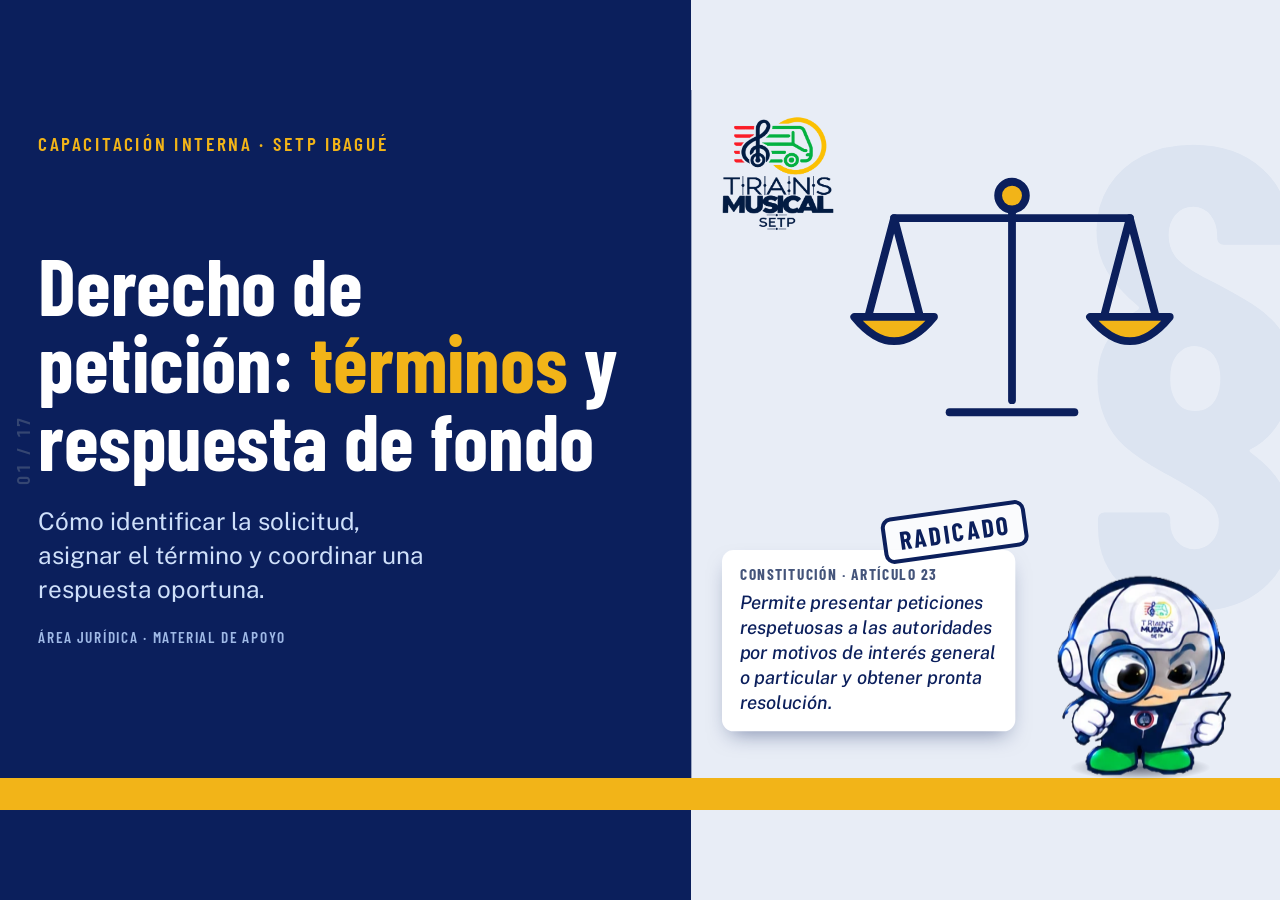
==== commit ad205448: "Presentacion: lienzo fijo 1920x1080 sin textos superpuestos; escena del reto: bajada del bus hacia l" ====
--- a/capacitacion.html
+++ b/capacitacion.html
@@ -182,22 +182,25 @@
 .slide{transition:opacity .35s ease;}
 
 /* ---------- fondo: la calle del SETP, quieta y tenue ---------- */
-#mundo{position:absolute; inset:0; z-index:0; overflow:hidden; pointer-events:none; background:linear-gradient(180deg,#EEF2F8 0%,#E3EAF4 55%,#D2DDEC 100%);}
-.mu-ciudad{position:absolute; left:0; right:0; top:52vh; height:30vh; width:100%; display:block;}
-.mu-av{position:absolute; left:0; right:0; top:80vh; height:4vh; background:linear-gradient(180deg,#8995AA,#77839A); border-top:.4vh solid #AEB9CB;}
-.mu-acera{position:absolute; left:0; right:0; top:84vh; height:5vh; background:linear-gradient(180deg,#D5DCE8,#C3CDDB); border-top:.4vh solid #EEF2F8;}
-.mu-acera::after{content:""; position:absolute; left:0; right:0; bottom:-.7vh; height:.7vh; background:#E2B13A;}
-.mu-calle{position:absolute; left:0; right:0; top:89.7vh; bottom:0; background:linear-gradient(180deg,#56627A,#444F66);}
+#mundo{position:absolute; inset:0; z-index:0; overflow:hidden; pointer-events:none; background:linear-gradient(180deg,#EEF2F8 0%,#E3EAF4 60%,#D2DDEC 100%);}
+.stage{position:absolute; left:0; top:0; width:1920px; height:1080px; transform-origin:0 0; transform:translate(var(--ox,0px),var(--oy,0px)) scale(var(--k,1));}
+.mu-ciudad{position:absolute; top:640px; height:330px; width:1920px; display:block;}
+.mu-ciudad.l{left:-1920px;} .mu-ciudad.r{left:1920px;} .mu-ciudad.c{left:0;}
+.mu-av{position:absolute; left:-4000px; right:-4000px; top:970px; height:40px; background:linear-gradient(180deg,#8995AA,#77839A); border-top:4px solid #AEB9CB;}
+.mu-acera{position:absolute; left:-4000px; right:-4000px; top:1010px; height:50px; background:linear-gradient(180deg,#D5DCE8,#C3CDDB); border-top:4px solid #EEF2F8;}
+.mu-acera::after{content:""; position:absolute; left:0; right:0; bottom:-8px; height:8px; background:#E2B13A;}
+.mu-calle{position:absolute; left:-4000px; right:-4000px; top:1068px; bottom:-4000px; background:linear-gradient(180deg,#56627A,#444F66);}
 
 /* ---------- marco de cada diapositiva ---------- */
-.slide.c{padding:0; display:block; background:transparent; color:var(--s-navy);}
-.c-top{position:absolute; left:3vw; right:3vw; top:3vh; height:11.5vh;}
-.c-plate{height:100%; display:flex; align-items:center; gap:2vw; padding:0 2vw; background:var(--s-navy); color:#fff; border-radius:1.2vw; box-shadow:0 1vh 2vh -1vh rgba(11,31,92,.5); border-bottom:.9vh solid var(--s-yellow);}
-.c-plate h2{flex:1; min-width:0; margin:0; font:700 clamp(24px,4.3vw,92px)/1.2 var(--f-cond); letter-spacing:0; color:#fff; white-space:nowrap;}
-.c-kick{flex:none; max-width:20vw; text-align:right; font:600 clamp(13px,1.35vw,28px)/1.15 var(--f-cond); letter-spacing:.08em; text-transform:uppercase; color:#BFD6F5;}
-.c-body{position:absolute; left:3vw; right:3vw; top:16.5vh; bottom:22vh; display:flex; flex-direction:column; gap:2.2vh; min-height:0;}
-.lado-n{position:fixed; left:.7vw; top:50%; transform:translateY(-50%); z-index:40; font:600 clamp(12px,1vw,22px)/1 var(--f-cond); letter-spacing:.14em; color:var(--s-mut); opacity:.75; writing-mode:vertical-rl; transform:translateY(-50%) rotate(180deg); font-variant-numeric:tabular-nums; pointer-events:none;}
-.borde{position:fixed; top:0; bottom:0; width:4vw; z-index:35; cursor:pointer; background:transparent; border:0; padding:0; opacity:0; transition:opacity .2s; color:var(--s-navy); font:700 clamp(28px,3vw,60px)/1 var(--f-cond);}
+.slide.c,.slide.cv3{padding:0; display:block; overflow:hidden;}
+.slide.c{background:transparent; color:var(--s-navy);}
+.c-top{position:absolute; left:57.6px; right:57.6px; top:32.4px; height:124.2px;}
+.c-plate{height:100%; display:flex; align-items:center; gap:38.4px; padding:0 38.4px; background:var(--s-navy); color:#fff; border-radius:23.04px; box-shadow:0 10.8px 21.6px -10.8px rgba(11,31,92,.5); border-bottom:9.72px solid var(--s-yellow);}
+.c-plate h2{flex:1; min-width:0; margin:0; font:700 82.56px/1.2 var(--f-cond); letter-spacing:0; color:#fff; white-space:nowrap;}
+.c-kick{flex:none; max-width:384px; text-align:right; font:600 25.92px/1.15 var(--f-cond); letter-spacing:.08em; text-transform:uppercase; color:#BFD6F5;}
+.c-body{position:absolute; left:57.6px; right:57.6px; top:178px; bottom:122px; display:flex; flex-direction:column; gap:23.76px; min-height:0;}
+.lado-n{position:fixed; left:13.44px; top:50%; transform:translateY(-50%); z-index:40; font:600 19.2px/1 var(--f-cond); letter-spacing:.14em; color:var(--s-mut); opacity:.75; writing-mode:vertical-rl; transform:translateY(-50%) rotate(180deg); font-variant-numeric:tabular-nums; pointer-events:none;}
+.borde{position:fixed; top:0; bottom:0; width:76.8px; z-index:35; cursor:pointer; background:transparent; border:0; padding:0; opacity:0; transition:opacity .2s; color:var(--s-navy); font:700 57.6px/1 var(--f-cond);}
 .borde:hover{opacity:.45;}
 .borde.izq{left:0;} .borde.der{right:0;}
 body.en-quiz .lado-n,body.en-quiz .borde,body.en-quiz #guia-stage{display:none;}
@@ -205,151 +208,151 @@
 #guia-stage .sp-cv{pointer-events:none;}
 
 /* ---------- animación automática, paso a paso ---------- */
-.a{opacity:0; transform:translateY(1.8vh);}
+.a{opacity:0; transform:translateY(19.44px);}
 .slide.activa .a{animation:aKF .75s var(--ease) both; animation-delay:calc(.35s + var(--i, 0) * var(--paso, 1s));}
 .slide.final .a{animation:none; opacity:1; transform:none;}
-@keyframes aKF{from{opacity:0; transform:translateY(1.8vh);} to{opacity:1; transform:none;}}
+@keyframes aKF{from{opacity:0; transform:translateY(19.44px);} to{opacity:1; transform:none;}}
 @keyframes barKF{from{transform:scaleX(0);} to{transform:none;}}
 @keyframes sellaKF{0%{opacity:0; transform:rotate(-16deg) scale(2.2);} 60%{opacity:1; transform:rotate(-7deg) scale(.96);} 100%{opacity:1; transform:rotate(-8deg) scale(1);}}
 @media (prefers-reduced-motion:reduce){.a{opacity:1; transform:none;} .slide.activa .a,.barra,.dd,.bus-run,.cv3 *{animation:none !important;}}
 
-.card3{background:var(--s-paper); border-radius:1.4vw; box-shadow:0 1.2vh 2.6vh -1.2vh rgba(11,31,92,.4); padding:2.4vh 1.8vw;}
-.tag3{display:inline-block; align-self:flex-start; font:700 clamp(14px,1.4vw,30px)/1 var(--f-cond); letter-spacing:.08em; text-transform:uppercase; background:var(--s-navy); color:#fff; padding:.9vh 1.1vw; border-radius:.5vw;}
-.tx3{margin:0; font:500 clamp(18px,1.75vw,38px)/1.38 'Public Sans',sans-serif; color:var(--s-ink);}
+.card3{background:var(--s-paper); border-radius:26.88px; box-shadow:0 12.96px 28.08px -12.96px rgba(11,31,92,.4); padding:25.92px 34.56px;}
+.tag3{display:inline-block; align-self:flex-start; font:700 30.11px/1 var(--f-cond); letter-spacing:.08em; text-transform:uppercase; background:var(--s-navy); color:#fff; padding:9.72px 21.12px; border-radius:9.6px;}
+.tx3{margin:0; font:500 37.63px/1.38 'Public Sans',sans-serif; color:var(--s-ink);}
 .tx3 b{font-weight:700; color:var(--s-navy);}
 .tx3.m{color:var(--s-mut);}
-.ej3{margin:0; background:#EFF3FA; border-radius:.6vw; padding:1.2vh 1vw; font:italic 500 clamp(16px,1.55vw,34px)/1.35 'Public Sans',sans-serif; color:var(--s-navy);}
-.idea{display:flex; align-items:center; gap:1.4vw; background:var(--s-navy); color:#fff; border-radius:1.2vw; padding:2vh 1.8vw;}
-.idea b{flex:none; font:700 clamp(14px,1.4vw,30px)/1 var(--f-cond); letter-spacing:.08em; text-transform:uppercase; background:var(--s-yellow); color:var(--s-navy); padding:.9vh 1vw; border-radius:.4vw;}
-.idea p{margin:0; font:600 clamp(20px,2.15vw,46px)/1.2 var(--f-cond); color:#fff;}
-.nota3{margin:0; font:500 clamp(14px,1.45vw,31px)/1.4 'Public Sans',sans-serif; color:var(--s-mut);}
+.ej3{margin:0; background:#EFF3FA; border-radius:11.52px; padding:12.96px 19.2px; font:italic 500 33.33px/1.35 'Public Sans',sans-serif; color:var(--s-navy);}
+.idea{display:flex; align-items:center; gap:26.88px; background:var(--s-navy); color:#fff; border-radius:23.04px; padding:21.6px 34.56px;}
+.idea b{flex:none; font:700 30.11px/1 var(--f-cond); letter-spacing:.08em; text-transform:uppercase; background:var(--s-yellow); color:var(--s-navy); padding:9.72px 19.2px; border-radius:7.68px;}
+.idea p{margin:0; font:600 46.23px/1.2 var(--f-cond); color:#fff;}
+.nota3{margin:0; font:500 31.18px/1.4 'Public Sans',sans-serif; color:var(--s-mut);}
 
 /* ---------- columnas ---------- */
-.g2{flex:1; min-height:0; display:grid; grid-template-columns:1fr 1fr; gap:1.8vw;}
-.g3{flex:1; min-height:0; display:grid; grid-template-columns:repeat(3,1fr); gap:1.6vw;}
-.col3{display:flex; flex-direction:column; gap:1.4vh;}
-.num3{width:8.4vh; height:8.4vh; border-radius:50%; display:grid; place-items:center; background:var(--s-navy); color:#fff; font:700 clamp(30px,4.6vh,70px)/1 var(--f-cond);}
-.h3x{margin:0; font:700 clamp(30px,3.6vw,78px)/1 var(--f-cond); color:var(--s-navy);}
+.g2{flex:1; min-height:0; display:grid; grid-template-columns:1fr 1fr; gap:34.56px;}
+.g3{flex:1; min-height:0; display:grid; grid-template-columns:repeat(3,1fr); gap:30.72px;}
+.col3{display:flex; flex-direction:column; gap:15.12px;}
+.num3{width:90.72px; height:90.72px; border-radius:50%; display:grid; place-items:center; background:var(--s-navy); color:#fff; font:700 55.64px/1 var(--f-cond);}
+.h3x{margin:0; font:700 77.41px/1 var(--f-cond); color:var(--s-navy);}
 
 /* ---------- los tres términos ---------- */
-.terms{flex:1; min-height:0; display:flex; flex-direction:column; justify-content:space-around; gap:1.6vh;}
-.term{display:grid; grid-template-columns:7vw minmax(0,1fr); gap:1.6vw; align-items:center;}
-.term .n{height:8.6vh; display:grid; place-items:center; background:var(--s-navy); color:#fff; border-radius:.8vw; font:700 clamp(32px,4.6vh,76px)/1 var(--f-cond);}
-.term .pista{background:#E4EBF6; border-radius:.8vw; height:8.6vh; position:relative; overflow:hidden;}
-.term .barra{position:absolute; left:0; top:0; bottom:0; display:flex; align-items:center; padding:0 1.4vw; background:var(--s-blue); color:#fff; font:700 clamp(18px,2vw,44px)/1 var(--f-cond); letter-spacing:.03em; transform:scaleX(0); transform-origin:left center; white-space:nowrap;}
+.terms{flex:1; min-height:0; display:flex; flex-direction:column; justify-content:space-around; gap:17.28px;}
+.term{display:grid; grid-template-columns:134.4px minmax(0,1fr); gap:30.72px; align-items:center;}
+.term .n{height:92.88px; display:grid; place-items:center; background:var(--s-navy); color:#fff; border-radius:15.36px; font:700 55.64px/1 var(--f-cond);}
+.term .pista{background:#E4EBF6; border-radius:15.36px; height:92.88px; position:relative; overflow:hidden;}
+.term .barra{position:absolute; left:0; top:0; bottom:0; display:flex; align-items:center; padding:0 26.88px; background:var(--s-blue); color:#fff; font:700 43.01px/1 var(--f-cond); letter-spacing:.03em; transform:scaleX(0); transform-origin:left center; white-space:nowrap;}
 .slide.activa .term .barra{animation:barKF 1.1s var(--ease) both; animation-delay:calc(.6s + var(--i) * 1s);}
 .slide.final .term .barra{animation:none; transform:none;}
-.term .t{margin-top:.8vh;}
-.term .t p{margin:0; font:500 clamp(16px,1.6vw,34px)/1.3 'Public Sans',sans-serif; color:var(--s-mut);}
+.term .t{margin-top:8.64px;}
+.term .t p{margin:0; font:500 34.41px/1.3 'Public Sans',sans-serif; color:var(--s-mut);}
 .term.x1 .barra{width:33.3%;} .term.x2 .barra{width:50%; background:#1F4A8A;} .term.x3 .barra{width:100%; background:var(--s-navy);}
 
 /* ---------- caso práctico ---------- */
-.casos{flex:1; min-height:0; display:flex; flex-direction:column; gap:1vh;}
-.caso{display:grid; grid-template-columns:5vh minmax(0,1.5fr) auto minmax(0,1fr); gap:1.2vw; align-items:center; background:#fff; border-radius:1vw; padding:0 1.2vw; flex:1; box-shadow:0 .8vh 1.8vh -1vh rgba(11,31,92,.35);}
-.caso b.n{width:4.4vh; height:4.4vh; border-radius:50%; display:grid; place-items:center; background:var(--s-fondo); border:2px solid var(--s-line); color:var(--s-mut); font:700 clamp(15px,1.5vw,32px)/1 var(--f-cond);}
-.caso .q{font:600 clamp(17px,1.7vw,36px)/1.2 'Public Sans',sans-serif; color:var(--s-ink);}
-.caso .d{font:700 clamp(22px,2.4vw,52px)/1 var(--f-cond); color:#fff; background:var(--s-blue); padding:.8vh 1.1vw; border-radius:.6vw; opacity:0;}
+.casos{flex:1; min-height:0; display:flex; flex-direction:column; gap:10.8px;}
+.caso{display:grid; grid-template-columns:54px minmax(0,1.5fr) auto minmax(0,1fr); gap:23.04px; align-items:center; background:#fff; border-radius:19.2px; padding:0 23.04px; flex:1; box-shadow:0 8.64px 19.44px -10.8px rgba(11,31,92,.35);}
+.caso b.n{width:47.52px; height:47.52px; border-radius:50%; display:grid; place-items:center; background:var(--s-fondo); border:2px solid var(--s-line); color:var(--s-mut); font:700 32.26px/1 var(--f-cond);}
+.caso .q{font:600 36.56px/1.2 'Public Sans',sans-serif; color:var(--s-ink);}
+.caso .d{font:700 51.61px/1 var(--f-cond); color:#fff; background:var(--s-blue); padding:8.64px 21.12px; border-radius:11.52px; opacity:0;}
 .slide.activa .caso .d{animation:aKF .6s var(--ease) both; animation-delay:calc(.35s + var(--i) * 1.6s + .8s);}
 .slide.final .caso .d{animation:none; opacity:1;}
-.caso .w{font:500 clamp(14px,1.35vw,29px)/1.25 'Public Sans',sans-serif; color:var(--s-mut);}
+.caso .w{font:500 29.03px/1.25 'Public Sans',sans-serif; color:var(--s-mut);}
 
 /* ---------- ampliación y plazos ---------- */
-.amp3{flex:1; min-height:0; display:grid; grid-template-columns:1.1fr 1fr; gap:1.8vw;}
-.conds{display:flex; flex-direction:column; gap:1.2vh; justify-content:space-between;}
-.cond{display:flex; align-items:center; gap:1.1vw; background:#fff; border-radius:1vw; padding:1.2vh 1.2vw; flex:1; box-shadow:0 .8vh 1.8vh -1vh rgba(11,31,92,.35);}
-.cond b{flex:none; width:5.6vh; height:5.6vh; border-radius:50%; display:grid; place-items:center; background:var(--s-navy); color:#fff; font:700 clamp(20px,2.6vh,40px)/1 var(--f-cond);}
-.cond p{margin:0; font:600 clamp(17px,1.65vw,36px)/1.25 'Public Sans',sans-serif; color:var(--s-ink);}
-.vis-amp{display:flex; flex-direction:column; justify-content:center; gap:2vh;}
-.vis-amp .pista{position:relative; height:9vh; background:#E4EBF6; border-radius:.8vw; overflow:hidden;}
-.vis-amp .b1,.vis-amp .b2{position:absolute; top:0; bottom:0; display:flex; align-items:center; padding:0 1.2vw; font:700 clamp(18px,2vw,44px)/1 var(--f-cond); white-space:nowrap;}
+.amp3{flex:1; min-height:0; display:grid; grid-template-columns:1.1fr 1fr; gap:34.56px;}
+.conds{display:flex; flex-direction:column; gap:12.96px; justify-content:space-between;}
+.cond{display:flex; align-items:center; gap:21.12px; background:#fff; border-radius:19.2px; padding:12.96px 23.04px; flex:1; box-shadow:0 8.64px 19.44px -10.8px rgba(11,31,92,.35);}
+.cond b{flex:none; width:60.48px; height:60.48px; border-radius:50%; display:grid; place-items:center; background:var(--s-navy); color:#fff; font:700 31.45px/1 var(--f-cond);}
+.cond p{margin:0; font:600 35.48px/1.25 'Public Sans',sans-serif; color:var(--s-ink);}
+.vis-amp{display:flex; flex-direction:column; justify-content:center; gap:21.6px;}
+.vis-amp .pista{position:relative; height:97.2px; background:#E4EBF6; border-radius:15.36px; overflow:hidden;}
+.vis-amp .b1,.vis-amp .b2{position:absolute; top:0; bottom:0; display:flex; align-items:center; padding:0 23.04px; font:700 43.01px/1 var(--f-cond); white-space:nowrap;}
 .vis-amp .b1{left:0; width:50%; background:var(--s-blue); color:#fff; transform:scaleX(0); transform-origin:left center;}
-.vis-amp .b2{left:50%; width:50%; border:.5vh dashed var(--s-navy); border-left:0; color:var(--s-navy); opacity:0;}
+.vis-amp .b2{left:50%; width:50%; border:5.4px dashed var(--s-navy); border-left:0; color:var(--s-navy); opacity:0;}
 .slide.activa .vis-amp .b1{animation:barKF 1s var(--ease) both; animation-delay:calc(.35s + 5 * 1s);}
 .slide.activa .vis-amp .b2{animation:aKF .8s var(--ease) both; animation-delay:calc(.35s + 6 * 1s);}
 .slide.final .vis-amp .b1{animation:none; transform:none;} .slide.final .vis-amp .b2{animation:none; opacity:1;}
-.vis-amp .eje{display:flex; justify-content:space-between; font:600 clamp(13px,1.2vw,26px)/1 var(--f-cond); letter-spacing:.06em; color:var(--s-mut);}
+.vis-amp .eje{display:flex; justify-content:space-between; font:600 25.8px/1 var(--f-cond); letter-spacing:.06em; color:var(--s-mut);}
 
 /* ---------- documentos: 10 días + 3 de entrega ---------- */
-.dias{display:grid; grid-template-columns:repeat(13,1fr); gap:.5vw;}
-.dd{display:grid; place-items:center; height:8vh; border-radius:.7vw; background:#E4EBF6; color:var(--s-mut); font:700 clamp(18px,2vw,42px)/1 var(--f-cond); opacity:.35;}
+.dias{display:grid; grid-template-columns:repeat(13,1fr); gap:9.6px;}
+.dd{display:grid; place-items:center; height:86.4px; border-radius:13.44px; background:#E4EBF6; color:var(--s-mut); font:700 43.01px/1 var(--f-cond); opacity:.35;}
 .dd.cp{background:#FFF0C4;}
 .slide.activa .dd{animation:diaKF .5s var(--ease) both; animation-delay:calc(1s + var(--k) * .2s);}
 .slide.final .dd{animation:none; opacity:1; background:var(--s-blue); color:#fff;} .slide.final .dd.cp{background:var(--s-yellow); color:var(--s-navy);}
-@keyframes diaKF{from{opacity:.35;} to{opacity:1; background:var(--s-blue); color:#fff; transform:translateY(-.5vh);}}
+@keyframes diaKF{from{opacity:.35;} to{opacity:1; background:var(--s-blue); color:#fff; transform:translateY(-5.4px);}}
 .slide.activa .dd.cp{animation-name:diaCp;}
-@keyframes diaCp{from{opacity:.35;} to{opacity:1; background:var(--s-yellow); color:var(--s-navy); transform:translateY(-.5vh);}}
-.dleg{display:grid; grid-template-columns:10fr 3fr; gap:.5vw; font:700 clamp(13px,1.3vw,28px)/1 var(--f-cond); letter-spacing:.07em; text-transform:uppercase; color:var(--s-mut);}
+@keyframes diaCp{from{opacity:.35;} to{opacity:1; background:var(--s-yellow); color:var(--s-navy); transform:translateY(-5.4px);}}
+.dleg{display:grid; grid-template-columns:10fr 3fr; gap:9.6px; font:700 27.96px/1 var(--f-cond); letter-spacing:.07em; text-transform:uppercase; color:var(--s-mut);}
 .dleg span:last-child{text-align:center;}
-.efecto{display:grid; grid-template-columns:1fr 1fr; gap:1.6vw;}
-.efecto .card3 h4{margin:0 0 .6vh; font:700 clamp(22px,2.4vw,52px)/1 var(--f-cond); color:var(--s-navy);}
+.efecto{display:grid; grid-template-columns:1fr 1fr; gap:30.72px;}
+.efecto .card3 h4{margin:0 0 6.48px; font:700 51.61px/1 var(--f-cond); color:var(--s-navy);}
 
 /* ---------- gestión de términos ---------- */
-.via{flex:1; min-height:0; display:flex; align-items:center; background:#fff; border-radius:1.4vw; box-shadow:0 1.2vh 2.6vh -1.2vh rgba(11,31,92,.4); padding:2vh 2vw;}
-.via .linea{position:absolute; left:10%; right:10%; top:9.6vh; height:1.2vh; background:#DCE5F3; border-radius:1vh;}
-.via .pasos{position:relative; width:100%; display:grid; grid-template-columns:repeat(5,1fr); padding-top:5vh;}
-.paso3{display:flex; flex-direction:column; align-items:center; gap:.8vh; text-align:center;}
-.paso3 b.c{position:relative; z-index:1; width:10.4vh; height:10.4vh; border-radius:50%; display:grid; place-items:center; background:var(--s-navy); color:#fff; font:700 clamp(24px,4vh,60px)/1 var(--f-cond);}
-.paso3 h4{margin:.6vh 0 0; font:700 clamp(20px,2.2vw,46px)/1.1 var(--f-cond); letter-spacing:.03em; text-transform:uppercase; color:var(--s-navy);}
-.paso3 p{margin:0; font:500 clamp(15px,1.6vw,34px)/1.3 'Public Sans',sans-serif; color:var(--s-mut);}
-.bus-run{position:absolute; top:.2vh; left:10%; width:6vw; margin-left:-3vw; pointer-events:none; opacity:0;}
+.via{flex:1; min-height:0; display:flex; align-items:center; background:#fff; border-radius:26.88px; box-shadow:0 12.96px 28.08px -12.96px rgba(11,31,92,.4); padding:21.6px 38.4px;}
+.via .linea{position:absolute; left:10%; right:10%; top:103.68px; height:12.96px; background:#DCE5F3; border-radius:10.8px;}
+.via .pasos{position:relative; width:100%; display:grid; grid-template-columns:repeat(5,1fr); padding-top:54px;}
+.paso3{display:flex; flex-direction:column; align-items:center; gap:8.64px; text-align:center;}
+.paso3 b.c{position:relative; z-index:1; width:112.32px; height:112.32px; border-radius:50%; display:grid; place-items:center; background:var(--s-navy); color:#fff; font:700 48.38px/1 var(--f-cond);}
+.paso3 h4{margin:6.48px 0 0; font:700 47.31px/1.1 var(--f-cond); letter-spacing:.03em; text-transform:uppercase; color:var(--s-navy);}
+.paso3 p{margin:0; font:500 34.41px/1.3 'Public Sans',sans-serif; color:var(--s-mut);}
+.bus-run{position:absolute; top:2.16px; left:10%; width:115.2px; margin-left:-57.6px; pointer-events:none; opacity:0;}
 .bus-run svg{display:block; width:100%; height:auto;}
 .slide.activa .bus-run{animation:busKF 4s linear both, aKF .4s var(--ease) both; animation-delay:.35s,.35s;}
 .slide.final .bus-run{animation:none; opacity:1; left:90%;}
 @keyframes busKF{from{left:10%;} to{left:90%;} }
 
 /* ---------- Terminal Jurídica ---------- */
-.ter3{flex:1; min-height:0; display:grid; grid-template-columns:1fr 1fr; gap:1.8vw;}
+.ter3{flex:1; min-height:0; display:grid; grid-template-columns:1fr 1fr; gap:34.56px;}
 .antes3{background:#F1F4F9; position:relative;}
-.nota-p{display:inline-block; margin:.6vh .4vw; padding:1.2vh .9vw; background:#E4EAF3; border-radius:.3vw; font:600 clamp(15px,1.5vw,32px)/1.2 'Public Sans',sans-serif; color:var(--s-navy); box-shadow:0 .8vh 1.4vh -.6vh rgba(0,0,0,.3);}
-.board3 .fila3{display:grid; grid-template-columns:auto 1fr auto; gap:1vw; align-items:center; padding:.9vh .4vw; border-bottom:1px solid var(--s-line);}
+.nota-p{display:inline-block; margin:6.48px 7.68px; padding:12.96px 17.28px; background:#E4EAF3; border-radius:5.76px; font:600 32.26px/1.2 'Public Sans',sans-serif; color:var(--s-navy); box-shadow:0 8.64px 15.12px -6.48px rgba(0,0,0,.3);}
+.board3 .fila3{display:grid; grid-template-columns:auto 1fr auto; gap:19.2px; align-items:center; padding:9.72px 7.68px; border-bottom:1px solid var(--s-line);}
 .board3 .fila3:last-child{border-bottom:0;}
-.board3 .luz3{width:3.6vh; height:3.6vh; border-radius:50%; background:var(--c);}
-.board3 b{display:block; font:700 clamp(18px,1.95vw,42px)/1.15 'Public Sans',sans-serif; color:var(--s-navy);}
-.board3 span.s{font:500 clamp(14px,1.4vw,30px)/1.2 'Public Sans',sans-serif; color:var(--s-mut);}
-.board3 em{font:700 clamp(16px,1.7vw,36px)/1 var(--f-cond); letter-spacing:.05em; text-transform:uppercase; font-style:normal; padding:.7vh .8vw; border-radius:.5vw; background:#E4EBF6; color:var(--s-navy);}
-.chips3{display:grid; grid-template-columns:repeat(4,1fr); gap:1.2vw;}
-.chip3{background:#fff; border-radius:1vw; padding:2vh 1vw; box-shadow:0 .8vh 1.8vh -1vh rgba(11,31,92,.35); font:700 clamp(19px,2.1vw,44px)/1.1 var(--f-cond); letter-spacing:.03em; text-transform:uppercase; color:var(--s-navy);}
-.chip3 small{display:block; margin-top:.6vh; font:500 clamp(14px,1.4vw,30px)/1.25 'Public Sans',sans-serif; letter-spacing:0; text-transform:none; color:var(--s-mut);}
-.aviso3{display:flex; align-items:center; gap:1vw; background:var(--s-navy); color:#fff; border-radius:1vw; padding:1.4vh 1.4vw; font:600 clamp(16px,1.7vw,36px)/1.2 'Public Sans',sans-serif;}
-.qr3{flex:1; min-height:0; display:grid; grid-template-columns:auto minmax(0,1fr); gap:3vw; align-items:center;}
-.qr3 .qc{display:flex; flex-direction:column; gap:1.4vh; align-items:stretch;}
-.qr3 img{width:min(46vh,28vw); height:min(46vh,28vw); background:#fff; padding:1.4vh; border-radius:1.4vw; box-shadow:0 1.2vh 2.6vh -1.2vh rgba(11,31,92,.45); display:block;}
-.qr3 .url{background:var(--s-navy); color:#fff; font:600 clamp(13px,1.2vw,26px)/1.25 'Public Sans',sans-serif; padding:1.2vh .9vw; border-radius:.6vw; text-align:center; word-break:break-all;}
-.paso4{display:flex; align-items:center; gap:1.4vw; background:#fff; border-radius:1.3vw; padding:2vh 1.4vw; box-shadow:0 1vh 2vh -1vh rgba(11,31,92,.4);}
-.paso4 b{flex:none; width:7.4vh; height:7.4vh; border-radius:50%; display:grid; place-items:center; background:var(--s-yellow); color:var(--s-navy); font:700 clamp(28px,3.2vw,68px)/1 var(--f-cond);}
-.paso4 p{margin:0; font:600 clamp(20px,2.1vw,46px)/1.2 'Public Sans',sans-serif; color:var(--s-navy);}
-.paso4 p small{display:block; margin-top:.4vh; font-weight:500; font-size:.72em; color:var(--s-mut);}
+.board3 .luz3{width:38.88px; height:38.88px; border-radius:50%; background:var(--c);}
+.board3 b{display:block; font:700 41.93px/1.15 'Public Sans',sans-serif; color:var(--s-navy);}
+.board3 span.s{font:500 30.11px/1.2 'Public Sans',sans-serif; color:var(--s-mut);}
+.board3 em{font:700 36.56px/1 var(--f-cond); letter-spacing:.05em; text-transform:uppercase; font-style:normal; padding:7.56px 15.36px; border-radius:9.6px; background:#E4EBF6; color:var(--s-navy);}
+.chips3{display:grid; grid-template-columns:repeat(4,1fr); gap:23.04px;}
+.chip3{background:#fff; border-radius:19.2px; padding:21.6px 19.2px; box-shadow:0 8.64px 19.44px -10.8px rgba(11,31,92,.35); font:700 45.16px/1.1 var(--f-cond); letter-spacing:.03em; text-transform:uppercase; color:var(--s-navy);}
+.chip3 small{display:block; margin-top:6.48px; font:500 30.11px/1.25 'Public Sans',sans-serif; letter-spacing:0; text-transform:none; color:var(--s-mut);}
+.aviso3{display:flex; align-items:center; gap:19.2px; background:var(--s-navy); color:#fff; border-radius:19.2px; padding:15.12px 26.88px; font:600 32.64px/1.2 'Public Sans',sans-serif;}
+.qr3{flex:1; min-height:0; display:grid; grid-template-columns:auto minmax(0,1fr); gap:57.6px; align-items:center;}
+.qr3 .qc{display:flex; flex-direction:column; gap:15.12px; align-items:stretch;}
+.qr3 img{width:496.8px; height:496.8px; background:#fff; padding:15.12px; border-radius:26.88px; box-shadow:0 12.96px 28.08px -12.96px rgba(11,31,92,.45); display:block;}
+.qr3 .url{background:var(--s-navy); color:#fff; font:600 25.8px/1.25 'Public Sans',sans-serif; padding:12.96px 17.28px; border-radius:11.52px; text-align:center; word-break:break-all;}
+.paso4{display:flex; align-items:center; gap:26.88px; background:#fff; border-radius:24.96px; padding:21.6px 26.88px; box-shadow:0 10.8px 21.6px -10.8px rgba(11,31,92,.4);}
+.paso4 b{flex:none; width:79.92px; height:79.92px; border-radius:50%; display:grid; place-items:center; background:var(--s-yellow); color:var(--s-navy); font:700 68.81px/1 var(--f-cond);}
+.paso4 p{margin:0; font:600 45.16px/1.2 'Public Sans',sans-serif; color:var(--s-navy);}
+.paso4 p small{display:block; margin-top:4.32px; font-weight:500; font-size:.72em; color:var(--s-mut);}
 
 /* ---------- normativa ---------- */
-.nor3{display:flex; flex-direction:column; gap:1.4vh; flex:1; min-height:0;}
-.nor3 .r{flex:1; display:flex; align-items:center; gap:1.4vw; background:#fff; border-radius:1.2vw; padding:0 1.6vw; box-shadow:0 1vh 2vh -1vh rgba(11,31,92,.4);}
-.nor3 .r b{flex:none; min-width:8.4vw; height:8vh; padding:0 .8vw; display:grid; place-items:center; border-radius:.8vw; background:var(--s-navy); color:#fff; font:700 clamp(24px,3.2vw,70px)/1 var(--f-cond);}
-.nor3 h3{margin:0 0 .4vh; font:700 clamp(20px,2.1vw,46px)/1.15 'Public Sans',sans-serif; color:var(--s-navy);}
-.nor3 p{margin:0; font:500 clamp(15px,1.5vw,32px)/1.3 'Public Sans',sans-serif; color:var(--s-mut);}
+.nor3{display:flex; flex-direction:column; gap:15.12px; flex:1; min-height:0;}
+.nor3 .r{flex:1; display:flex; align-items:center; gap:26.88px; background:#fff; border-radius:23.04px; padding:0 30.72px; box-shadow:0 10.8px 21.6px -10.8px rgba(11,31,92,.4);}
+.nor3 .r b{flex:none; min-width:161.28px; height:86.4px; padding:0 15.36px; display:grid; place-items:center; border-radius:15.36px; background:var(--s-navy); color:#fff; font:700 68.81px/1 var(--f-cond);}
+.nor3 h3{margin:0 0 4.32px; font:700 45.16px/1.15 'Public Sans',sans-serif; color:var(--s-navy);}
+.nor3 p{margin:0; font:500 32.26px/1.3 'Public Sans',sans-serif; color:var(--s-mut);}
 
 /* ---------- portada jurídica ---------- */
-.slide.cv3{padding:0; display:grid; grid-template-columns:54vw minmax(0,1fr); background:var(--s-navy); color:#fff;}
-.cv3-izq{display:flex; flex-direction:column; min-height:0; position:relative; z-index:2;}
-.cv3-cab{display:flex; align-items:center; gap:2vw; height:13vh; padding:0 3vw; background:var(--s-yellow); color:var(--s-navy); font:700 clamp(17px,1.9vw,40px)/1.1 var(--f-cond); letter-spacing:.08em; text-transform:uppercase;}
-.cv3-cab .logo-tab{background:#fff; padding:1vh .8vw; border-radius:.6vw; line-height:0;}
-.cv3-cab .logo-tab img{height:9vh;}
-.cv3-cuerpo{flex:1; display:flex; flex-direction:column; justify-content:center; gap:3.4vh; padding:2vh 3vw 6vh;}
-.cv3-cuerpo h1{margin:0; font:700 clamp(46px,6.2vw,132px)/.98 var(--f-cond); letter-spacing:0; color:#fff;}
+.slide.cv3{background:linear-gradient(90deg,#0B1F5C 0 calc(var(--ox,0px) + 1036.8px * var(--k,1)),#E8EDF6 calc(var(--ox,0px) + 1036.8px * var(--k,1)) 100%); color:#fff;}
+.cv3 .stage{display:grid; grid-template-columns:1036.8px 1fr;}
+.cv3-izq{display:flex; flex-direction:column; min-height:0; position:relative; z-index:2; background:var(--s-navy);}
+.cv3-cab{padding:64px 57.6px 0; color:var(--s-yellow); font:600 29px/1.15 var(--f-cond); letter-spacing:.14em; text-transform:uppercase;}
+.cv3-cuerpo{flex:1; display:flex; flex-direction:column; justify-content:center; gap:36.72px; padding:0 57.6px 110px;}
+.cv3-cuerpo h1{margin:0; font:700 119.04px/.98 var(--f-cond); letter-spacing:0; color:#fff;}
 .cv3-cuerpo h1 em{font-style:normal; color:var(--s-yellow);}
-.cv3-cuerpo p{margin:0; font-size:clamp(19px,1.9vw,42px); line-height:1.4; color:#CFE0FA; max-width:28ch;}
-.cv3-cuerpo small{font:600 clamp(14px,1.2vw,26px)/1 var(--f-cond); letter-spacing:.09em; text-transform:uppercase; color:#9FB9E6;}
+.cv3-cuerpo p{margin:0; font-size:36.48px; line-height:1.4; color:#CFE0FA; max-width:28ch;}
+.cv3-cuerpo small{font:600 23.04px/1 var(--f-cond); letter-spacing:.09em; text-transform:uppercase; color:#9FB9E6;}
 .cv3-der{position:relative; background:#E8EDF6; overflow:hidden; color:var(--s-navy);}
-.cv3-der .marca{position:absolute; right:-2vw; top:-6vh; font:700 40vw/1 var(--f-cond); color:#DCE4F1; pointer-events:none;}
-.cv3-der .balanza{position:absolute; left:50%; top:5vh; width:min(31vw,62vh); transform:translateX(-50%);}
+.cv3-der .marca{position:absolute; right:-38.4px; top:-64.8px; font:700 768px/1 var(--f-cond); color:#DCE4F1; pointer-events:none;}
+.cv3-logo{position:absolute; left:46px; top:40px; width:168px; height:auto; z-index:2;}
+.cv3-der .balanza{position:absolute; left:calc(50% + 40px); top:96px; width:520px; transform:translateX(-50%);}
 .cv3-der .balanza .beam{transform-origin:200px 74px; animation:balKF 2.6s var(--ease) .5s both;}
 @keyframes balKF{0%{transform:rotate(-7deg);} 35%{transform:rotate(5deg);} 65%{transform:rotate(-2.5deg);} 100%{transform:rotate(0);}}
-.cv3-der .doc{position:absolute; left:3vw; bottom:9vh; width:24vw; background:#fff; border-radius:.9vw; padding:2.2vh 1.4vw; box-shadow:0 1.4vh 3vh -1.2vh rgba(11,31,92,.5);}
-.cv3-der .doc small{display:block; font:700 clamp(13px,1.2vw,26px)/1.1 var(--f-cond); letter-spacing:.09em; text-transform:uppercase; color:var(--s-mut);}
-.cv3-der .doc p{margin:1vh 0 0; font:italic 500 clamp(15px,1.45vw,32px)/1.35 'Public Sans',sans-serif; color:var(--s-navy);}
-.cv3-der .sello{position:absolute; right:.8vw; bottom:-3.6vh; padding:.9vh 1vw; border:.6vh solid var(--s-navy); border-radius:.8vw; color:var(--s-navy); font:700 clamp(18px,2vw,44px)/1 var(--f-cond); letter-spacing:.1em; text-transform:uppercase; background:rgba(255,255,255,.8); transform:rotate(-8deg); opacity:0; animation:sellaKF .5s var(--ease) 1.5s forwards;}
+.cv3-der .doc{position:absolute; left:46px; bottom:118px; width:440px; background:#fff; border-radius:17.28px; padding:23.76px 26.88px; box-shadow:0 15.12px 32.4px -12.96px rgba(11,31,92,.5);}
+.cv3-der .doc small{display:block; font:700 23.04px/1.1 var(--f-cond); letter-spacing:.09em; text-transform:uppercase; color:var(--s-mut);}
+.cv3-der .doc p{margin:10.8px 0 0; font:italic 500 27.84px/1.35 'Public Sans',sans-serif; color:var(--s-navy);}
+.cv3-der .sello{position:absolute; right:-18px; top:-62px; padding:9.72px 19.2px; border:6.48px solid var(--s-navy); border-radius:15.36px; color:var(--s-navy); font:700 38.4px/1 var(--f-cond); letter-spacing:.1em; text-transform:uppercase; background:rgba(255,255,255,.8); transform:rotate(-8deg); opacity:0; animation:sellaKF .5s var(--ease) 1.5s forwards;}
 .slide.final .cv3-der .sello{animation:none; opacity:1;}
-.cv3-franja{position:absolute; left:0; right:0; bottom:0; height:4.4vh; background:var(--s-yellow); z-index:3;}
-@media (max-width:900px){ .c-kick{display:none;} .g2,.g3,.amp3,.ter3,.qr3,.efecto{grid-template-columns:1fr;} .caso{grid-template-columns:5vh 1fr auto;} .caso .w{display:none;} }
+.cv3-franja{position:absolute; left:-4000px; right:-4000px; bottom:0; height:47.52px; background:var(--s-yellow); z-index:3;}
+
 
 .g3>.a,.g2>.a,.casos>.a,.terms>.a{display:flex; flex-direction:column;}
 .g3>.a>.card3,.g2>.a>.card3,.casos>.a>.caso{flex:1;}
@@ -358,16 +361,25 @@
 .cond{width:100%;}
 .nor3>.a{flex:1;} .nor3>.a>.r{flex:1;}
 .efecto>.a>.card3{flex:1;}
-.g3 .num3{margin-bottom:.4vh;}
-
-.g2 .tx3{font-size:clamp(20px,2.05vw,44px);} .g2 .ej3{font-size:clamp(17px,1.7vw,37px);}
+.g3 .num3{margin-bottom:4.32px;}
+
+.g2 .tx3{font-size:44.08px;} .g2 .ej3{font-size:36.56px;}
 .g2 .card3{justify-content:center;}
-.g3 .tx3{font-size:clamp(19px,1.9vw,42px);}
-.ter3 .tx3{font-size:clamp(18px,1.75vw,38px);}
-.cond p{font-size:clamp(18px,1.85vw,40px);}
+.g3 .tx3{font-size:40.86px;}
+.ter3 .tx3{font-size:37.63px;}
+.cond p{font-size:39.78px;}
+
+.g2,.g3,.ter3,.casos,.terms,.amp3,.nor3,.qr3,.via,.conds{min-height:min-content;}
+.nota3{background:#fff; border-radius:18px; padding:16px 24px; color:var(--s-ink); font-size:30px; line-height:1.4; box-shadow:0 10px 24px -12px rgba(11,31,92,.35);}
+.nota3 b{color:var(--s-navy);}
+.cv3-cab{background:none;}
+
+.board3 .nota3{background:none; box-shadow:none; padding:0; font-size:26px;}
+
+.g3 .card3{justify-content:center;}
 </style>
 <link rel="stylesheet" href="setpi/setpi.css">
-<link rel="stylesheet" href="setpi/escena.css?v=18">
+<link rel="stylesheet" href="setpi/escena.css?v=19">
 </head>
 <body>
 <div class="progreso" id="progreso" style="width:5%"></div>
@@ -384,11 +396,11 @@
 <script src="setpi/fx.js"></script>
 <script src="setpi/bus.js"></script>
 <script src="setpi/clips.js"></script>
-<script src="setpi/escena.js"></script>
+<script src="setpi/escena.js?v=19"></script>
 <script src="setpi/gente.js?v=18"></script>
 <script src="setpi/mundo.js"></script>
-<script src="setpi/scenes.js"></script>
-<script src="setpi/director.js"></script>
+<script src="setpi/scenes.js?v=19"></script>
+<script src="setpi/director.js?v=19"></script>
 <script>
 /* ruta del reto: 10 paradas (preguntas) y la terminal (podio); la usan la sala de espera y el juego */
 function rutaHTML(){
@@ -417,16 +429,16 @@
 function slide(id, cls, html) { SLIDES.push({ id, cls: cls || "", html }); }
 const A = (i, h, c = "", st = "") => `<div class="a ${c}" style="--i:${i};${st}">${h}</div>`;
 function C(id, titulo, kick, body, bodyStyle = "") {
-  const fs = Math.min(4.3, 66 / (titulo.length * .37)).toFixed(2);
-  slide(id, "c", `<div class="c-top"><div class="c-plate"><h2 style="font-size:clamp(22px,${fs}vw,92px)">${titulo}</h2><span class="c-kick">${kick}</span></div></div><div class="c-body" style="${bodyStyle}">${body}</div>`);
+  const fs = Math.min(4.3, 64 / (titulo.length * .4)).toFixed(2);
+  slide(id, "c", `<div class="stage"><div class="c-top"><div class="c-plate"><h2 style="font-size:${(fs * 19.2).toFixed(1)}px">${titulo}</h2><span class="c-kick">${kick}</span></div></div><div class="c-body" style="${bodyStyle}">${body}</div></div>`);
 }
 const idea = (r, t) => `<div class="idea"><b>${r}</b><p>${t}</p></div>`;
 const card = (tag, cuerpo) => `<div class="card3 col3">${tag ? `<span class="tag3">${tag}</span>` : ""}${cuerpo}</div>`;
 
 /* ---------- portada: el tema es jurídico ---------- */
-slide("cover", "cv3", `
+slide("cover", "cv3", `<div class="stage">
   <div class="cv3-izq">
-    <div class="cv3-cab"><span class="logo-tab"><img src="img/setp-logo-color.png" alt="TransMusical SETP"></span><span>Capacitación interna<br>SETP Ibagué</span></div>
+    <div class="cv3-cab">Capacitación interna · SETP Ibagué</div>
     <div class="cv3-cuerpo">
       <h1>Derecho de petición: <em>términos</em> y respuesta de fondo</h1>
       <p>Cómo identificar la solicitud, asignar el término y coordinar una respuesta oportuna.</p>
@@ -434,14 +446,16 @@
     </div>
   </div>
   <div class="cv3-der">
+    <img class="cv3-logo" src="img/setp-logo-color.png" alt="TransMusical SETP">
     <div class="marca" aria-hidden="true">§</div>
     <svg class="balanza" viewBox="0 0 400 330" aria-hidden="true"><g fill="none" stroke="#0B1F5C" stroke-width="9" stroke-linecap="round" stroke-linejoin="round">
       <path d="M200 60V284"/><path d="M128 298H272"/>
       <g class="beam"><path d="M64 74H336"/><path d="M64 74L34 188M64 74L94 188"/><path d="M336 74L306 188M336 74L366 188"/><path d="M18 188H110Q64 244 18 188Z" fill="#F2B418"/><path d="M290 188H382Q336 244 290 188Z" fill="#F2B418"/></g>
       <circle cx="200" cy="48" r="16" fill="#F2B418"/></g></svg>
-    <div class="doc"><div class="sello">Radicado</div><small>Constitución Política · artículo 23</small><p>Permite presentar peticiones respetuosas a las autoridades por motivos de interés general o particular y obtener pronta resolución.</p></div>
+    <div class="doc"><div class="sello">Radicado</div><small>Constitución · artículo 23</small><p>Permite presentar peticiones respetuosas a las autoridades por motivos de interés general o particular y obtener pronta resolución.</p></div>
   </div>
-  <div class="cv3-franja"></div>`);
+  <div class="cv3-franja"></div>
+</div>`);
 
 /* ---------- 1. objetivo ---------- */
 C("objetivo", "¿Qué buscamos con esta capacitación?", "Objetivo",
@@ -486,7 +500,7 @@
 
 /* ---------- 7. respuesta de fondo ---------- */
 C("fondo", "¿Qué significa responder «de fondo»?", "Calidad de la respuesta",
-  `<div class="g3">${[["Clara", "Se entiende sin ambigüedades y explica la decisión o información entregada."], ["Precisa y congruente", "Responde los puntos planteados, sin desviarse ni dejar solicitudes sin abordar."], ["Oportuna", "Se comunica dentro del término legal aplicable."]].map((c, i) => A(i, `<div class="card3 col3"><b class="num3">${i + 1}</b><h3 class="h3x" style="font-size:clamp(26px,2.9vw,62px)">${c[0]}</h3><p class="tx3 m">${c[1]}</p></div>`)).join("")}</div>` +
+  `<div class="g3">${[["Clara", "Se entiende sin ambigüedades y explica la decisión o información entregada."], ["Precisa y congruente", "Responde los puntos planteados, sin desviarse ni dejar solicitudes sin abordar."], ["Oportuna", "Se comunica dentro del término legal aplicable."]].map((c, i) => A(i, `<div class="card3 col3"><b class="num3">${i + 1}</b><h3 class="h3x" style="font-size:55.68px">${c[0]}</h3><p class="tx3 m">${c[1]}</p></div>`)).join("")}</div>` +
   A(3, `<div class="card3"><p class="tx3"><b>Una respuesta de fondo no tiene que ser favorable.</b> Sí debe abordar realmente lo solicitado y explicar lo que corresponda.</p></div>`) +
   A(4, idea("Ojo", "Responder a tiempo, pero sin contestar la pregunta, puede vulnerar el derecho de petición.")));
 
@@ -498,9 +512,9 @@
   `<div class="vis-amp"><div class="pista"><span class="b1">15 días</span><span class="b2">hasta 30</span></div><div class="eje"><span>0</span><span>15</span><span>30 · tope: el doble</span></div>` + A(7, `<p class="tx3 m"><b>Ejemplo.</b> Si el término inicial es de 15 días, el plazo adicional no puede llevar el total más allá del doble del término inicial.</p>`) + `</div></div>`);
 
 /* ---------- 9. documentos sin respuesta ---------- */
-C("documentos", "¿Qué pasa si no responden una solicitud de documentos?", "Artículo 14.1 · consecuencia especial",
+C("documentos", "¿Qué pasa si no responden una solicitud de documentos?", "Artículo 14.1",
   A(0, `<p class="tx3"><b>Si transcurren 10 días sin respuesta</b> a una petición de información o documentos, opera la consecuencia prevista en el artículo 14.1.</p>`) +
-  A(0, `<div class="dias">${Array.from({ length: 13 }, (_, k) => `<div class="dd${k >= 10 ? " cp" : ""}" style="--k:${k}">${k < 10 ? k + 1 : "+" + (k - 9)}</div>`).join("")}</div><div class="dleg" style="margin-top:1vh"><span>10 días sin respuesta</span><span>Copias</span></div>`) +
+  A(0, `<div class="dias">${Array.from({ length: 13 }, (_, k) => `<div class="dd${k >= 10 ? " cp" : ""}" style="--k:${k}">${k < 10 ? k + 1 : "+" + (k - 9)}</div>`).join("")}</div><div class="dleg" style="margin-top:10.8px"><span>10 días sin respuesta</span><span>Copias</span></div>`) +
   `<div class="efecto">` + A(4, `<div class="card3"><h4>Efecto legal</h4><p class="tx3 m">La solicitud se entiende aceptada para efectos legales y la administración no puede negar la entrega por esa razón.</p></div>`, "", "display:flex") +
   A(5, `<div class="card3"><h4>Entrega de copias</h4><p class="tx3 m">Las copias deben entregarse dentro de los tres días siguientes, conforme al texto legal.</p></div>`, "", "display:flex") + `</div>` +
   A(6, `<p class="nota3"><b>Siempre verifica</b> si existe una restricción legal de acceso o una reserva aplicable al documento solicitado.</p>`));
@@ -514,7 +528,7 @@
 
 /* ---------- 11. tutelas ---------- */
 C("tutelas", "¿Por qué también hay que priorizar las tutelas?", "Coordinación interna",
-  `<div style="flex:1;min-height:0;display:flex;flex-direction:column;gap:1.2vh">` +
+  `<div style="flex:1;min-height:0;display:flex;flex-direction:column;gap:12.96px">` +
   cond(0, 1, "El juez fija el término para rendir informe o aportar la información requerida; debe revisarse de inmediato la notificación.") +
   cond(1, 2, "La Constitución prevé que la tutela se resuelva en un término máximo de 10 días desde su presentación.") +
   cond(2, 3, "No debe afirmarse que toda tutela tiene automáticamente 48 horas para contestarse: el plazo concreto depende de la orden judicial y del trámite.") +
@@ -533,12 +547,12 @@
 C("terminal", "La Terminal Jurídica", "Herramienta del Área Jurídica",
   `<div class="ter3">` +
   A(0, `<div class="card3 antes3 col3" style="height:100%"><span class="tag3">Antes</span><p class="tx3">Los plazos vivían en la cabeza de cada persona. Nadie más sabía qué estaba por vencer.</p><div><span class="nota-p">¿Cuándo vence?</span><span class="nota-p">¿Quién lo tiene?</span><span class="nota-p">Se me pasó el plazo</span></div></div>`, "", "display:flex") +
-  A(1, `<div class="card3 board3 col3" style="height:100%"><span class="tag3">Ahora</span><p class="tx3">Semáforo, fecha límite y responsable visibles para todo el equipo, con aviso automático.</p><div><div class="fila3" style="--c:#B83A2E"><i class="luz3"></i><div><b>Solicitud de documentos</b></div><em>Vence hoy</em></div><div class="fila3" style="--c:#E6A800"><i class="luz3"></i><div><b>Consulta sobre un contrato</b></div><em>3 días</em></div><div class="fila3" style="--c:#2E8B57"><i class="luz3"></i><div><b>Solicitud de información</b></div><em>8 días</em></div><p class="nota3" style="margin-top:.8vh">Datos de ejemplo.</p></div></div>`, "", "display:flex") +
+  A(1, `<div class="card3 board3 col3" style="height:100%"><span class="tag3">Ahora</span><p class="tx3">Semáforo, fecha límite y responsable visibles para todo el equipo, con aviso automático.</p><div><div class="fila3" style="--c:#B83A2E"><i class="luz3"></i><div><b>Solicitud de documentos</b></div><em>Vence hoy</em></div><div class="fila3" style="--c:#E6A800"><i class="luz3"></i><div><b>Consulta sobre un contrato</b></div><em>3 días</em></div><div class="fila3" style="--c:#2E8B57"><i class="luz3"></i><div><b>Solicitud de información</b></div><em>8 días</em></div><p class="nota3" style="margin-top:8.64px">Datos de ejemplo.</p></div></div>`, "", "display:flex") +
   `</div><div class="chips3">` + [["Mesa de casos", "Cada quien registra y edita lo suyo."], ["Vista general", "Todos consultan el equipo, con filtros."], ["Recordatorios", "Automáticos, días hábiles, 8:00 a.m."], ["Normativa", "Las normas a la mano."]].map((c, i) => A(2 + i * .5, `<div class="chip3">${c[0]}<small>${c[1]}</small></div>`)).join("") + `</div>`, "--paso:1.3s");
 
 C("demoqr", "Pruébala ahora", "Terminal Jurídica",
   `<div class="qr3">` + A(0, `<div class="qc"><img src="qr_herramienta.png" alt="Código QR de acceso a la Terminal Jurídica"><span class="url">mtricasfrias.github.io/terminal-juridica-web</span></div>`) +
-  `<div style="display:flex;flex-direction:column;gap:1.6vh">` + [["1", "Escanea el código", "Con la cámara de tu celular."], ["2", "Elige «Entrar solo a consultar»", "No necesitas usuario ni clave."], ["3", "Recorre la Vista general", "Y revisa la pestaña Normativa."]].map((c, i) => A(i + 1, `<div class="paso4"><b>${c[0]}</b><p>${c[1]}<small>${c[2]}</small></p></div>`)).join("") + `</div></div>`);
+  `<div style="display:flex;flex-direction:column;gap:17.28px">` + [["1", "Escanea el código", "Con la cámara de tu celular."], ["2", "Elige «Entrar solo a consultar»", "No necesitas usuario ni clave."], ["3", "Recorre la Vista general", "Y revisa la pestaña Normativa."]].map((c, i) => A(i + 1, `<div class="paso4"><b>${c[0]}</b><p>${c[1]}<small>${c[2]}</small></p></div>`)).join("") + `</div></div>`);
 
 /* ---------- normativa de referencia ---------- */
 C("normativa", "Normativa de referencia", "Fuentes para consulta",
@@ -550,7 +564,8 @@
   const m = document.createElement("div"); m.id = "mundo"; m.setAttribute("aria-hidden", "true");
   const edif = [[18, 74, 96, 0], [104, 54, 134, 1], [168, 90, 82, 2], [266, 62, 152, 0], [336, 92, 108, 1], [438, 58, 128, 2], [506, 104, 90, 0], [640, 50, 118, 1], [930, 70, 110, 2], [1010, 60, 150, 0], [1170, 66, 122, 2], [1244, 84, 98, 0], [1338, 58, 142, 1], [1404, 98, 86, 2], [1514, 72, 114, 0]], col = ["#BCC9DD", "#B0BFD6", "#C6D1E2"]; let v = "";
   edif.forEach(([x, w, h, c], i) => { const y = 300 - h; v += `<rect x="${x}" y="${y}" width="${w}" height="${h}" fill="${col[c]}"/>`; for (let r = 0; r < Math.floor((h - 10) / 24); r++) for (let k = 0; k < Math.floor((w - 8) / 22); k++) v += `<rect x="${x + 8 + k * 22}" y="${y + 10 + r * 24}" width="10" height="12" rx="1" fill="${((i * 7 + r * 3 + k * 5) % 4) === 0 ? "#F4F7FB" : "#E2E9F3"}" opacity=".85"/>`; });
-  m.innerHTML = `<svg class="mu-ciudad" viewBox="0 0 1600 300" preserveAspectRatio="xMidYMax slice"><polygon points="0,170 190,126 380,160 580,108 790,150 1000,118 1200,156 1410,114 1600,148 1600,300 0,300" fill="#CFD9E8"/>${v}</svg><div class="mu-av"></div><div class="mu-acera"></div><div class="mu-calle"></div>`;
+  const ciudad = c => `<svg class="mu-ciudad ${c}" viewBox="0 0 1600 300" preserveAspectRatio="none"><polygon points="0,170 190,126 380,160 580,108 790,150 1000,118 1200,156 1410,114 1600,148 1600,300 0,300" fill="#CFD9E8"/>${v}</svg>`;
+  m.innerHTML = `<div class="stage">${ciudad("l")}${ciudad("c")}${ciudad("r")}<div class="mu-av"></div><div class="mu-acera"></div><div class="mu-calle"></div></div>`;
   deck.prepend(m);
 }
 
@@ -566,19 +581,26 @@
   function poner(x, y, s) { cuando(() => { A_.cancel(); A_.setS(s); A_.place(x, y); A_.face(1); A_.rest("F"); }); }
   return {
     init, activo(v) { activo = v; clearTimeout(tim); if (!v) cuando(() => A_.cancel()); },
-    portada() { poner(W() * .915, H() * .925, H() * .36); clearTimeout(tim); const ciclo = () => { clip(Setpi.C.lupa()); tim = setTimeout(ciclo, 11000); }; tim = setTimeout(ciclo, 2200); },
-    casa() { poner(W() * .955, H() * .91, H() * .125); clearTimeout(tim); tim = setTimeout(() => cuando(() => clip(Setpi.C.present())), 1600); }
+    portada() { const S = 340, [x, y] = LZ(1920 - S * .5 - 40, 1018); poner(x, y, S * __lz.k); clearTimeout(tim); const ciclo = () => { clip(Setpi.C.lupa()); tim = setTimeout(ciclo, 11000); }; tim = setTimeout(ciclo, 2200); },
+    casa() { const S = 96, [x, y] = LZ(1920 - S * .5 - 14, 1054); poner(x, y, S * __lz.k); clearTimeout(tim); tim = setTimeout(() => cuando(() => clip(Setpi.C.present())), 1600); }
   };
 })();
 
+/* ===================== lienzo de 1920x1080 escalado a cualquier pantalla (nada se sobrepone) ===================== */
+function escala() {
+  const W = innerWidth, H = innerHeight, k = Math.min(W / 1920, H / 1080), ox = (W - 1920 * k) / 2, oy = (H - 1080 * k) / 2, r = document.documentElement.style;
+  r.setProperty("--k", k.toFixed(5)); r.setProperty("--ox", ox.toFixed(2) + "px"); r.setProperty("--oy", oy.toFixed(2) + "px"); window.__lz = { k, ox, oy };
+}
+const LZ = (x, y) => [__lz.ox + x * __lz.k, __lz.oy + y * __lz.k];
+
 /* ===================== arranque ===================== */
 function montar() {
-  crearMundo();
+  escala(); crearMundo();
   const gs = document.createElement("div"); gs.id = "guia-stage"; gs.className = "setpi-stage"; gs.setAttribute("aria-hidden", "true"); document.body.appendChild(gs); Guia.init();
   const n = document.createElement("div"); n.className = "lado-n"; n.id = "lado-n"; document.body.appendChild(n);
   [["izq", "‹", "Diapositiva anterior"], ["der", "›", "Diapositiva siguiente"]].forEach(([c, t, a]) => { const b = document.createElement("button"); b.className = "borde " + c; b.textContent = t; b.setAttribute("aria-label", a); b.addEventListener("click", () => c === "izq" ? ir(IDX - 1, true) : ir(IDX + 1)); document.body.appendChild(b); });
   window.addEventListener("keydown", e => { if (/INPUT|TEXTAREA/.test((e.target || {}).tagName || "")) return; if (e.key === "f" || e.key === "F") { if (!document.fullscreenElement) document.documentElement.requestFullscreen().catch(() => { }); else document.exitFullscreen(); } });
-  window.addEventListener("resize", () => { const id = SLIDES[IDX] && SLIDES[IDX].id; if (id === "cover") Guia.portada(); else if (id && id !== "cuestionario") Guia.casa(); });
+  window.addEventListener("resize", () => { escala(); const id = SLIDES[IDX] && SLIDES[IDX].id; if (id === "cover") Guia.portada(); else if (id && id !== "cuestionario") Guia.casa(); });
 }
 window.onSlide = function (i) {
   const id = SLIDES[i].id, b = document.body.classList;
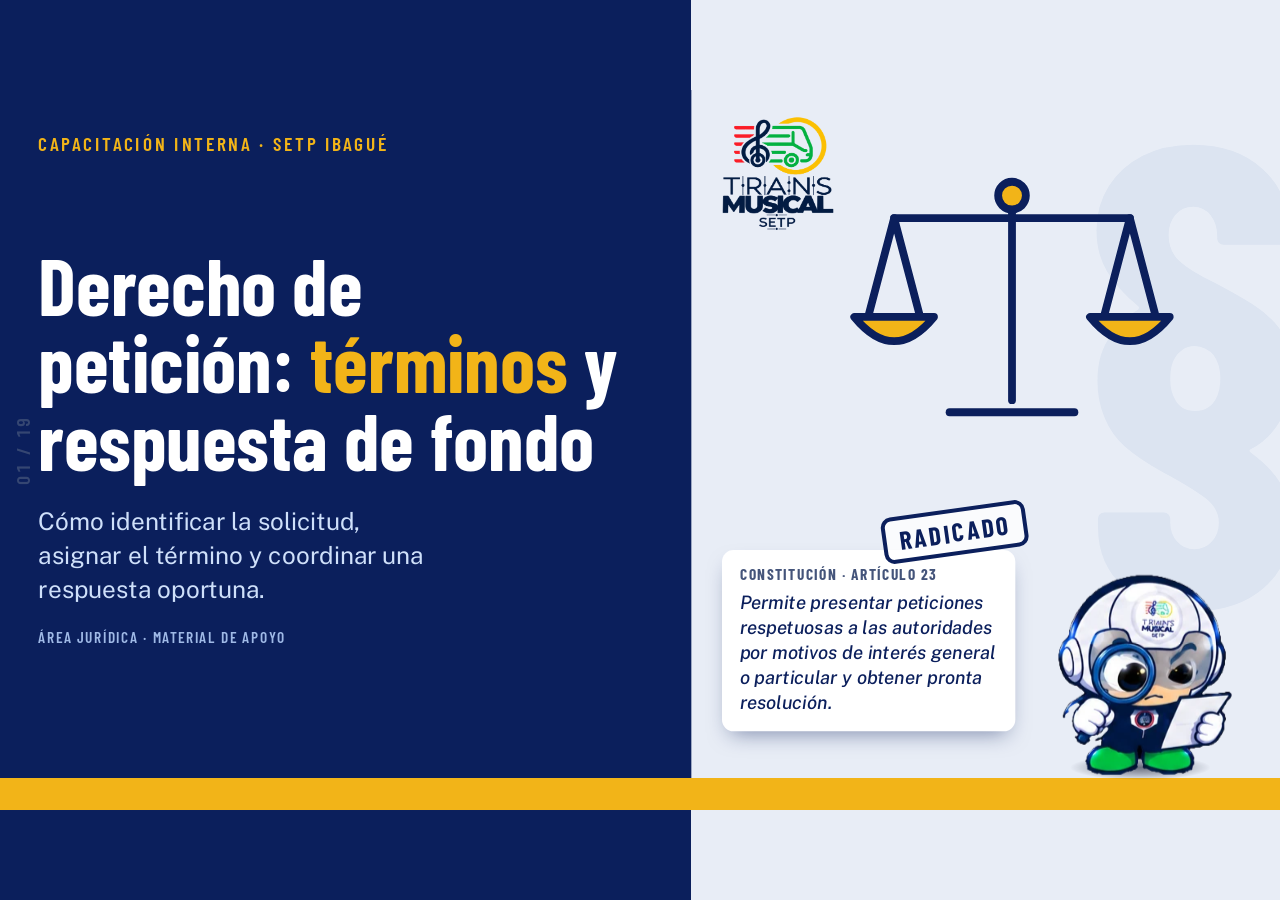
==== commit 85af3b2f: "Presentacion: glosario de terminos clave en dos diapositivas animadas (bloques que suben solos) Co-A" ====
--- a/capacitacion.html
+++ b/capacitacion.html
@@ -377,6 +377,21 @@
 .board3 .nota3{background:none; box-shadow:none; padding:0; font-size:26px;}
 
 .g3 .card3{justify-content:center;}
+
+/* ---- glosario ---- */
+.gl{flex:1; min-height:0; display:grid; grid-template-columns:repeat(4,1fr); grid-template-rows:repeat(2,1fr); gap:24px;}
+.gl>.a{display:flex;}
+.gl-t{flex:1; display:flex; flex-direction:column; gap:16px; background:#fff; border-radius:26px; box-shadow:0 13px 28px -13px rgba(11,31,92,.4); padding:28px 26px;}
+.gl-h{display:flex; align-items:center; gap:14px;}
+.gl-n{flex:none; width:52px; height:52px; border-radius:50%; display:grid; place-items:center; background:var(--s-navy); color:#fff; font:700 28px/1 var(--f-cond);}
+.gl-t h3{margin:0; font:700 46px/1.05 var(--f-cond); letter-spacing:0; color:var(--s-navy);}
+.gl-t p{margin:0; font:500 32px/1.35 'Public Sans',sans-serif; color:var(--s-ink);}
+.gl-t p b{color:var(--s-navy);}
+.slide.activa .gl>.a .gl-n{animation:glNum .6s var(--ease) both; animation-delay:calc(.55s + var(--i, 0) * var(--paso, 1s));}
+@keyframes glNum{from{transform:scale(.6);} to{transform:none;}}
+
+.slide.final .gl>.a .gl-n{animation:none;}
+.gl-t{justify-content:flex-start;}
 </style>
 <link rel="stylesheet" href="setpi/setpi.css">
 <link rel="stylesheet" href="setpi/escena.css?v=19">
@@ -553,6 +568,12 @@
 C("demoqr", "Pruébala ahora", "Terminal Jurídica",
   `<div class="qr3">` + A(0, `<div class="qc"><img src="qr_herramienta.png" alt="Código QR de acceso a la Terminal Jurídica"><span class="url">mtricasfrias.github.io/terminal-juridica-web</span></div>`) +
   `<div style="display:flex;flex-direction:column;gap:17.28px">` + [["1", "Escanea el código", "Con la cámara de tu celular."], ["2", "Elige «Entrar solo a consultar»", "No necesitas usuario ni clave."], ["3", "Recorre la Vista general", "Y revisa la pestaña Normativa."]].map((c, i) => A(i + 1, `<div class="paso4"><b>${c[0]}</b><p>${c[1]}<small>${c[2]}</small></p></div>`)).join("") + `</div></div>`);
+
+/* ---------- glosario: los bloques suben solos, uno por uno ---------- */
+const glTile = (n, t, d) => `<div class="gl-t"><div class="gl-h"><b class="gl-n">${n}</b><h3>${t}</h3></div><p>${d}</p></div>`;
+const glosario = (id, parte, lista) => C(id, "Glosario de términos clave", parte, `<div class="gl">${lista.map((x, i) => A(i, glTile(x[0], x[1], x[2]), "", "--paso:.95s")).join("")}</div>`);
+glosario("glosario1", "Parte 1 de 2", [[1, "Derecho de petición", "Pedir algo a una entidad y recibir una respuesta oportuna y de fondo."], [2, "PQR", "Peticiones, quejas y reclamos: así se clasifican las comunicaciones de las personas."], [3, "Petición", "Solicitud de información, de documentos o de atención a un asunto."], [4, "Queja", "Inconformidad por una situación, conducta o atención recibida."], [5, "Reclamo", "Inconformidad porque algo no se cumplió bien; se pide revisarlo o solucionarlo."], [6, "Consulta", "Pide a la entidad su opinión sobre un tema de sus funciones. Regla general: <b>30 días hábiles</b>."], [7, "Concepto", "Opinión o explicación que da la entidad tras analizar una consulta."], [8, "Competencia", "Asuntos que le corresponde atender a la entidad según sus funciones."]]);
+glosario("glosario2", "Parte 2 de 2", [[9, "Respuesta de fondo", "Contesta realmente lo que la persona solicitó."], [10, "Prórroga", "Más plazo para responder, cuando se cumplen los requisitos legales."], [11, "Acto administrativo", "Decisión oficial de una entidad pública que produce efectos legales."], [12, "Requerimiento", "Solicitud formal para entregar información, documentos o cumplir una actuación."], [13, "Traslado por competencia", "Enviar la solicitud a la entidad que sí debe atenderla."], [14, "Recurso", "Mecanismo para pedir que se revise una decisión, cuando la ley lo permite."], [15, "Tutela", "Mecanismo judicial para proteger derechos fundamentales, si se cumplen los requisitos."], [16, "Trazabilidad", "Conocer el recorrido de una solicitud desde que llega hasta que se responde o se cierra."]]);
 
 /* ---------- normativa de referencia ---------- */
 C("normativa", "Normativa de referencia", "Fuentes para consulta",
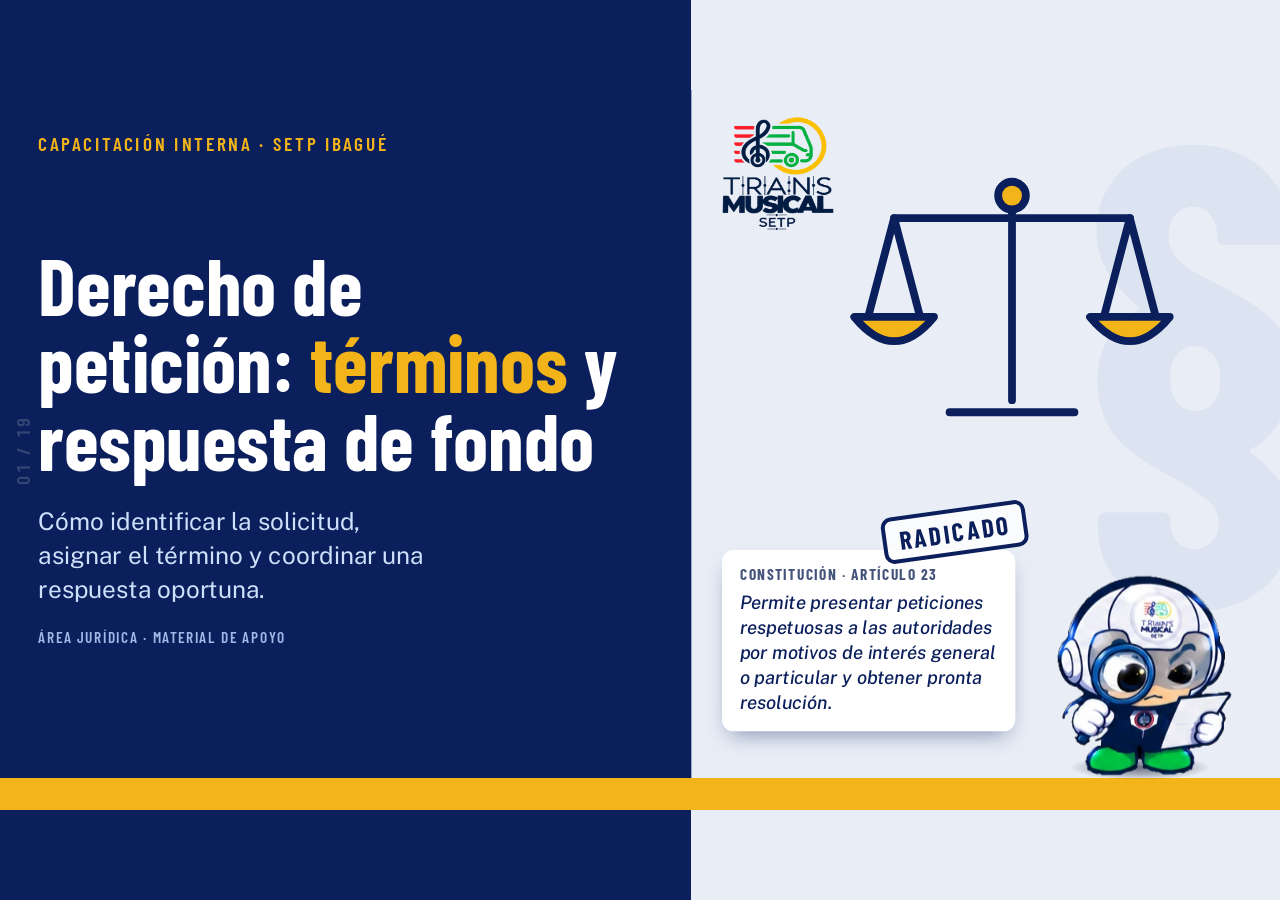
==== commit 3ec9b7e7: "Presentacion: glosario con la balanza y SETPI con lupa en el centro; sin SETPI de esquina en esas di" ====
--- a/capacitacion.html
+++ b/capacitacion.html
@@ -379,19 +379,24 @@
 .g3 .card3{justify-content:center;}
 
 /* ---- glosario ---- */
-.gl{flex:1; min-height:0; display:grid; grid-template-columns:repeat(4,1fr); grid-template-rows:repeat(2,1fr); gap:24px;}
+.gl{flex:1; min-height:0; display:grid; grid-template-columns:1fr 1fr 400px 1fr 1fr; grid-template-rows:repeat(2,1fr); gap:24px;}
 .gl>.a{display:flex;}
-.gl-t{flex:1; display:flex; flex-direction:column; gap:16px; background:#fff; border-radius:26px; box-shadow:0 13px 28px -13px rgba(11,31,92,.4); padding:28px 26px;}
-.gl-h{display:flex; align-items:center; gap:14px;}
-.gl-n{flex:none; width:52px; height:52px; border-radius:50%; display:grid; place-items:center; background:var(--s-navy); color:#fff; font:700 28px/1 var(--f-cond);}
-.gl-t h3{margin:0; font:700 46px/1.05 var(--f-cond); letter-spacing:0; color:var(--s-navy);}
-.gl-t p{margin:0; font:500 32px/1.35 'Public Sans',sans-serif; color:var(--s-ink);}
+.gl-t{flex:1; display:flex; flex-direction:column; gap:14px; background:#fff; border-radius:26px; box-shadow:0 13px 28px -13px rgba(11,31,92,.4); padding:24px 22px;}
+.gl-h{display:flex; align-items:center; gap:12px;}
+.gl-n{flex:none; width:46px; height:46px; border-radius:50%; display:grid; place-items:center; background:var(--s-navy); color:#fff; font:700 26px/1 var(--f-cond);}
+.gl-t h3{margin:0; font:700 40px/1.05 var(--f-cond); letter-spacing:0; color:var(--s-navy);}
+.gl-t p{margin:0; font:500 28px/1.32 'Public Sans',sans-serif; color:var(--s-ink);}
 .gl-t p b{color:var(--s-navy);}
 .slide.activa .gl>.a .gl-n{animation:glNum .6s var(--ease) both; animation-delay:calc(.55s + var(--i, 0) * var(--paso, 1s));}
 @keyframes glNum{from{transform:scale(.6);} to{transform:none;}}
-
 .slide.final .gl>.a .gl-n{animation:none;}
-.gl-t{justify-content:flex-start;}
+.gl-c{flex:1; position:relative; display:flex; flex-direction:column; align-items:center; background:linear-gradient(180deg,#E8EEF8,#DCE6F4); border-radius:26px; padding:34px 18px 22px; overflow:hidden;}
+.gl-bal{width:330px; height:auto; flex:none;}
+.gl-bal .beam{transform-origin:200px 74px; animation:glSway 3.6s ease-in-out infinite alternate;}
+@keyframes glSway{from{transform:rotate(-3.5deg);} to{transform:rotate(3.5deg);}}
+.gl-set{flex:1; min-height:0; width:auto; max-width:78%; object-fit:contain; margin-top:6px;}
+.gl-cap{flex:none; margin-top:10px; font:700 30px/1 var(--f-cond); letter-spacing:.08em; text-transform:uppercase; color:var(--s-navy);}
+@media (prefers-reduced-motion:reduce){.gl-bal .beam{animation:none;}}
 </style>
 <link rel="stylesheet" href="setpi/setpi.css">
 <link rel="stylesheet" href="setpi/escena.css?v=19">
@@ -569,11 +574,14 @@
   `<div class="qr3">` + A(0, `<div class="qc"><img src="qr_herramienta.png" alt="Código QR de acceso a la Terminal Jurídica"><span class="url">mtricasfrias.github.io/terminal-juridica-web</span></div>`) +
   `<div style="display:flex;flex-direction:column;gap:17.28px">` + [["1", "Escanea el código", "Con la cámara de tu celular."], ["2", "Elige «Entrar solo a consultar»", "No necesitas usuario ni clave."], ["3", "Recorre la Vista general", "Y revisa la pestaña Normativa."]].map((c, i) => A(i + 1, `<div class="paso4"><b>${c[0]}</b><p>${c[1]}<small>${c[2]}</small></p></div>`)).join("") + `</div></div>`);
 
-/* ---------- glosario: los bloques suben solos, uno por uno ---------- */
+/* ---------- glosario: tarjetas a los lados y, en el centro, la balanza con SETPI y su lupa; todo sube solo, paso a paso ---------- */
 const glTile = (n, t, d) => `<div class="gl-t"><div class="gl-h"><b class="gl-n">${n}</b><h3>${t}</h3></div><p>${d}</p></div>`;
-const glosario = (id, parte, lista) => C(id, "Glosario de términos clave", parte, `<div class="gl">${lista.map((x, i) => A(i, glTile(x[0], x[1], x[2]), "", "--paso:.95s")).join("")}</div>`);
-glosario("glosario1", "Parte 1 de 2", [[1, "Derecho de petición", "Pedir algo a una entidad y recibir una respuesta oportuna y de fondo."], [2, "PQR", "Peticiones, quejas y reclamos: así se clasifican las comunicaciones de las personas."], [3, "Petición", "Solicitud de información, de documentos o de atención a un asunto."], [4, "Queja", "Inconformidad por una situación, conducta o atención recibida."], [5, "Reclamo", "Inconformidad porque algo no se cumplió bien; se pide revisarlo o solucionarlo."], [6, "Consulta", "Pide a la entidad su opinión sobre un tema de sus funciones. Regla general: <b>30 días hábiles</b>."], [7, "Concepto", "Opinión o explicación que da la entidad tras analizar una consulta."], [8, "Competencia", "Asuntos que le corresponde atender a la entidad según sus funciones."]]);
-glosario("glosario2", "Parte 2 de 2", [[9, "Respuesta de fondo", "Contesta realmente lo que la persona solicitó."], [10, "Prórroga", "Más plazo para responder, cuando se cumplen los requisitos legales."], [11, "Acto administrativo", "Decisión oficial de una entidad pública que produce efectos legales."], [12, "Requerimiento", "Solicitud formal para entregar información, documentos o cumplir una actuación."], [13, "Traslado por competencia", "Enviar la solicitud a la entidad que sí debe atenderla."], [14, "Recurso", "Mecanismo para pedir que se revise una decisión, cuando la ley lo permite."], [15, "Tutela", "Mecanismo judicial para proteger derechos fundamentales, si se cumplen los requisitos."], [16, "Trazabilidad", "Conocer el recorrido de una solicitud desde que llega hasta que se responde o se cierra."]]);
+const BAL = '<svg class="gl-bal" viewBox="0 0 400 330" aria-hidden="true"><g fill="none" stroke="#0B1F5C" stroke-width="9" stroke-linecap="round" stroke-linejoin="round"><path d="M200 60V284"/><path d="M128 298H272"/><g class="beam"><path d="M64 74H336"/><path d="M64 74L34 188M64 74L94 188"/><path d="M336 74L306 188M336 74L366 188"/><path d="M18 188H110Q64 244 18 188Z" fill="#F2B418"/><path d="M290 188H382Q336 244 290 188Z" fill="#F2B418"/></g><circle cx="200" cy="48" r="16" fill="#F2B418"/></g></svg>';
+const glosario = (id, parte, rango, lista) => C(id, "Glosario de términos clave", parte, `<div class="gl">` +
+  A(0, `<div class="gl-c">${BAL}<img class="gl-set" src="setpi/f/lupa_2.webp" alt="SETPI con una lupa"><span class="gl-cap">${rango}</span></div>`, "", "grid-column:3;grid-row:1/3") +
+  lista.map((x, i) => A(i + 1, glTile(x[0], x[1], x[2]), "", `grid-column:${(i < 4 ? 1 : 4) + (i % 2)};grid-row:${Math.floor((i % 4) / 2) + 1};--paso:.95s`)).join("") + `</div>`);
+glosario("glosario1", "Parte 1 de 2", "Términos 1 a 8", [[1, "Derecho de petición", "Pedir algo a una entidad y recibir una respuesta oportuna y de fondo."], [2, "PQR", "Peticiones, quejas y reclamos: forma de clasificar lo que presentan las personas."], [3, "Petición", "Solicitud de información, de documentos o de atención a un asunto."], [4, "Queja", "Inconformidad por una situación, conducta o atención recibida."], [5, "Reclamo", "Inconformidad porque algo no se cumplió bien; se pide revisarlo o solucionarlo."], [6, "Consulta", "Pide a la entidad su opinión sobre un tema de sus funciones. Regla general: <b>30 días hábiles</b>."], [7, "Concepto", "Opinión o explicación que da la entidad tras analizar una consulta."], [8, "Competencia", "Asuntos que le corresponde atender a la entidad según sus funciones."]]);
+glosario("glosario2", "Parte 2 de 2", "Términos 9 a 16", [[9, "Respuesta de fondo", "Contesta realmente lo que la persona solicitó."], [10, "Prórroga", "Más plazo para responder, cuando se cumplen los requisitos legales."], [11, "Acto administrativo", "Decisión oficial de una entidad pública que produce efectos legales."], [12, "Requerimiento", "Solicitud formal para entregar información, documentos o cumplir una actuación."], [13, "Traslado por competencia", "Enviar la solicitud a la entidad que sí debe atenderla."], [14, "Recurso", "Mecanismo para pedir que se revise una decisión, cuando la ley lo permite."], [15, "Tutela", "Mecanismo judicial para proteger derechos fundamentales, si se cumplen los requisitos."], [16, "Trazabilidad", "Conocer el recorrido de una solicitud desde que llega hasta que se responde o se cierra."]]);
 
 /* ---------- normativa de referencia ---------- */
 C("normativa", "Normativa de referencia", "Fuentes para consulta",
@@ -599,10 +607,11 @@
     Setpi.Frames.load("setpi/").then(() => { A_ = new Setpi.Actor(document.getElementById("guia-stage")); A_.setCap(Math.max(240, H() * .4)); ok = true; A_.show(true); A_.rest("F"); const f = ts => { raf = requestAnimationFrame(f); if (!activo || document.hidden) { last = 0; return; } const dt = Math.min(.05, (ts - (last || ts)) / 1000); last = ts; A_.update(dt); }; raf = requestAnimationFrame(f); cola.splice(0).forEach(g => g()); }).catch(() => { });
   }
   async function clip(fr) { if (!ok) return; try { A_.cancel(); await A_.play(fr); } catch (e) { return; } A_.rest("F"); }
-  function poner(x, y, s) { cuando(() => { A_.cancel(); A_.setS(s); A_.place(x, y); A_.face(1); A_.rest("F"); }); }
+  function poner(x, y, s) { cuando(() => { A_.cancel(); A_.show(true); A_.setS(s); A_.place(x, y); A_.face(1); A_.rest("F"); }); }
   return {
     init, activo(v) { activo = v; clearTimeout(tim); if (!v) cuando(() => A_.cancel()); },
     portada() { const S = 340, [x, y] = LZ(1920 - S * .5 - 40, 1018); poner(x, y, S * __lz.k); clearTimeout(tim); const ciclo = () => { clip(Setpi.C.lupa()); tim = setTimeout(ciclo, 11000); }; tim = setTimeout(ciclo, 2200); },
+    ocultar() { clearTimeout(tim); cuando(() => { A_.cancel(); A_.show(false); }); },
     casa() { const S = 96, [x, y] = LZ(1920 - S * .5 - 14, 1054); poner(x, y, S * __lz.k); clearTimeout(tim); tim = setTimeout(() => cuando(() => clip(Setpi.C.present())), 1600); }
   };
 })();
@@ -621,14 +630,14 @@
   const n = document.createElement("div"); n.className = "lado-n"; n.id = "lado-n"; document.body.appendChild(n);
   [["izq", "‹", "Diapositiva anterior"], ["der", "›", "Diapositiva siguiente"]].forEach(([c, t, a]) => { const b = document.createElement("button"); b.className = "borde " + c; b.textContent = t; b.setAttribute("aria-label", a); b.addEventListener("click", () => c === "izq" ? ir(IDX - 1, true) : ir(IDX + 1)); document.body.appendChild(b); });
   window.addEventListener("keydown", e => { if (/INPUT|TEXTAREA/.test((e.target || {}).tagName || "")) return; if (e.key === "f" || e.key === "F") { if (!document.fullscreenElement) document.documentElement.requestFullscreen().catch(() => { }); else document.exitFullscreen(); } });
-  window.addEventListener("resize", () => { escala(); const id = SLIDES[IDX] && SLIDES[IDX].id; if (id === "cover") Guia.portada(); else if (id && id !== "cuestionario") Guia.casa(); });
+  window.addEventListener("resize", () => { escala(); const id = SLIDES[IDX] && SLIDES[IDX].id; if (id === "cover") Guia.portada(); else if (id && id.indexOf("glosario") === 0) Guia.ocultar(); else if (id && id !== "cuestionario") Guia.casa(); });
 }
 window.onSlide = function (i) {
   const id = SLIDES[i].id, b = document.body.classList;
   b.toggle("en-cover", id === "cover"); b.toggle("en-quiz", id === "cuestionario");
   const n = document.getElementById("lado-n"); if (n) n.textContent = String(i + 1).padStart(2, "0") + " / " + SLIDES.length;
   Guia.activo(id !== "cuestionario");
-  if (id === "cover") Guia.portada(); else if (id !== "cuestionario") Guia.casa();
+  if (id === "cover") Guia.portada(); else if (id.indexOf("glosario") === 0) Guia.ocultar(); else if (id !== "cuestionario") Guia.casa();
 };
 
 slide("cuestionario","dia",`
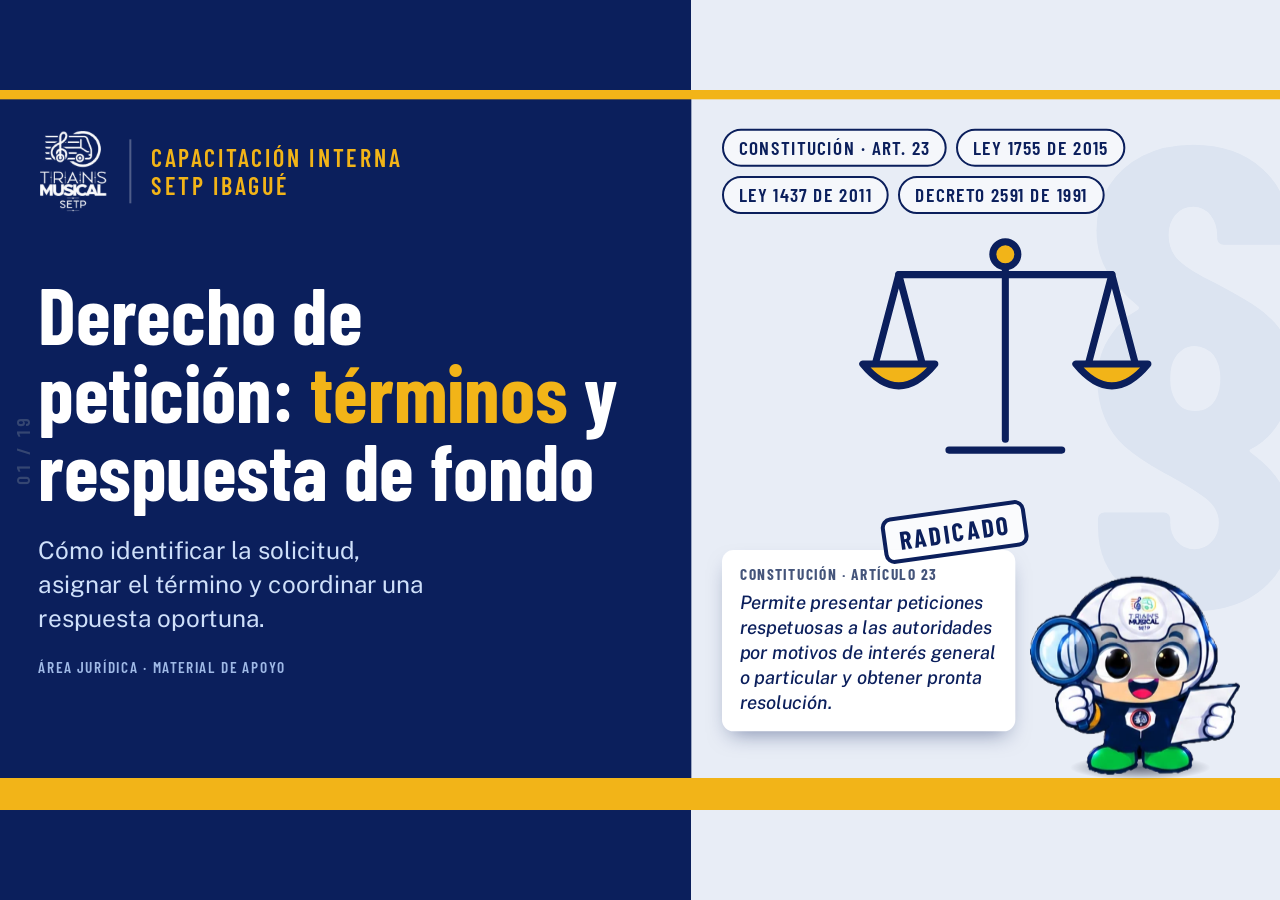
==== commit 28ee5f2f: "Presentacion: franja superior, logo blanco y marco legal en la portada; la animacion de la lupa ya n" ====
--- a/capacitacion.html
+++ b/capacitacion.html
@@ -334,7 +334,7 @@
 .slide.cv3{background:linear-gradient(90deg,#0B1F5C 0 calc(var(--ox,0px) + 1036.8px * var(--k,1)),#E8EDF6 calc(var(--ox,0px) + 1036.8px * var(--k,1)) 100%); color:#fff;}
 .cv3 .stage{display:grid; grid-template-columns:1036.8px 1fr;}
 .cv3-izq{display:flex; flex-direction:column; min-height:0; position:relative; z-index:2; background:var(--s-navy);}
-.cv3-cab{padding:64px 57.6px 0; color:var(--s-yellow); font:600 29px/1.15 var(--f-cond); letter-spacing:.14em; text-transform:uppercase;}
+.cv3-cab{display:flex; align-items:center; gap:30px; padding:58px 57.6px 0; color:var(--s-yellow); font:600 36px/1.2 var(--f-cond); letter-spacing:.12em; text-transform:uppercase;}
 .cv3-cuerpo{flex:1; display:flex; flex-direction:column; justify-content:center; gap:36.72px; padding:0 57.6px 110px;}
 .cv3-cuerpo h1{margin:0; font:700 119.04px/.98 var(--f-cond); letter-spacing:0; color:#fff;}
 .cv3-cuerpo h1 em{font-style:normal; color:var(--s-yellow);}
@@ -342,8 +342,7 @@
 .cv3-cuerpo small{font:600 23.04px/1 var(--f-cond); letter-spacing:.09em; text-transform:uppercase; color:#9FB9E6;}
 .cv3-der{position:relative; background:#E8EDF6; overflow:hidden; color:var(--s-navy);}
 .cv3-der .marca{position:absolute; right:-38.4px; top:-64.8px; font:700 768px/1 var(--f-cond); color:#DCE4F1; pointer-events:none;}
-.cv3-logo{position:absolute; left:46px; top:40px; width:168px; height:auto; z-index:2;}
-.cv3-der .balanza{position:absolute; left:calc(50% + 40px); top:96px; width:520px; transform:translateX(-50%);}
+.cv3-der .balanza{position:absolute; left:calc(50% + 30px); top:190px; width:470px; transform:translateX(-50%);}
 .cv3-der .balanza .beam{transform-origin:200px 74px; animation:balKF 2.6s var(--ease) .5s both;}
 @keyframes balKF{0%{transform:rotate(-7deg);} 35%{transform:rotate(5deg);} 65%{transform:rotate(-2.5deg);} 100%{transform:rotate(0);}}
 .cv3-der .doc{position:absolute; left:46px; bottom:118px; width:440px; background:#fff; border-radius:17.28px; padding:23.76px 26.88px; box-shadow:0 15.12px 32.4px -12.96px rgba(11,31,92,.5);}
@@ -397,6 +396,15 @@
 .gl-set{flex:1; min-height:0; width:auto; max-width:78%; object-fit:contain; margin-top:6px;}
 .gl-cap{flex:none; margin-top:10px; font:700 30px/1 var(--f-cond); letter-spacing:.08em; text-transform:uppercase; color:var(--s-navy);}
 @media (prefers-reduced-motion:reduce){.gl-bal .beam{animation:none;}}
+
+.cv3-logo-b{height:128px; width:auto; flex:none;}
+.cv3-sep{flex:none; width:3px; height:96px; background:rgba(255,255,255,.28);}
+.cv3-tags{position:absolute; left:46px; right:40px; top:58px; display:flex; flex-wrap:wrap; gap:14px; z-index:2;}
+.cv3-tags span{padding:8px 22px; border:3px solid var(--s-navy); border-radius:99px; background:rgba(255,255,255,.6); color:var(--s-navy); font:600 29px/1.2 var(--f-cond); letter-spacing:.07em; text-transform:uppercase; opacity:0; animation:aKF .7s var(--ease) both;}
+.cv3-tags span:nth-child(1){animation-delay:.35s;} .cv3-tags span:nth-child(2){animation-delay:.6s;} .cv3-tags span:nth-child(3){animation-delay:.85s;} .cv3-tags span:nth-child(4){animation-delay:1.1s;}
+.slide.final .cv3-tags span{animation:none; opacity:1;}
+.cv3-tope{position:absolute; left:-4000px; right:-4000px; top:0; height:14px; background:var(--s-yellow); z-index:3;}
+@media (prefers-reduced-motion:reduce){.cv3-tags span{animation:none; opacity:1;}}
 </style>
 <link rel="stylesheet" href="setpi/setpi.css">
 <link rel="stylesheet" href="setpi/escena.css?v=19">
@@ -415,7 +423,7 @@
 <script src="setpi/engine.js"></script>
 <script src="setpi/fx.js"></script>
 <script src="setpi/bus.js"></script>
-<script src="setpi/clips.js"></script>
+<script src="setpi/clips.js?v=19"></script>
 <script src="setpi/escena.js?v=19"></script>
 <script src="setpi/gente.js?v=18"></script>
 <script src="setpi/mundo.js"></script>
@@ -458,7 +466,7 @@
 /* ---------- portada: el tema es jurídico ---------- */
 slide("cover", "cv3", `<div class="stage">
   <div class="cv3-izq">
-    <div class="cv3-cab">Capacitación interna · SETP Ibagué</div>
+    <div class="cv3-cab"><img class="cv3-logo-b" src="img/setp-logo-blanco.png" alt="TransMusical SETP"><span class="cv3-sep"></span><span>Capacitación interna<br>SETP Ibagué</span></div>
     <div class="cv3-cuerpo">
       <h1>Derecho de petición: <em>términos</em> y respuesta de fondo</h1>
       <p>Cómo identificar la solicitud, asignar el término y coordinar una respuesta oportuna.</p>
@@ -466,7 +474,7 @@
     </div>
   </div>
   <div class="cv3-der">
-    <img class="cv3-logo" src="img/setp-logo-color.png" alt="TransMusical SETP">
+    <div class="cv3-tags"><span>Constitución · art. 23</span><span>Ley 1755 de 2015</span><span>Ley 1437 de 2011</span><span>Decreto 2591 de 1991</span></div>
     <div class="marca" aria-hidden="true">§</div>
     <svg class="balanza" viewBox="0 0 400 330" aria-hidden="true"><g fill="none" stroke="#0B1F5C" stroke-width="9" stroke-linecap="round" stroke-linejoin="round">
       <path d="M200 60V284"/><path d="M128 298H272"/>
@@ -474,7 +482,7 @@
       <circle cx="200" cy="48" r="16" fill="#F2B418"/></g></svg>
     <div class="doc"><div class="sello">Radicado</div><small>Constitución · artículo 23</small><p>Permite presentar peticiones respetuosas a las autoridades por motivos de interés general o particular y obtener pronta resolución.</p></div>
   </div>
-  <div class="cv3-franja"></div>
+  <div class="cv3-tope"></div><div class="cv3-franja"></div>
 </div>`);
 
 /* ---------- 1. objetivo ---------- */
@@ -578,7 +586,7 @@
 const glTile = (n, t, d) => `<div class="gl-t"><div class="gl-h"><b class="gl-n">${n}</b><h3>${t}</h3></div><p>${d}</p></div>`;
 const BAL = '<svg class="gl-bal" viewBox="0 0 400 330" aria-hidden="true"><g fill="none" stroke="#0B1F5C" stroke-width="9" stroke-linecap="round" stroke-linejoin="round"><path d="M200 60V284"/><path d="M128 298H272"/><g class="beam"><path d="M64 74H336"/><path d="M64 74L34 188M64 74L94 188"/><path d="M336 74L306 188M336 74L366 188"/><path d="M18 188H110Q64 244 18 188Z" fill="#F2B418"/><path d="M290 188H382Q336 244 290 188Z" fill="#F2B418"/></g><circle cx="200" cy="48" r="16" fill="#F2B418"/></g></svg>';
 const glosario = (id, parte, rango, lista) => C(id, "Glosario de términos clave", parte, `<div class="gl">` +
-  A(0, `<div class="gl-c">${BAL}<img class="gl-set" src="setpi/f/lupa_2.webp" alt="SETPI con una lupa"><span class="gl-cap">${rango}</span></div>`, "", "grid-column:3;grid-row:1/3") +
+  A(0, `<div class="gl-c">${BAL}<img class="gl-set" src="setpi/f/lupa_3.webp" alt="SETPI con una lupa"><span class="gl-cap">${rango}</span></div>`, "", "grid-column:3;grid-row:1/3") +
   lista.map((x, i) => A(i + 1, glTile(x[0], x[1], x[2]), "", `grid-column:${(i < 4 ? 1 : 4) + (i % 2)};grid-row:${Math.floor((i % 4) / 2) + 1};--paso:.95s`)).join("") + `</div>`);
 glosario("glosario1", "Parte 1 de 2", "Términos 1 a 8", [[1, "Derecho de petición", "Pedir algo a una entidad y recibir una respuesta oportuna y de fondo."], [2, "PQR", "Peticiones, quejas y reclamos: forma de clasificar lo que presentan las personas."], [3, "Petición", "Solicitud de información, de documentos o de atención a un asunto."], [4, "Queja", "Inconformidad por una situación, conducta o atención recibida."], [5, "Reclamo", "Inconformidad porque algo no se cumplió bien; se pide revisarlo o solucionarlo."], [6, "Consulta", "Pide a la entidad su opinión sobre un tema de sus funciones. Regla general: <b>30 días hábiles</b>."], [7, "Concepto", "Opinión o explicación que da la entidad tras analizar una consulta."], [8, "Competencia", "Asuntos que le corresponde atender a la entidad según sus funciones."]]);
 glosario("glosario2", "Parte 2 de 2", "Términos 9 a 16", [[9, "Respuesta de fondo", "Contesta realmente lo que la persona solicitó."], [10, "Prórroga", "Más plazo para responder, cuando se cumplen los requisitos legales."], [11, "Acto administrativo", "Decisión oficial de una entidad pública que produce efectos legales."], [12, "Requerimiento", "Solicitud formal para entregar información, documentos o cumplir una actuación."], [13, "Traslado por competencia", "Enviar la solicitud a la entidad que sí debe atenderla."], [14, "Recurso", "Mecanismo para pedir que se revise una decisión, cuando la ley lo permite."], [15, "Tutela", "Mecanismo judicial para proteger derechos fundamentales, si se cumplen los requisitos."], [16, "Trazabilidad", "Conocer el recorrido de una solicitud desde que llega hasta que se responde o se cierra."]]);
